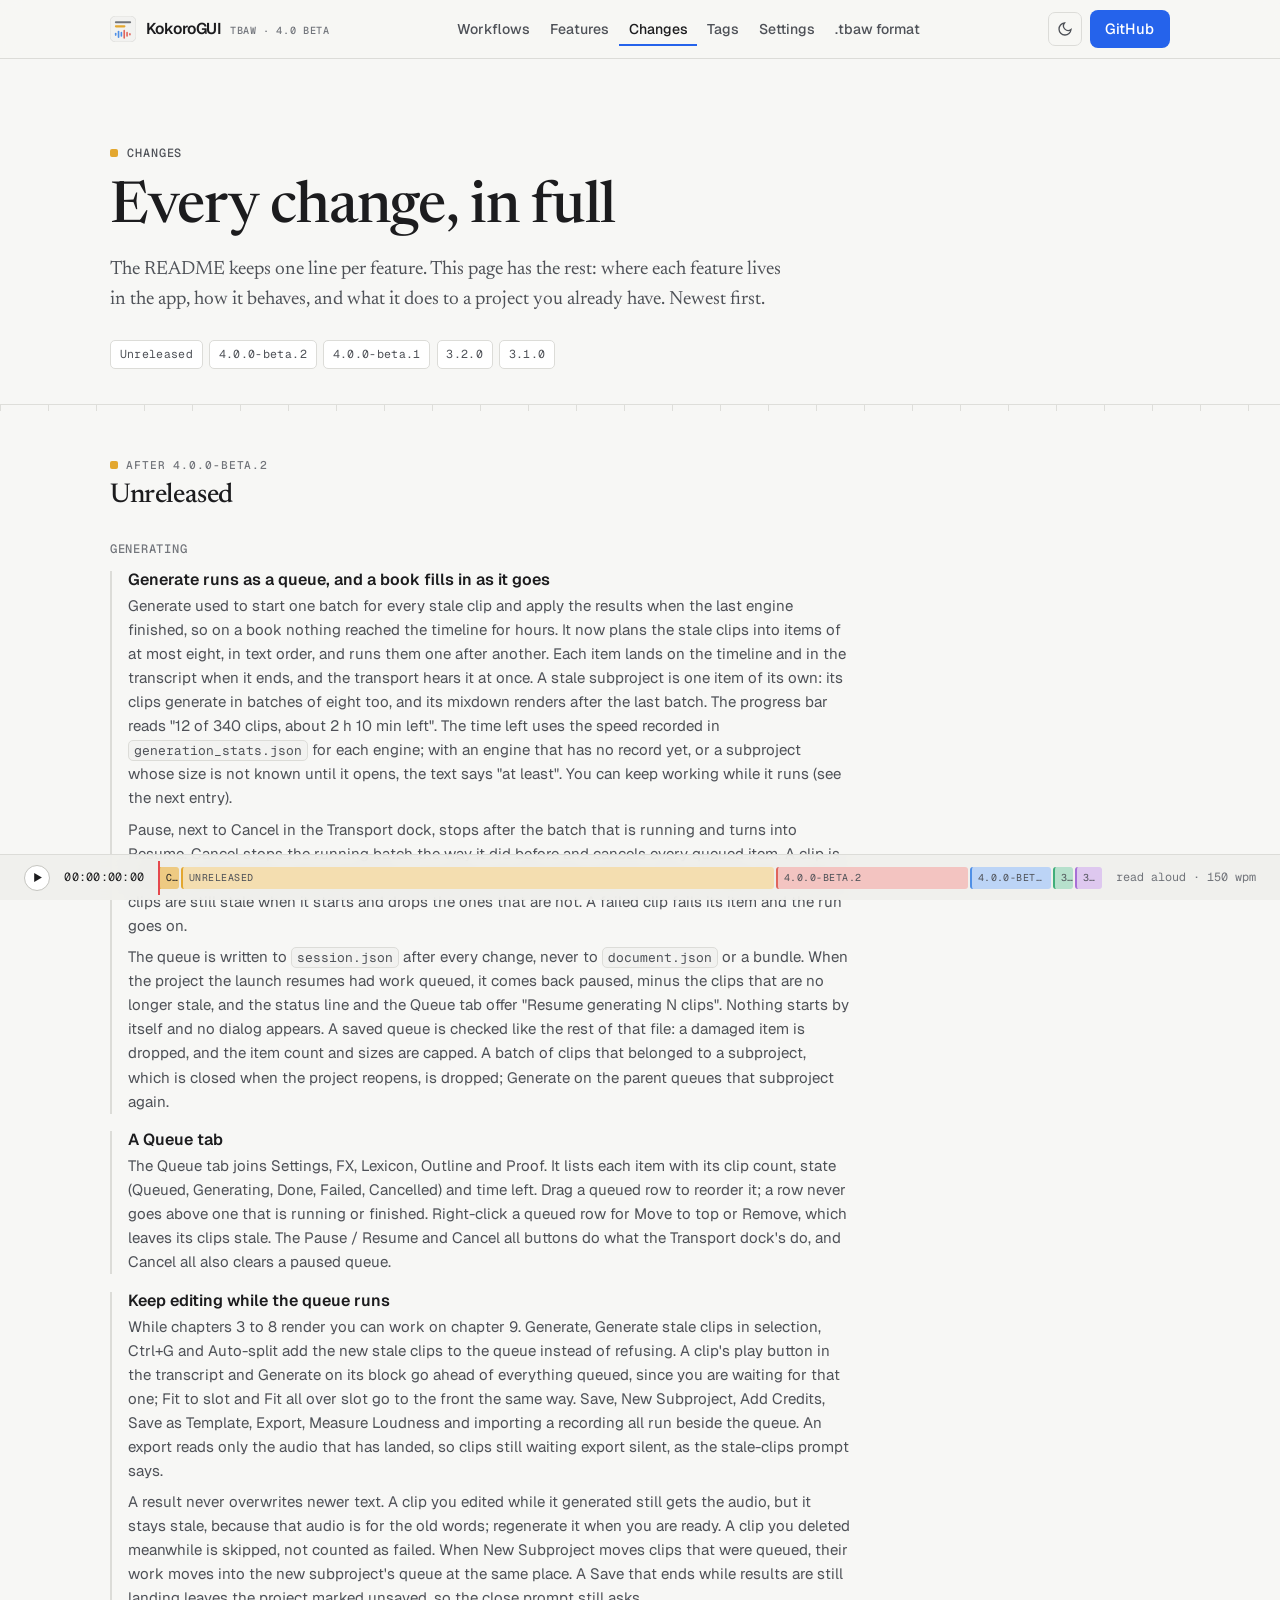
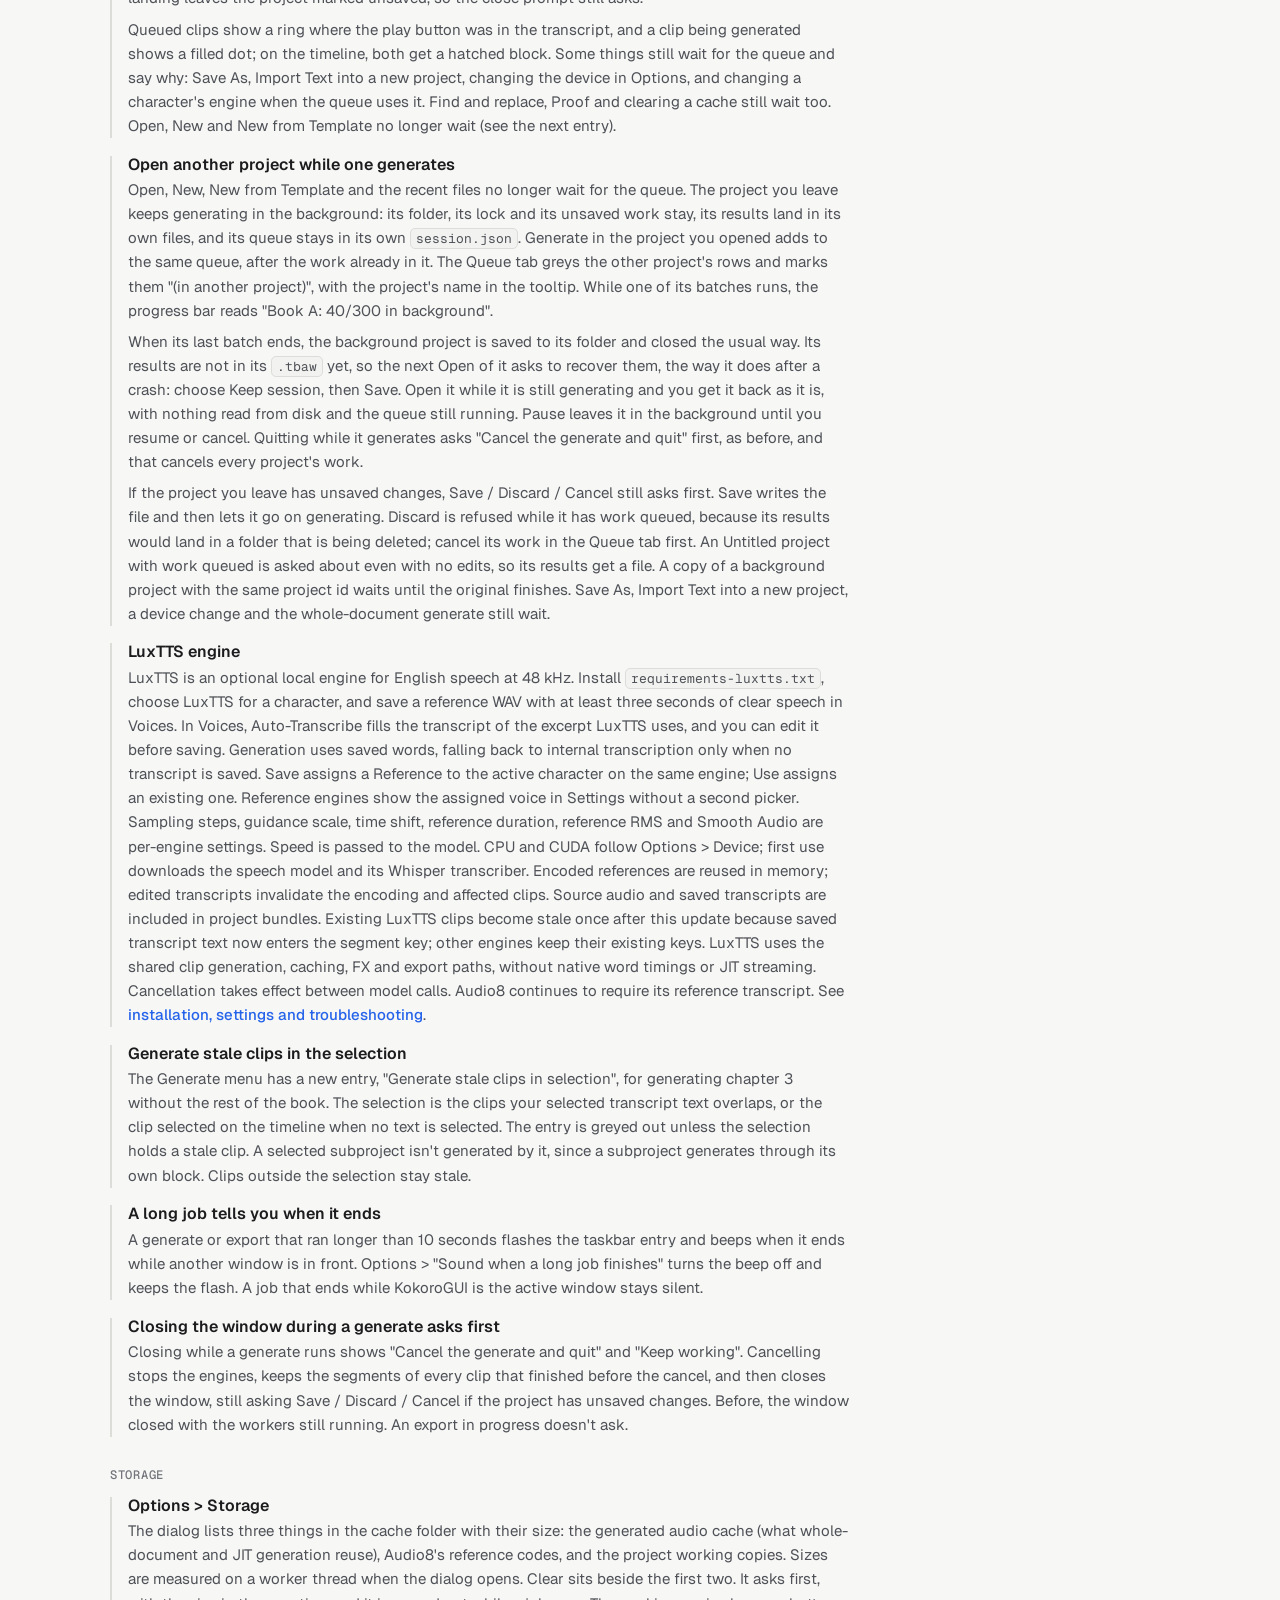
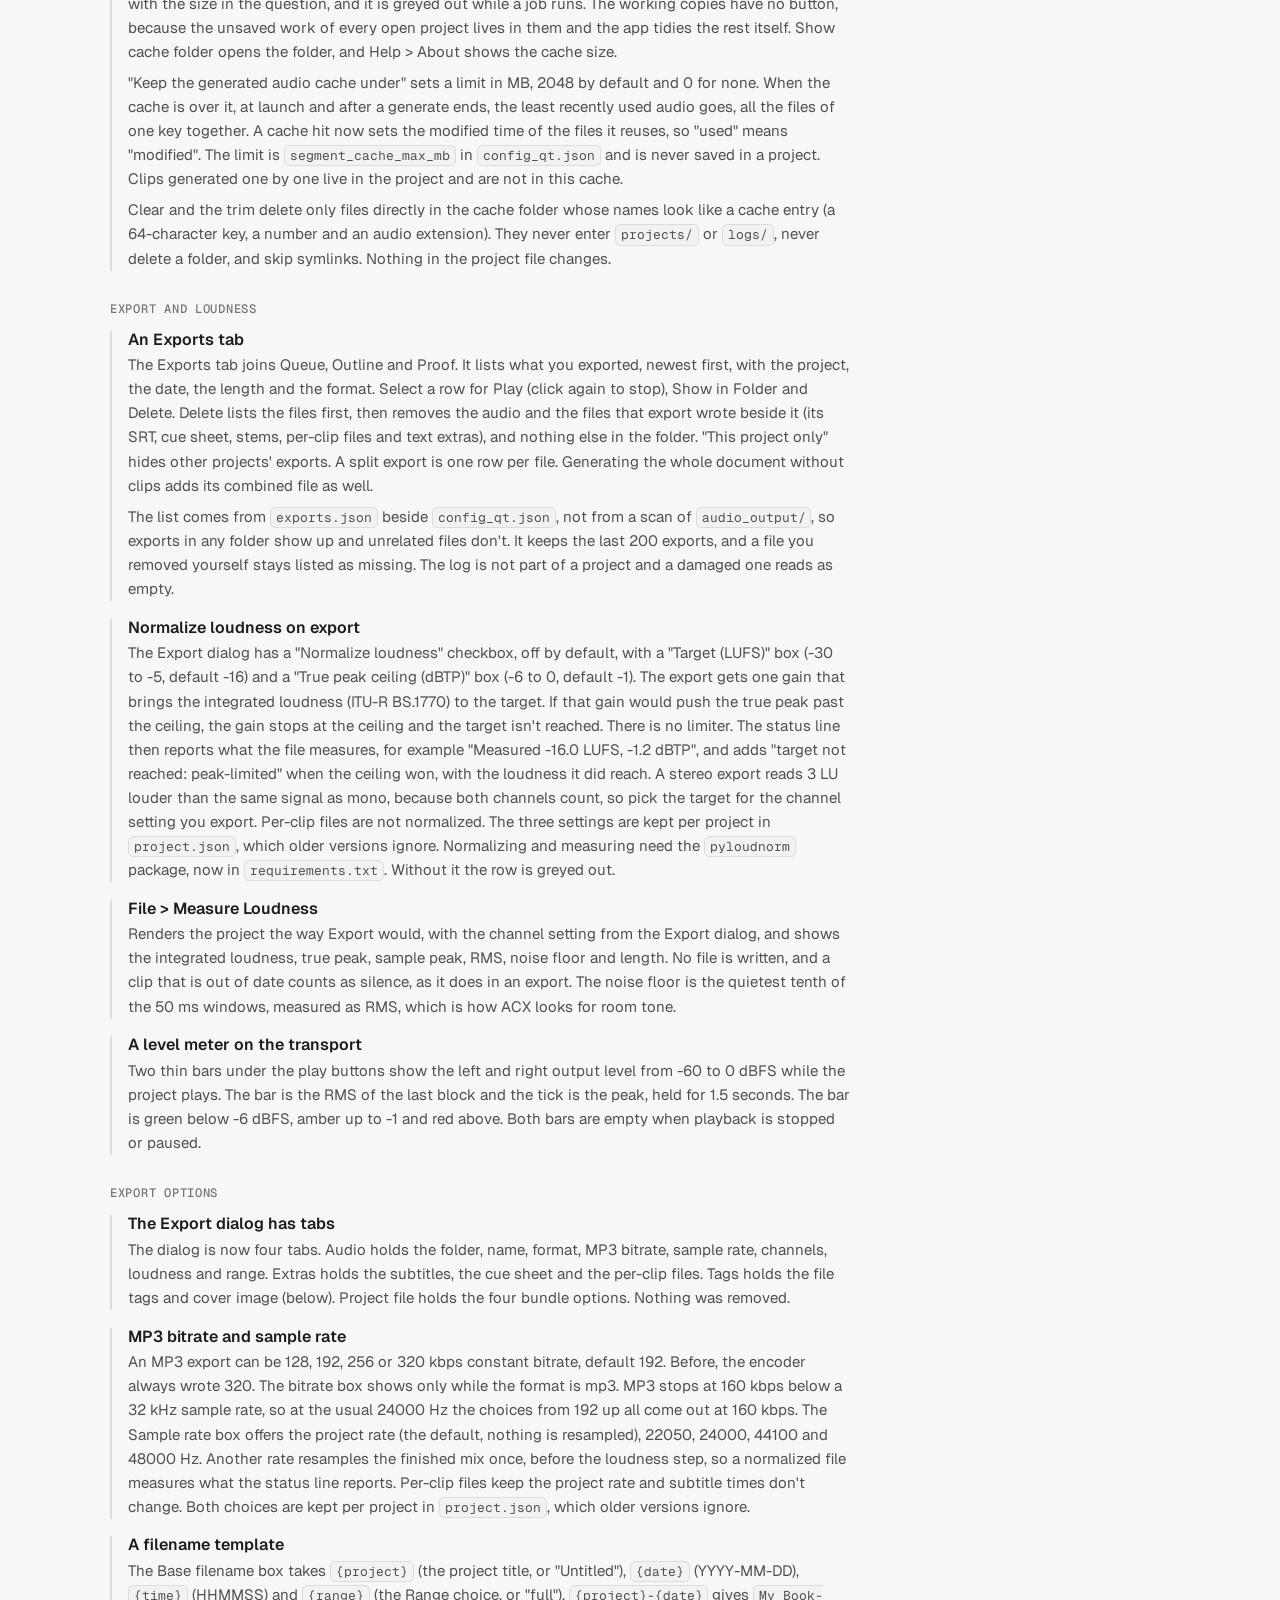
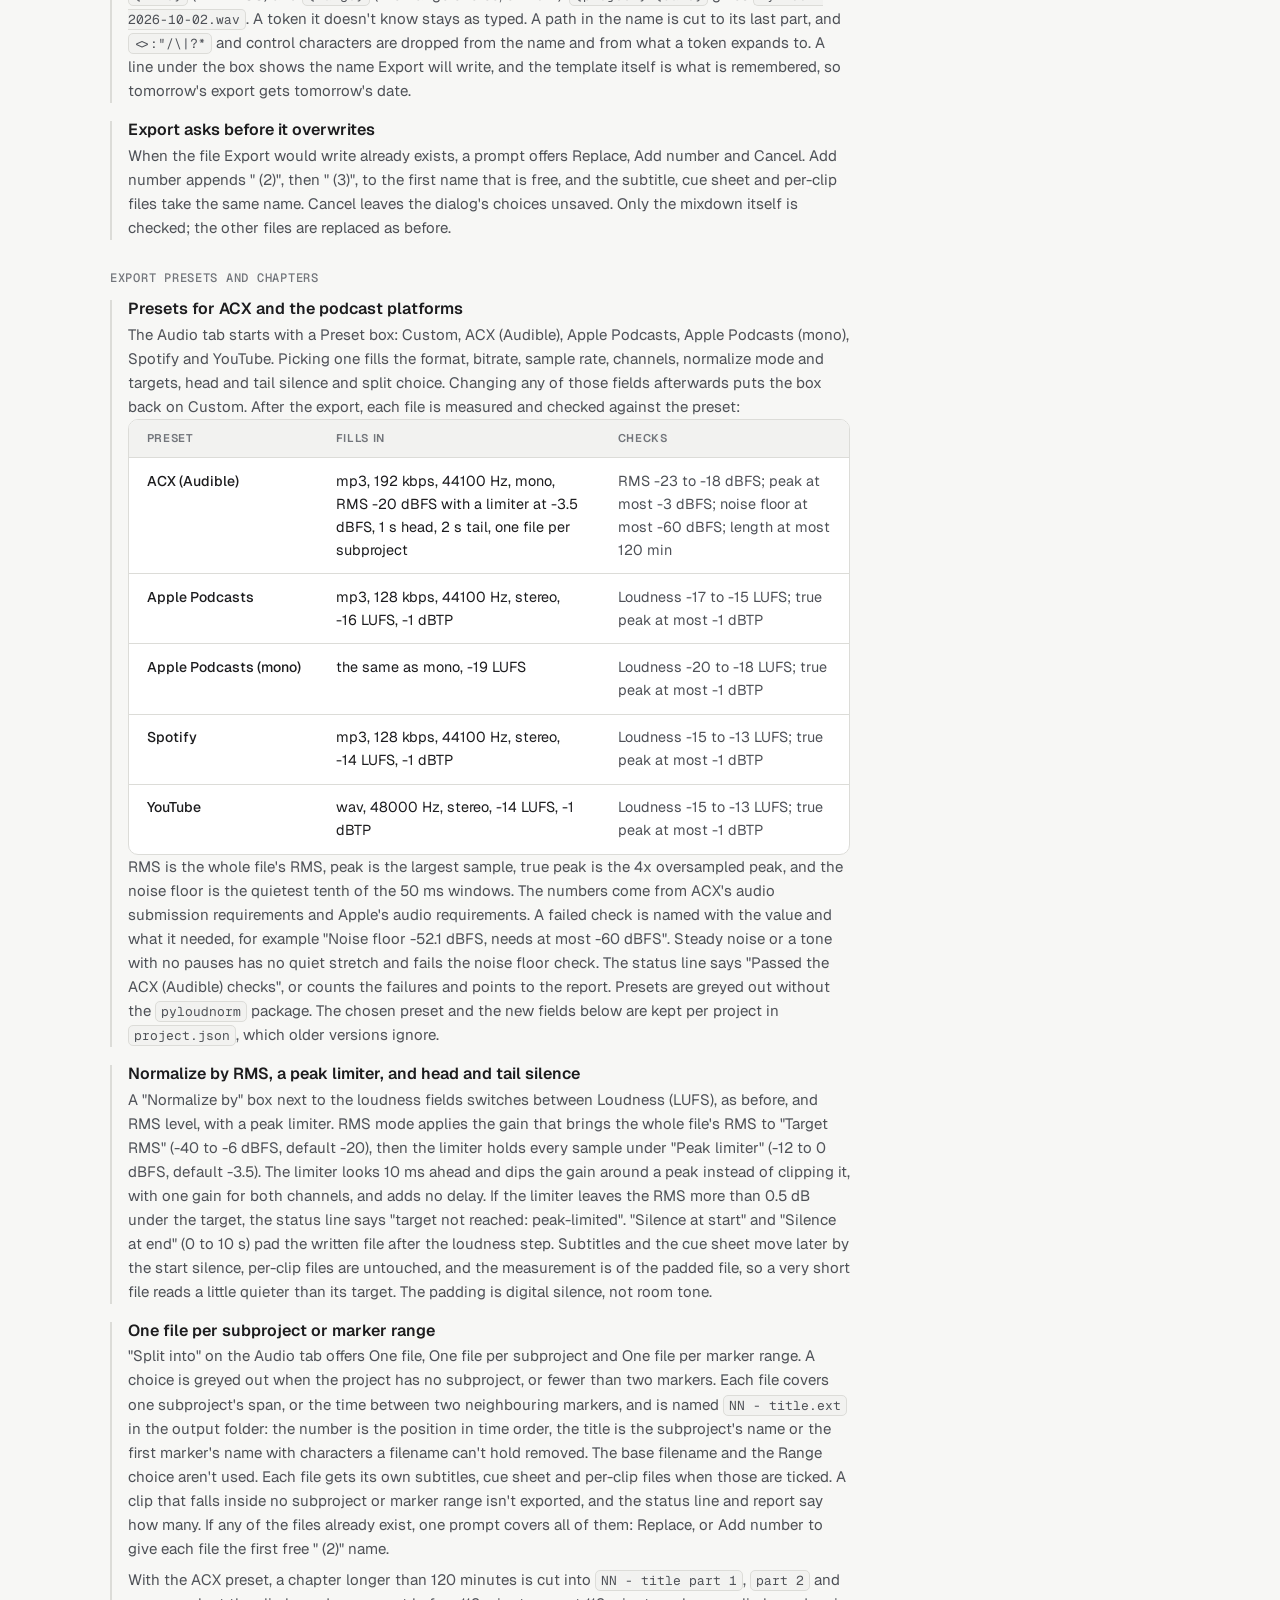
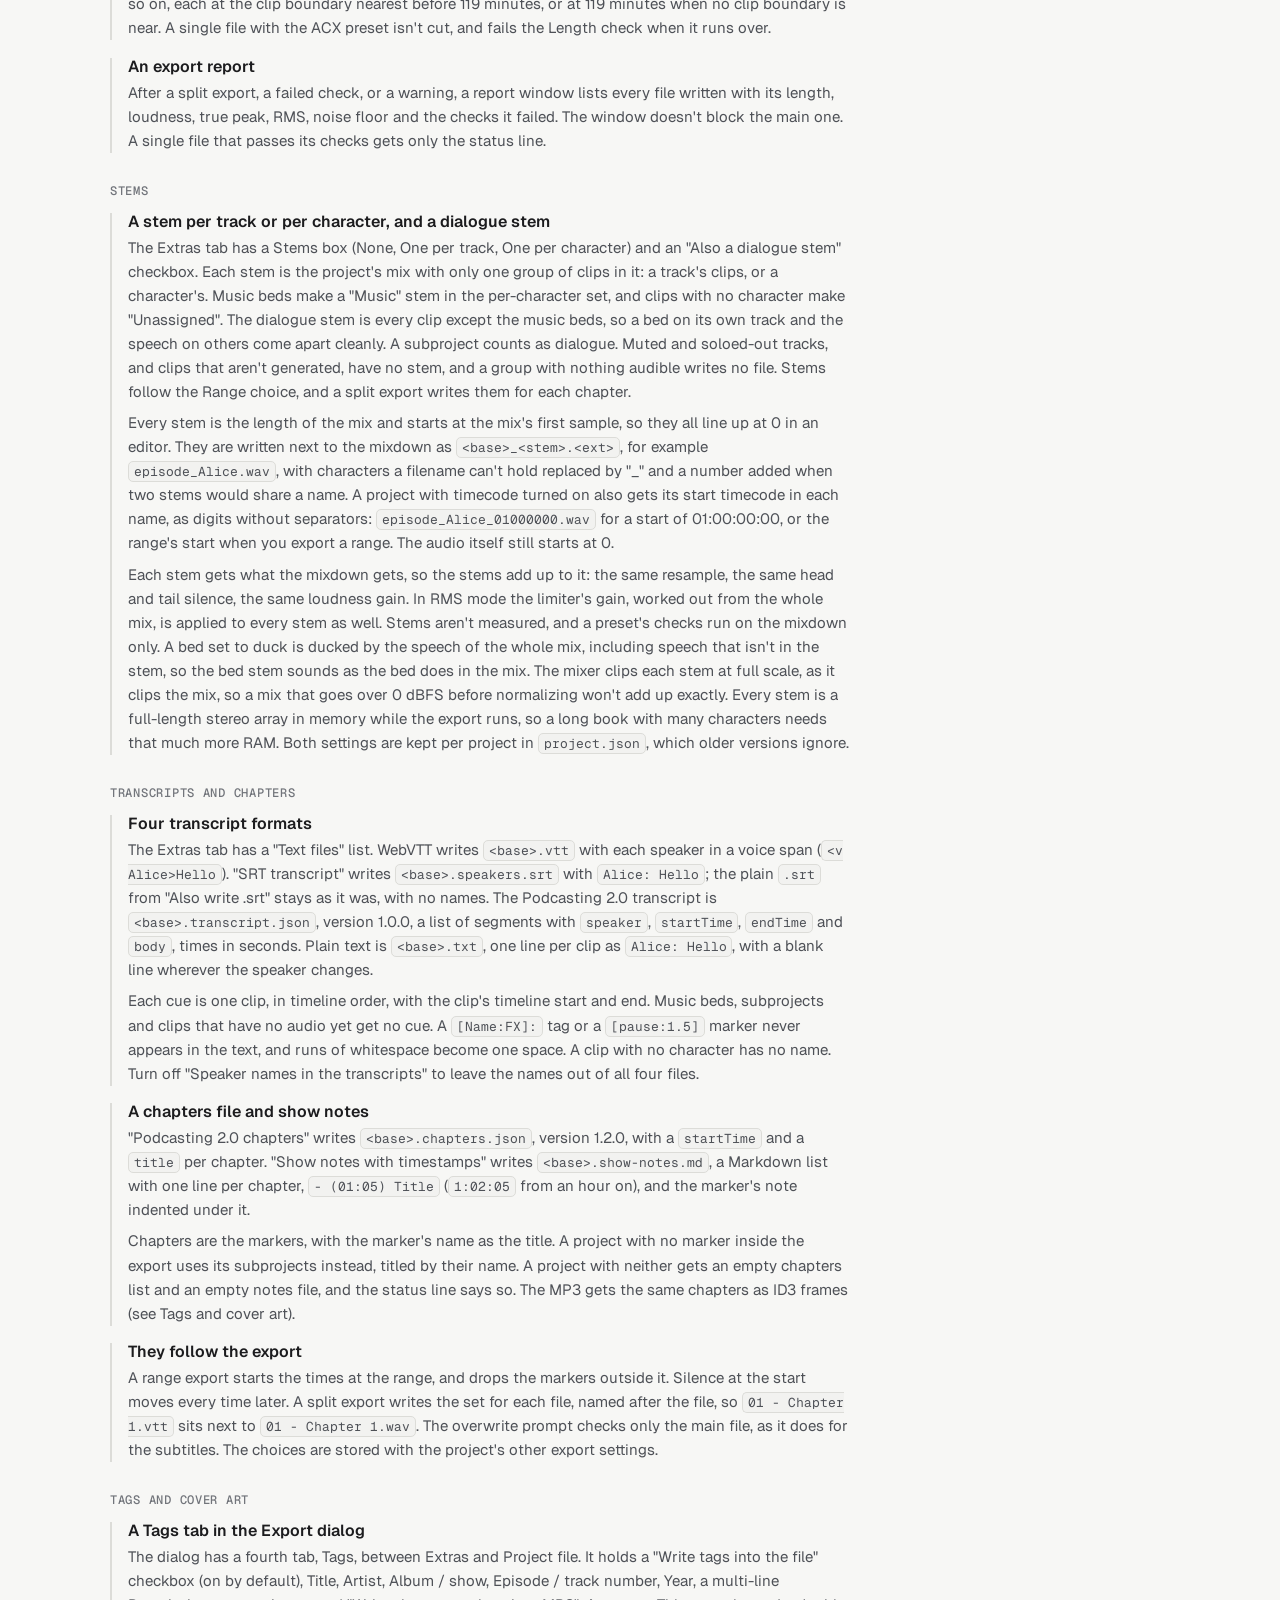
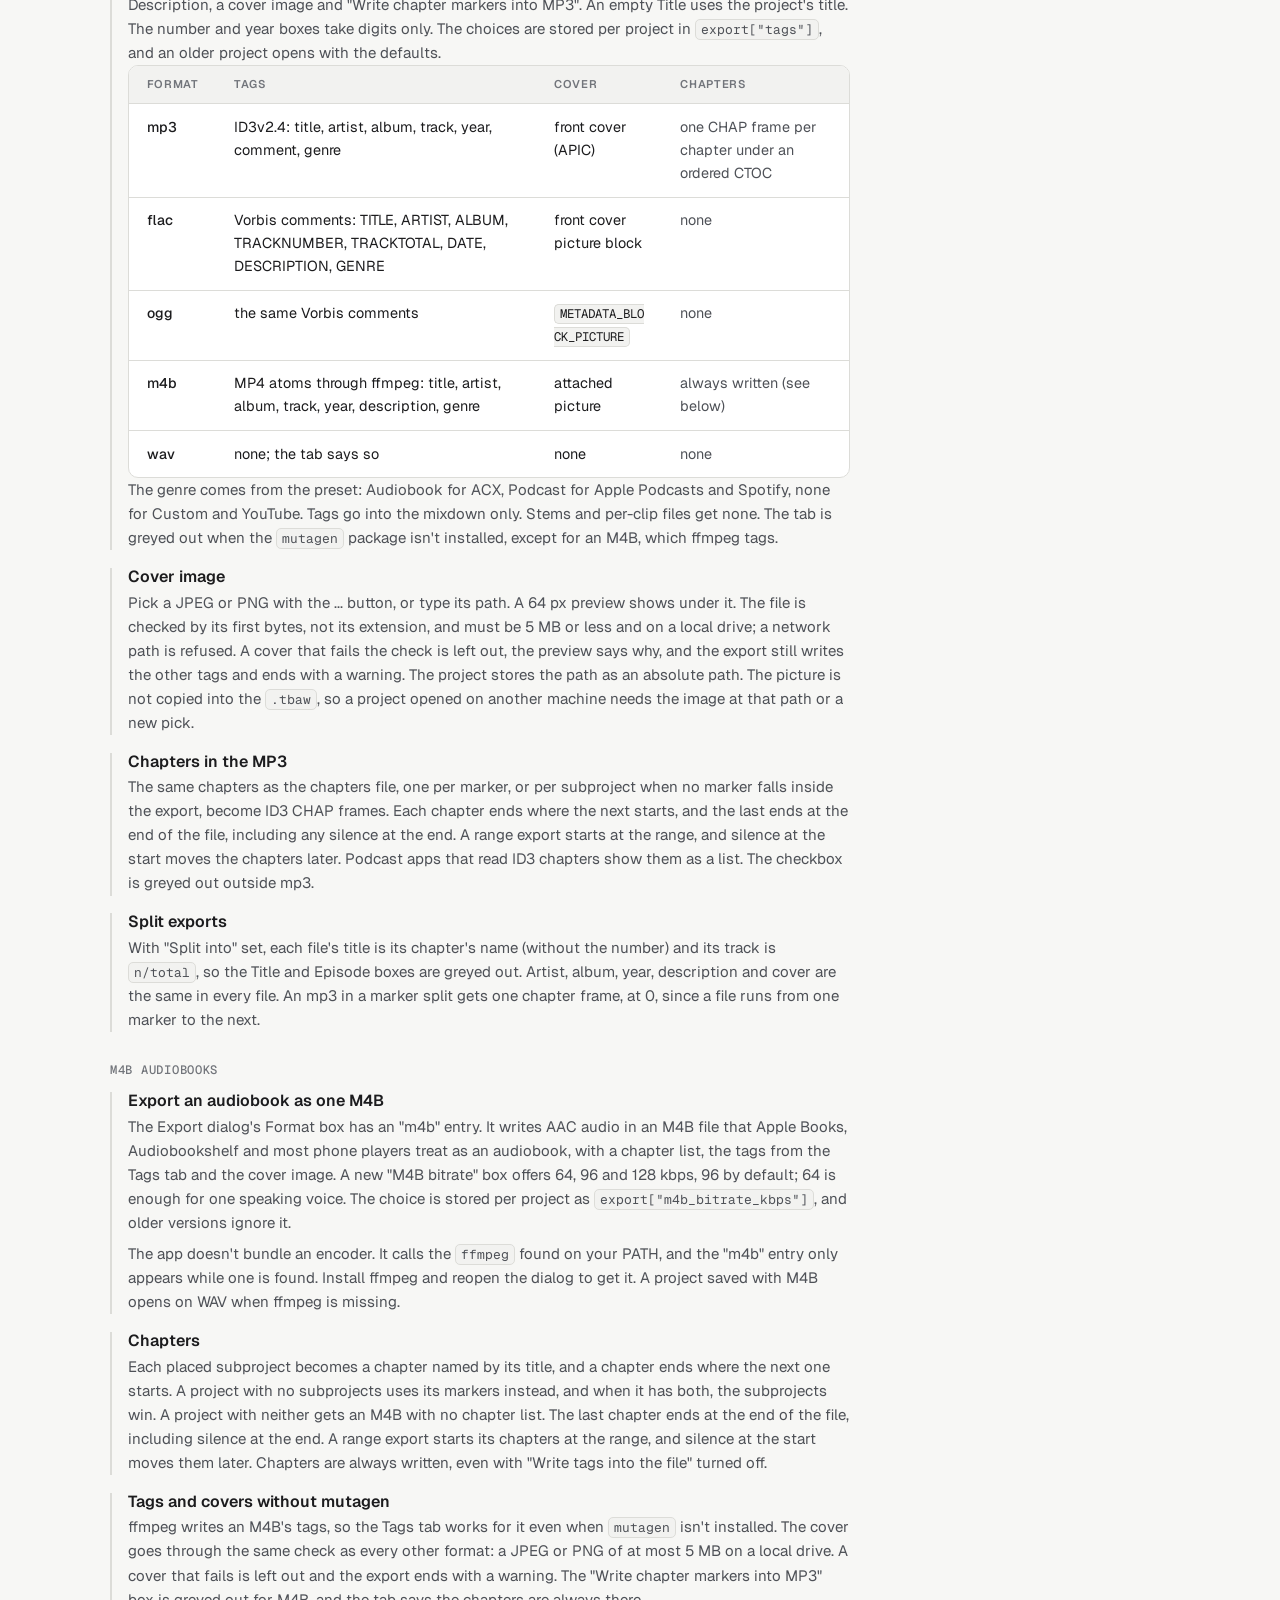
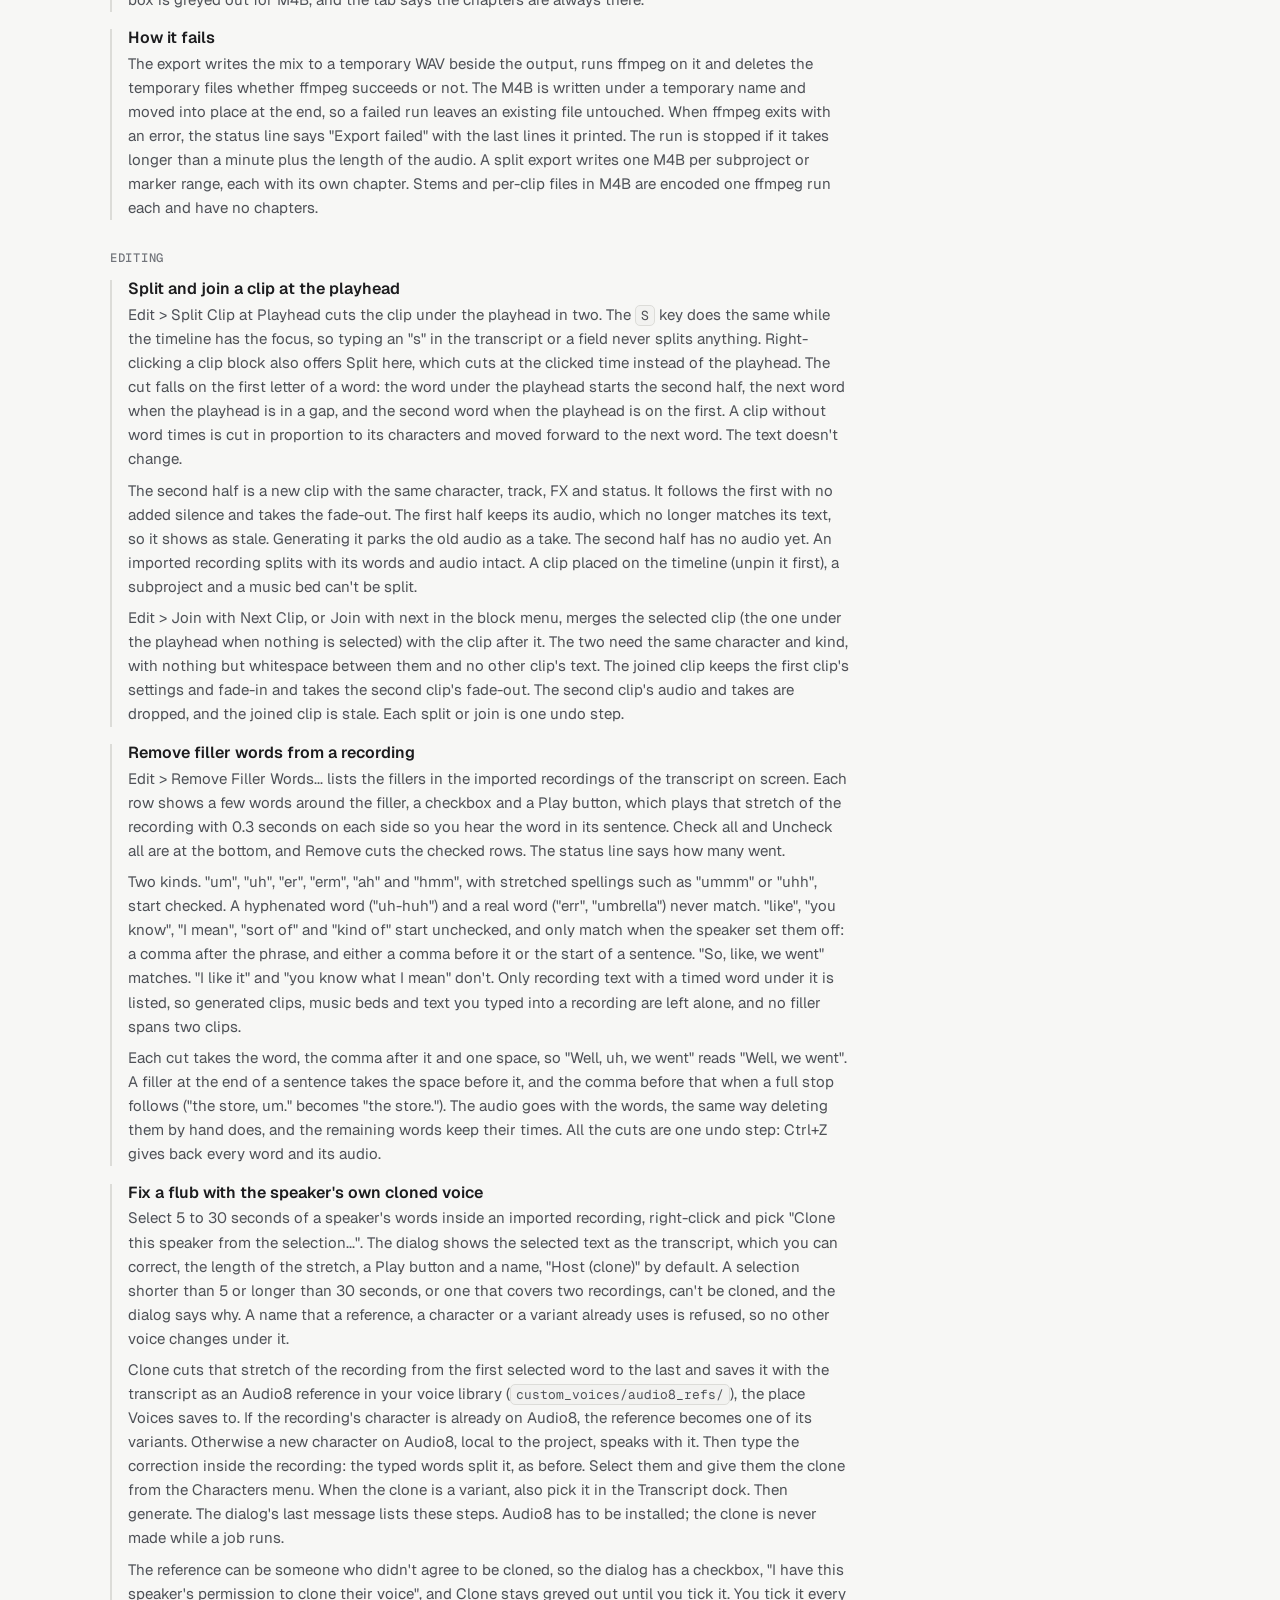
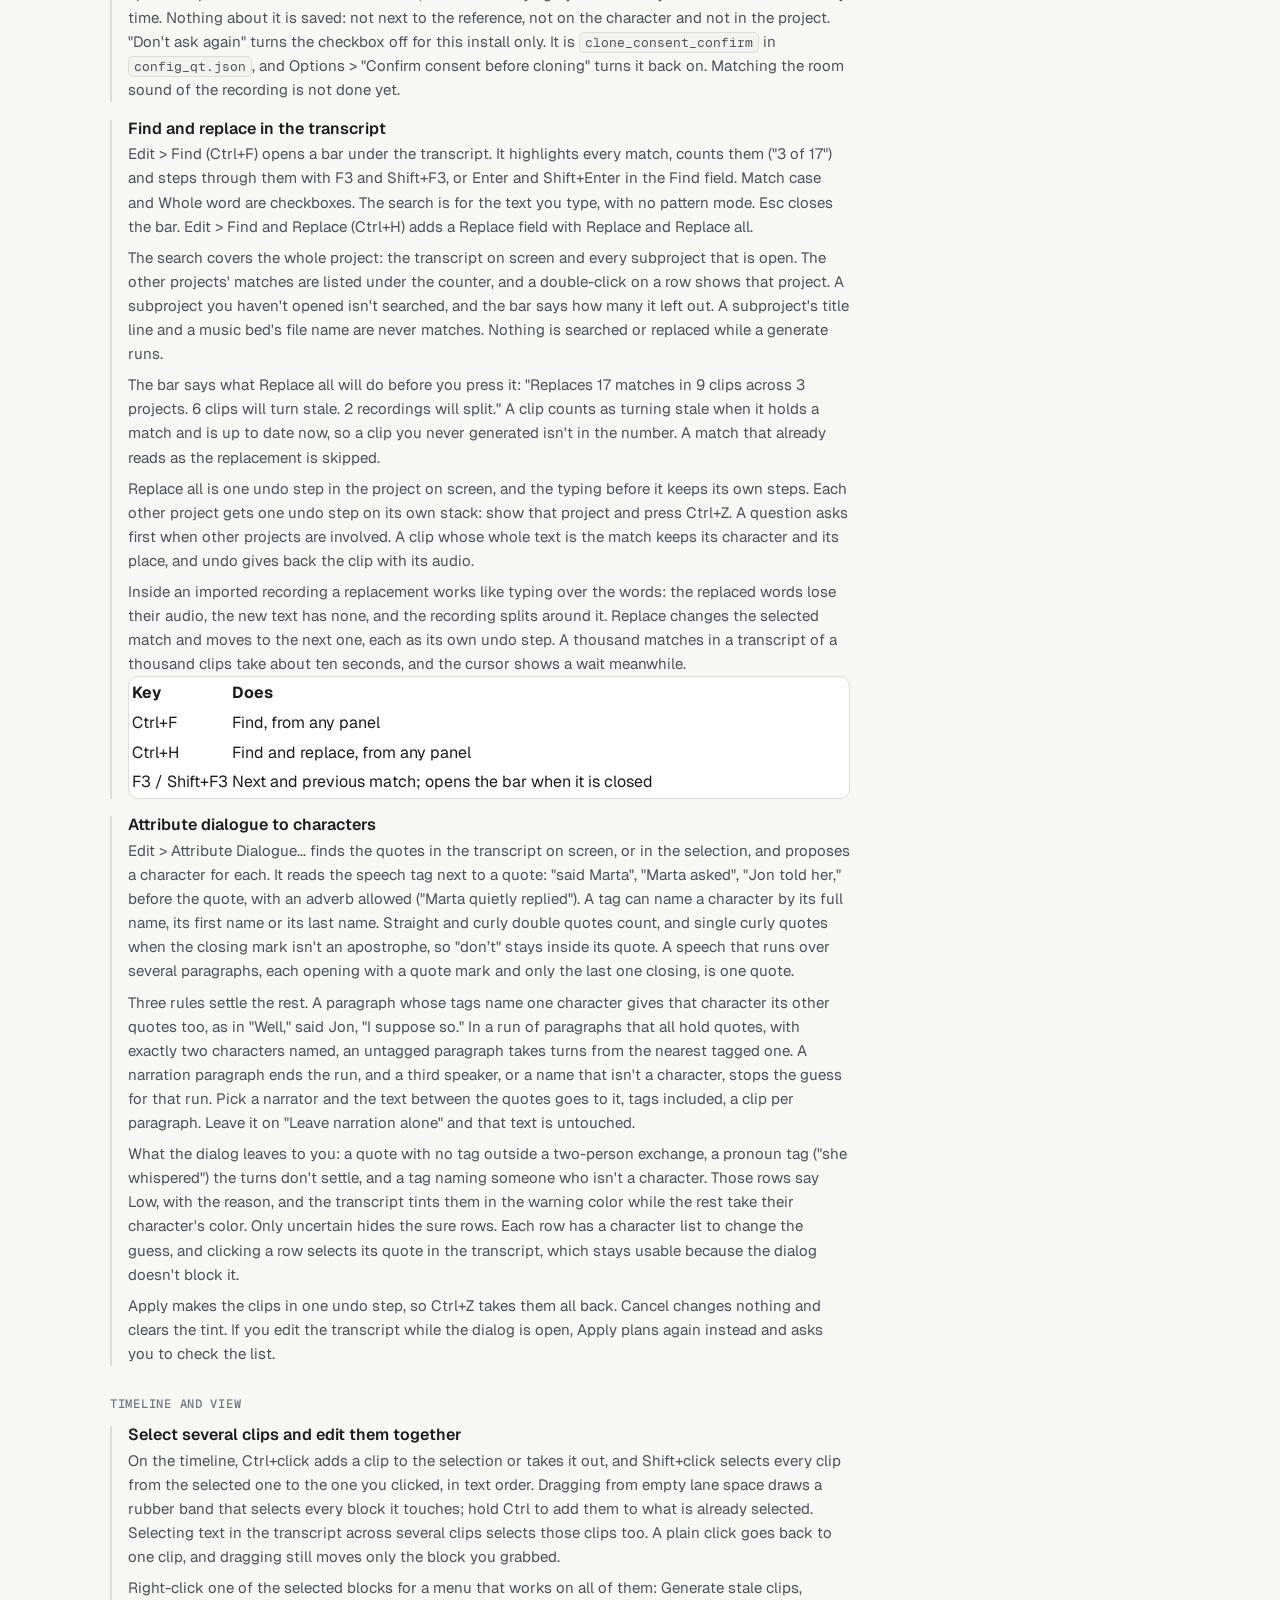
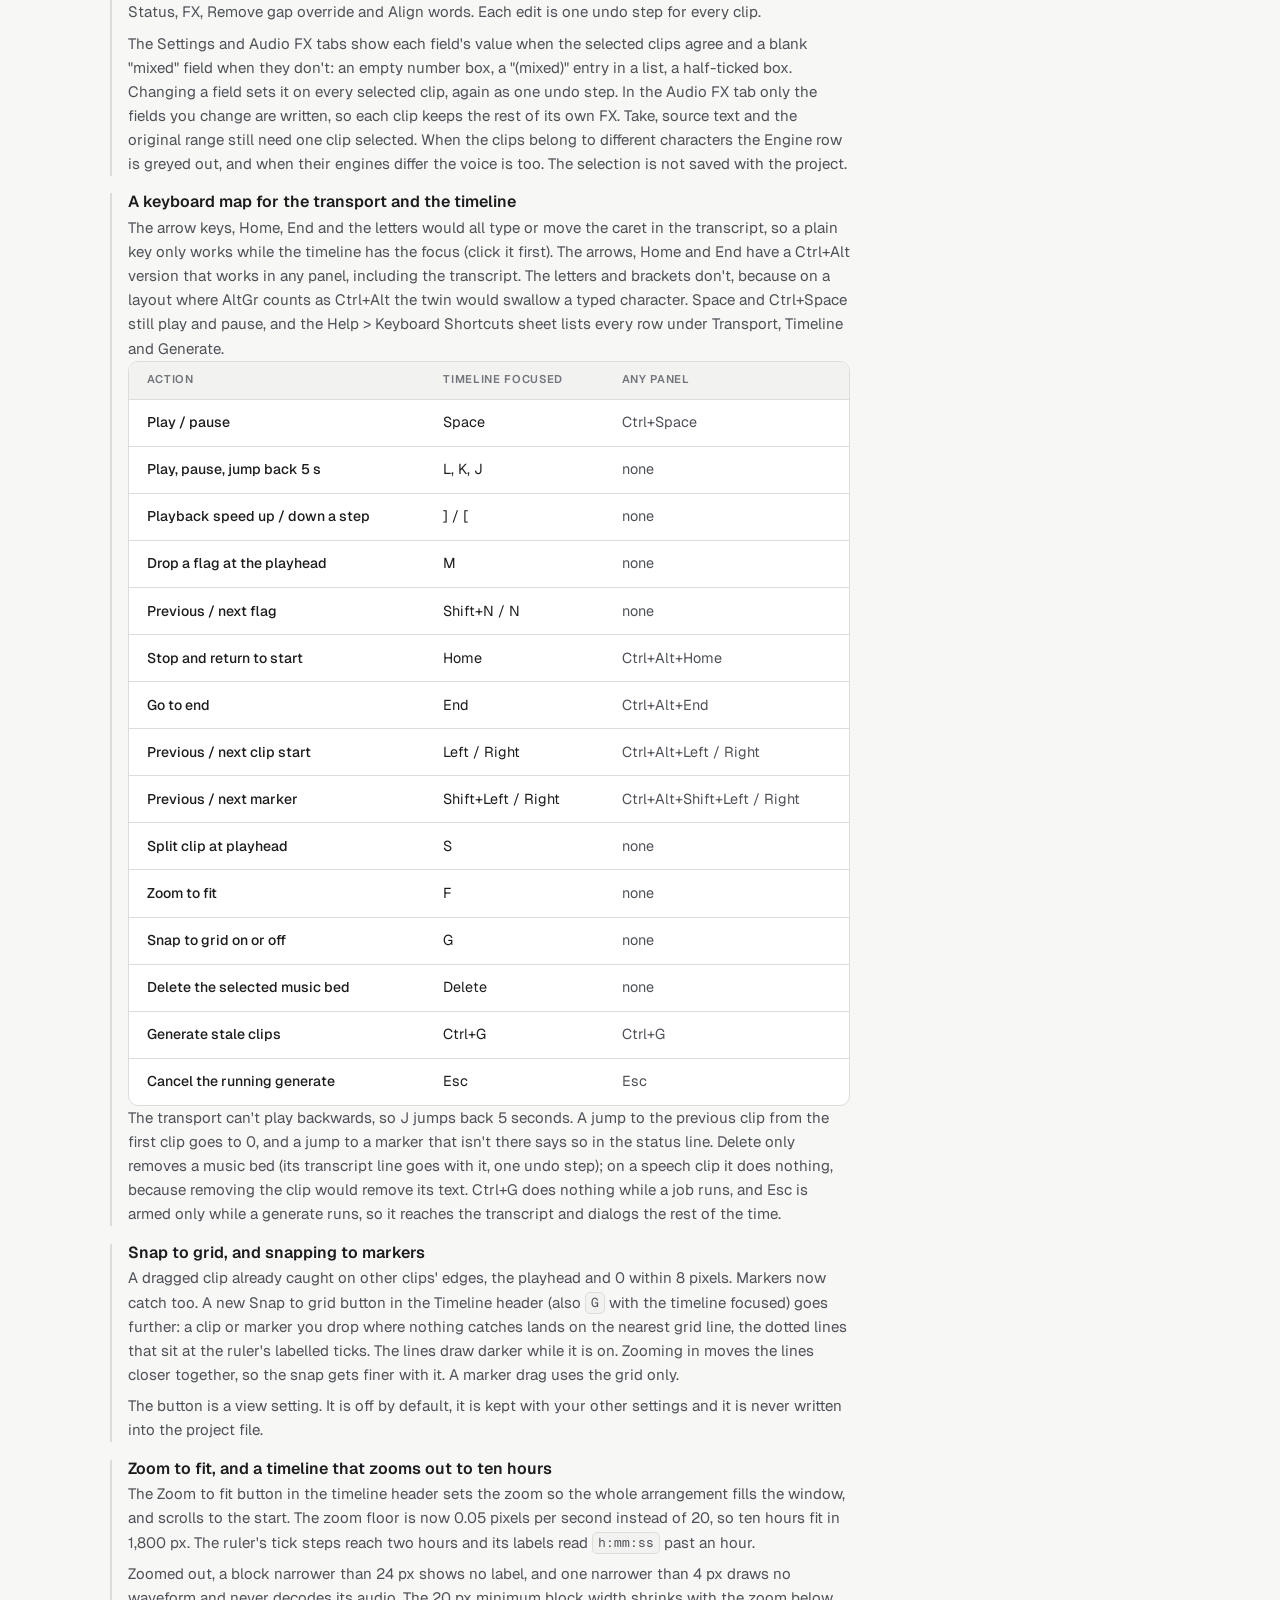
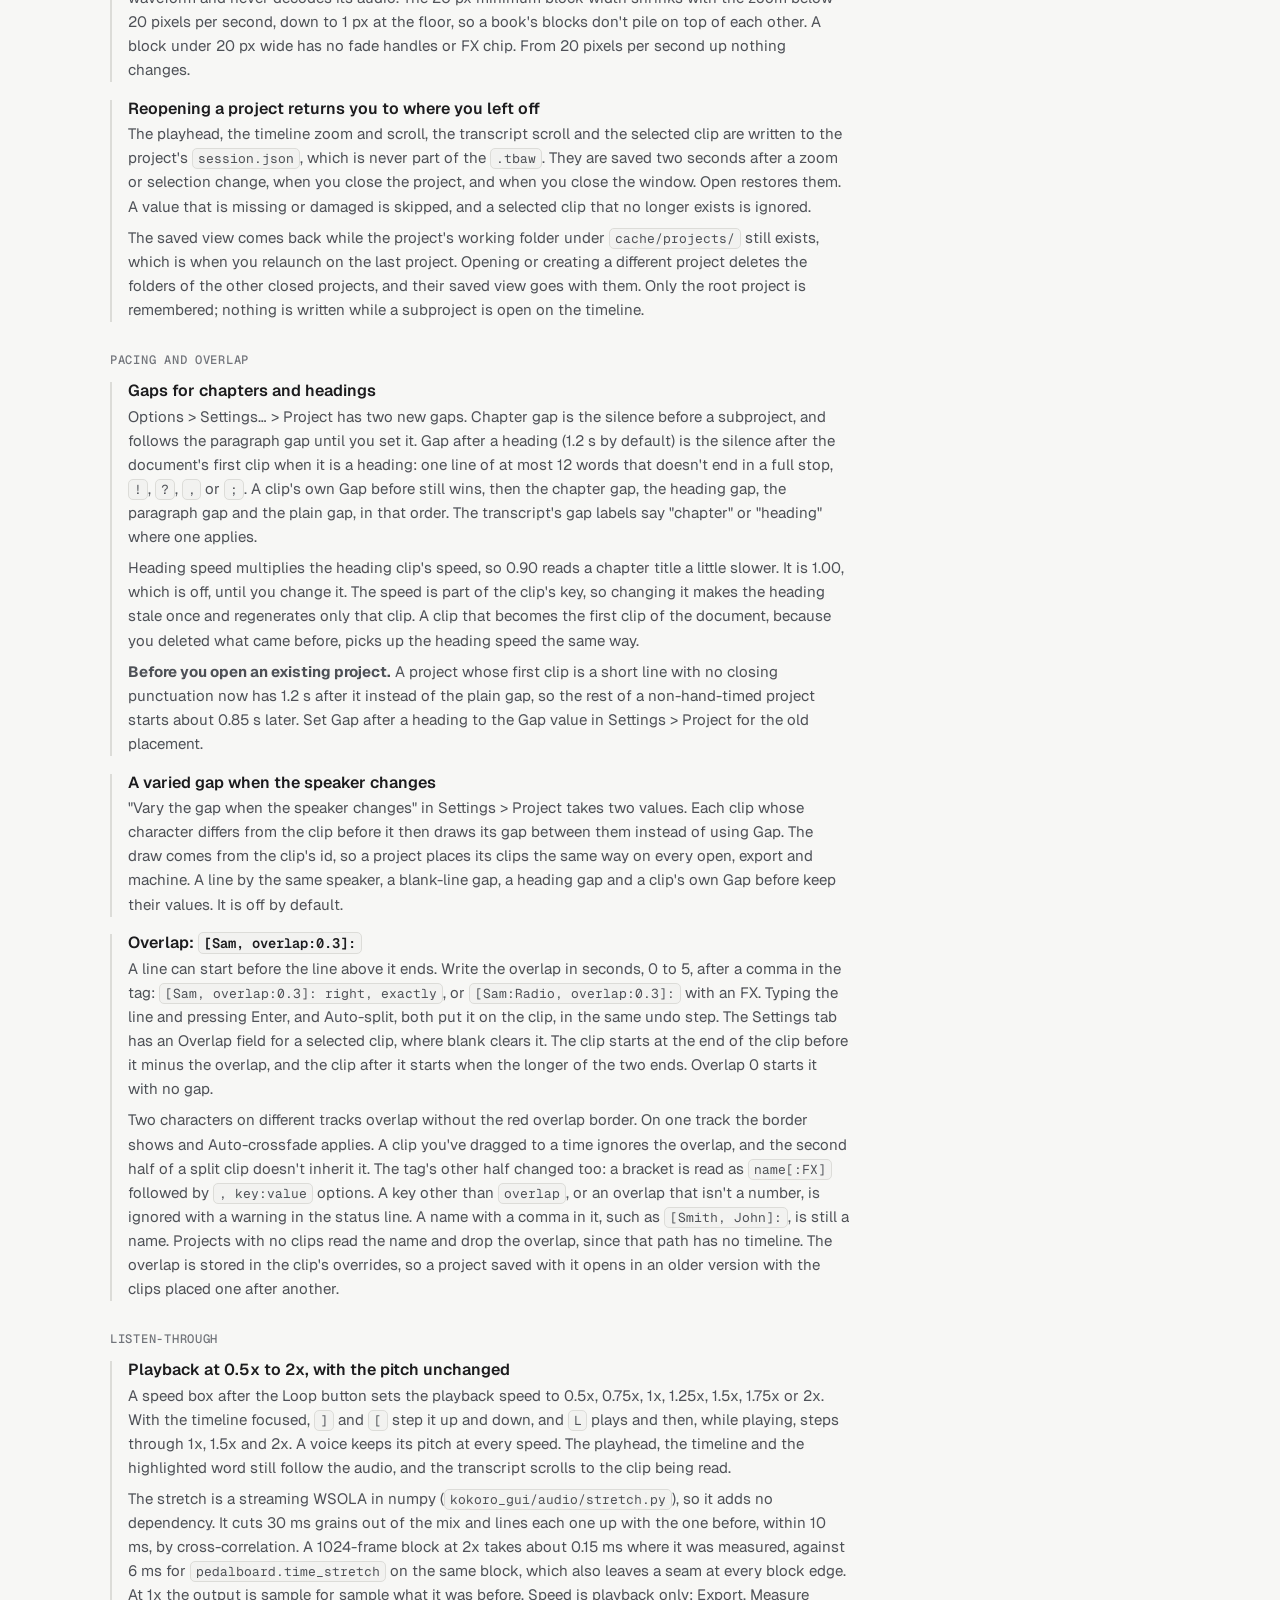
==== docs/changes.html @ a4b11cad "Merge plan/30_cross_project_generation into 4.0.0-beta.3 Co-Authored-By: coffeemethod <coffeemethod@" ====
<!doctype html>
<html lang="en">
<head>
<meta charset="UTF-8" />
<meta name="viewport" content="width=device-width, initial-scale=1.0" />
<title>KokoroGUI changelog · Kokoro TTS GUI updates</title>
<meta name="description" content="Every change to KokoroGUI, the Kokoro TTS GUI and text-based audio editor, version by version: what each feature does, where it lives in the app, and what it means for existing projects." />
<meta name="robots" content="index, follow, max-image-preview:large" />
<link rel="canonical" href="https://coffeemethod.github.io/KokoroGUI/changes.html" />
<meta name="theme-color" content="#1e1f22" />
<meta property="og:site_name" content="KokoroGUI" />
<meta property="og:title" content="KokoroGUI changelog · Kokoro TTS GUI updates" />
<meta property="og:description" content="Every change to KokoroGUI, the Kokoro TTS GUI and text-based audio editor, version by version: what each feature does, where it lives in the app, and what it means for existing projects." />
<meta property="og:type" content="article" />
<meta property="og:url" content="https://coffeemethod.github.io/KokoroGUI/changes.html" />
<meta property="og:image" content="https://coffeemethod.github.io/KokoroGUI/assets/shell_dark.png" />
<meta name="twitter:card" content="summary_large_image" />
<script type="application/ld+json">
{
  "@context": "https://schema.org",
  "@type": "BreadcrumbList",
  "itemListElement": [
    {
      "@type": "ListItem",
      "position": 1,
      "name": "KokoroGUI",
      "item": "https://coffeemethod.github.io/KokoroGUI/"
    },
    {
      "@type": "ListItem",
      "position": 2,
      "name": "Changelog",
      "item": "https://coffeemethod.github.io/KokoroGUI/changes.html"
    }
  ]
}
</script>
<link rel="icon" href="data:image/svg+xml,%3Csvg xmlns='http://www.w3.org/2000/svg' viewBox='0 0 64 64'%3E%3Crect width='64' height='64' rx='14' fill='%231e1f22'/%3E%3Crect x='12' y='13' width='40' height='5' rx='2.5' fill='%23868a91'/%3E%3Crect x='12' y='23' width='26' height='5' rx='2.5' fill='%23e3a72f'/%3E%3Cg fill='%234f8fe6'%3E%3Crect x='12' y='41' width='4' height='8' rx='2'/%3E%3Crect x='19' y='36' width='4' height='18' rx='2'/%3E%3Crect x='26' y='39' width='4' height='12' rx='2'/%3E%3C/g%3E%3Cg fill='%23e0655c'%3E%3Crect x='33' y='34' width='4' height='22' rx='2'/%3E%3Crect x='40' y='39' width='4' height='12' rx='2'/%3E%3Crect x='47' y='42' width='4' height='6' rx='2'/%3E%3C/g%3E%3C/svg%3E" />
<link rel="preconnect" href="https://fonts.googleapis.com" />
<link rel="preconnect" href="https://fonts.gstatic.com" crossorigin />
<link href="https://fonts.googleapis.com/css2?family=Geist:wght@400;500;600&family=Geist+Mono:wght@400;500&family=Newsreader:ital,opsz,wght@0,6..72,400;0,6..72,500;1,6..72,400&display=swap" rel="stylesheet" />
<link rel="stylesheet" href="assets/site.css" />
<style>
  .ver-badge{ display:inline-block; vertical-align:middle; margin-left:.5rem; font-family: var(--font-mono); font-size:.66rem; font-weight:600; color: var(--accent); border:1px solid color-mix(in srgb, var(--accent) 40%, var(--border)); background: color-mix(in srgb, var(--accent) 10%, transparent); padding:.15em .55em; border-radius:999px; letter-spacing:.03em; }
  .change-group{ max-width: 740px; margin-top: 2rem; }
  .change-group > h3{ font-family: var(--font-mono); font-size:.76rem; font-weight:500; color: var(--text-3); text-transform: uppercase; letter-spacing:.06em; margin-bottom: .9rem; }
  .change-list{ display:flex; flex-direction:column; gap: 1.1rem; margin:0; padding:0; }
  .change-list li{ list-style:none; padding-left: 1rem; border-left: 2px solid var(--border); }
  .change-list h4{ font-size: 1rem; font-weight: 600; margin-bottom: .3rem; color: var(--text); }
  .change-list p{ font-size: .94rem; color: var(--text-2); }
  .change-list p + p{ margin-top: .45rem; }
</style>
</head>
<body>

<header class="site">
  <nav class="wrap">
    <a class="brand" href="index.html">
      <svg class="brand-mark" viewBox="0 0 64 64" aria-hidden="true">
        <rect width="64" height="64" rx="14" fill="var(--surface-2)" stroke="var(--border-2)"/>
        <rect x="12" y="13" width="40" height="5" rx="2.5" fill="var(--text-3)"/>
        <rect x="12" y="23" width="26" height="5" rx="2.5" fill="var(--c1)"/>
        <g fill="var(--c2)"><rect x="12" y="41" width="4" height="8" rx="2"/><rect x="19" y="36" width="4" height="18" rx="2"/><rect x="26" y="39" width="4" height="12" rx="2"/></g>
        <g fill="var(--c3)"><rect x="33" y="34" width="4" height="22" rx="2"/><rect x="40" y="39" width="4" height="12" rx="2"/><rect x="47" y="42" width="4" height="6" rx="2"/></g>
      </svg>
      <span class="brand-word">KokoroGUI<span class="ver">TBAW · 4.0 beta</span></span>
    </a>
    <div class="navlinks">
      <a href="index.html#workflows">Workflows</a>
      <a href="index.html#features">Features</a>
      <a href="changes.html" aria-current="page">Changes</a>
      <a href="scripting.html">Tags</a>
      <a href="settings.html">Settings</a>
      <a href="format.html">.tbaw format</a>
    </div>
    <div class="navctas">
      <button class="icon-btn" id="themeToggle" aria-label="Toggle color theme" title="Toggle color theme">
        <svg id="iconSun" width="16" height="16" viewBox="0 0 24 24" fill="none" stroke="currentColor" stroke-width="2" stroke-linecap="round"><circle cx="12" cy="12" r="4"/><path d="M12 2v2M12 20v2M4.9 4.9l1.4 1.4M17.7 17.7l1.4 1.4M2 12h2M20 12h2M4.9 19.1l1.4-1.4M17.7 6.3l1.4-1.4"/></svg>
        <svg id="iconMoon" width="16" height="16" viewBox="0 0 24 24" fill="none" stroke="currentColor" stroke-width="2" stroke-linecap="round" style="display:none"><path d="M21 12.8A9 9 0 1 1 11.2 3 7 7 0 0 0 21 12.8Z"/></svg>
      </button>
      <button class="icon-btn menu-btn" id="menuToggle" aria-label="Open menu" aria-expanded="false">
        <svg width="16" height="16" viewBox="0 0 24 24" fill="none" stroke="currentColor" stroke-width="2" stroke-linecap="round"><path d="M4 7h16M4 12h16M4 17h16"/></svg>
      </button>
      <a class="btn btn-primary" href="https://github.com/CoffeeMethod/KokoroGUI" target="_blank" rel="noopener">GitHub</a>
    </div>
  </nav>
</header>

<main>
  <section class="page-head" data-clip="Changes" data-cc="c1">
    <div class="wrap">
      <span class="eyebrow c1">Changes</span>
      <h1>Every change, in full</h1>
      <p class="lede">The README keeps one line per feature. This page has the rest: where each feature lives in the app, how it behaves, and what it does to a project you already have. Newest first.</p>
      <div class="toc">
        <a href="#unreleased">Unreleased</a>
        <a href="#v4-0-0-beta-2">4.0.0-beta.2</a>
        <a href="#v4-0-0-beta-1">4.0.0-beta.1</a>
        <a href="#v3-2-0">3.2.0</a>
        <a href="#v3-1-0">3.1.0</a>
      </div>
    </div>
  </section>

  <section class="doc-section" id="unreleased" data-clip="Unreleased" data-cc="c1">
    <div class="wrap">
      <div class="prose reveal">
        <h2><span class="idx">After 4.0.0-beta.2</span>Unreleased</h2>
      </div>

      <div class="change-group reveal">
        <h3>Generating</h3>
        <ul class="change-list">
          <li>
            <h4>Generate runs as a queue, and a book fills in as it goes</h4>
            <p>Generate used to start one batch for every stale clip and apply the results when the last engine finished, so on a book nothing reached the timeline for hours. It now plans the stale clips into items of at most eight, in text order, and runs them one after another. Each item lands on the timeline and in the transcript when it ends, and the transport hears it at once. A stale subproject is one item of its own: its clips generate in batches of eight too, and its mixdown renders after the last batch. The progress bar reads "12 of 340 clips, about 2 h 10 min left". The time left uses the speed recorded in <code>generation_stats.json</code> for each engine; with an engine that has no record yet, or a subproject whose size is not known until it opens, the text says "at least". You can keep working while it runs (see the next entry).</p>
            <p>Pause, next to Cancel in the Transport dock, stops after the batch that is running and turns into Resume. Cancel stops the running batch the way it did before and cancels every queued item. A clip is never queued twice, so Generate after a Pause resumes the same queue. An item re-reads which of its clips are still stale when it starts and drops the ones that are not. A failed clip fails its item and the run goes on.</p>
            <p>The queue is written to <code>session.json</code> after every change, never to <code>document.json</code> or a bundle. When the project the launch resumes had work queued, it comes back paused, minus the clips that are no longer stale, and the status line and the Queue tab offer "Resume generating N clips". Nothing starts by itself and no dialog appears. A saved queue is checked like the rest of that file: a damaged item is dropped, and the item count and sizes are capped. A batch of clips that belonged to a subproject, which is closed when the project reopens, is dropped; Generate on the parent queues that subproject again.</p>
          </li>
          <li>
            <h4>A Queue tab</h4>
            <p>The Queue tab joins Settings, FX, Lexicon, Outline and Proof. It lists each item with its clip count, state (Queued, Generating, Done, Failed, Cancelled) and time left. Drag a queued row to reorder it; a row never goes above one that is running or finished. Right-click a queued row for Move to top or Remove, which leaves its clips stale. The Pause / Resume and Cancel all buttons do what the Transport dock's do, and Cancel all also clears a paused queue.</p>
          </li>
          <li>
            <h4>Keep editing while the queue runs</h4>
            <p>While chapters 3 to 8 render you can work on chapter 9. Generate, Generate stale clips in selection, Ctrl+G and Auto-split add the new stale clips to the queue instead of refusing. A clip's play button in the transcript and Generate on its block go ahead of everything queued, since you are waiting for that one; Fit to slot and Fit all over slot go to the front the same way. Save, New Subproject, Add Credits, Save as Template, Export, Measure Loudness and importing a recording all run beside the queue. An export reads only the audio that has landed, so clips still waiting export silent, as the stale-clips prompt says.</p>
            <p>A result never overwrites newer text. A clip you edited while it generated still gets the audio, but it stays stale, because that audio is for the old words; regenerate it when you are ready. A clip you deleted meanwhile is skipped, not counted as failed. When New Subproject moves clips that were queued, their work moves into the new subproject's queue at the same place. A Save that ends while results are still landing leaves the project marked unsaved, so the close prompt still asks.</p>
            <p>Queued clips show a ring where the play button was in the transcript, and a clip being generated shows a filled dot; on the timeline, both get a hatched block. Some things still wait for the queue and say why: Save As, Import Text into a new project, changing the device in Options, and changing a character's engine when the queue uses it. Find and replace, Proof and clearing a cache still wait too. Open, New and New from Template no longer wait (see the next entry).</p>
          </li>
          <li>
            <h4>Open another project while one generates</h4>
            <p>Open, New, New from Template and the recent files no longer wait for the queue. The project you leave keeps generating in the background: its folder, its lock and its unsaved work stay, its results land in its own files, and its queue stays in its own <code>session.json</code>. Generate in the project you opened adds to the same queue, after the work already in it. The Queue tab greys the other project's rows and marks them "(in another project)", with the project's name in the tooltip. While one of its batches runs, the progress bar reads "Book A: 40/300 in background".</p>
            <p>When its last batch ends, the background project is saved to its folder and closed the usual way. Its results are not in its <code>.tbaw</code> yet, so the next Open of it asks to recover them, the way it does after a crash: choose Keep session, then Save. Open it while it is still generating and you get it back as it is, with nothing read from disk and the queue still running. Pause leaves it in the background until you resume or cancel. Quitting while it generates asks "Cancel the generate and quit" first, as before, and that cancels every project's work.</p>
            <p>If the project you leave has unsaved changes, Save / Discard / Cancel still asks first. Save writes the file and then lets it go on generating. Discard is refused while it has work queued, because its results would land in a folder that is being deleted; cancel its work in the Queue tab first. An Untitled project with work queued is asked about even with no edits, so its results get a file. A copy of a background project with the same project id waits until the original finishes. Save As, Import Text into a new project, a device change and the whole-document generate still wait.</p>
          </li>
          <li>
            <h4>LuxTTS engine</h4>
            <p>LuxTTS is an optional local engine for English speech at 48 kHz. Install <code>requirements-luxtts.txt</code>, choose LuxTTS for a character, and save a reference WAV with at least three seconds of clear speech in Voices. In Voices, Auto-Transcribe fills the transcript of the excerpt LuxTTS uses, and you can edit it before saving. Generation uses saved words, falling back to internal transcription only when no transcript is saved. Save assigns a Reference to the active character on the same engine; Use assigns an existing one. Reference engines show the assigned voice in Settings without a second picker. Sampling steps, guidance scale, time shift, reference duration, reference RMS and Smooth Audio are per-engine settings. Speed is passed to the model. CPU and CUDA follow Options &gt; Device; first use downloads the speech model and its Whisper transcriber. Encoded references are reused in memory; edited transcripts invalidate the encoding and affected clips. Source audio and saved transcripts are included in project bundles. Existing LuxTTS clips become stale once after this update because saved transcript text now enters the segment key; other engines keep their existing keys. LuxTTS uses the shared clip generation, caching, FX and export paths, without native word timings or JIT streaming. Cancellation takes effect between model calls. Audio8 continues to require its reference transcript. See <a class="link" href="settings.html#luxtts">installation, settings and troubleshooting</a>.</p>
          </li>
          <li>
            <h4>Generate stale clips in the selection</h4>
            <p>The Generate menu has a new entry, "Generate stale clips in selection", for generating chapter 3 without the rest of the book. The selection is the clips your selected transcript text overlaps, or the clip selected on the timeline when no text is selected. The entry is greyed out unless the selection holds a stale clip. A selected subproject isn't generated by it, since a subproject generates through its own block. Clips outside the selection stay stale.</p>
          </li>
          <li>
            <h4>A long job tells you when it ends</h4>
            <p>A generate or export that ran longer than 10 seconds flashes the taskbar entry and beeps when it ends while another window is in front. Options &gt; "Sound when a long job finishes" turns the beep off and keeps the flash. A job that ends while KokoroGUI is the active window stays silent.</p>
          </li>
          <li>
            <h4>Closing the window during a generate asks first</h4>
            <p>Closing while a generate runs shows "Cancel the generate and quit" and "Keep working". Cancelling stops the engines, keeps the segments of every clip that finished before the cancel, and then closes the window, still asking Save / Discard / Cancel if the project has unsaved changes. Before, the window closed with the workers still running. An export in progress doesn't ask.</p>
          </li>
        </ul>
      </div>

      <div class="change-group reveal">
        <h3>Storage</h3>
        <ul class="change-list">
          <li>
            <h4>Options &gt; Storage</h4>
            <p>The dialog lists three things in the cache folder with their size: the generated audio cache (what whole-document and JIT generation reuse), Audio8's reference codes, and the project working copies. Sizes are measured on a worker thread when the dialog opens. Clear sits beside the first two. It asks first, with the size in the question, and it is greyed out while a job runs. The working copies have no button, because the unsaved work of every open project lives in them and the app tidies the rest itself. Show cache folder opens the folder, and Help &gt; About shows the cache size.</p>
            <p>"Keep the generated audio cache under" sets a limit in MB, 2048 by default and 0 for none. When the cache is over it, at launch and after a generate ends, the least recently used audio goes, all the files of one key together. A cache hit now sets the modified time of the files it reuses, so "used" means "modified". The limit is <code>segment_cache_max_mb</code> in <code>config_qt.json</code> and is never saved in a project. Clips generated one by one live in the project and are not in this cache.</p>
            <p>Clear and the trim delete only files directly in the cache folder whose names look like a cache entry (a 64-character key, a number and an audio extension). They never enter <code>projects/</code> or <code>logs/</code>, never delete a folder, and skip symlinks. Nothing in the project file changes.</p>
          </li>
        </ul>
      </div>

      <div class="change-group reveal">
        <h3>Export and loudness</h3>
        <ul class="change-list">
          <li>
            <h4>An Exports tab</h4>
            <p>The Exports tab joins Queue, Outline and Proof. It lists what you exported, newest first, with the project, the date, the length and the format. Select a row for Play (click again to stop), Show in Folder and Delete. Delete lists the files first, then removes the audio and the files that export wrote beside it (its SRT, cue sheet, stems, per-clip files and text extras), and nothing else in the folder. "This project only" hides other projects' exports. A split export is one row per file. Generating the whole document without clips adds its combined file as well.</p>
            <p>The list comes from <code>exports.json</code> beside <code>config_qt.json</code>, not from a scan of <code>audio_output/</code>, so exports in any folder show up and unrelated files don't. It keeps the last 200 exports, and a file you removed yourself stays listed as missing. The log is not part of a project and a damaged one reads as empty.</p>
          </li>
          <li>
            <h4>Normalize loudness on export</h4>
            <p>The Export dialog has a "Normalize loudness" checkbox, off by default, with a "Target (LUFS)" box (-30 to -5, default -16) and a "True peak ceiling (dBTP)" box (-6 to 0, default -1). The export gets one gain that brings the integrated loudness (ITU-R BS.1770) to the target. If that gain would push the true peak past the ceiling, the gain stops at the ceiling and the target isn't reached. There is no limiter. The status line then reports what the file measures, for example "Measured -16.0 LUFS, -1.2 dBTP", and adds "target not reached: peak-limited" when the ceiling won, with the loudness it did reach. A stereo export reads 3 LU louder than the same signal as mono, because both channels count, so pick the target for the channel setting you export. Per-clip files are not normalized. The three settings are kept per project in <code>project.json</code>, which older versions ignore. Normalizing and measuring need the <code>pyloudnorm</code> package, now in <code>requirements.txt</code>. Without it the row is greyed out.</p>
          </li>
          <li>
            <h4>File &gt; Measure Loudness</h4>
            <p>Renders the project the way Export would, with the channel setting from the Export dialog, and shows the integrated loudness, true peak, sample peak, RMS, noise floor and length. No file is written, and a clip that is out of date counts as silence, as it does in an export. The noise floor is the quietest tenth of the 50 ms windows, measured as RMS, which is how ACX looks for room tone.</p>
          </li>
          <li>
            <h4>A level meter on the transport</h4>
            <p>Two thin bars under the play buttons show the left and right output level from -60 to 0 dBFS while the project plays. The bar is the RMS of the last block and the tick is the peak, held for 1.5 seconds. The bar is green below -6 dBFS, amber up to -1 and red above. Both bars are empty when playback is stopped or paused.</p>
          </li>
        </ul>
      </div>

      <div class="change-group reveal">
        <h3>Export options</h3>
        <ul class="change-list">
          <li>
            <h4>The Export dialog has tabs</h4>
            <p>The dialog is now four tabs. Audio holds the folder, name, format, MP3 bitrate, sample rate, channels, loudness and range. Extras holds the subtitles, the cue sheet and the per-clip files. Tags holds the file tags and cover image (below). Project file holds the four bundle options. Nothing was removed.</p>
          </li>
          <li>
            <h4>MP3 bitrate and sample rate</h4>
            <p>An MP3 export can be 128, 192, 256 or 320 kbps constant bitrate, default 192. Before, the encoder always wrote 320. The bitrate box shows only while the format is mp3. MP3 stops at 160 kbps below a 32 kHz sample rate, so at the usual 24000 Hz the choices from 192 up all come out at 160 kbps. The Sample rate box offers the project rate (the default, nothing is resampled), 22050, 24000, 44100 and 48000 Hz. Another rate resamples the finished mix once, before the loudness step, so a normalized file measures what the status line reports. Per-clip files keep the project rate and subtitle times don't change. Both choices are kept per project in <code>project.json</code>, which older versions ignore.</p>
          </li>
          <li>
            <h4>A filename template</h4>
            <p>The Base filename box takes <code>{project}</code> (the project title, or "Untitled"), <code>{date}</code> (YYYY-MM-DD), <code>{time}</code> (HHMMSS) and <code>{range}</code> (the Range choice, or "full"). <code>{project}-{date}</code> gives <code>My Book-2026-10-02.wav</code>. A token it doesn't know stays as typed. A path in the name is cut to its last part, and <code>&lt;&gt;:"/\|?*</code> and control characters are dropped from the name and from what a token expands to. A line under the box shows the name Export will write, and the template itself is what is remembered, so tomorrow's export gets tomorrow's date.</p>
          </li>
          <li>
            <h4>Export asks before it overwrites</h4>
            <p>When the file Export would write already exists, a prompt offers Replace, Add number and Cancel. Add number appends " (2)", then " (3)", to the first name that is free, and the subtitle, cue sheet and per-clip files take the same name. Cancel leaves the dialog's choices unsaved. Only the mixdown itself is checked; the other files are replaced as before.</p>
          </li>
        </ul>
      </div>

      <div class="change-group reveal">
        <h3>Export presets and chapters</h3>
        <ul class="change-list">
          <li>
            <h4>Presets for ACX and the podcast platforms</h4>
            <p>The Audio tab starts with a Preset box: Custom, ACX (Audible), Apple Podcasts, Apple Podcasts (mono), Spotify and YouTube. Picking one fills the format, bitrate, sample rate, channels, normalize mode and targets, head and tail silence and split choice. Changing any of those fields afterwards puts the box back on Custom. After the export, each file is measured and checked against the preset:</p>
            <div class="table-wrap">
              <table class="ref">
                <thead><tr><th>Preset</th><th>Fills in</th><th>Checks</th></tr></thead>
                <tbody>
                  <tr><td>ACX (Audible)</td><td>mp3, 192 kbps, 44100 Hz, mono, RMS -20 dBFS with a limiter at -3.5 dBFS, 1 s head, 2 s tail, one file per subproject</td><td>RMS -23 to -18 dBFS; peak at most -3 dBFS; noise floor at most -60 dBFS; length at most 120 min</td></tr>
                  <tr><td>Apple Podcasts</td><td>mp3, 128 kbps, 44100 Hz, stereo, -16 LUFS, -1 dBTP</td><td>Loudness -17 to -15 LUFS; true peak at most -1 dBTP</td></tr>
                  <tr><td>Apple Podcasts (mono)</td><td>the same as mono, -19 LUFS</td><td>Loudness -20 to -18 LUFS; true peak at most -1 dBTP</td></tr>
                  <tr><td>Spotify</td><td>mp3, 128 kbps, 44100 Hz, stereo, -14 LUFS, -1 dBTP</td><td>Loudness -15 to -13 LUFS; true peak at most -1 dBTP</td></tr>
                  <tr><td>YouTube</td><td>wav, 48000 Hz, stereo, -14 LUFS, -1 dBTP</td><td>Loudness -15 to -13 LUFS; true peak at most -1 dBTP</td></tr>
                </tbody>
              </table>
            </div>
            <p>RMS is the whole file's RMS, peak is the largest sample, true peak is the 4x oversampled peak, and the noise floor is the quietest tenth of the 50 ms windows. The numbers come from ACX's audio submission requirements and Apple's audio requirements. A failed check is named with the value and what it needed, for example "Noise floor -52.1 dBFS, needs at most -60 dBFS". Steady noise or a tone with no pauses has no quiet stretch and fails the noise floor check. The status line says "Passed the ACX (Audible) checks", or counts the failures and points to the report. Presets are greyed out without the <code>pyloudnorm</code> package. The chosen preset and the new fields below are kept per project in <code>project.json</code>, which older versions ignore.</p>
          </li>
          <li>
            <h4>Normalize by RMS, a peak limiter, and head and tail silence</h4>
            <p>A "Normalize by" box next to the loudness fields switches between Loudness (LUFS), as before, and RMS level, with a peak limiter. RMS mode applies the gain that brings the whole file's RMS to "Target RMS" (-40 to -6 dBFS, default -20), then the limiter holds every sample under "Peak limiter" (-12 to 0 dBFS, default -3.5). The limiter looks 10 ms ahead and dips the gain around a peak instead of clipping it, with one gain for both channels, and adds no delay. If the limiter leaves the RMS more than 0.5 dB under the target, the status line says "target not reached: peak-limited". "Silence at start" and "Silence at end" (0 to 10 s) pad the written file after the loudness step. Subtitles and the cue sheet move later by the start silence, per-clip files are untouched, and the measurement is of the padded file, so a very short file reads a little quieter than its target. The padding is digital silence, not room tone.</p>
          </li>
          <li>
            <h4>One file per subproject or marker range</h4>
            <p>"Split into" on the Audio tab offers One file, One file per subproject and One file per marker range. A choice is greyed out when the project has no subproject, or fewer than two markers. Each file covers one subproject's span, or the time between two neighbouring markers, and is named <code>NN - title.ext</code> in the output folder: the number is the position in time order, the title is the subproject's name or the first marker's name with characters a filename can't hold removed. The base filename and the Range choice aren't used. Each file gets its own subtitles, cue sheet and per-clip files when those are ticked. A clip that falls inside no subproject or marker range isn't exported, and the status line and report say how many. If any of the files already exist, one prompt covers all of them: Replace, or Add number to give each file the first free " (2)" name.</p>
            <p>With the ACX preset, a chapter longer than 120 minutes is cut into <code>NN - title part 1</code>, <code>part 2</code> and so on, each at the clip boundary nearest before 119 minutes, or at 119 minutes when no clip boundary is near. A single file with the ACX preset isn't cut, and fails the Length check when it runs over.</p>
          </li>
          <li>
            <h4>An export report</h4>
            <p>After a split export, a failed check, or a warning, a report window lists every file written with its length, loudness, true peak, RMS, noise floor and the checks it failed. The window doesn't block the main one. A single file that passes its checks gets only the status line.</p>
          </li>
        </ul>
      </div>

      <div class="change-group reveal">
        <h3>Stems</h3>
        <ul class="change-list">
          <li>
            <h4>A stem per track or per character, and a dialogue stem</h4>
            <p>The Extras tab has a Stems box (None, One per track, One per character) and an "Also a dialogue stem" checkbox. Each stem is the project's mix with only one group of clips in it: a track's clips, or a character's. Music beds make a "Music" stem in the per-character set, and clips with no character make "Unassigned". The dialogue stem is every clip except the music beds, so a bed on its own track and the speech on others come apart cleanly. A subproject counts as dialogue. Muted and soloed-out tracks, and clips that aren't generated, have no stem, and a group with nothing audible writes no file. Stems follow the Range choice, and a split export writes them for each chapter.</p>
            <p>Every stem is the length of the mix and starts at the mix's first sample, so they all line up at 0 in an editor. They are written next to the mixdown as <code>&lt;base&gt;_&lt;stem&gt;.&lt;ext&gt;</code>, for example <code>episode_Alice.wav</code>, with characters a filename can't hold replaced by "_" and a number added when two stems would share a name. A project with timecode turned on also gets its start timecode in each name, as digits without separators: <code>episode_Alice_01000000.wav</code> for a start of 01:00:00:00, or the range's start when you export a range. The audio itself still starts at 0.</p>
            <p>Each stem gets what the mixdown gets, so the stems add up to it: the same resample, the same head and tail silence, the same loudness gain. In RMS mode the limiter's gain, worked out from the whole mix, is applied to every stem as well. Stems aren't measured, and a preset's checks run on the mixdown only. A bed set to duck is ducked by the speech of the whole mix, including speech that isn't in the stem, so the bed stem sounds as the bed does in the mix. The mixer clips each stem at full scale, as it clips the mix, so a mix that goes over 0 dBFS before normalizing won't add up exactly. Every stem is a full-length stereo array in memory while the export runs, so a long book with many characters needs that much more RAM. Both settings are kept per project in <code>project.json</code>, which older versions ignore.</p>
          </li>
        </ul>
      </div>

      <div class="change-group reveal">
        <h3>Transcripts and chapters</h3>
        <ul class="change-list">
          <li>
            <h4>Four transcript formats</h4>
            <p>The Extras tab has a "Text files" list. WebVTT writes <code>&lt;base&gt;.vtt</code> with each speaker in a voice span (<code>&lt;v Alice&gt;Hello</code>). "SRT transcript" writes <code>&lt;base&gt;.speakers.srt</code> with <code>Alice: Hello</code>; the plain <code>.srt</code> from "Also write .srt" stays as it was, with no names. The Podcasting 2.0 transcript is <code>&lt;base&gt;.transcript.json</code>, version 1.0.0, a list of segments with <code>speaker</code>, <code>startTime</code>, <code>endTime</code> and <code>body</code>, times in seconds. Plain text is <code>&lt;base&gt;.txt</code>, one line per clip as <code>Alice: Hello</code>, with a blank line wherever the speaker changes.</p>
            <p>Each cue is one clip, in timeline order, with the clip's timeline start and end. Music beds, subprojects and clips that have no audio yet get no cue. A <code>[Name:FX]:</code> tag or a <code>[pause:1.5]</code> marker never appears in the text, and runs of whitespace become one space. A clip with no character has no name. Turn off "Speaker names in the transcripts" to leave the names out of all four files.</p>
          </li>
          <li>
            <h4>A chapters file and show notes</h4>
            <p>"Podcasting 2.0 chapters" writes <code>&lt;base&gt;.chapters.json</code>, version 1.2.0, with a <code>startTime</code> and a <code>title</code> per chapter. "Show notes with timestamps" writes <code>&lt;base&gt;.show-notes.md</code>, a Markdown list with one line per chapter, <code>- (01:05) Title</code> (<code>1:02:05</code> from an hour on), and the marker's note indented under it.</p>
            <p>Chapters are the markers, with the marker's name as the title. A project with no marker inside the export uses its subprojects instead, titled by their name. A project with neither gets an empty chapters list and an empty notes file, and the status line says so. The MP3 gets the same chapters as ID3 frames (see Tags and cover art).</p>
          </li>
          <li>
            <h4>They follow the export</h4>
            <p>A range export starts the times at the range, and drops the markers outside it. Silence at the start moves every time later. A split export writes the set for each file, named after the file, so <code>01 - Chapter 1.vtt</code> sits next to <code>01 - Chapter 1.wav</code>. The overwrite prompt checks only the main file, as it does for the subtitles. The choices are stored with the project's other export settings.</p>
          </li>
        </ul>
      </div>

      <div class="change-group reveal">
        <h3>Tags and cover art</h3>
        <ul class="change-list">
          <li>
            <h4>A Tags tab in the Export dialog</h4>
            <p>The dialog has a fourth tab, Tags, between Extras and Project file. It holds a "Write tags into the file" checkbox (on by default), Title, Artist, Album / show, Episode / track number, Year, a multi-line Description, a cover image and "Write chapter markers into MP3". An empty Title uses the project's title. The number and year boxes take digits only. The choices are stored per project in <code>export["tags"]</code>, and an older project opens with the defaults.</p>
            <div class="table-wrap">
              <table class="ref">
                <thead><tr><th>Format</th><th>Tags</th><th>Cover</th><th>Chapters</th></tr></thead>
                <tbody>
                  <tr><td>mp3</td><td>ID3v2.4: title, artist, album, track, year, comment, genre</td><td>front cover (APIC)</td><td>one CHAP frame per chapter under an ordered CTOC</td></tr>
                  <tr><td>flac</td><td>Vorbis comments: TITLE, ARTIST, ALBUM, TRACKNUMBER, TRACKTOTAL, DATE, DESCRIPTION, GENRE</td><td>front cover picture block</td><td>none</td></tr>
                  <tr><td>ogg</td><td>the same Vorbis comments</td><td><code>METADATA_BLOCK_PICTURE</code></td><td>none</td></tr>
                  <tr><td>m4b</td><td>MP4 atoms through ffmpeg: title, artist, album, track, year, description, genre</td><td>attached picture</td><td>always written (see below)</td></tr>
                  <tr><td>wav</td><td>none; the tab says so</td><td>none</td><td>none</td></tr>
                </tbody>
              </table>
            </div>
            <p>The genre comes from the preset: Audiobook for ACX, Podcast for Apple Podcasts and Spotify, none for Custom and YouTube. Tags go into the mixdown only. Stems and per-clip files get none. The tab is greyed out when the <code>mutagen</code> package isn't installed, except for an M4B, which ffmpeg tags.</p>
          </li>
          <li>
            <h4>Cover image</h4>
            <p>Pick a JPEG or PNG with the ... button, or type its path. A 64 px preview shows under it. The file is checked by its first bytes, not its extension, and must be 5 MB or less and on a local drive; a network path is refused. A cover that fails the check is left out, the preview says why, and the export still writes the other tags and ends with a warning. The project stores the path as an absolute path. The picture is not copied into the <code>.tbaw</code>, so a project opened on another machine needs the image at that path or a new pick.</p>
          </li>
          <li>
            <h4>Chapters in the MP3</h4>
            <p>The same chapters as the chapters file, one per marker, or per subproject when no marker falls inside the export, become ID3 CHAP frames. Each chapter ends where the next starts, and the last ends at the end of the file, including any silence at the end. A range export starts at the range, and silence at the start moves the chapters later. Podcast apps that read ID3 chapters show them as a list. The checkbox is greyed out outside mp3.</p>
          </li>
          <li>
            <h4>Split exports</h4>
            <p>With "Split into" set, each file's title is its chapter's name (without the number) and its track is <code>n/total</code>, so the Title and Episode boxes are greyed out. Artist, album, year, description and cover are the same in every file. An mp3 in a marker split gets one chapter frame, at 0, since a file runs from one marker to the next.</p>
          </li>
        </ul>
      </div>

      <div class="change-group reveal">
        <h3>M4B audiobooks</h3>
        <ul class="change-list">
          <li>
            <h4>Export an audiobook as one M4B</h4>
            <p>The Export dialog's Format box has an "m4b" entry. It writes AAC audio in an M4B file that Apple Books, Audiobookshelf and most phone players treat as an audiobook, with a chapter list, the tags from the Tags tab and the cover image. A new "M4B bitrate" box offers 64, 96 and 128 kbps, 96 by default; 64 is enough for one speaking voice. The choice is stored per project as <code>export["m4b_bitrate_kbps"]</code>, and older versions ignore it.</p>
            <p>The app doesn't bundle an encoder. It calls the <code>ffmpeg</code> found on your PATH, and the "m4b" entry only appears while one is found. Install ffmpeg and reopen the dialog to get it. A project saved with M4B opens on WAV when ffmpeg is missing.</p>
          </li>
          <li>
            <h4>Chapters</h4>
            <p>Each placed subproject becomes a chapter named by its title, and a chapter ends where the next one starts. A project with no subprojects uses its markers instead, and when it has both, the subprojects win. A project with neither gets an M4B with no chapter list. The last chapter ends at the end of the file, including silence at the end. A range export starts its chapters at the range, and silence at the start moves them later. Chapters are always written, even with "Write tags into the file" turned off.</p>
          </li>
          <li>
            <h4>Tags and covers without mutagen</h4>
            <p>ffmpeg writes an M4B's tags, so the Tags tab works for it even when <code>mutagen</code> isn't installed. The cover goes through the same check as every other format: a JPEG or PNG of at most 5 MB on a local drive. A cover that fails is left out and the export ends with a warning. The "Write chapter markers into MP3" box is greyed out for M4B, and the tab says the chapters are always there.</p>
          </li>
          <li>
            <h4>How it fails</h4>
            <p>The export writes the mix to a temporary WAV beside the output, runs ffmpeg on it and deletes the temporary files whether ffmpeg succeeds or not. The M4B is written under a temporary name and moved into place at the end, so a failed run leaves an existing file untouched. When ffmpeg exits with an error, the status line says "Export failed" with the last lines it printed. The run is stopped if it takes longer than a minute plus the length of the audio. A split export writes one M4B per subproject or marker range, each with its own chapter. Stems and per-clip files in M4B are encoded one ffmpeg run each and have no chapters.</p>
          </li>
        </ul>
      </div>

      <div class="change-group reveal">
        <h3>Editing</h3>
        <ul class="change-list">
          <li>
            <h4>Split and join a clip at the playhead</h4>
            <p>Edit &gt; Split Clip at Playhead cuts the clip under the playhead in two. The <code>S</code> key does the same while the timeline has the focus, so typing an "s" in the transcript or a field never splits anything. Right-clicking a clip block also offers Split here, which cuts at the clicked time instead of the playhead. The cut falls on the first letter of a word: the word under the playhead starts the second half, the next word when the playhead is in a gap, and the second word when the playhead is on the first. A clip without word times is cut in proportion to its characters and moved forward to the next word. The text doesn't change.</p>
            <p>The second half is a new clip with the same character, track, FX and status. It follows the first with no added silence and takes the fade-out. The first half keeps its audio, which no longer matches its text, so it shows as stale. Generating it parks the old audio as a take. The second half has no audio yet. An imported recording splits with its words and audio intact. A clip placed on the timeline (unpin it first), a subproject and a music bed can't be split.</p>
            <p>Edit &gt; Join with Next Clip, or Join with next in the block menu, merges the selected clip (the one under the playhead when nothing is selected) with the clip after it. The two need the same character and kind, with nothing but whitespace between them and no other clip's text. The joined clip keeps the first clip's settings and fade-in and takes the second clip's fade-out. The second clip's audio and takes are dropped, and the joined clip is stale. Each split or join is one undo step.</p>
          </li>
          <li>
            <h4>Remove filler words from a recording</h4>
            <p>Edit &gt; Remove Filler Words... lists the fillers in the imported recordings of the transcript on screen. Each row shows a few words around the filler, a checkbox and a Play button, which plays that stretch of the recording with 0.3 seconds on each side so you hear the word in its sentence. Check all and Uncheck all are at the bottom, and Remove cuts the checked rows. The status line says how many went.</p>
            <p>Two kinds. "um", "uh", "er", "erm", "ah" and "hmm", with stretched spellings such as "ummm" or "uhh", start checked. A hyphenated word ("uh-huh") and a real word ("err", "umbrella") never match. "like", "you know", "I mean", "sort of" and "kind of" start unchecked, and only match when the speaker set them off: a comma after the phrase, and either a comma before it or the start of a sentence. "So, like, we went" matches. "I like it" and "you know what I mean" don't. Only recording text with a timed word under it is listed, so generated clips, music beds and text you typed into a recording are left alone, and no filler spans two clips.</p>
            <p>Each cut takes the word, the comma after it and one space, so "Well, uh, we went" reads "Well, we went". A filler at the end of a sentence takes the space before it, and the comma before that when a full stop follows ("the store, um." becomes "the store."). The audio goes with the words, the same way deleting them by hand does, and the remaining words keep their times. All the cuts are one undo step: Ctrl+Z gives back every word and its audio.</p>
          </li>
          <li>
            <h4>Fix a flub with the speaker's own cloned voice</h4>
            <p>Select 5 to 30 seconds of a speaker's words inside an imported recording, right-click and pick "Clone this speaker from the selection...". The dialog shows the selected text as the transcript, which you can correct, the length of the stretch, a Play button and a name, "Host (clone)" by default. A selection shorter than 5 or longer than 30 seconds, or one that covers two recordings, can't be cloned, and the dialog says why. A name that a reference, a character or a variant already uses is refused, so no other voice changes under it.</p>
            <p>Clone cuts that stretch of the recording from the first selected word to the last and saves it with the transcript as an Audio8 reference in your voice library (<code>custom_voices/audio8_refs/</code>), the place Voices saves to. If the recording's character is already on Audio8, the reference becomes one of its variants. Otherwise a new character on Audio8, local to the project, speaks with it. Then type the correction inside the recording: the typed words split it, as before. Select them and give them the clone from the Characters menu. When the clone is a variant, also pick it in the Transcript dock. Then generate. The dialog's last message lists these steps. Audio8 has to be installed; the clone is never made while a job runs.</p>
            <p>The reference can be someone who didn't agree to be cloned, so the dialog has a checkbox, "I have this speaker's permission to clone their voice", and Clone stays greyed out until you tick it. You tick it every time. Nothing about it is saved: not next to the reference, not on the character and not in the project. "Don't ask again" turns the checkbox off for this install only. It is <code>clone_consent_confirm</code> in <code>config_qt.json</code>, and Options &gt; "Confirm consent before cloning" turns it back on. Matching the room sound of the recording is not done yet.</p>
          </li>
          <li>
            <h4>Find and replace in the transcript</h4>
            <p>Edit &gt; Find (Ctrl+F) opens a bar under the transcript. It highlights every match, counts them ("3 of 17") and steps through them with F3 and Shift+F3, or Enter and Shift+Enter in the Find field. Match case and Whole word are checkboxes. The search is for the text you type, with no pattern mode. Esc closes the bar. Edit &gt; Find and Replace (Ctrl+H) adds a Replace field with Replace and Replace all.</p>
            <p>The search covers the whole project: the transcript on screen and every subproject that is open. The other projects' matches are listed under the counter, and a double-click on a row shows that project. A subproject you haven't opened isn't searched, and the bar says how many it left out. A subproject's title line and a music bed's file name are never matches. Nothing is searched or replaced while a generate runs.</p>
            <p>The bar says what Replace all will do before you press it: "Replaces 17 matches in 9 clips across 3 projects. 6 clips will turn stale. 2 recordings will split." A clip counts as turning stale when it holds a match and is up to date now, so a clip you never generated isn't in the number. A match that already reads as the replacement is skipped.</p>
            <p>Replace all is one undo step in the project on screen, and the typing before it keeps its own steps. Each other project gets one undo step on its own stack: show that project and press Ctrl+Z. A question asks first when other projects are involved. A clip whose whole text is the match keeps its character and its place, and undo gives back the clip with its audio.</p>
            <p>Inside an imported recording a replacement works like typing over the words: the replaced words lose their audio, the new text has none, and the recording splits around it. Replace changes the selected match and moves to the next one, each as its own undo step. A thousand matches in a transcript of a thousand clips take about ten seconds, and the cursor shows a wait meanwhile.</p>
            <div class="table-wrap">
              <table>
                <thead><tr><th>Key</th><th>Does</th></tr></thead>
                <tbody>
                  <tr><td>Ctrl+F</td><td>Find, from any panel</td></tr>
                  <tr><td>Ctrl+H</td><td>Find and replace, from any panel</td></tr>
                  <tr><td>F3 / Shift+F3</td><td>Next and previous match; opens the bar when it is closed</td></tr>
                </tbody>
              </table>
            </div>
          </li>
          <li>
            <h4>Attribute dialogue to characters</h4>
            <p>Edit &gt; Attribute Dialogue... finds the quotes in the transcript on screen, or in the selection, and proposes a character for each. It reads the speech tag next to a quote: "said Marta", "Marta asked", "Jon told her," before the quote, with an adverb allowed ("Marta quietly replied"). A tag can name a character by its full name, its first name or its last name. Straight and curly double quotes count, and single curly quotes when the closing mark isn't an apostrophe, so "don’t" stays inside its quote. A speech that runs over several paragraphs, each opening with a quote mark and only the last one closing, is one quote.</p>
            <p>Three rules settle the rest. A paragraph whose tags name one character gives that character its other quotes too, as in "Well," said Jon, "I suppose so." In a run of paragraphs that all hold quotes, with exactly two characters named, an untagged paragraph takes turns from the nearest tagged one. A narration paragraph ends the run, and a third speaker, or a name that isn't a character, stops the guess for that run. Pick a narrator and the text between the quotes goes to it, tags included, a clip per paragraph. Leave it on "Leave narration alone" and that text is untouched.</p>
            <p>What the dialog leaves to you: a quote with no tag outside a two-person exchange, a pronoun tag ("she whispered") the turns don't settle, and a tag naming someone who isn't a character. Those rows say Low, with the reason, and the transcript tints them in the warning color while the rest take their character's color. Only uncertain hides the sure rows. Each row has a character list to change the guess, and clicking a row selects its quote in the transcript, which stays usable because the dialog doesn't block it.</p>
            <p>Apply makes the clips in one undo step, so Ctrl+Z takes them all back. Cancel changes nothing and clears the tint. If you edit the transcript while the dialog is open, Apply plans again instead and asks you to check the list.</p>
          </li>
        </ul>
      </div>

      <div class="change-group reveal">
        <h3>Timeline and view</h3>
        <ul class="change-list">
          <li>
            <h4>Select several clips and edit them together</h4>
            <p>On the timeline, Ctrl+click adds a clip to the selection or takes it out, and Shift+click selects every clip from the selected one to the one you clicked, in text order. Dragging from empty lane space draws a rubber band that selects every block it touches; hold Ctrl to add them to what is already selected. Selecting text in the transcript across several clips selects those clips too. A plain click goes back to one clip, and dragging still moves only the block you grabbed.</p>
            <p>Right-click one of the selected blocks for a menu that works on all of them: Generate stale clips, Status, FX, Remove gap override and Align words. Each edit is one undo step for every clip.</p>
            <p>The Settings and Audio FX tabs show each field's value when the selected clips agree and a blank "mixed" field when they don't: an empty number box, a "(mixed)" entry in a list, a half-ticked box. Changing a field sets it on every selected clip, again as one undo step. In the Audio FX tab only the fields you change are written, so each clip keeps the rest of its own FX. Take, source text and the original range still need one clip selected. When the clips belong to different characters the Engine row is greyed out, and when their engines differ the voice is too. The selection is not saved with the project.</p>
          </li>
          <li>
            <h4>A keyboard map for the transport and the timeline</h4>
            <p>The arrow keys, Home, End and the letters would all type or move the caret in the transcript, so a plain key only works while the timeline has the focus (click it first). The arrows, Home and End have a Ctrl+Alt version that works in any panel, including the transcript. The letters and brackets don't, because on a layout where AltGr counts as Ctrl+Alt the twin would swallow a typed character. Space and Ctrl+Space still play and pause, and the Help &gt; Keyboard Shortcuts sheet lists every row under Transport, Timeline and Generate.</p>
            <div class="table-wrap">
              <table class="ref">
                <thead><tr><th>Action</th><th>Timeline focused</th><th>Any panel</th></tr></thead>
                <tbody>
                  <tr><td>Play / pause</td><td>Space</td><td>Ctrl+Space</td></tr>
                  <tr><td>Play, pause, jump back 5 s</td><td>L, K, J</td><td>none</td></tr>
                  <tr><td>Playback speed up / down a step</td><td>] / [</td><td>none</td></tr>
                  <tr><td>Drop a flag at the playhead</td><td>M</td><td>none</td></tr>
                  <tr><td>Previous / next flag</td><td>Shift+N / N</td><td>none</td></tr>
                  <tr><td>Stop and return to start</td><td>Home</td><td>Ctrl+Alt+Home</td></tr>
                  <tr><td>Go to end</td><td>End</td><td>Ctrl+Alt+End</td></tr>
                  <tr><td>Previous / next clip start</td><td>Left / Right</td><td>Ctrl+Alt+Left / Right</td></tr>
                  <tr><td>Previous / next marker</td><td>Shift+Left / Right</td><td>Ctrl+Alt+Shift+Left / Right</td></tr>
                  <tr><td>Split clip at playhead</td><td>S</td><td>none</td></tr>
                  <tr><td>Zoom to fit</td><td>F</td><td>none</td></tr>
                  <tr><td>Snap to grid on or off</td><td>G</td><td>none</td></tr>
                  <tr><td>Delete the selected music bed</td><td>Delete</td><td>none</td></tr>
                  <tr><td>Generate stale clips</td><td>Ctrl+G</td><td>Ctrl+G</td></tr>
                  <tr><td>Cancel the running generate</td><td>Esc</td><td>Esc</td></tr>
                </tbody>
              </table>
            </div>
            <p>The transport can't play backwards, so J jumps back 5 seconds. A jump to the previous clip from the first clip goes to 0, and a jump to a marker that isn't there says so in the status line. Delete only removes a music bed (its transcript line goes with it, one undo step); on a speech clip it does nothing, because removing the clip would remove its text. Ctrl+G does nothing while a job runs, and Esc is armed only while a generate runs, so it reaches the transcript and dialogs the rest of the time.</p>
          </li>
          <li>
            <h4>Snap to grid, and snapping to markers</h4>
            <p>A dragged clip already caught on other clips' edges, the playhead and 0 within 8 pixels. Markers now catch too. A new Snap to grid button in the Timeline header (also <code>G</code> with the timeline focused) goes further: a clip or marker you drop where nothing catches lands on the nearest grid line, the dotted lines that sit at the ruler's labelled ticks. The lines draw darker while it is on. Zooming in moves the lines closer together, so the snap gets finer with it. A marker drag uses the grid only.</p>
            <p>The button is a view setting. It is off by default, it is kept with your other settings and it is never written into the project file.</p>
          </li>
          <li>
            <h4>Zoom to fit, and a timeline that zooms out to ten hours</h4>
            <p>The Zoom to fit button in the timeline header sets the zoom so the whole arrangement fills the window, and scrolls to the start. The zoom floor is now 0.05 pixels per second instead of 20, so ten hours fit in 1,800 px. The ruler's tick steps reach two hours and its labels read <code>h:mm:ss</code> past an hour.</p>
            <p>Zoomed out, a block narrower than 24 px shows no label, and one narrower than 4 px draws no waveform and never decodes its audio. The 20 px minimum block width shrinks with the zoom below 20 pixels per second, down to 1 px at the floor, so a book's blocks don't pile on top of each other. A block under 20 px wide has no fade handles or FX chip. From 20 pixels per second up nothing changes.</p>
          </li>
          <li>
            <h4>Reopening a project returns you to where you left off</h4>
            <p>The playhead, the timeline zoom and scroll, the transcript scroll and the selected clip are written to the project's <code>session.json</code>, which is never part of the <code>.tbaw</code>. They are saved two seconds after a zoom or selection change, when you close the project, and when you close the window. Open restores them. A value that is missing or damaged is skipped, and a selected clip that no longer exists is ignored.</p>
            <p>The saved view comes back while the project's working folder under <code>cache/projects/</code> still exists, which is when you relaunch on the last project. Opening or creating a different project deletes the folders of the other closed projects, and their saved view goes with them. Only the root project is remembered; nothing is written while a subproject is open on the timeline.</p>
          </li>
        </ul>
      </div>

      <div class="change-group reveal">
        <h3>Pacing and overlap</h3>
        <ul class="change-list">
          <li>
            <h4>Gaps for chapters and headings</h4>
            <p>Options &gt; Settings&hellip; &gt; Project has two new gaps. Chapter gap is the silence before a subproject, and follows the paragraph gap until you set it. Gap after a heading (1.2 s by default) is the silence after the document's first clip when it is a heading: one line of at most 12 words that doesn't end in a full stop, <code>!</code>, <code>?</code>, <code>,</code> or <code>;</code>. A clip's own Gap before still wins, then the chapter gap, the heading gap, the paragraph gap and the plain gap, in that order. The transcript's gap labels say "chapter" or "heading" where one applies.</p>
            <p>Heading speed multiplies the heading clip's speed, so 0.90 reads a chapter title a little slower. It is 1.00, which is off, until you change it. The speed is part of the clip's key, so changing it makes the heading stale once and regenerates only that clip. A clip that becomes the first clip of the document, because you deleted what came before, picks up the heading speed the same way.</p>
            <p><strong>Before you open an existing project.</strong> A project whose first clip is a short line with no closing punctuation now has 1.2 s after it instead of the plain gap, so the rest of a non-hand-timed project starts about 0.85 s later. Set Gap after a heading to the Gap value in Settings &gt; Project for the old placement.</p>
          </li>
          <li>
            <h4>A varied gap when the speaker changes</h4>
            <p>"Vary the gap when the speaker changes" in Settings &gt; Project takes two values. Each clip whose character differs from the clip before it then draws its gap between them instead of using Gap. The draw comes from the clip's id, so a project places its clips the same way on every open, export and machine. A line by the same speaker, a blank-line gap, a heading gap and a clip's own Gap before keep their values. It is off by default.</p>
          </li>
          <li>
            <h4>Overlap: <code>[Sam, overlap:0.3]:</code></h4>
            <p>A line can start before the line above it ends. Write the overlap in seconds, 0 to 5, after a comma in the tag: <code>[Sam, overlap:0.3]: right, exactly</code>, or <code>[Sam:Radio, overlap:0.3]:</code> with an FX. Typing the line and pressing Enter, and Auto-split, both put it on the clip, in the same undo step. The Settings tab has an Overlap field for a selected clip, where blank clears it. The clip starts at the end of the clip before it minus the overlap, and the clip after it starts when the longer of the two ends. Overlap 0 starts it with no gap.</p>
            <p>Two characters on different tracks overlap without the red overlap border. On one track the border shows and Auto-crossfade applies. A clip you've dragged to a time ignores the overlap, and the second half of a split clip doesn't inherit it. The tag's other half changed too: a bracket is read as <code>name[:FX]</code> followed by <code>, key:value</code> options. A key other than <code>overlap</code>, or an overlap that isn't a number, is ignored with a warning in the status line. A name with a comma in it, such as <code>[Smith, John]:</code>, is still a name. Projects with no clips read the name and drop the overlap, since that path has no timeline. The overlap is stored in the clip's overrides, so a project saved with it opens in an older version with the clips placed one after another.</p>
          </li>
        </ul>
      </div>

      <div class="change-group reveal">
        <h3>Listen-through</h3>
        <ul class="change-list">
          <li>
            <h4>Playback at 0.5x to 2x, with the pitch unchanged</h4>
            <p>A speed box after the Loop button sets the playback speed to 0.5x, 0.75x, 1x, 1.25x, 1.5x, 1.75x or 2x. With the timeline focused, <code>]</code> and <code>[</code> step it up and down, and <code>L</code> plays and then, while playing, steps through 1x, 1.5x and 2x. A voice keeps its pitch at every speed. The playhead, the timeline and the highlighted word still follow the audio, and the transcript scrolls to the clip being read.</p>
            <p>The stretch is a streaming WSOLA in numpy (<code>kokoro_gui/audio/stretch.py</code>), so it adds no dependency. It cuts 30 ms grains out of the mix and lines each one up with the one before, within 10 ms, by cross-correlation. A 1024-frame block at 2x takes about 0.15 ms where it was measured, against 6 ms for <code>pedalboard.time_stretch</code> on the same block, which also leaves a seam at every block edge. At 1x the output is sample for sample what it was before. Speed is playback only: Export, Measure Loudness and stems never see it. It is kept with your settings as <code>playback_rate</code>, not in the project, and a damaged value falls back to 1x. A loop region and Loop wrap the same way at any speed. A seek, a speed change or a pause restarts the stretch at the playhead, and a clip that finishes generating mid-play becomes audible within about a tenth of a second.</p>
          </li>
          <li>
            <h4>Playback no longer clicks on macOS</h4>
            <p>On a Mac, timeline playback clicked several times a second while the WAV files on disk were clean. Kokoro renders at 24000 Hz, no Mac output device runs at that rate, and CoreAudio converts it. Left to choose, PortAudio then called the playback callback with about 14 frames at a time, some 1700 calls a second. L3ol3on found and measured this in GitHub PR 56, and a macOS 15 user confirmed that a fixed block stops the clicks.</p>
            <p>On macOS the output stream now asks for a fixed block: the smallest power of two that holds 40 ms at the project's sample rate, which is 1024 frames at 24000 Hz and 2048 at 44100 or 48000. Previews and JIT playback ask for the same block. Windows and Linux leave the choice to PortAudio as before. To set a block on any platform, start the app with the <code>KOKOROGUI_BLOCKSIZE</code> environment variable set to a whole number of frames, or 0 for PortAudio's choice. A value that isn't one is ignored, with a line in the log.</p>
            <p>When the sound card runs out of audio (an output underflow), the log now gets a warning with the count, the sample rate and the block size, at most once every 10 seconds. Before, the transport ignored those reports.</p>
          </li>
          <li>
            <h4>Flags: <code>M</code> to drop one, <code>N</code> to find the next</h4>
            <p>With the timeline focused, <code>M</code> drops a marker named "Flag 1", "Flag 2" and so on at the playhead, as one undo step, and opens a small note field. Playback keeps running. Enter stores the note (a second undo step), Esc keeps the flag without one, and a click elsewhere keeps what you typed. <code>N</code> and <code>Shift+N</code> seek to the next and previous flag, which is a marker with a note or one whose name starts with "Flag". Shift+Left and Shift+Right still visit every marker. A flag is an ordinary marker, so it shows on the ruler, can be renamed and moved there, and is saved with the project as before. Nothing new is written to the <code>.tbaw</code>.</p>
          </li>
        </ul>
      </div>

      <div class="change-group reveal">
        <h3>Dubbing</h3>
        <ul class="change-list">
          <li>
            <h4>Record a guide take</h4>
            <p>Right-click a clip on the timeline and choose Record guide take..., press <code>R</code> with the timeline focused, or press Rec in the Transport dock. A small window opens beside the main one with an input device, a level meter, a pre-roll of 0 to 3 seconds (2 by default), Record and Stop. Record plays three beeps, a second apart, and the transport starts the pre-roll before the clip so that the clip's start falls on the beat after the last beep. The Dub / Original / Both switch decides what you hear under it. Stop pauses the transport and keeps the take.</p>
            <p>The take becomes the clip's active take, as one undo step, and the one before it is parked in the block's Take menu, where the new one reads "recorded". The beeps stay in the file, but the take starts after them, so playback and export never play them. While it is the active take the clip is never stale: changing the text or the voice doesn't ask you to regenerate it. Pick a generated take in the Take menu to go back to TTS. Generate on the block still works, and parks the recording rather than writing over it.</p>
            <p>The recording is a WAV in the project's <code>audio/imported/</code> folder, bundled with the rest of the imported audio and kept on save and reopen. Nothing new is written to the <code>.tbaw</code>: the take is stored like any other take. An older version of KokoroGUI sees it as a stale take. Recording waits while a project opens or saves; a take stopped during a save is stored when the save ends. The input stream asks for the same block size as playback (a fixed block on macOS, <code>KOKOROGUI_BLOCKSIZE</code> overrides it).</p>
          </li>
        </ul>
      </div>

      <div class="change-group reveal">
        <h3>Chapters</h3>
        <ul class="change-list">
          <li>
            <h4>An Outline tab for a book's chapters</h4>
            <p>The tab sits after Lexicon in the top-right group. It lists the nested subprojects of the level the timeline shows, in text order, with a status and a length, and a total at the bottom. A chapter is "not started" when it is open and none of its clips has audio, "in progress" when it has stale clips (a chapter you haven't opened this session reads "in progress" too, since the tab doesn't open projects to find out), "done" once its mixdown is current, and "missing" when its file can't be found. A chapter that hasn't been rendered shows its estimated length with a "~" in front, the same estimate its timeline block uses.</p>
            <p>Right-click a chapter for Mark proofed. That sets the status of the chapter's block to Approved, the same status the block menu offers, and the row reads "proofed" for as long as the chapter stays done. Clear proofed sets it back to Generated. Each is one undo step on the parent project, and nothing new is stored in the project file. The menu also has Enter subproject and Generate. Double-clicking a row moves the transcript caret to the chapter's line, which points the docks at that subproject as a click there does, and moves the playhead to its start. The tab only rebuilds while it is showing.</p>
          </li>
          <li>
            <h4>Markers as an outline, and a running length</h4>
            <p>A project with no subprojects lists its markers instead, each with the time to the next marker (the last one to the end of the arrangement). The total is the whole project's length, with a "~" when any clip in it isn't generated yet. For an episode that isn't split into chapters, that is the running length while you write.</p>
          </li>
        </ul>
      </div>

      <div class="change-group reveal">
        <h3>Proofing</h3>
        <ul class="change-list">
          <li>
            <h4>A Proof tab that checks the audio against the text</h4>
            <p>The Proof tab sits after Outline in the top-right group. "Run proof on" takes All generated (every generated clip on the timeline), Selection (the selected clips) or This subproject (the clips of the selected subproject block, or of the subproject you are in). Whisper transcribes each segment on a background thread, with progress on the transport bar and the same download prompt as Align words. The Run proof button becomes Cancel while it runs. A cancel takes effect after the segment in progress, and the clips already scored keep their results. A file that can't be transcribed skips its clip and the status line says so.</p>
            <p>A clip is scored against the text the engine spoke, that is its segments' stored text, so a lexicon rewrite or a removed <code>[Name:FX]:</code> tag is not a mismatch. Case, punctuation and hyphens are ignored, and numbers are spelled from one table on both sides: 0 to 100 as numbers ("21" is "twenty one") and 1000 to 2099 as years ("1999" is "nineteen ninety nine", "2007" is "two thousand seven"). Any other number, such as 345 or 12000, stays as digits, so a speaker reading "1999" as "one thousand nine hundred ninety nine" shows as a mismatch. The score is the share of words that line up (difflib's ratio over the two word lists, 100% for word for word). The tab lists the clips below "Flag below", default 0.92, worst first, with the clip's character and first words, the score, and the first difference: <code>dropped: 'the old mill'</code> for words in the text that weren't heard, <code>added: 'to'</code> for a repeat or a word Whisper made up, <code>changed: 'mill' heard as 'meal'</code>. The threshold is a program setting and applies at once to results already in.</p>
            <p>Clicking a row selects the clip, puts the transcript caret on its first line and moves the playhead to its start. Regenerate makes a new take. Mark OK takes the clip off the list until it is regenerated and proofed again, and is not undoable because it isn't project data. Needs rewrite sets the clip's status to Needs rewrite, which also takes it off the list, and is one undo step. A flagged block on the timeline has a small purple triangle in its bottom-left corner.</p>
            <p>Results are kept per clip with the segment keys they were scored on, so a regenerate or an edit that changes a segment makes the result disappear by itself. They live in <code>session.json</code> in the project's working folder, are never written into the <code>.tbaw</code>, and come back when you reopen the same file on the same machine. Opening the file elsewhere starts with none. Whisper's heard words are also kept per file for the session, so Align words and a second proof of the same clip don't transcribe it twice. Proofing needs no generation queue, but Whisper on a whole book takes a while, so proof a chapter at a time.</p>
          </li>
        </ul>
      </div>

      <div class="change-group reveal">
        <h3>Importing books</h3>
        <ul class="change-list">
          <li>
            <h4>An import wizard with a section checklist and cleanup rules</h4>
            <p>File &gt; Import Text and the Welcome dialog's "New from text file..." read the book and then open a wizard before anything reaches a project. The left side lists the sections, an EPUB's chapters or a PDF's outline entries, with a checkbox and a word count each. A section whose title starts with copyright, contents, table of contents, also by, acknowledgments, about the author or dedication starts unticked, and so does a section under 200 characters that is mostly digits and punctuation. All and None set every box. A plain <code>.txt</code> is one section, and the wizard still opens so the cleanup rules apply to it.</p>
            <p>The right side has one checkbox per cleanup rule and two panes, the selected section before and after the ticked rules. The preview updates 150 ms after a change and shows the first 20,000 characters of a long section. The rules run in this order:</p>
            <ul>
              <li>Drop page numbers. A line of only digits, a roman numeral in one case ("iv", "XIV"), "Page 12", "Page 12 of 300" or "- 12 -" goes. A word that is also a valid numeral, such as "mix" alone on a line, goes too.</li>
              <li>Join words split by a hyphen at a line break. "exam-" then "ple" becomes "example". The next line has to start with a lowercase letter, so "well-" then "Known" keeps its hyphen.</li>
              <li>Join wrapped lines inside a paragraph, off by default. A line break becomes a space unless a blank line follows, the line ends a sentence, or either line is a scene break. It suits PDFs, where every line is a wrap. A heading with no punctuation gets joined to the text under it.</li>
              <li>Turn a line of only <code>*</code>, <code>#</code>, <code>~</code> or em dashes into <code>[pause:1.5]</code> in a paragraph of its own. Auto-split turns the marker into a 1.5 second gap.</li>
              <li>Collapse three or more line breaks to one blank line.</li>
              <li>Strip trailing spaces.</li>
            </ul>
            <p>Under the panes, three radio buttons pick the destination: a new project with one subproject per section, a new project with one transcript (the sections joined by a blank line), or the current project at the caret. The Welcome dialog offers only the two new-project choices and starts on one subproject per section, and the "One subproject per chapter" checkbox it had is gone. A file with one section has no per-section choice. OK stays greyed until a section is ticked. The ticked rules are kept in <code>import_rules</code> in <code>config_qt.json</code> and come back next time. Before, Import Text asked only whether to add or start a new project, and inserted the whole file as extracted.</p>
          </li>
        </ul>
      </div>

      <div class="change-group reveal">
        <h3>Templates and credits</h3>
        <ul class="change-list">
          <li>
            <h4>Save a project as a template, start the next one from it</h4>
            <p>File &gt; Save as Template... writes the shape of the open project to <code>templates/&lt;name&gt;.json</code>, beside <code>characters/</code>. A template holds the project settings (gaps, ducking, track layout and the rest of Settings &gt; Project), the library characters the project links to, and one section per subproject with its title. Each section has a "Keep text of..." box. It starts ticked for a subproject under 2,000 characters, such as an intro or an ad read, and unticked for the rest, which come back empty. Markers, source tracks and anything that names a file are left out. File &gt; New from Template... and the Welcome dialog's "New from template..." list the saved templates (with a Delete button) and build a new project from the one you pick. The settings go in first, so each subproject starts with the same pacing, then the characters and the subprojects. A podcast can save episode 13 and start episode 14 from it.</p>
            <p>A template is a plain JSON file and the app reads it as untrusted input, like <code>config_qt.json</code>: the file has a size cap, every field is type-checked, unknown keys are ignored, a template has at most 500 sections and 1,000,000 characters of kept text, and the name is cut to a bare file name. A project file does not change, and a template is not a <code>.tbaw</code>.</p>
          </li>
          <li>
            <h4>File &gt; Add Credits...</h4>
            <p>A form for the title, subtitle, author, narrator, publisher and year adds an "Opening Credits" subproject at the start and a "Closing Credits" subproject at the end of the project, each holding its text. The form shows both texts as you type. The opening reads "Title, Subtitle. Written by Author. Narrated by Narrator." The closing reads "You have been listening to Title. Written by Author. Narrated by Narrator. Copyright Year by Publisher. The end." A field left empty drops its sentence, and with no title, author or narrator there is no opening. Run it again after changing the form and the two subprojects get the new text; it adds no second pair. The form is remembered in the project's <code>project.json</code> under <code>credits</code>, a key older versions ignore, and <code>document.json</code> is untouched. The entry is greyed out for a project with no text and no subprojects.</p>
            <p>The wording follows ACX's audio submission requirements as read on 2026-10-09. Opening credits state the title, author and narrator, closing credits indicate finality, suggested as "You have been listening to...", the same three facts and "The End." ACX also asks for the opening and closing credits as separate files, which is why they are subprojects (export a file per subproject). Every sentence ends in a full stop, so the first line of a credits subproject never reads as a chapter heading. The blank lines that set the credits apart from the book go in as text of their own, so the first and last clip of the book keep their text and stay generated.</p>
          </li>
        </ul>
      </div>

      <div class="change-group reveal">
        <h3>Sharing</h3>
        <ul class="change-list">
          <li>
            <h4>Share characters and FX as one file</h4>
            <p>Edit &gt; Characters has Export... and Import... buttons, and the Audio FX tab has a Share menu with Export FX... and Import FX.... Export writes a <code>.kgshare</code> file. Pick the characters (the one you are on is ticked), and choose whether the FX they use and their voice files go in too. The file then holds each character's settings, the FX it names, the impulse response an FX names, and the voice itself: a Kokoro Mix as its <code>.pt</code>, a Reference as its WAV and transcript. Leave the voice files out when the other person already has the voice. The Audio FX tab exports FX the same way, with their impulse responses and no characters.</p>
            <p>Import shows what the file holds, one row each with a tick. Where a name is taken on your machine, the row has a choice: Keep both (the new one becomes "Hall (2)"), Replace, or Skip. A character follows what it names, so if its FX comes in as "Radio (2)", the character points at "Radio (2)", and an FX follows its impulse response the same way. Something already here and identical shows "Already here" and is left alone. Imported characters go into the character library, not the open project; Add &gt; From library... in the Characters dialog brings one in. A voice for an engine you have not installed is listed as not importable. The Audio FX tab's import offers only FX and impulse responses from a file.</p>
            <p>A share file is untrusted input and is checked like a <code>.tbaw</code>, a little stricter. An entry name that is absolute, has a drive letter or a <code>..</code>, a symlink, an encrypted entry, or a name used twice refuses the whole file. The file has at most 500 entries, 200 MB uncompressed, and a size limit per kind of file (50 MB for an impulse response, 100 MB for a Reference WAV, 64 MB for a Mix, 256 KB for an FX). Only the entry names the app knows are used, and every file it writes is named from a checked name, never from the entry. A file with a Mix is refused on a machine whose torch is older than 2.6, which cannot load it safely. Character settings keep only the keys a character has, each of the right type, and FX values are clamped to their slider ranges, as for an FX file you copy in by hand. A <code>.kgshare</code> is its own zip format, not a <code>.tbaw</code>, and no project file changes.</p>
          </li>
          <li>
            <h4>Save to library</h4>
            <p>A project opened from a <code>.tbaw</code> uses the Mixes, References, FX and impulse responses inside it, but the next project does not see them. Right-click one to keep it: an FX in the Audio FX list (its impulse response comes too), a Mix in the Mixing list, a Reference in the Voice Reference list. The Mixing list now shows the project's own Mixes after yours, tagged "in this project". In Edit &gt; Characters, Save Voices and FX to Library copies everything the selected character uses, its voice, its variants' voices, its FX and that FX's impulse response.</p>
            <p>Where your library has nothing of that name the file is copied. Where it has an identical copy nothing happens, and the menu entry is greyed out. Where it has a different one you choose Keep both (the copy becomes "Hall (2)", and an FX follows its renamed impulse response), Replace or Skip, the same choices as importing a share file. The project itself is only read.</p>
            <p>Saving a Reference in the Voice Reference dock under a name the project also carries goes to your library, and the project's own copy is still the one read first. The status line now says so. Editing the project's copy is not offered yet.</p>
          </li>
        </ul>
      </div>

      <div class="change-group reveal">
        <h3>Lexicon</h3>
        <ul class="change-list">
          <li>
            <h4>Rules can match a whole word or a pattern, and run in order</h4>
            <p>The Lexicon tab is now a table with Find, Replace, Mode, Match case and a delete button for each rule. <strong>Exact text</strong> matches anywhere, as every rule did before. <strong>Whole word</strong> skips a match inside a longer word, so a rule for "Al" leaves "Also" alone. <strong>Pattern</strong> is a regular expression, and <code>\1</code> in Replace is its first group. A rule ignores case unless Match case is ticked.</p>
            <p>Rules apply from the top down, so a later rule sees the output of an earlier one. Drag a row number to move a rule, or select it and press Move up or Move down. An invalid pattern, or a Replace that names a group the pattern lacks, is refused and the reason shows under the table. In Exact text and Whole word, Replace is spoken as typed, backslashes included.</p>
          </li>
          <li>
            <h4>Rules you already have speak the same text</h4>
            <p>The first time the app reads an older <code>config_qt.json</code>, its lexicon (a plain list of finds and replacements) becomes Exact text, case-insensitive rules in the same order. Nothing that gets spoken changes, so no clip turns stale. The file is rewritten in the new shape on the next save, which an older build of the app can't read. The lexicon is still an app setting shared by every project, not part of a <code>.tbaw</code>.</p>
          </li>
          <li>
            <h4>A Test field shows how a sentence will be read</h4>
            <p>Type a sentence under the table. "After your rules" shows it once the lexicon has run, with tags and <code>[pause:x]</code> markers removed as generation does. For Kokoro, "Kokoro reads" adds each word with the phonemes the model's pronunciation step gives it, so you can see how <code>1999</code>, <code>Dr.</code> or <code>$4.50</code> will be said before you generate. It asks a moment after you stop typing, on the engine's worker thread, and loads the pronunciation step only, never the voice model. Other engines show the first line only.</p>
            <p>Select text in the transcript and choose "How will this be read?" from the right-click menu to put it in the Test field.</p>
          </li>
          <li>
            <h4>Find words to check</h4>
            <p>The Lexicon tab has a "Find words to check..." button. It reads the transcript of every open project and lists the words an engine is likely to say wrong, most frequent first: <strong>names</strong> (a capitalised word that isn't the first word of a sentence, so "Marcus" counts and the "The" that opens a line doesn't), <strong>acronyms</strong> (two or more capitals, except in a heading set all in capitals), <strong>numbers</strong> (anything with a digit, such as <code>1999</code>, <code>3rd</code>, <code>$4.50</code> or <code>B-52</code>) and, when Spellcheck has a dictionary for the language, <strong>unknown words</strong>. The checkboxes above the table filter by kind, and the table shows the 500 most frequent. Tags and <code>[pause:x]</code> markers are not read. A word the Lexicon already rewrites, and a character's name, are left out.</p>
            <p>Type how a word should be said in its Say it as cell. <strong>Hear</strong> speaks the word's sentence with your answer applied, on the active character's voice and engine, after the rules already in the Lexicon and without saving anything. <strong>Add</strong> writes a Whole word rule, and <strong>Add all filled</strong> writes one for every row with an answer, as a single Lexicon change that marks only the clips whose text it rewrites as stale. A rule for a name or an acronym matches case, so a rule for "Will" leaves "will" alone.</p>
          </li>
        </ul>
      </div>

      <div class="change-group reveal">
        <h3>Spellcheck</h3>
        <ul class="change-list">
          <li>
            <h4>Options &gt; Spellcheck underlines unknown words</h4>
            <p>A wavy underline marks each word in the transcript that the dictionary doesn't know. It's off by default. Each clip is checked in its character's language: English (American and British share one list, so "colour" is underlined), Spanish, French, Italian and Portuguese. A language with no word list, such as Japanese or Chinese, isn't checked. Tags, pause markers, words in capitals, single letters and words stuck to a digit are skipped. The names of the project's characters and the plain words in your Lexicon rules count as known.</p>
            <p>It uses <code>pyspellchecker</code>, a pure Python package with about 7 MB of word lists, now in <code>requirements.txt</code>. Without it the menu entry is greyed out and Find words to check leaves out unknown words. Run <code>pip install -r requirements.txt</code> after updating.</p>
          </li>
        </ul>
      </div>

      <div class="change-group reveal">
        <h3>Menus and help</h3>
        <ul class="change-list">
          <li>
            <h4>A Help menu with Documentation, Keyboard Shortcuts and About</h4>
            <p>Documentation opens the docs site. Keyboard Shortcuts lists every menu-bar shortcut plus the keys the window handles itself (Space, Ctrl+Space and the timeline keys), read from the live objects, so a new shortcut shows up without anyone editing a list. About shows the app, Python, PySide6 and torch versions, the device, each engine's version or the reason it didn't load, the cache, custom voices and settings paths, and the Whisper model with whether it's downloaded. Copy puts that text on the clipboard. It makes no network call.</p>
          </li>
          <li>
            <h4>File &gt; Show in Folder</h4>
            <p>Project File, Working Folder and Last Export open the system file manager (Explorer selects the file, Finder reveals it, other systems open its folder). An entry is greyed out while its target doesn't exist.</p>
          </li>
          <li>
            <h4>File &gt; Recent &gt; Clear list</h4>
            <p>The Recent menu ends with a Clear list entry, the same as the Welcome dialog's button. It isn't shown when the list is empty.</p>
          </li>
          <li>
            <h4>The device is named</h4>
            <p>Options &gt; Device starts with a greyed-out line, "Detected: CUDA (card name)", "Detected: MPS (Apple)" or "Detected: CPU". The first launch also puts one line in the status bar, saying which device the engines will use and where to change it. An Apple GPU is reported but not offered: Kokoro picks CUDA or the CPU only, and Audio8 ignores the setting.</p>
          </li>
          <li>
            <h4>A log file, and a crash dialog</h4>
            <p>Starting the app from <code>main.py</code> (or <code>run.bat</code>) now writes <code>cache/logs/kokorogui.log</code>, 2 MB per file with 5 older files kept. Each line has the time, the level, the thread and the logger. Everything the app prints goes into the same file as well, so the existing messages need no change, and the console still gets them. An exception nobody caught, on the main thread or a worker, is logged with its traceback and opens a dialog saying "Something went wrong. The details are saved in the log." The dialog shows the traceback, with Copy, Open Log Folder and Close. It never quits the app and doesn't block the window, so you can still save. Only one dialog is open at a time, and a second exception while it's open is only logged. Help &gt; Open Log Folder opens the folder, and About has a Log file line. The log can hold file paths from your machine, so look through it before you attach it to a bug report.</p>
          </li>
          <li>
            <h4>One word for each idea in the window</h4>
            <p>The window drops words the docs had already dropped. A saved FX is "FX", not "FX Preset": the Audio FX tab has "Save FX...", the Settings tab and the Characters dialog have an "FX" row, and a clip with no FX shows "No FX". The Generate menu says "Generate stale clips", and the Export dialog calls a clip that needs generating "stale" instead of "out of date". The Voices tab says Reference and Mix. Its Reference editor asks for a "WAV file", and the mixing editor lists "Mixes" and asks for a "Mix name". About shows the "Mixes folder". A subproject's block menu says "Generate", and its status line says "Exporting" for the mixdown it writes. JIT status lines say "segment" where they said "chunk". Kokoro reports "Kokoro ready" and "Kokoro failed to load". Saved projects and <code>config_qt.json</code> load as before. The stored value of a clip's or character's FX did not change, only what the combo shows.</p>
          </li>
        </ul>
      </div>

      <div class="change-group reveal">
        <h3>Voices</h3>
        <ul class="change-list">
          <li>
            <h4>Preview a character in Edit &gt; Characters</h4>
            <p>A Preview button sits next to the Voice box. It plays the character as the dialog shows it right now, so a voice, an engine or a variant you have just changed is what you hear, whether or not anything else has saved it. The line is the start of the character's last clip in the open project: up to 200 characters, cut at the last sentence end that fits. A character with no clip gets its engine's sample sentence in its language. A character on a cloning engine that has variants gets a box beside the button to hear one variant's Reference instead of its voice. The button is greyed out while a preview is generating, and a label under the Voice row says what happened, including "isn't installed" for a character whose engine this install lacks. The preview goes through the same path as the Preview button in the transport, with the project's model settings and lexicon.</p>
          </li>
          <li>
            <h4>A Live preview for Mixes</h4>
            <p>The Mixing tab has a Live checkbox beside Preview. With it on, letting go of the ratio slider plays the Mix again. A key press or the mouse wheel on the slider, and a change to Voice A, Voice B, a language or the Operation, plays it after a 400 ms pause, so stepping through the voices doesn't queue a sentence for each one. Live speaks only the first sentence. A new request cancels the sound of the one before it, and a result that arrives after a newer request is dropped: three quick releases play once, for the last position.</p>
            <p>Preview, live or not, now blends the two voices in memory. Before, it saved a temporary <code>.pt</code> in the voice store and deleted it afterwards. Now nothing is written until Create &amp; Save.</p>
          </li>
        </ul>
      </div>

      <div class="change-group reveal">
        <h3>Audio FX</h3>
        <ul class="change-list">
          <li>
            <h4>Seven more FX sliders</h4>
            <p>The Audio FX tab now has a slider for every value a preset saves. Compressor gets Attack (0.1 to 100 ms) and Release (10 to 1000 ms), Limiter gets Release (10 to 1000 ms), Reverb gets Dry Level, Chorus gets Mix, and Phaser gets Depth and Mix, all 0 to 1. The engine already read these seven values, and a preset could already hold them, but the only way to change one was to edit the preset file. The defaults are unchanged, so existing projects and presets sound the same. A preset value outside a slider's range is now clamped to it on load.</p>
          </li>
        </ul>
      </div>

      <div class="change-group reveal">
        <h3>Fixes</h3>
        <ul class="change-list">
          <li>
            <h4>New no longer puts a project away while a job uses it</h4>
            <p>File &gt; New, Ctrl+N, New from Template and Import Text into a new project closed the open project at once, even while a generate was writing into its folder or a save was running. They are now refused with a message while a generate runs or a save, export or other project job is busy, the same way Open is. Nothing about the open project changes. (Open, New and New from Template now let a running queue go on in the background instead; see "Open another project while one generates".)</p>
          </li>
          <li>
            <h4>A project's own voice is used by the whole-document and JIT generate</h4>
            <p>Generate on the whole document, and JIT streaming, looked up a bundled voice in the global voice library only. A project that carried its own voice for a name could fail to generate on a machine without it, or use a different global voice of the same name. Both paths now look in the project's folder first, as clips and Preview already did.</p>
          </li>
          <li>
            <h4>A project file can't pick a working folder outside the project cache</h4>
            <p>Open unpacks a <code>.tbaw</code> into <code>cache/projects/&lt;project id&gt;/</code>, taking the id from the file's manifest. A crafted file could set the id to a path such as <code>../../Documents</code>, and Open would then lock that folder and clear it before unpacking. Open now refuses an id that isn't a plain name (letters, digits, <code>_</code> and <code>-</code>), and separately checks that the folder, with links followed, is inside <code>cache/projects/</code> before it locks, unpacks or clears anything. The names of the folder's own files, such as <code>session.json</code> and <code>lock</code>, are now compared without case, so a bundle entry named <code>SESSION.JSON</code> can't overwrite them on Windows or macOS. Every id KokoroGUI has written passes the check, and the file format is unchanged.</p>
          </li>
          <li>
            <h4>An edit made while Save runs stays Unsaved</h4>
            <p>Save writes the file on a background thread from a copy of the project taken when you pressed it, and the editor stays open meanwhile. When the write finished, Save marked the project saved even if you had edited it since, so the title lost its star, a restart offered no recovery, and Save before New or Open closed the project with the edit missing from the file. Save now compares the project as it is with the copy it wrote. If they differ, the project stays Unsaved, its working folder keeps the edit for recovery, and Save before New or Open asks Save / Discard / Cancel again. This covers subprojects too.</p>
          </li>
          <li>
            <h4>Save As keeps an uninstalled engine's voices after the original file is gone</h4>
            <p>A project can hold voice files for an engine this machine doesn't have, under <code>engines/&lt;id&gt;/</code>. Save copied them from the <code>.tbaw</code> the project was opened from, so once that file was deleted or moved, Save As wrote a bundle without them. Save now takes them from the project's working folder, where Open put them, byte for byte. Files a newer version of KokoroGUI added at the top of the bundle are still lost in that case, because the working folder can't tell them apart from its own files.</p>
          </li>
          <li>
            <h4>The loop region and the monitor choice survive reopening a project</h4>
            <p>Open rewrote <code>session.json</code> from scratch, so the loop region and the Dub / Original / Both choice were lost each time a project was reopened from its working folder, including on relaunch. They now carry over when the same file reopens into its own folder.</p>
          </li>
          <li>
            <h4>A tag no longer adds length to a clip's estimate</h4>
            <p>A clip that isn't generated yet is placed on the timeline by its text length, and Fit to slot learns each character's speaking rate from text length over audio length. Both counted the <code>[Name:FX]:</code> tag and any <code>[pause:x]</code> marker, which the engine never speaks, so a tagged clip looked about 15 characters too long. They now leave the markup out, and so does the dub syllable count in Settings &gt; Clip. Clip audio and cache keys don't change.</p>
          </li>
          <li>
            <h4>Two Audio8 presets generating at once keep their own sampling settings</h4>
            <p>Audio8's max new tokens, temperature, top P and top K were stored on the engine and set again for each chunk. Two chunks with different settings, running on two worker threads, could swap them, so a chunk generated at the other chunk's temperature. Each chunk now carries its own values into the model call. A clip's cache key never changed, so no clip goes stale.</p>
          </li>
          <li>
            <h4>A half-written Audio8 reference encoding is no longer trusted</h4>
            <p>The cached encoding of a reference voice is written to a temporary file and renamed when complete. A crash mid-write used to leave a truncated file that the next generate loaded as if it were whole.</p>
          </li>
          <li>
            <h4>An old cache entry for a split paragraph is regenerated</h4>
            <p>Before 4.0.0-beta.2, the whole-document path could save one paragraph as two or more files in <code>cache/</code>. A hit on such an entry played only the first part. An entry that holds more files than the text now splits into is regenerated, and the extra files are deleted.</p>
          </li>
          <li>
            <h4>Previews use their own temporary file</h4>
            <p>Preview and the Custom Voice mix preview wrote to a fixed name in the temp folder, <code>kokoro_preview.wav</code> and <code>kokoro_mix_preview.wav</code>. On a shared machine another user could create or link that name first, and two previews in a row wrote the same file. Each preview now gets a fresh file from the system. The next preview deletes the previous one, and so does closing the app.</p>
          </li>
          <li>
            <h4>The Voice Reference dock refuses network paths</h4>
            <p>A path such as <code>\server\share\x.wav</code> in the reference audio field made Windows connect to that host. Auto-Transcribe and Save now refuse a network path before they look at it, and tell you to copy the file locally. They also refuse a file that isn't a <code>.wav</code> or is over 200 MB.</p>
          </li>
          <li>
            <h4>A bad saved layout falls back to the default</h4>
            <p>A workspace layout in <code>config_qt.json</code> goes to Qt as raw bytes, and a damaged one could crash the app on launch. A saved layout or window geometry is now checked first. It has to be between 8 bytes and 1 MB and start the way Qt's own save does. If it isn't, the workspace's default layout is used.</p>
          </li>
          <li>
            <h4>Lexicon rules show as typed</h4>
            <p>A rule such as <code>&lt;b&gt;x&lt;/b&gt;</code> was drawn as bold text in the Lexicon list. Both sides of each rule are now shown as plain text.</p>
          </li>
          <li>
            <h4>A late transcript doesn't land in the wrong engine's editor</h4>
            <p>If you moved the Voices tab to another engine while Auto-Transcribe was running, the finished transcript was still written back to the dock. It is now dropped. The transcription itself keeps running until it finishes, since it can't be stopped partway.</p>
          </li>
          <li>
            <h4>run.bat works from any folder</h4>
            <p><code>run.bat</code> now changes to its own folder first, uses the <code>py -3</code> launcher when there is one, and runs <code>pip</code> and <code>main.py</code> through the virtual environment's <code>python.exe</code> by full path instead of whatever <code>python</code> is first on the path.</p>
          </li>
          <li>
            <h4>A huge or malformed book is refused, with the reason</h4>
            <p>An EPUB is a zip, and one small file can inflate to gigabytes of text in memory. Import Text and New from eBook now read the zip's directory first and refuse an EPUB with an entry over 50 MB uncompressed, an entry compressed more than 100 to 1, or more than 500 MB in all. They also refuse a file over 500 MB, a PDF over 5,000 pages, and a book with more than 20 million characters of text. The error dialog names the limit that was hit.</p>
          </li>
          <li>
            <h4>Importing a book no longer freezes the window</h4>
            <p>Import Text and New from eBook read the file on the GUI thread, so a big EPUB or PDF locked the window until it finished. The read now runs on a worker thread. The Transport dock shows "Reading name..." and its Cancel button stops the read between pages and chapters.</p>
          </li>
          <li>
            <h4>A damaged settings value no longer stops the app from starting</h4>
            <p>A string where <code>config_qt.json</code> expects a number, such as <code>"speed": "fast"</code>, raised an error while the docks were built and the app never opened. A value of the wrong type now goes back to its default, and so does a file that isn't a JSON object. The Settings fields and the Audio FX dock clamp a number to the field's range. A saved FX preset is checked the same way: a value of the wrong type is skipped and one outside a slider's range is set to the nearest end of it.</p>
          </li>
          <li>
            <h4>config_qt.json is written through a temporary file</h4>
            <p>The settings file was written in place, so a crash or a full disk partway through left a truncated file, and the next launch read it as empty and started with the defaults. It is now written to <code>config_qt.json.tmp</code> and renamed over the old file once complete.</p>
          </li>
        </ul>
      </div>

      <div class="change-group reveal">
        <h3>Maintenance</h3>
        <ul class="change-list">
          <li>
            <h4>Pinned model revisions and actions, a macOS test leg, a lint job</h4>
            <p>The two Audio8 models (speech and recognition) run code from their Hugging Face repos, so they now load from a fixed commit instead of whatever the repo's main branch holds. The commit is a constant next to each model id, with a note on how to bump it. A copy of either model already in your Hugging Face cache under another revision downloads once more on first use.</p>
            <p>CI runs the fast suite on macOS as well as Windows and Ubuntu, and a new lint job runs <code>ruff check .</code> (syntax errors, undefined names, unused imports and variables, mutable defaults). The workflow's actions are pinned to commit hashes, with Dependabot proposing bumps weekly, and the test requirements are pinned too.</p>
          </li>
          <li>
            <h4>The Qt widget tests run in CI, and the GUI suite takes 4 minutes</h4>
            <p>CI has a new <code>gui</code> job that runs <code>tests/gui_qt</code> on Ubuntu with the offscreen Qt platform. It is not a required check, so a red run there doesn't block a merge.</p>
            <p>The full GUI suite took 38 minutes locally and now takes 4. A few tests built a second app window without handing it to the test fixture, and every later test re-styled that leftover window. The fixture now deletes any window a test leaves behind. One test that fitted 300 clips, 46 seconds under verify mode, now fits 100 and takes under 2.</p>
          </li>
        </ul>
      </div>
    </div>
  </section>

  <section class="doc-section" id="v4-0-0-beta-2" data-clip="4.0.0-beta.2" data-cc="c3">
    <div class="wrap">
      <div class="prose reveal">
        <h2><span class="idx">Tag 4.0.0-beta.2</span>4.0.0-beta.2 <span class="ver-badge">LATEST RELEASE</span></h2>
        <p>The dubbing and mixing release. Subtitles come in as clips locked to their cues, tracks get a mixer, characters move into a library every project shares and each picks its own engine, and long projects stop lagging on every keystroke. A <code>.tbaw</code> from 4.0.0-beta.1 opens in it; read the box below first.</p>
      </div>
      <div class="callout warn reveal" style="max-width:740px; margin-top:1.3rem;">
        <svg class="icon" viewBox="0 0 24 24" fill="none" stroke="currentColor" stroke-width="2"><path d="M12 3 2 20h20L12 3Z"/><path d="M12 10v4M12 17h.01"/></svg>
        <div>
          <p><strong>Before you open an existing project.</strong> Clips now have a pause between them, so a project that isn't hand-timed gets longer the first time it opens. Set Gap and Paragraph gap to 0 in Settings &gt; Project for the old placement.</p>
          <p>Text now splits into pieces of about 40 words, so clips whose pieces come out different are marked stale. A <code>split_pattern</code> saved in an old <code>presets/*.json</code> file is ignored.</p>
          <p>A project that has takes, subprojects or imported audio needs 4.0.0-beta.2 or newer to open.</p>
          <p>Each engine now keeps its own language. An Audio8 clip generated while the language box held Kokoro's code is marked stale once.</p>
        </div>
      </div>

      <div class="change-group reveal">
        <h3>Engines</h3>
        <ul class="change-list">
          <li>
            <h4>An Engine row in the Settings tab</h4>
            <p>The Settings tab starts with an Engine row. With a character selected it sets that character's engine, the same as Edit &gt; Characters. With a clip selected it shows the clip's character's engine, greyed out ("Set on the character"). With nothing selected it is "Engine for new characters": Add in Edit &gt; Characters and a new speaker from subtitle import get that engine (default Kokoro), not the engine of whichever character was selected. An Unknown speaker from a recording import still gets the first engine that clones voices.</p>
            <p>When a character's engine changes, its voice stays if the new engine has a voice by that name; otherwise it becomes the new engine's default voice, or its first one, or none (Audio8 with no saved references). Variants stay. The switch can't be undone, and it's refused while a job runs.</p>
            <p>Edits to a library character from the Settings tab now reach its library entry, as edits in Edit &gt; Characters already did.</p>
          </li>
          <li>
            <h4>The Voices tab picks its own engine</h4>
            <p>An Engine box at the top of the Voices tab lists the engines with a voice editor (Kokoro's Mixing, Audio8's Voice Reference). Pick one to edit its voices without changing any character. Selecting a clip or character puts the tab back on that character's engine. A character on an engine with no voice editor (Dummy) leaves the tab where it was. Saving or deleting a voice updates the Settings tab's and Edit &gt; Characters' voice lists.</p>
          </li>
          <li>
            <h4>Each engine keeps its own settings</h4>
            <p>Language, default voice, Parallel Threads and an engine's own Model settings (Audio8's temperature, top-p, top-k, max tokens) are stored per engine in <code>config_qt.json</code> (<code>engines</code>). A project with Kokoro and Audio8 characters generates each with its own language and model settings, whatever is selected; before, both used the ones on screen. Speed, pitch, text splitting, output format and caching are still shared. The first launch moves the old single values across: the language to every engine that has it (Kokoro's <code>a</code> never reaches Audio8), the voice to the default engine, the thread count to all.</p>
          </li>
          <li>
            <h4>A project whose engine isn't installed</h4>
            <p>A character on an engine this install doesn't have keeps it. Its clips play from the audio they have and aren't marked stale while the files are there. They don't generate: Generate skips them and says "&lt;engine&gt; isn't installed: N clip(s) skipped", and the gutter shows no Generate button, with the reason as the tooltip. Edit &gt; Characters and the Settings row show the engine as "(not installed)". Save and Save As keep the character's engine and the engine's files in the <code>.tbaw</code>, so the project comes back whole where the engine is installed. (Save As used to drop entries it didn't recognise; it now copies them from the file the project came from.) Before, such a character silently switched to Kokoro and a Generate replaced its voice.</p>
          </li>
          <li>
            <h4>Kokoro is optional, and engines can be plugins</h4>
            <p>Without the <code>kokoro</code> package the app still starts, with Audio8 and Dummy; a Kokoro project opens, plays and says Kokoro isn't installed. A separate package can add an engine through the <code>kokorogui.engines</code> entry point. It appears in every engine picker, and one that fails to load is listed as not installed instead of stopping the app. CONTRIBUTING.md, "Adding an engine", has the steps.</p>
          </li>
        </ul>
      </div>

      <div class="change-group reveal">
        <h3>Characters and projects</h3>
        <ul class="change-list">
          <li>
            <h4>A character library shared by every project</h4>
            <p>Characters can live in a library (<code>characters/</code>, one file per character) as well as in a project. A project's character linked to the library follows it: change its voice, FX or color in Edit &gt; Characters and every project using it picks that up the next time it opens, or at once if it's open in another window. Each project keeps its own name for the character, and "Rename in library" copies it over.</p>
            <p>Characters made in a project stay local to it until you press "Promote to Library". Add &gt; From library... brings library characters into a project. A project still carries its own copy of every character, so it opens and plays on a machine whose library doesn't have one. The dialog then says "Library (not found here)".</p>
          </li>
          <li>
            <h4>New starts from the library</h4>
            <p>File &gt; New gets every library character instead of a copy of the last project's. With an empty library you get one "Default" character. The first launch of this version copies your <code>presets/*.json</code> files into the library (the files stay), and characters in the project it opens that match a preset exactly are linked to it.</p>
          </li>
          <li>
            <h4>Each character picks its engine</h4>
            <p>The Engine box in Edit &gt; Characters replaces Options &gt; Engine, so Kokoro and Audio8 voices can share a project. The Settings and Voices tabs follow the selected clip's character.</p>
          </li>
          <li>
            <h4>Voice variants for Audio8</h4>
            <p>A character can have named variants ("angry", "whisper"), each its own reference recording, set up in Edit &gt; Characters. The transcript's Variant box picks one per clip.</p>
          </li>
          <li>
            <h4>Subprojects</h4>
            <p>A project can hold other projects. File &gt; New Subproject turns the selected text into a subproject embedded in this one (a chapter, an episode segment, a scene), and File &gt; Add Subproject... links an existing <code>.tbaw</code>. The parent shows each as one read-only line and one block that plays the subproject's exported mix.</p>
            <p>Click the block to edit the subproject in the transcript and Settings tabs. Double-click to enter it on the timeline, with a breadcrumb back. Generate works through stale subprojects after the parent's own clips. New from text makes an EPUB one subproject per chapter. Characters come in three scopes: Global (the library), Project (shared by every subproject of a book) and Local.</p>
          </li>
        </ul>
      </div>

      <div class="change-group reveal">
        <h3>Timeline and mixing</h3>
        <ul class="change-list">
          <li>
            <h4>Pauses between clips</h4>
            <p>Clips placed one after another have 0.35 s of silence between them, and 0.9 s across a blank line. Both are in Settings &gt; Project (Gap, Paragraph gap). A clip can override its own gap, and <code>[pause:1.5]</code> in the transcript gives the next clip Auto-split creates a 1.5 s gap. The marker stays in the text and is never read aloud.</p>
          </li>
          <li>
            <h4>Tracks appear when a character is used</h4>
            <p>A character gets a timeline track the first time you assign it text, and a track with no clips isn't drawn, so a big library doesn't open as dozens of empty lanes. An unused track keeps its mute, fader and pan for when it comes back.</p>
          </li>
          <li>
            <h4>Unified track layout</h4>
            <p>Settings &gt; Project &gt; Track layout &gt; Unified puts every clip on a few lanes (3 by default) and moves to the next lane each time the speaker changes, so a conversation alternates lanes. Mute, solo, fader and pan then act per lane. Switching back puts each clip on its character's track. Either switch is one undo step.</p>
          </li>
          <li>
            <h4>Takes</h4>
            <p>Regenerating a clip keeps the old version. Right-click a clip &gt; Take to switch back, or Delete take to drop one. A take recorded from text you've since edited says "old text". Old takes and their audio are saved in the project.</p>
          </li>
          <li>
            <h4>Ripple on regenerate</h4>
            <p>When a regenerated clip comes back longer or shorter, clips you placed by dragging that sit after it move by the same amount. Right-click a clip &gt; Lock in time to keep it where it is, or turn ripple off in Settings &gt; Project. Clips that overlap on one track get a red border.</p>
          </li>
          <li>
            <h4>Mixer</h4>
            <p>Each track has mute, solo, a fader, a pan slider and a volume automation lane. The <code>A</code> button shows the lane: double-click adds a point, drag moves it, right-click deletes it, Alt-drag moves a segment. Clips have fade-in and fade-out handles on their top corners. Settings &gt; Project &gt; Auto-crossfade adds a 10 ms fade where clips overlap. Playback and export are stereo, and export follows mute, solo, pan, fades and automation.</p>
          </li>
          <li>
            <h4>Markers and loops</h4>
            <p>Right-click the ruler to add a marker, and drag a flag to move it. Shift-drag on the ruler, or use "Loop to next marker", to loop a region. Export can write just the stretch between two markers.</p>
          </li>
          <li>
            <h4>Timecode</h4>
            <p>Settings &gt; Project &gt; Timecode shows the ruler and the transport clock as <code>HH:MM:SS:FF</code> at a frame rate you pick, drop-frame included, from any start time.</p>
          </li>
          <li>
            <h4>Convolution reverb</h4>
            <p>Audio FX &gt; Spatial &amp; Time &gt; Convolution Reverb puts a clip in a recorded space. Pick an impulse response and set Mix (default 0.5). "Add..." copies a <code>.wav</code> into the impulse response library (<code>presets/fx/ir/</code>). Save bundles every impulse response the project uses, and a project's own copy wins over the library's. A missing one, or one longer than 30 seconds, plays dry and logs a warning.</p>
          </li>
        </ul>
      </div>

      <div class="change-group reveal">
        <h3>Dubbing and subtitles</h3>
        <ul class="change-list">
          <li>
            <h4>Subtitle import</h4>
            <p>File &gt; Import Subtitles... reads SRT, WebVTT and ASS/SSA files. Each cue becomes its own paragraph at the end of the transcript and a clip locked in time at the cue's start, with the cue's text as the clip's source text and the cue's length as its target.</p>
            <p>When the file names speakers (an ASS Name field, a VTT <code>&lt;v Name&gt;</code> tag), a dialog asks once which character voices each: the narrator, a new character named after the speaker, or one you already have. Cancel imports nothing, and one undo removes the whole import, including the characters it made. Ripple never moves a cue. Dragging one moves it and it stays locked.</p>
          </li>
          <li>
            <h4>Locked clips line up on their first word</h4>
            <p>Settings &gt; Project &gt; "Align locked clips to their first word" starts a locked clip a little early, by the silence before its first word, so the word lands on the clip's time instead of the breath before it. It's on by default in a project with a locked clip, and skipped for a clip with Trim Silence on.</p>
          </li>
          <li>
            <h4>Target durations and Fit to slot</h4>
            <p>Settings &gt; Clip &gt; Target (s) gives a clip a length to fill, and subtitle import sets it from each cue. The timeline draws that slot as a bracket, puts how full it is in the clip's label as a percentage, and tints the clip amber past 103% and red past 115%.</p>
            <p>Right-click &gt; Fit to slot changes the clip until it's within 3% of the target. Kokoro regenerates it at a new speed (0.7x to 1.6x, up to three tries). Audio8 has no speed control, so it time-stretches on playback (0.87x to 1.15x). A line still too long at that limit is marked Needs rewrite. Each fit is one undo step. "Fit all over slot" above the timeline, shown once any clip has a target, fits every clip that runs long.</p>
            <p>While you type, a stale clip whose text reads longer than its target gets a wavy amber or red underline, judged from how fast each character has spoken in this project.</p>
          </li>
          <li>
            <h4>Original dialogue to dub against</h4>
            <p>File &gt; Import Source Track... copies the original recording into the project. Settings &gt; Clip &gt; Original (s) holds the part of it a clip dubs (<code>start - end</code>), and subtitle import fills it from each cue's times. The transport's Dub / Original / Both switch picks what you hear: the dub, the original under each clip, or both at -6 dB each, switchable mid-play. It stays on Dub, greyed out, until the project has a source track.</p>
            <p>Settings &gt; Project shows the source track, a Source offset (where the cue times start in the file) and Remove. Export is still the dub alone.</p>
          </li>
          <li>
            <h4>Reference video</h4>
            <p>File &gt; Load Video... (MP4, MOV, MKV, WebM, AVI, M4V) opens a Video tab beside Settings that plays the video muted and follows the transport's play, pause, stop and seek. Its Offset box sets which video time sits at the timeline's 0. Workspace &gt; Simple hides the tab.</p>
            <p>The project keeps the video's path, relative to the <code>.tbaw</code> when it can, and asks you to find the file if it has moved. "Bundle the reference video in the project file" in the Export dialog puts the video inside the <code>.tbaw</code> instead (off by default). Save only copies a video you picked with Load Video on this machine. A project someone sent you keeps the copy it came with.</p>
          </li>
          <li>
            <h4>Source text</h4>
            <p>A clip can carry the original line it's dubbing. It shows in the transcript gutter's tooltip and next to a rough syllable count of both lines.</p>
          </li>
          <li>
            <h4>Review</h4>
            <p>Each clip has a status (to do, generated, approved, needs rewrite) and a note, set from the clip's right-click menu or Settings. The timeline's Show filter dims the rest. Export can write a cue sheet (<code>.csv</code>) with times, character, source text, text, status and note.</p>
          </li>
          <li>
            <h4>Word timing</h4>
            <p>Generated clips remember when each word is spoken. Kokoro reports its own timings in English. Audio8 and Kokoro's other languages get a Whisper pass after generating. During playback the transcript highlights the current word, Ctrl+click on a word jumps there, and export can write one subtitle per word.</p>
          </li>
        </ul>
      </div>

      <div class="change-group reveal">
        <h3>Imported audio</h3>
        <ul class="change-list">
          <li>
            <h4>Music beds with ducking</h4>
            <p>File &gt; Import Audio... &gt; "Music bed" adds a WAV, FLAC, OGG, MP3 or AIFF file on a Music track, locked in time at 0:00 or at the playhead, with its file name as a read-only line at the end of the transcript. Drag a bed's edges to trim it. Right-click for Loop (then drag the right edge to set how long it runs), Reset trim, Lock in time and Remove.</p>
            <p>The <code>D</code> button on a track's header ducks it: the track drops while clips on tracks without <code>D</code> play, by Settings &gt; Project &gt; Ducking (default -12 dB). The original dialogue neither ducks nor is ducked. Export sounds the same as playback.</p>
          </li>
          <li>
            <h4>Edit a recording as text</h4>
            <p>File &gt; Import Audio... &gt; "Recording to edit as text" puts a recording's words in the transcript, each tied to where it was said. The transcript comes from Whisper (in the background, with progress) or from an SRT, VTT or ASS caption file, optionally with "Refine word timing with Whisper". A review step lists each clip with a play button, and a corrected word keeps its place in the recording. You pick one speaker for the whole recording from your voice-cloning characters, or "Unknown speaker". A caption file's speaker names go through the same mapping dialog as subtitles.</p>
            <p>Then edit the text and the audio follows. Delete words and the recording closes up with a 5 ms crossfade. Cut, copy, paste or drag words and their audio moves with them, into another project too. Text you type inside a recording has no audio: it shows grey with a hollow circle in the gutter and splits the recording around it until you assign a character, which makes it an ordinary TTS clip. Recorded words have a faint underline and recording clips get a play button in the gutter. The recording is saved in the project under <code>audio/imported/</code>.</p>
          </li>
        </ul>
      </div>

      <div class="change-group reveal">
        <h3>Interface</h3>
        <ul class="change-list">
          <li>
            <h4>A Settings window for program and project settings</h4>
            <p><strong>Options &gt; Settings&hellip;</strong> (Ctrl+,) opens a window laid out like OBS's: a page list on the left (General, Generation, Performance, Project, Timeline, Source track), the page on the right, and OK, Cancel and Apply at the bottom. Edits wait for Apply or OK, and Cancel drops them. Apply stays greyed out until a value differs from what the window opened with.</p>
            <p>The Settings tab used to hold these too. It now keeps only what a voice sounds like: Engine, Language, Voice, Speed, the engine's Model fields, and Audio control. With a clip selected it still shows the clip's own fields (gap, take, status, note, source text, original range, target). What moved:</p>
            <ul>
              <li>General: Theme and Device, the same choices as their Options submenus.</li>
              <li>Generation: Target words per segment, the three Split at toggles, Output format.</li>
              <li>Performance: Enable segment cache, and per engine Parallel threads and Audio8's Cache reference encoding.</li>
              <li>Project: the subproject title, Gap and Paragraph gap, Auto-crossfade, Ripple on regenerate, Align locked clips.</li>
              <li>Timeline: Track layout, Ducking, Timecode.</li>
              <li>Source track: its offset and Remove. Remove now waits for Apply.</li>
            </ul>
            <p>The Engine row stays at the top of the Settings tab so an engine and a voice are picked together. With a clip selected it's no longer greyed out: it switches the clip's character's engine, the same as selecting the character. With nothing selected it's still "Engine for new characters", and the Language and Voice under it now show that engine's defaults (what a new character starts with) instead of the first character's engine.</p>
            <p>Nothing is stored differently: the app values stay in <code>config_qt.json</code> and the project values in the project's settings, so existing projects and configs open as before. Each project value you change is still its own undo step.</p>
          </li>
        </ul>
      </div>

      <div class="change-group reveal">
        <h3>Text and generation</h3>
        <ul class="change-list">
          <li>
            <h4>The Lexicon applies to timeline clips</h4>
            <p>Before, only whole-document and JIT generation used it. Adding or removing a rule now marks the clips whose text it rewrites as stale, and no others.</p>
          </li>
          <li>
            <h4>Text splits at natural pauses, toward a word count</h4>
            <p>Settings &gt; Target Words per Segment (default 40) replaces Split By. Each piece ends at the strongest boundary near the target: a paragraph, then a sentence end, then a pause (comma, semicolon, colon, dash, line break), each with its own on/off switch. A sentence is only cut when it runs past twice the target, and a word never is. Each piece is one file and one subtitle cue, so a long paragraph no longer leaves a clip stale forever.</p>
          </li>
          <li>
            <h4>Transcript details show segments, gaps and clip status</h4>
            <p>Options &gt; Transcript details &gt; Show details (off by default) adds overlays to the Transcript panel, each with its own toggle in the same menu. <strong>Segment boundaries</strong>: each segment of a clip alternates between the character's tint and a lighter one; a grey bar marks a cut at a pause and an amber bar a forced cut between two words, where the voice resets mid-phrase. A stale clip shows the segments Generate will make and updates as you type. Hover a segment for its number, word count, what it ends at, and its length and take (an estimate while stale). <strong>Clip info</strong>: a status dot and the clip's length in the gutter, and a line under the editor for the clip under the caret: character, engine and voice, segment, length, take, status and gap. <strong>Lexicon rewrites</strong>: a dotted line over text the Lexicon changes, with what it's spoken as in the tooltip. <strong>Gaps</strong>: the silence before each clip that starts a line, on its boundary rule. These are app settings in <code>config_qt.json</code>; projects don't change.</p>
          </li>
          <li>
            <h4>Whisper is the default auto-transcription engine</h4>
            <p>The Voices tab's Auto-Transcribe (for Audio8 References) runs Whisper large-v3-turbo locally through faster-whisper (MIT). It asks before the first-use download (about 1.6 GB) and offers another engine instead. Set <code>WHISPER_MODEL</code> in <code>.env</code> to pick a smaller model. <code>python -m kokoro_gui.engine.asr ref.wav whisper --words</code> prints timed words. If you picked Audio8 in the dock before, that choice stays until you change it.</p>
          </li>
          <li>
            <h4>Inline tags are no longer spoken</h4>
            <p>A clip made from a <code>[Speaker]:</code> or <code>[Speaker:FX]:</code> line, by Generate &gt; Auto-split then generate or by typing the line and pressing Enter, covers its tag. Before, the engine read the tag aloud, and the splitter could make the tag a segment on its own (a name with spaces, such as <code>[Old Man:Big Hall]:</code>, always did). Now every clip's text drops its tags and <code>[pause:x]</code> markers before the Lexicon and the splitter run. The tag stays in the transcript and keeps the character's color, and subtitles and the cue sheet leave it out too. Projects don't change, but a clip whose text holds a tag is marked stale once and needs Generate.</p>
          </li>
          <li>
            <h4>A tag's FX applies to its clip</h4>
            <p>The FX half of <code>[Alice:Radio]:</code> used to be ignored on clips. Auto-split and the typed-line shortcut now set the new clip's FX preset to <code>Radio</code>, the same as picking it in the Transcript panel's FX box, in the same undo step as the clip. Change it in the Audio FX tab afterwards; editing the tag text doesn't change it. If no preset has that name, the clip is still made with its character's FX, and auto-split names the missing presets in a warning (the typed line says so in the status bar).</p>
          </li>
        </ul>
      </div>

      <div class="change-group reveal">
        <h3>Speed</h3>
        <ul class="change-list">
          <li>
            <h4>Typing and scrolling stay fast in long projects</h4>
            <p>The Transcript and Timeline panels no longer recheck every clip on every keystroke, scroll step or repaint. Each clip's stale flag is remembered and rechecked only when its text, character, overrides, segments or the generation settings change. The timeline updates only the clip blocks that changed, and it waits until you pause typing (60 ms) before updating. A waveform is decoded the first time its block scrolls into view. Measured on a 1,500-clip project (about 43,000 words): a keystroke went from 11 s to 17 ms, a scroll step in the Transcript panel from 1 s to 4 ms, a timeline refresh from 8 s to 23 ms, and redrawing the transcript highlights after a settings change from 1.7 s to 15 ms.</p>
          </li>
          <li>
            <h4>Options &gt; Force refresh</h4>
            <p>Throws away everything the panels remember (stale flags, clip placement, post-processing settings, decoded waveforms, file checks) and rebuilds it from the project. Use it when a panel looks out of date, or after changing a project's files in another program while KokoroGUI kept focus.</p>
          </li>
          <li>
            <h4>Files deleted outside the app count when you come back to it</h4>
            <p>A segment file deleted by hand still marks its clip stale, but KokoroGUI now notices when its window becomes active again, after Generate, Open, Save and imports, and on Force refresh, instead of on every repaint. Nothing in the project file changes.</p>
          </li>
          <li>
            <h4>An FX change no longer freezes a long project</h4>
            <p>Changing a project-wide FX value, or the Settings tab's volume, pitch, normalize or trim, used to render every generated clip on the main thread when the transport reloaded, and the window stopped answering until it finished. Two background threads do that work now. A waveform on screen fills in when its render is ready, and the transport reloads once the renders are done, so the old sound keeps playing until then. On a 1,500-clip project with 750 generated clips, the longest freeze after switching reverb on went from 1.7 s to 0.14 s.</p>
          </li>
          <li>
            <h4>Undo copies what the edit changed</h4>
            <p>Assigning a character to a range, and the timeline's sub-range text replace, saved a deep copy of every clip and run so Ctrl+Z could put them back. They now save the runs around the edit and the clips those runs belong to. In a 1,500-clip project an assignment went from 50 ms to 6 ms and a replace from 47 ms to 5 ms. An edit that reaches more than 50 clips, or a project with imported recordings, still saves everything. Nothing in the project file changes.</p>
          </li>
        </ul>
      </div>

      <div class="change-group reveal">
        <h3>Security</h3>
        <ul class="change-list">
          <li>
            <h4>Private cache and voice folders</h4>
            <p>On Linux and macOS, <code>cache/</code>, <code>custom_voices/</code> and the Audio8 reference folders are created owner-only (0700), and tightened to that if they already exist. A <code>cache/</code> that belongs to another user is left alone and a per-user one under <code>~/.cache/kokorogui/</code> is used instead.</p>
          </li>
          <li>
            <h4>Impulse response names with a colon are refused on Windows</h4>
            <p>Windows read a convolution reverb name such as <code>a:b</code> (from a project or an FX preset) as a drive-relative path and loaded the impulse response called <code>b</code>. Such a name is now refused there, as it already was elsewhere, and the reverb plays without it.</p>
          </li>
        </ul>
      </div>
    </div>
  </section>

  <section class="doc-section" id="v4-0-0-beta-1" data-clip="4.0.0-beta.1" data-cc="c2">
    <div class="wrap">
      <div class="prose reveal">
        <h2><span class="idx">Tag 4.0.0-beta.1</span>4.0.0-beta.1</h2>
        <p>The rebuild. 3.2.0 was a CustomTkinter form over one <code>kokoro_engine.py</code>. 4.0.0 is a PySide6 app over a transcript with clips, tracks and characters, pluggable engines with a second real one, and projects that live in one file.</p>
      </div>

      <div class="change-group reveal">
        <h3>The app</h3>
        <ul class="change-list">
          <li>
            <h4>Qt frontend, the only frontend</h4>
            <p><code>python main.py</code> or <code>run.bat</code> launches a PySide6 window of dockable panels: the transcript, the Settings, Audio FX, Lexicon and Voices tabs, the timeline and the transport, under File / Edit / Options / Workspace menus. Every panel can be dragged, stacked into tabs or floated. Workspace &gt; Advanced / Simple / Reset layout are saved layouts, and Simple hides the timeline so the transcript gets the full height. The CustomTkinter app (<code>gui.py</code>) is gone, and PySide6 is a regular dependency.</p>
          </li>
          <li>
            <h4>Welcome screen</h4>
            <p>Launch opens the last project, then puts a dialog over it: recent projects (the open one first, Resume as the default button), New project, New from text file, Open other, right-click to drop a row, Clear list, and a details pane with the file's path, modified time, character and clip counts, audio length and engines. Untick "Show at startup" for a silent resume. File &gt; Welcome... brings it up any time.</p>
          </li>
          <li>
            <h4>Undo and redo</h4>
            <p>Edit &gt; Undo/Redo over a plain-Python undo stack. Typing undoes like a normal text editor. Character and FX assignments and timeline moves have their own history, and Ctrl+Z reverts whichever happened most recently.</p>
          </li>
          <li>
            <h4>Dark and light themes</h4>
            <p>Options &gt; Theme, dark by default. One palette module feeds the custom-painted widgets, the Qt palette and a stylesheet for every control. The UI font is Segoe UI / Inter / Noto Sans at 10pt, the transcript one point larger. Timeline clips have rounded corners, a waveform in the clip's own darker shade and a black or white label picked by contrast. The default character palette is eight hues at one lightness and doubles as the color picker's presets.</p>
          </li>
        </ul>
      </div>

      <div class="change-group reveal">
        <h3>Transcript and timeline</h3>
        <ul class="change-list">
          <li>
            <h4>A project, not a text box</h4>
            <p>The old "generate this text" input is a project: text with clips, tracks and characters layered on top. The transcript is the source of truth and the audio is generated from it, tracked per clip by a hash of what produced it. Generate works on every stale clip in one pass instead of the whole transcript every time. A project with no clips yet still generates the whole transcript at once. Auto-split turns a <code>[Speaker:FX]</code>-tagged transcript (optionally per paragraph) into clips and generates them in one action.</p>
          </li>
          <li>
            <h4>Transcript with character highlighting and a live gutter</h4>
            <p>Each run is tinted by its character, so you see speaker boundaries without reading the inline <code>[Speaker:FX]:</code> syntax, which turns into a real assignment the moment you finish a tagged line. Character and FX combos above the editor show the caret's clip and reassign the selection or the whole clip. The gutter labels each character or FX change and shows a play button beside each stale clip. Stale text is dash-underlined, and thin rules show where clips end and where Auto-split would cut. Copy and paste carry the character assignment along.</p>
          </li>
          <li>
            <h4>A multi-track timeline on a real seconds axis</h4>
            <p>One lane per character. Clips sit end to end in text order at their real duration once generated, and at an estimate (dashed outline, no waveform) before. A ruler with a playhead, a fixed track-header column, Ctrl+wheel zoom. Dragging a clip pins it to a time or moves it to another character's track, and dragging it before an earlier clip also moves its text there. Shift+drag inside a clip carves out a sub-range and replaces it with fresh TTS under any character. Each clip has its own FX button.</p>
          </li>
          <li>
            <h4>Playback</h4>
            <p>Play, pause, stop, click the ruler to seek, a playhead across all lanes, and the transcript highlights and scrolls to the clip being played. Space toggles playback anywhere but the text editor, and Ctrl+Space toggles it everywhere. One <code>sounddevice</code> stream mixes the timeline in its callback, so the position is sample accurate. Loop toggle included.</p>
          </li>
          <li>
            <h4>Export</h4>
            <p>File &gt; Export mixes every clip down to one file (wav, mp3, flac or ogg) at its timeline position, optionally with a <code>.srt</code> and per-clip files (<code>&lt;base&gt;_001_Narrator.wav</code>). It warns when clips are stale and offers to generate first. The dialog also holds the project's two bundle options: whether to bundle generated audio, and the audio format for new segments.</p>
          </li>
        </ul>
      </div>

      <div class="change-group reveal">
        <h3>Settings and FX</h3>
        <ul class="change-list">
          <li>
            <h4>Settings and Audio FX follow the selection</h4>
            <p>Voice, speed, volume, pitch, normalize and trim live in a Settings tab that reads and writes whatever's selected: the project's defaults, one clip's overrides, or a character. Editing a character affects every clip using it unless that clip has its own override. Audio FX works the same way, with a prompt before changing a character several clips share. The timeline's FX button selects the clip and raises the tab.</p>
          </li>
          <li>
            <h4>Audio FX are non-destructive</h4>
            <p>Clips are generated as raw model output. The FX chain, volume, pitch, normalize and trim are applied when the transport, the export or the timeline waveform reads them. Move a slider, pick an FX, toggle "Apply": you hear it on the next play, and the clip stays generated. A clip with its own FX override counts as FX-on even if its character's FX is off.</p>
          </li>
          <li>
            <h4>Characters replace bare presets</h4>
            <p>Existing <code>presets/*.json</code> files become characters on first load (one per file, or a single "Default" seeded from your last settings if you had none), each with its own highlight color. Edit &gt; Characters... edits name, color, voice and FX. The preset files themselves are untouched. Output folder, filename and format moved from the Settings tab to Export.</p>
          </li>
        </ul>
      </div>

      <div class="change-group reveal">
        <h3>Projects</h3>
        <ul class="change-list">
          <li>
            <h4><code>.tbaw</code> project bundles</h4>
            <p>A project is one zip file with the text and clips, every generated segment, and every Mix, Reference and saved FX it uses, so it opens on another machine with the same engines installed. Save writes the file in the background and never leaves a half-written project behind. Save As keeps the same working copy. Autosave writes only into the app's own working copy (<code>cache/projects/</code>), so the file on disk is as new as your last Save.</p>
            <p>Closing with unsaved changes asks Save / Discard / Cancel, and after a crash the next open offers to recover the unsaved session, even if the file was renamed or moved. The window title names the project and shows <code>*</code> while it has unsaved changes. A bundle only ever names audio inside itself, and Save never copies a file from outside the project's working copy into it. <code>.json</code> projects from the 4.0 previews still open and are converted on the spot, with a <code>.tbaw</code> written next to the untouched <code>.json</code>.</p>
          </li>
          <li>
            <h4>Generation writes once</h4>
            <p>A clip's audio lands straight in the project's working copy under a name derived from what produced it, instead of one copy in <code>cache/</code> and another in the output folder. Regenerating an up-to-date clip (the gutter button) makes a fresh take under a new name. Opening a project made with another version of an engine keeps its clips clean and says so in the status line.</p>
          </li>
          <li>
            <h4>Segment cache rekeyed</h4>
            <p>Cache entries are keyed on the voice's name and content rather than its path, so the first generate after upgrading from 3.2.0 misses the old <code>cache/</code> entries.</p>
          </li>
        </ul>
      </div>

      <div class="change-group reveal">
        <h3>Engines</h3>
        <ul class="change-list">
          <li>
            <h4>Pluggable engines</h4>
            <p><code>kokoro_gui/engines/</code> defines an engine interface (settings fields, voices, capabilities, project hooks) with three registered engines: Kokoro, Audio8 and a sine-tone Dummy that exists to prove the interface isn't Kokoro-shaped. Options &gt; Engine swaps the Settings tab's fields and the Voices tab live. <code>kokoro_engine.py</code> is a slim core backed by a <code>kokoro_gui/engine/</code> package split by feature.</p>
          </li>
          <li>
            <h4>Audio8, a voice-cloning engine</h4>
            <p><a class="link" href="https://huggingface.co/Audio8/Audio8-TTS-Preview-0.6b" target="_blank" rel="noopener">Audio8-TTS-Preview-0.6b</a> clones a voice from a reference WAV plus a transcript of what's said in it. The Voices tab lets you browse a WAV, auto-transcribe it, edit the transcript and save it under a name that then shows up in the Voice dropdown. It needs <code>transformers</code> and <code>torchaudio</code>, loads with <code>trust_remote_code=True</code>, and downloads from Hugging Face on first use.</p>
          </li>
          <li>
            <h4>Auto-transcription for References</h4>
            <p>Auto-Transcribe has an engine picker, also runnable as <code>python -m kokoro_gui.engine.asr &lt;wav&gt;</code>. In this release the default was Audio8-ASR-0.1B (CC-BY-NC-4.0, non-commercial). The alternative is <a class="link" href="https://alphacephei.com/vosk" target="_blank" rel="noopener">Vosk</a>, fully offline and Apache-2.0, which needs a model folder downloaded by hand. Its path lives in <code>VOSK_MODEL_PATH</code> in <code>.env</code>, which the tab's Browse / Save / Reload buttons edit. The reference is converted to the 16-bit mono PCM Vosk requires, whatever format it starts in.</p>
          </li>
        </ul>
      </div>
    </div>
  </section>

  <section class="doc-section" id="v3-2-0" data-clip="3.2.0" data-cc="c4">
    <div class="wrap">
      <div class="prose reveal">
        <h2><span class="idx">Tag 3.2.0</span>3.2.0</h2>
        <p>The last CustomTkinter release. Frozen, no further fixes.</p>
      </div>
      <div class="change-group reveal">
        <ul class="change-list">
          <li>
            <h4>Cross-platform audio playback</h4>
            <p>Preview and JIT playback go through <code>sounddevice</code> and <code>soundfile</code> instead of the Windows-only <code>winsound</code> module.</p>
          </li>
        </ul>
      </div>
    </div>
  </section>

  <section class="doc-section" id="v3-1-0" data-clip="3.1.0" data-cc="c5">
    <div class="wrap">
      <div class="prose reveal">
        <h2><span class="idx">Tag 3.1.0</span>3.1.0</h2>
      </div>
      <div class="change-group reveal">
        <ul class="change-list">
          <li><h4>JIT generation</h4><p>Streams audio as it's generated, so you start listening straight away.</p></li>
          <li><h4>Audio FX</h4><p><a class="link" href="https://github.com/spotify/pedalboard" target="_blank" rel="noopener">Pedalboard</a> reverb, compression and EQ.</p></li>
          <li><h4>Pronunciation lexicon</h4><p>A custom dictionary that overrides how specific words or acronyms are pronounced.</p></li>
          <li><h4>Voice mixing</h4><p>Combine existing voices into a new one, a Mix.</p></li>
          <li><h4>Tags</h4><p><code>[Speaker:FX]: Text</code> switches voice and effects mid-transcript.</p></li>
          <li><h4>Caching</h4><p>Generated segments are cached so repeated runs skip them.</p></li>
          <li><h4>Windows quick start</h4><p><code>run.bat</code> starts the app with one click.</p></li>
        </ul>
      </div>
    </div>
  </section>
</main>

<footer class="site">
  <div class="wrap">
    <div class="cols">
      <div>
        <a class="brand" href="index.html">
      <svg class="brand-mark" viewBox="0 0 64 64" aria-hidden="true">
        <rect width="64" height="64" rx="14" fill="var(--surface-2)" stroke="var(--border-2)"/>
        <rect x="12" y="13" width="40" height="5" rx="2.5" fill="var(--text-3)"/>
        <rect x="12" y="23" width="26" height="5" rx="2.5" fill="var(--c1)"/>
        <g fill="var(--c2)"><rect x="12" y="41" width="4" height="8" rx="2"/><rect x="19" y="36" width="4" height="18" rx="2"/><rect x="26" y="39" width="4" height="12" rx="2"/></g>
        <g fill="var(--c3)"><rect x="33" y="34" width="4" height="22" rx="2"/><rect x="40" y="39" width="4" height="12" rx="2"/><rect x="47" y="42" width="4" height="6" rx="2"/></g>
      </svg>
          <span class="brand-word">KokoroGUI</span>
        </a>
        <p class="blurb">A text-based audio workflow. Write the transcript, cast the characters, and the audio follows the text. Not affiliated with the Kokoro or Audio8 model authors.</p>
      </div>
      <div>
        <h5>Product</h5>
        <ul>
          <li><a href="index.html#workflows">Workflows</a></li>
          <li><a href="index.html#features">Features</a></li>
          <li><a href="changes.html">Changes</a></li>
          <li><a href="index.html#install">Install</a></li>
        </ul>
      </div>
      <div>
        <h5>Docs</h5>
        <ul>
          <li><a href="scripting.html">Tags guide</a></li>
          <li><a href="settings.html">Settings reference</a></li>
          <li><a href="format.html">.tbaw format</a></li>
        </ul>
      </div>
      <div>
        <h5>Project</h5>
        <ul>
          <li><a href="https://github.com/CoffeeMethod/KokoroGUI" target="_blank" rel="noopener">GitHub</a></li>
          <li><a href="https://github.com/CoffeeMethod/KokoroGUI/blob/main/README.md" target="_blank" rel="noopener">README</a></li>
          <li><a href="https://github.com/CoffeeMethod/KokoroGUI/blob/main/LICENSE" target="_blank" rel="noopener">License</a></li>
          <li><a href="https://github.com/CoffeeMethod/KokoroGUI/issues" target="_blank" rel="noopener">Issues</a></li>
        </ul>
      </div>
    </div>
    <div class="bottom">
      <span>Apache-2.0 · KokoroGUI 4.0 beta</span>
      <span>Kokoro by hexgrad · Audio8 models by Audio8 · Pedalboard by Spotify</span>
    </div>
  </div>
</footer>

<script src="assets/site.js"></script>
</body>
</html>
---- docs/assets/site.css ----
/* KokoroGUI docs site: shared tokens and components.
   The look borrows from the app itself: its dark and light palettes
   (kokoro_gui/qt/theme.py), the eight character colors
   (daw/models.py DEFAULT_HIGHLIGHT_PALETTE), a transcript with a speaker
   gutter, and a timeline with a playhead. Pages add a short <style> block
   only for layouts no other page uses. */

/* ===================== Tokens ===================== */
:root{
  --bg: #17181a;
  --bg-2: #1e1f22;
  --surface: #232528;
  --surface-2: #2b2d31;
  --surface-3: #33363b;
  --border: #34373c;
  --border-2: #474b52;
  --text: #e8e9eb;
  --text-2: #b0b3b8;
  --text-3: #868a91;
  --accent: #4c8df6;
  --accent-ink: #ffffff;
  --playhead: #f0716a;
  --amber: #fbbf24;
  --ok: #3fae7a;
  /* character colors, same hues as the app */
  --c1: #e3a72f; --c2: #4f8fe6; --c3: #e0655c; --c4: #3fae7a;
  --c5: #a76fd6; --c6: #3bb3c4; --c7: #e78a3e; --c8: #d75c9a;
  --hl: 26%;            /* transcript highlight strength */
  --lane: #202225;
  --lane-alt: #1c1d20;
  --shadow: 0 1px 2px rgba(0,0,0,.35), 0 18px 50px rgba(0,0,0,.4);
  --radius: 10px;
  --radius-lg: 14px;
  --font-body: 'Geist', ui-sans-serif, system-ui, -apple-system, 'Segoe UI', sans-serif;
  --font-script: 'Newsreader', 'Iowan Old Style', Georgia, serif;
  --font-mono: 'Geist Mono', ui-monospace, 'Cascadia Code', Menlo, Consolas, monospace;
  --maxw: 1140px;
  --nav-h: 58px;
  --transport-h: 46px;
  --gutter: 9rem;
  color-scheme: dark;
}
@media (prefers-color-scheme: light){
  :root:not([data-theme="dark"]){
    --bg: #f7f7f5;
    --bg-2: #efefec;
    --surface: #ffffff;
    --surface-2: #f2f2f0;
    --surface-3: #e8e8e5;
    --border: #dcdcd8;
    --border-2: #c4c4bf;
    --text: #1c1c1e;
    --text-2: #4e5157;
    --text-3: #72757b;
    --accent: #2563eb;
    --playhead: #e5484d;
    --amber: #b45309;
    --ok: #217a52;
    --hl: 30%;
    --lane: #fbfbfa;
    --lane-alt: #f4f4f2;
    --shadow: 0 1px 2px rgba(20,20,20,.06), 0 16px 40px rgba(20,20,20,.09);
    color-scheme: light;
  }
}
:root[data-theme="light"]{
  --bg: #f7f7f5;
  --bg-2: #efefec;
  --surface: #ffffff;
  --surface-2: #f2f2f0;
  --surface-3: #e8e8e5;
  --border: #dcdcd8;
  --border-2: #c4c4bf;
  --text: #1c1c1e;
  --text-2: #4e5157;
  --text-3: #72757b;
  --accent: #2563eb;
  --playhead: #e5484d;
  --amber: #b45309;
  --ok: #217a52;
  --hl: 30%;
  --lane: #fbfbfa;
  --lane-alt: #f4f4f2;
  --shadow: 0 1px 2px rgba(20,20,20,.06), 0 16px 40px rgba(20,20,20,.09);
  color-scheme: light;
}

/* ===================== Base ===================== */
*,*::before,*::after{ box-sizing: border-box; }
html{ scroll-behavior: smooth; -webkit-text-size-adjust: 100%; }
section[id], h2[id], h3[id]{ scroll-margin-top: calc(var(--nav-h) + 20px); }
body{
  margin: 0;
  background: var(--bg);
  color: var(--text);
  font-family: var(--font-body);
  font-size: 1rem;
  line-height: 1.6;
  -webkit-font-smoothing: antialiased;
  padding-bottom: var(--transport-h);
}
img{ max-width: 100%; height: auto; display: block; }
a{ color: inherit; }
h1,h2,h3,h4{ margin: 0; line-height: 1.12; font-weight: 500; text-wrap: balance; }
h1,h2{ font-family: var(--font-script); letter-spacing: -.015em; }
h1{ font-size: clamp(2.5rem, 6.4vw, 4.6rem); line-height: 1.02; }
h2{ font-size: clamp(1.8rem, 3.6vw, 2.6rem); }
h3{ font-size: 1.08rem; font-weight: 600; letter-spacing: -.01em; }
h4{ font-weight: 600; }
p{ margin: 0; }
.wrap{ max-width: var(--maxw); margin: 0 auto; padding: 0 clamp(1rem, 4vw, 2.5rem); }
section{ padding: clamp(3.5rem, 8vw, 6rem) 0; }
section.tight{ padding: clamp(2.2rem, 5vw, 3.5rem) 0; }
.muted{ color: var(--text-2); }
.dim{ color: var(--text-3); }
.link{ color: var(--accent); text-decoration: none; font-weight: 500; }
.link:hover{ text-decoration: underline; text-underline-offset: 3px; }
code, .mono{ font-family: var(--font-mono); }
code{ background: var(--surface-2); border: 1px solid var(--border); border-radius: 5px; padding: .08em .38em; font-size: .86em; }
pre code{ background: none; border: none; padding: 0; font-size: inherit; }
:not(pre) > code{ overflow-wrap: anywhere; }
/* grid children shrink below their content (long code lines scroll inside) */
.hero-grid > *, .wf > *, .split > *, .install-grid > *{ min-width: 0; }
::selection{ background: color-mix(in srgb, var(--c1) 45%, transparent); }
:focus-visible{ outline: 2px solid var(--accent); outline-offset: 2px; }
@media (prefers-reduced-motion: reduce){
  html{ scroll-behavior: auto; }
  *{ animation-duration: .001ms !important; animation-iteration-count: 1 !important; transition-duration: .001ms !important; }
}

/* Character color on any element: class c1..c8, or data-cc on a section,
   sets --cc */
.c1, [data-cc="c1"]{ --cc: var(--c1); } .c2, [data-cc="c2"]{ --cc: var(--c2); }
.c3, [data-cc="c3"]{ --cc: var(--c3); } .c4, [data-cc="c4"]{ --cc: var(--c4); }
.c5, [data-cc="c5"]{ --cc: var(--c5); } .c6, [data-cc="c6"]{ --cc: var(--c6); }
.c7, [data-cc="c7"]{ --cc: var(--c7); } .c8, [data-cc="c8"]{ --cc: var(--c8); }

/* ===================== Cue labels (the gutter's speaker tag) ===================== */
/* .eyebrow is the section label; it reads like a transcript gutter label:
   a colored dot and the speaker's name in mono caps. */
.eyebrow, .cue{
  display: inline-flex; align-items: center; gap: .55rem;
  font-family: var(--font-mono); font-size: .74rem; font-weight: 500;
  text-transform: uppercase; letter-spacing: .08em; color: var(--text-2);
}
.eyebrow::before, .cue::before{
  content: ""; width: 8px; height: 8px; border-radius: 2px; flex: none;
  background: var(--cc, var(--accent));
}
.eyebrow .tc, .cue .tc{ color: var(--text-3); letter-spacing: .02em; }
.sec-head{ display: flex; flex-direction: column; gap: .8rem; margin-bottom: clamp(1.8rem, 4vw, 2.8rem); max-width: 680px; }
.sec-head p{ color: var(--text-2); font-size: 1.06rem; }
.sec-head.center{ margin-left: auto; margin-right: auto; text-align: center; align-items: center; }

/* A highlighted run of transcript text, colored by its character. */
.run{
  background: color-mix(in srgb, var(--cc, var(--c1)) var(--hl), transparent);
  border-radius: 3px; padding: 0 .12em; box-decoration-break: clone; -webkit-box-decoration-break: clone;
}
.stale{ text-decoration: underline dashed var(--playhead); text-underline-offset: .22em; text-decoration-thickness: 1.5px; }

/* ===================== Buttons ===================== */
.btn{
  font-family: inherit; font-weight: 500; font-size: .92rem;
  padding: .6em 1em; border-radius: 8px;
  border: 1px solid transparent; display: inline-flex; align-items: center; gap: .45em;
  cursor: pointer; text-decoration: none; white-space: nowrap; line-height: 1.2;
  transition: background .15s ease, border-color .15s ease, color .15s ease;
}
.btn-primary{ background: var(--accent); color: var(--accent-ink); }
.btn-primary:hover{ filter: brightness(1.08); }
.btn-ghost{ background: transparent; color: var(--text); border-color: var(--border-2); }
.btn-ghost:hover{ background: var(--surface-2); }
.btn-lg{ font-size: 1rem; padding: .74em 1.2em; }
.btn .arrow{ transition: transform .15s ease; }
.btn:hover .arrow{ transform: translateX(2px); }

/* ===================== Nav ===================== */
header.site{
  position: sticky; top: 0; z-index: 40;
  backdrop-filter: blur(10px) saturate(1.3);
  background: color-mix(in srgb, var(--bg) 82%, transparent);
  border-bottom: 1px solid var(--border);
}
nav.wrap{ display: flex; align-items: center; justify-content: space-between; gap: 1rem; min-height: var(--nav-h); }
.brand{ display: flex; align-items: center; gap: .6rem; text-decoration: none; }
.brand-mark{ width: 26px; height: 26px; flex: none; }
.brand-word{ font-weight: 600; font-size: .98rem; letter-spacing: -.01em; display: flex; align-items: baseline; gap: .5rem; }
.brand-word .ver{
  font-family: var(--font-mono); font-size: .64rem; font-weight: 500; color: var(--text-3);
  letter-spacing: .06em; text-transform: uppercase;
}
.navlinks{ display: flex; align-items: center; gap: .1rem; }
.navlinks a{ text-decoration: none; font-size: .88rem; color: var(--text-2); font-weight: 500; padding: .4em .65em; border-radius: 6px; }
.navlinks a:hover{ color: var(--text); background: var(--surface-2); }
.navlinks a[aria-current="page"]{ color: var(--text); box-shadow: inset 0 -2px 0 var(--accent); border-radius: 0; }
.navctas{ display: flex; align-items: center; gap: .5rem; }
.icon-btn{
  width: 34px; height: 34px; border-radius: 7px; border: 1px solid var(--border);
  background: transparent; color: var(--text-2); display: flex; align-items: center; justify-content: center;
  cursor: pointer; flex: none;
}
.icon-btn:hover{ color: var(--text); background: var(--surface-2); }
.menu-btn{ display: none; }
@media (max-width: 880px){
  .navlinks{ display: none; }
  .menu-btn{ display: flex; }
  header.site.open .navlinks{
    display: flex; flex-direction: column; align-items: stretch; gap: .1rem;
    position: absolute; left: 0; right: 0; top: 100%;
    background: var(--bg); border-bottom: 1px solid var(--border);
    padding: .6rem clamp(1rem, 4vw, 2.5rem) 1rem;
  }
  header.site.open .navlinks a[aria-current="page"]{ box-shadow: inset 2px 0 0 var(--accent); }
  .navctas .btn{ display: none; }
}

/* ===================== Pills / chips / notes ===================== */
.pill{
  display: inline-flex; align-items: center; gap: .6rem;
  font-size: .82rem; font-weight: 500; color: var(--text-2);
  border: 1px solid var(--border-2); background: var(--surface);
  padding: .3em .85em .3em .35em; border-radius: 999px; text-decoration: none;
}
.pill:hover{ border-color: var(--accent); color: var(--text); }
.pill .tag{
  font-family: var(--font-mono); font-size: .64rem; font-weight: 600; letter-spacing: .06em;
  background: var(--playhead); color: #fff; padding: .2em .55em; border-radius: 999px;
}
.chip{
  font-size: .78rem; font-weight: 500; color: var(--text-2);
  border: 1px solid var(--border); background: var(--surface);
  padding: .28em .7em; border-radius: 999px; display: inline-flex; align-items: center; gap: .4em;
}
.chip b{ color: var(--text); font-weight: 600; }
.tag-ok{ color: var(--ok); }
.tag-no{ color: var(--text-3); }
.engine-note{
  display: inline-flex; align-items: center; gap: .4em; font-family: var(--font-mono); font-size: .66rem; font-weight: 500;
  padding: .18em .55em; border-radius: 999px; border: 1px solid var(--border); background: var(--surface-2); color: var(--text-2);
  vertical-align: middle; letter-spacing: .02em;
}

/* ===================== Script block ===================== */
/* A transcript: gutter label | text, one row per line. The gutter only
   names a speaker when it changes, as in the app. */
.script{
  display: grid; grid-template-columns: var(--gutter) 1fr; column-gap: 1.1rem; row-gap: .55rem;
  font-family: var(--font-script); font-size: 1.12rem; line-height: 1.55;
}
.script .g{
  font-family: var(--font-mono); font-size: .7rem; letter-spacing: .06em; text-transform: uppercase;
  color: var(--text-3); text-align: right; padding-top: .42rem; border-right: 2px solid var(--border);
  padding-right: .9rem; display: flex; justify-content: flex-end; align-items: flex-start; gap: .45rem; min-height: 1.4rem;
}
.script .g.named{ color: var(--text-2); }
.script .g{ flex-wrap: wrap; }
.script .g .fx{ flex-basis: 100%; text-align: right; color: var(--text-3); text-transform: none; letter-spacing: 0; }
.script .g .play{
  width: 0; height: 0; border-style: solid; border-width: 5px 0 5px 8px; margin-top: .12rem;
  border-color: transparent transparent transparent var(--playhead);
}
.script .t{ color: var(--text); }
.script .t .tagtxt{ font-family: var(--font-mono); font-size: .82em; color: var(--text-3); }
.script .t.plain{ color: var(--text-2); }
@media (max-width: 620px){
  .script{ --gutter: 5.6rem; font-size: 1.02rem; column-gap: .8rem; }
  .script .g{ font-size: .62rem; padding-right: .6rem; }
}

/* ===================== Timeline strip ===================== */
/* .tl holds a ruler and lanes; clips sit at left/width percentages set
   inline. A waveform is drawn with a repeating gradient mask. */
.tl{
  border: 1px solid var(--border); border-radius: var(--radius); background: var(--lane-alt);
  overflow: hidden; position: relative; font-family: var(--font-mono);
}
.tl-ruler{
  height: 24px; position: relative; border-bottom: 1px solid var(--border); background: var(--bg-2);
  margin-left: var(--tl-head, 6.5rem);
  background-image: repeating-linear-gradient(90deg, var(--border-2) 0 1px, transparent 1px 10%),
                    repeating-linear-gradient(90deg, var(--border) 0 1px, transparent 1px 2.5%);
  background-size: 100% 9px, 100% 5px; background-repeat: no-repeat; background-position: bottom left, bottom left;
}
.tl-ruler span{ position: absolute; top: 3px; font-size: .62rem; color: var(--text-3); transform: translateX(3px); }
.tl-lane{ display: grid; grid-template-columns: var(--tl-head, 6.5rem) 1fr; height: 34px; border-bottom: 1px solid var(--border); }
.tl-lane:last-child{ border-bottom: none; }
.tl-lane:nth-child(odd){ background: var(--lane); }
.tl-name{
  font-size: .64rem; letter-spacing: .06em; text-transform: uppercase; color: var(--text-2);
  display: flex; align-items: center; gap: .45rem; padding: 0 .7rem; border-right: 1px solid var(--border); background: var(--bg-2);
  overflow: hidden; white-space: nowrap;
}
.tl-name::before{ content: ""; width: 7px; height: 7px; border-radius: 2px; background: var(--cc, var(--text-3)); flex: none; }
.tl-track{ position: relative; }
.clip{
  position: absolute; top: 4px; bottom: 4px; border-radius: 5px;
  background: color-mix(in srgb, var(--cc, var(--c1)) 55%, var(--surface));
  border: 1px solid color-mix(in srgb, var(--cc, var(--c1)) 80%, black);
  overflow: hidden;
}
.clip::after{
  /* waveform: bars, shaped by an irregular envelope so it reads as speech */
  content: ""; position: absolute; inset: 4px 3px;
  background: repeating-linear-gradient(90deg, color-mix(in srgb, var(--cc, var(--c1)) 45%, black) 0 2px, transparent 2px 4px);
  -webkit-mask: radial-gradient(28% 48% at 18% 50%, #000 55%, transparent 100%), radial-gradient(34% 42% at 55% 50%, #000 50%, transparent 100%), radial-gradient(24% 36% at 86% 50%, #000 55%, transparent 100%);
  mask: radial-gradient(28% 48% at 18% 50%, #000 55%, transparent 100%), radial-gradient(34% 42% at 55% 50%, #000 50%, transparent 100%), radial-gradient(24% 36% at 86% 50%, #000 55%, transparent 100%);
}
.clip.est{ background: transparent; border-style: dashed; border-color: color-mix(in srgb, var(--cc, var(--c1)) 80%, transparent); }
.clip.est::after{ display: none; }
.clip.slot{ background: transparent; border: none; border-top: 2px solid var(--text-3); border-left: 2px solid var(--text-3); border-right: 2px solid var(--text-3); border-radius: 0; top: 1px; bottom: auto; height: 7px; z-index: 2; }
.clip.slot::after{ display: none; }
.tl-playhead{
  position: absolute; top: 0; bottom: 0; width: 2px; background: var(--playhead); pointer-events: none;
  left: calc(var(--tl-head, 6.5rem) + (100% - var(--tl-head, 6.5rem)) * var(--p, .3));
}
.tl-playhead::before{
  content: ""; position: absolute; top: 0; left: -5px; border-style: solid; border-width: 8px 6px 0 6px;
  border-color: var(--playhead) transparent transparent transparent;
}
.tl.animate .tl-playhead{ animation: sweep 9s linear infinite; }
@keyframes sweep{ from{ left: var(--tl-head, 6.5rem); } to{ left: calc(100% - 2px); } }
@media (max-width: 620px){ .tl{ --tl-head: 4.4rem; } .tl-name{ font-size: .56rem; padding: 0 .45rem; } }

/* ===================== Track rows (feature list shaped like mixer tracks) ===================== */
.tracks{ border: 1px solid var(--border); border-radius: var(--radius-lg); overflow: hidden; background: var(--surface); }
.track{ display: grid; grid-template-columns: 15rem 1fr; border-bottom: 1px solid var(--border); }
.track:last-child{ border-bottom: none; }
.track-head{
  padding: 1.1rem 1.1rem; background: var(--bg-2); border-right: 1px solid var(--border);
  display: flex; flex-direction: column; gap: .55rem; position: relative;
}
.track-head::before{ content: ""; position: absolute; left: 0; top: 0; bottom: 0; width: 3px; background: var(--cc, var(--accent)); }
.track-head h3{ font-size: 1rem; }
.track-head .msad{ display: flex; gap: .25rem; }
.track-head .msad span{
  font-family: var(--font-mono); font-size: .6rem; width: 20px; height: 17px; display: flex; align-items: center; justify-content: center;
  border: 1px solid var(--border-2); border-radius: 3px; color: var(--text-3);
}
.track-body{ padding: 1.1rem 1.3rem; display: flex; flex-direction: column; gap: .5rem; background: var(--lane); }
.track-body p{ color: var(--text-2); font-size: .95rem; }
.track-body .more{ font-size: .85rem; font-weight: 500; color: var(--accent); text-decoration: none; align-self: flex-start; }
.track-body .more:hover{ text-decoration: underline; text-underline-offset: 3px; }
@media (max-width: 720px){
  .track{ grid-template-columns: 1fr; }
  .track-head{ border-right: none; border-bottom: 1px solid var(--border); flex-direction: row; align-items: center; justify-content: space-between; padding: .8rem 1rem .8rem 1.2rem; }
}

/* ===================== Tabs (workflow picker) ===================== */
.tabs{ display: flex; flex-wrap: wrap; gap: .4rem; margin-bottom: 1.4rem; }
.tabs [role="tab"]{
  font-family: var(--font-mono); font-size: .76rem; letter-spacing: .06em; text-transform: uppercase;
  display: inline-flex; align-items: center; gap: .5rem; cursor: pointer;
  padding: .55em .9em; border-radius: 7px; border: 1px solid var(--border); background: var(--surface); color: var(--text-2);
}
.tabs [role="tab"]::before{ content: ""; width: 8px; height: 8px; border-radius: 2px; background: var(--cc, var(--accent)); }
.tabs [role="tab"]:hover{ color: var(--text); border-color: var(--border-2); }
.tabs [role="tab"][aria-selected="true"]{
  color: var(--text); border-color: var(--cc, var(--accent));
  background: color-mix(in srgb, var(--cc, var(--accent)) 14%, var(--surface));
}
[role="tabpanel"][hidden]{ display: none; }

/* ===================== Cards ===================== */
.card{
  background: var(--surface); border: 1px solid var(--border); border-radius: var(--radius-lg);
  padding: 1.4rem; display: flex; flex-direction: column; gap: .7rem; position: relative;
}
.card p{ color: var(--text-2); font-size: .94rem; }

/* ===================== Code block ===================== */
.code-block{ background: var(--surface); border: 1px solid var(--border); border-radius: var(--radius); overflow: hidden; position: relative; }
.code-block .head{
  display: flex; align-items: center; justify-content: space-between; gap: 1rem;
  padding: .45rem .6rem .45rem 1rem; border-bottom: 1px solid var(--border);
  font-family: var(--font-mono); font-size: .7rem; color: var(--text-3); background: var(--bg-2); letter-spacing: .03em;
}
.code-block pre{ margin: 0; padding: 1rem 1.2rem; overflow-x: auto; font-family: var(--font-mono); font-size: .83rem; line-height: 1.75; color: var(--text); }
.code-block .c1{ color: var(--text-3); }
.code-block .c2{ color: var(--c4); }
.code-block .c3{ color: var(--accent); }
.copy-btn{
  font-family: var(--font-body); font-size: .72rem; font-weight: 500; color: var(--text-2);
  background: transparent; border: 1px solid var(--border); border-radius: 5px; padding: .28em .6em; cursor: pointer;
}
.copy-btn:hover{ color: var(--text); border-color: var(--border-2); }
.copy-btn.done{ color: var(--ok); border-color: var(--ok); }

/* ===================== Tables ===================== */
.table-wrap{ overflow-x: auto; border: 1px solid var(--border); border-radius: var(--radius); background: var(--surface); }
table.ref{ width: 100%; border-collapse: collapse; font-size: .9rem; min-width: 560px; }
table.ref caption{
  text-align: left; padding: .7rem 1.1rem; font-family: var(--font-mono); font-weight: 500; font-size: .74rem;
  letter-spacing: .07em; text-transform: uppercase; color: var(--text-2);
  background: var(--bg-2); border-bottom: 1px solid var(--border); caption-side: top;
}
table.ref th{ text-align: left; font-size: .7rem; font-weight: 600; text-transform: uppercase; letter-spacing: .06em; color: var(--text-3); padding: .6rem 1.1rem; border-bottom: 1px solid var(--border); background: var(--surface-2); white-space: nowrap; }
table.ref td{ padding: .72rem 1.1rem; border-bottom: 1px solid var(--border); vertical-align: top; }
table.ref tr:last-child td{ border-bottom: none; }
table.ref td:first-child{ font-weight: 500; font-size: .88rem; white-space: nowrap; color: var(--text); }
table.ref td:last-child{ color: var(--text-2); }
table.ref.wrap-first td:first-child{ white-space: normal; }
@media (max-width: 620px){ table.ref td:first-child{ white-space: normal; } }

/* ===================== Callouts ===================== */
.callout{
  border: 1px solid var(--border); border-left: 3px solid var(--accent); border-radius: var(--radius); padding: 1rem 1.2rem;
  background: var(--surface); display: flex; gap: .9rem; align-items: flex-start;
}
.callout .icon{ flex: none; width: 20px; height: 20px; margin-top: .15rem; color: var(--accent); }
.callout p{ font-size: .92rem; color: var(--text-2); }
.callout p + p{ margin-top: .5rem; }
.callout strong{ color: var(--text); }
.callout.warn{ border-left-color: var(--amber); }
.callout.warn .icon{ color: var(--amber); }

/* ===================== Footer ===================== */
footer.site{ border-top: 1px solid var(--border); padding: 3rem 0 2rem; background: var(--bg-2); }
footer .cols{ display: grid; grid-template-columns: 1.6fr 1fr 1fr 1fr; gap: 2rem; margin-bottom: 2.2rem; }
@media (max-width: 760px){ footer .cols{ grid-template-columns: 1fr 1fr; } }
footer h5{ margin: 0 0 .7rem; font-family: var(--font-mono); font-size: .7rem; font-weight: 500; text-transform: uppercase; letter-spacing: .08em; color: var(--text-3); }
footer ul{ list-style: none; margin: 0; padding: 0; display: flex; flex-direction: column; gap: .45rem; }
footer a{ text-decoration: none; color: var(--text-2); font-size: .9rem; }
footer a:hover{ color: var(--text); }
footer .blurb{ font-size: .9rem; color: var(--text-2); max-width: 36ch; margin-top: .6rem; }
footer .bottom{ display: flex; justify-content: space-between; flex-wrap: wrap; gap: .8rem; padding-top: 1.3rem; border-top: 1px solid var(--border); font-size: .8rem; color: var(--text-3); }

/* ===================== Reference pages ===================== */
.page-head{ padding: clamp(3rem, 7vw, 5rem) 0 clamp(1.5rem, 3vw, 2.2rem); position: relative; }
.page-head .eyebrow{ margin-bottom: 1.1rem; }
.page-head h1{ font-size: clamp(2.3rem, 5vw, 3.6rem); margin-bottom: 1rem; max-width: 22ch; }
.page-head p.lede{ font-family: var(--font-script); font-size: 1.2rem; line-height: 1.55; color: var(--text-2); max-width: 62ch; }
.toc{ display: flex; flex-wrap: wrap; gap: .4rem; margin-top: 1.6rem; }
.toc a{
  font-family: var(--font-mono); font-size: .72rem; letter-spacing: .03em; text-decoration: none; color: var(--text-2);
  border: 1px solid var(--border); background: var(--surface); padding: .38em .75em; border-radius: 5px;
}
.toc a:hover{ color: var(--text); border-color: var(--accent); }
.prose{ max-width: 740px; display: flex; flex-direction: column; gap: 1rem; }
.prose p{ font-size: 1rem; color: var(--text-2); }
.prose p strong{ color: var(--text); font-weight: 600; }
.prose h2{ font-size: 1.7rem; color: var(--text); }
.prose h2 .idx, .doc-section h2 .idx{
  font-family: var(--font-mono); font-size: .7rem; color: var(--text-3); display: flex; align-items: center; gap: .5rem;
  letter-spacing: .08em; text-transform: uppercase; margin-bottom: .6rem; font-weight: 500;
}
.prose h2 .idx::before, .doc-section h2 .idx::before{ content: ""; width: 8px; height: 8px; border-radius: 2px; background: var(--cc, var(--accent)); }
/* Sections are separated by a ruler: a hairline with tick marks. */
.doc-section{ padding: clamp(2.4rem, 5vw, 3.4rem) 0; position: relative; }
.doc-section::before{
  content: ""; position: absolute; left: 0; right: 0; top: 0; height: 7px;
  border-top: 1px solid var(--border);
  background-image: repeating-linear-gradient(90deg, var(--border) 0 1px, transparent 1px 48px);
  opacity: .9;
}
.doc-section:first-of-type::before{ display: none; }
.doc-section h2{ font-size: 1.7rem; }
.doc-section > .wrap > p.dek{ color: var(--text-2); font-size: .96rem; max-width: 740px; margin-top: .6rem; margin-bottom: 1.3rem; }
.steps{ display: flex; flex-direction: column; gap: .9rem; counter-reset: step; padding: 0; margin: 0; }
.steps li{ list-style: none; display: flex; gap: 1rem; align-items: flex-start; }
.steps li::before{
  counter-increment: step; content: counter(step, decimal-leading-zero);
  font-family: var(--font-mono); font-size: .72rem; font-weight: 500; color: var(--text-3);
  width: 2.2rem; flex: none; margin-top: .15rem; text-align: right; border-right: 2px solid var(--border); padding-right: .6rem;
}
.steps p{ font-size: .96rem; color: var(--text-2); }
.steps strong{ color: var(--text); }
.anno{ display: flex; flex-direction: column; gap: .9rem; margin-top: 1.3rem; }
.anno-row{ display: grid; grid-template-columns: 220px 1fr; gap: 1rem; align-items: start; }
@media (max-width: 700px){ .anno-row{ grid-template-columns: 1fr; } }
.anno-row > code{ display: block; white-space: normal; }
.anno-row p{ font-size: .92rem; color: var(--text-2); margin: 0; }

/* ===================== File tree (format page) ===================== */
.tree{ font-family: var(--font-mono); font-size: .8rem; line-height: 1.8; margin: 0; padding: 1rem 1.2rem; overflow-x: auto; }
.tree .d{ color: var(--accent); }
.tree .f{ color: var(--text); }
.tree .c{ color: var(--text-3); }

/* ===================== Transport bar ===================== */
/* Fixed to the bottom of every page. Each section with data-clip is a
   clip on this one-lane timeline, sized by its height; the playhead is the
   scroll position and the clock is the page's read-aloud time at that point.
   Built by site.js. */
.transport{
  position: fixed; left: 0; right: 0; bottom: 0; z-index: 45; height: var(--transport-h);
  background: color-mix(in srgb, var(--bg-2) 92%, transparent); backdrop-filter: blur(10px);
  border-top: 1px solid var(--border);
  display: flex; align-items: center; gap: .9rem; padding: 0 clamp(.7rem, 3vw, 1.5rem);
  font-family: var(--font-mono); font-size: .74rem; color: var(--text-2);
}
.transport .tp-btn{
  width: 26px; height: 26px; border-radius: 50%; border: 1px solid var(--border-2); background: var(--surface);
  display: flex; align-items: center; justify-content: center; flex: none; cursor: pointer; color: var(--text);
}
.transport .tp-btn svg{ width: 11px; height: 11px; }
.transport .tp-clock{ color: var(--text); font-variant-numeric: tabular-nums; letter-spacing: .02em; flex: none; }
.transport .tp-lane{ flex: 1; height: 22px; position: relative; display: flex; gap: 2px; min-width: 0; }
.transport .tp-clip{
  height: 100%; border-radius: 3px; min-width: 3px; cursor: pointer; border: none; padding: 0 .35rem;
  background: color-mix(in srgb, var(--cc, var(--c1)) 38%, var(--surface));
  border-left: 2px solid var(--cc, var(--c1));
  color: var(--text-2); font: inherit; font-size: .62rem; text-transform: uppercase; letter-spacing: .05em;
  overflow: hidden; white-space: nowrap; text-overflow: ellipsis; text-align: left;
}
.transport .tp-clip:hover, .transport .tp-clip.on{ color: var(--text); background: color-mix(in srgb, var(--cc, var(--c1)) 60%, var(--surface)); }
.transport .tp-head{ position: absolute; top: -6px; bottom: -6px; width: 2px; background: var(--playhead); pointer-events: none; left: 0; }
.transport .tp-label{ color: var(--text-3); flex: none; }
@media (max-width: 720px){
  .transport .tp-label{ display: none; }
  .transport .tp-clip{ font-size: 0; padding: 0; }
}

/* entrance animation: pure CSS, always completes, never depends on scroll/JS */
@keyframes revealUp{ from{ opacity: 0; transform: translateY(8px); } to{ opacity: 1; transform: none; } }
.reveal{ animation: revealUp .45s ease both; }
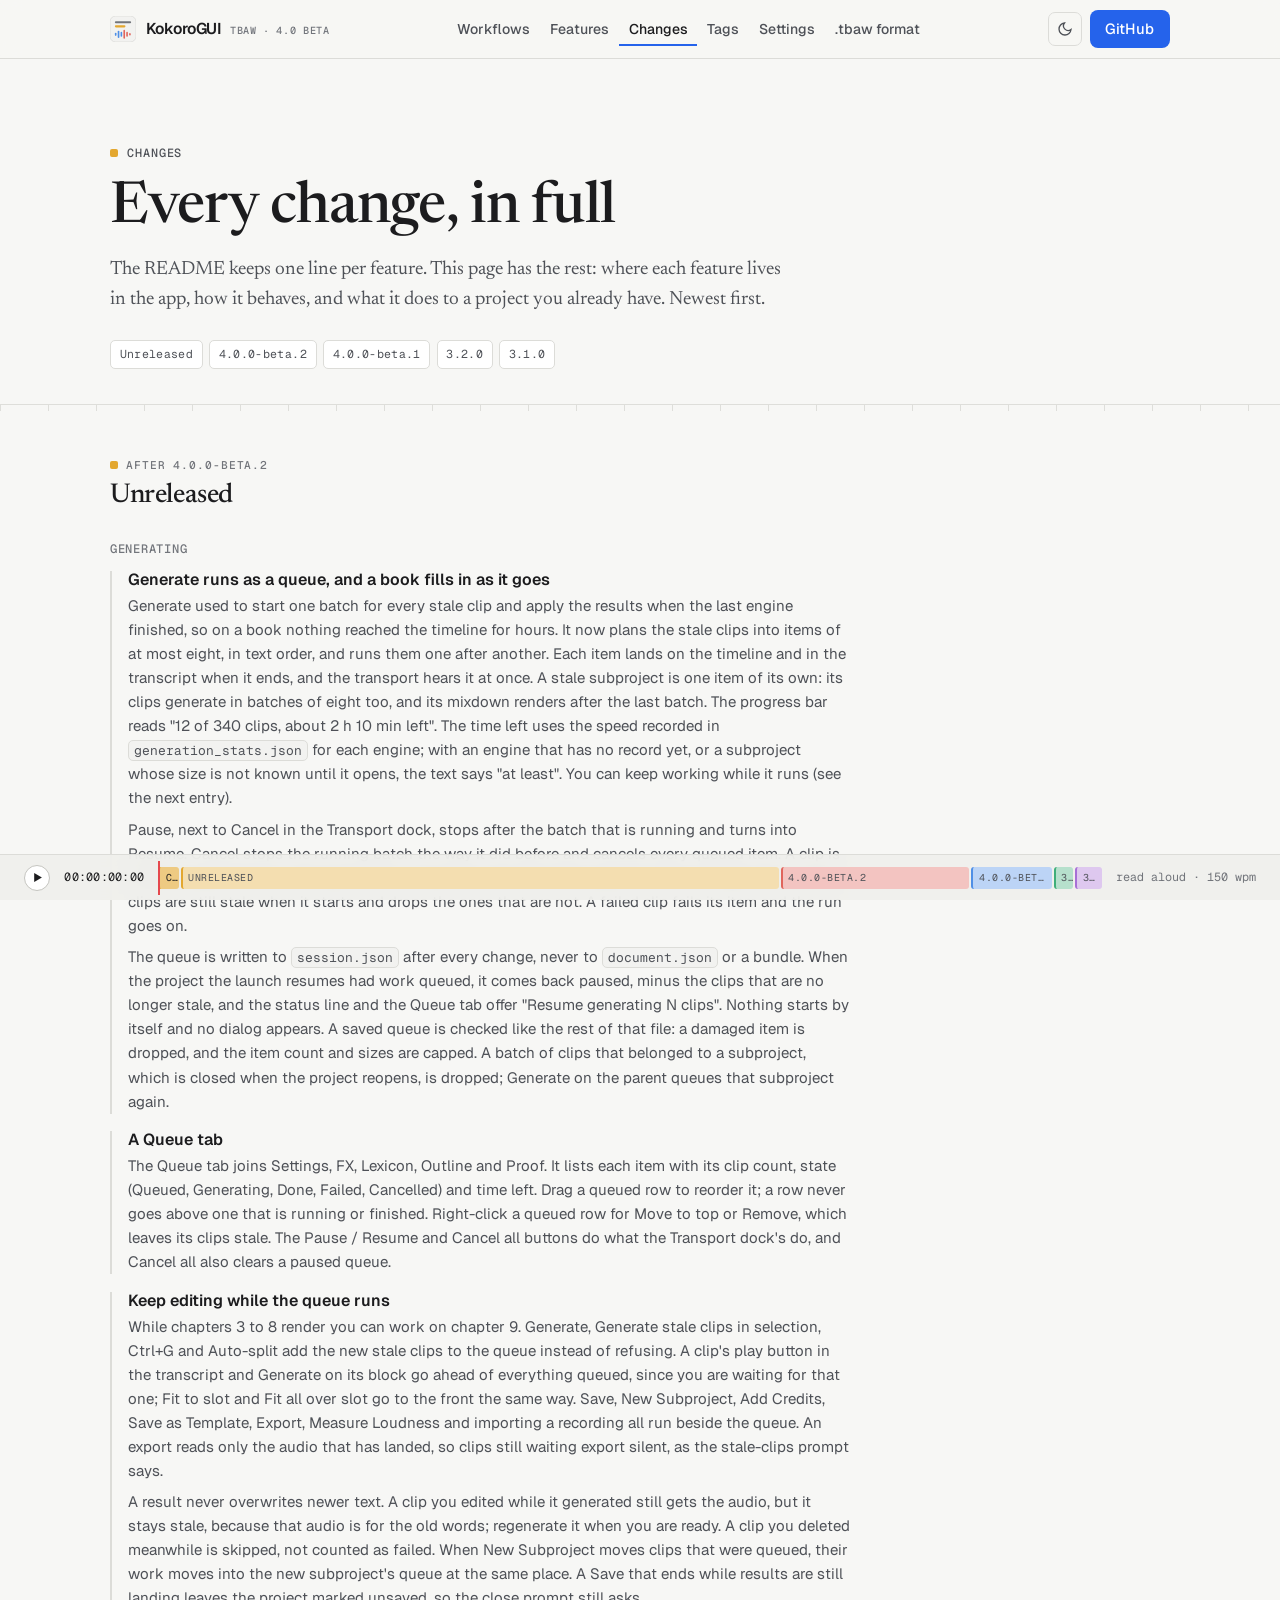
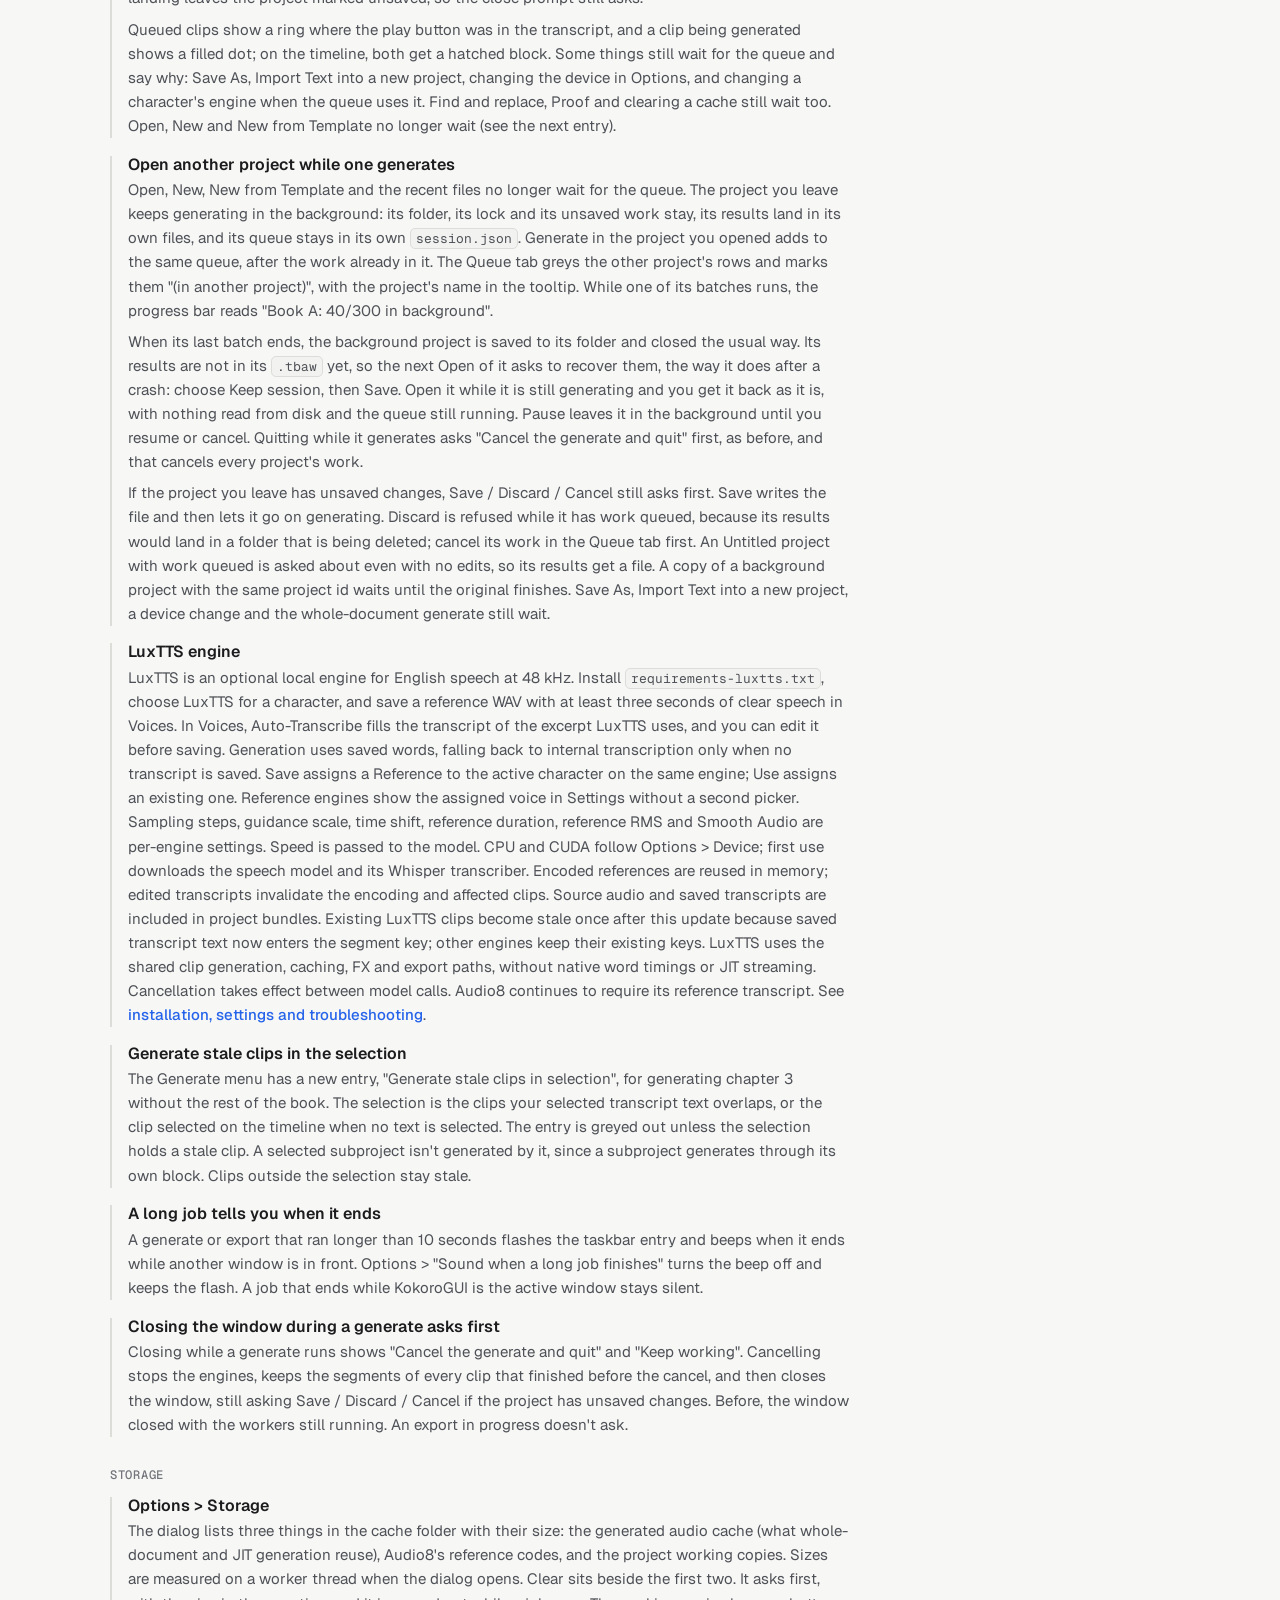
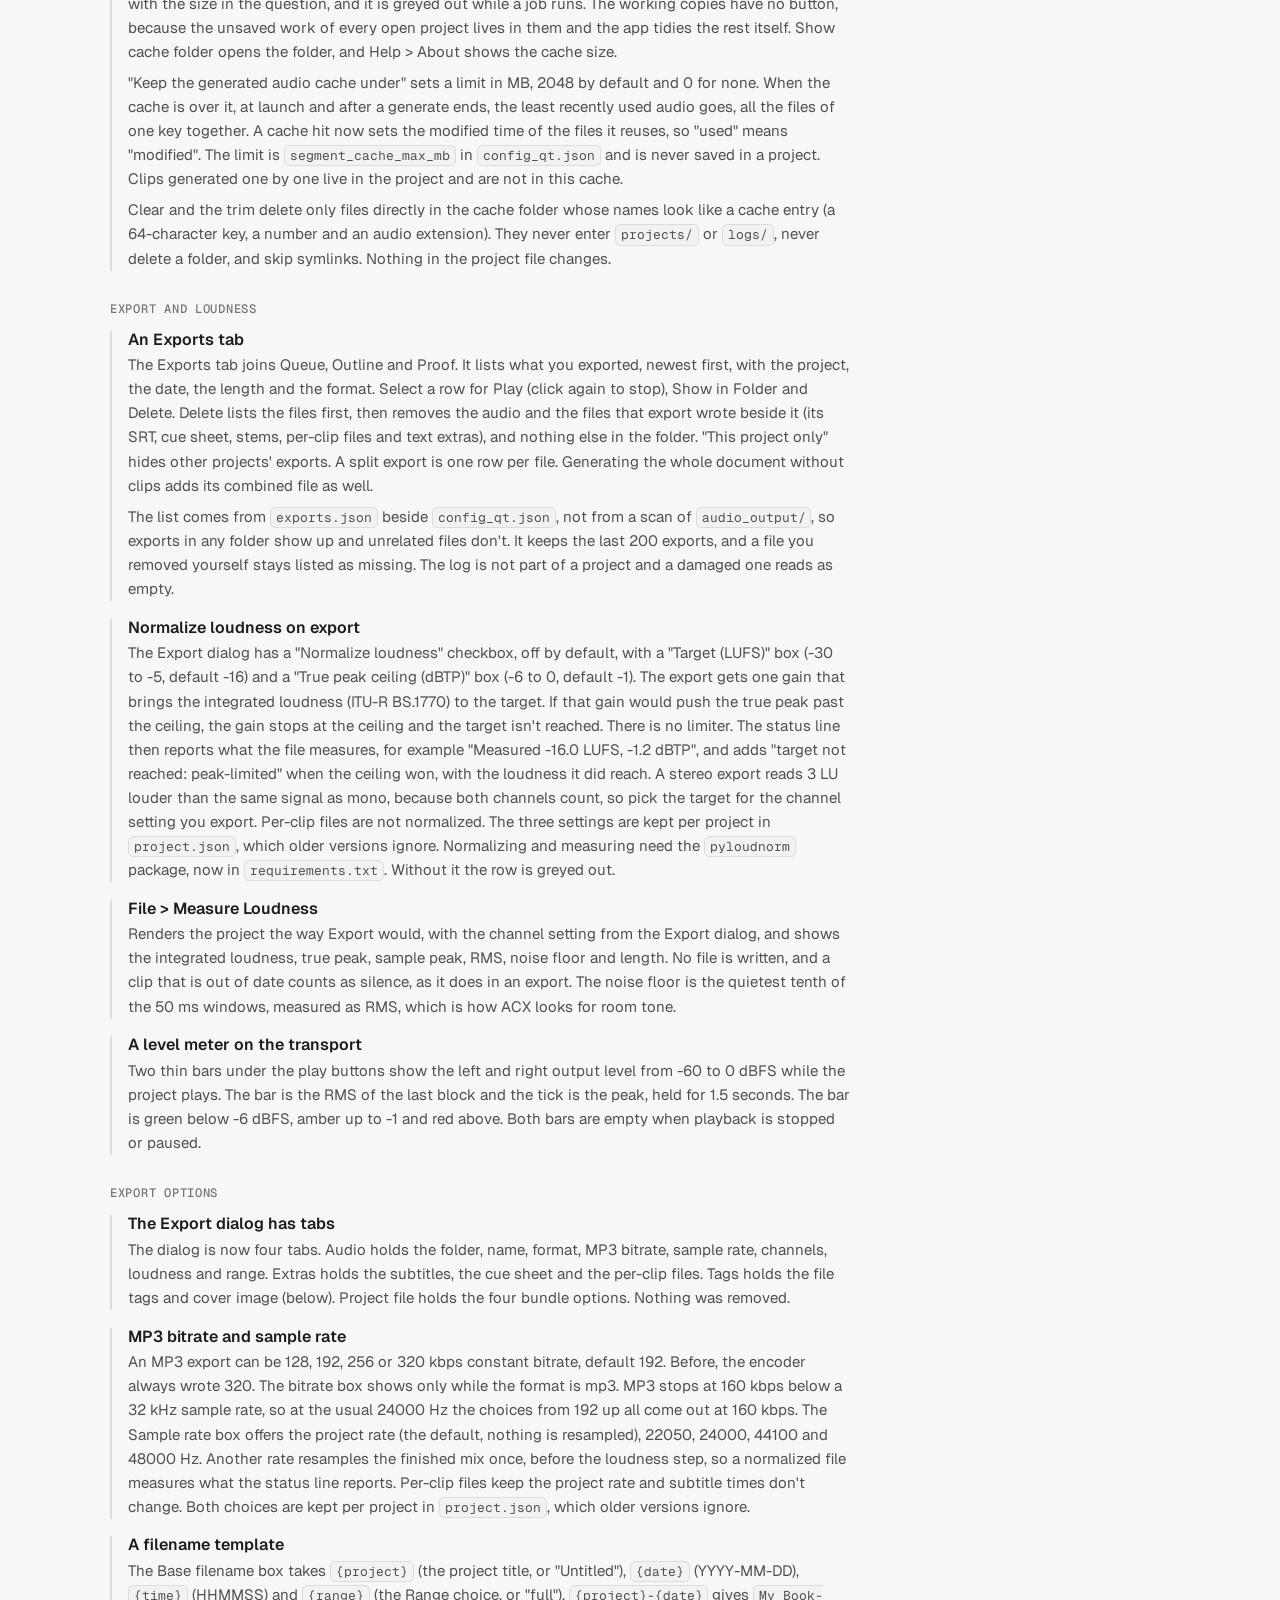
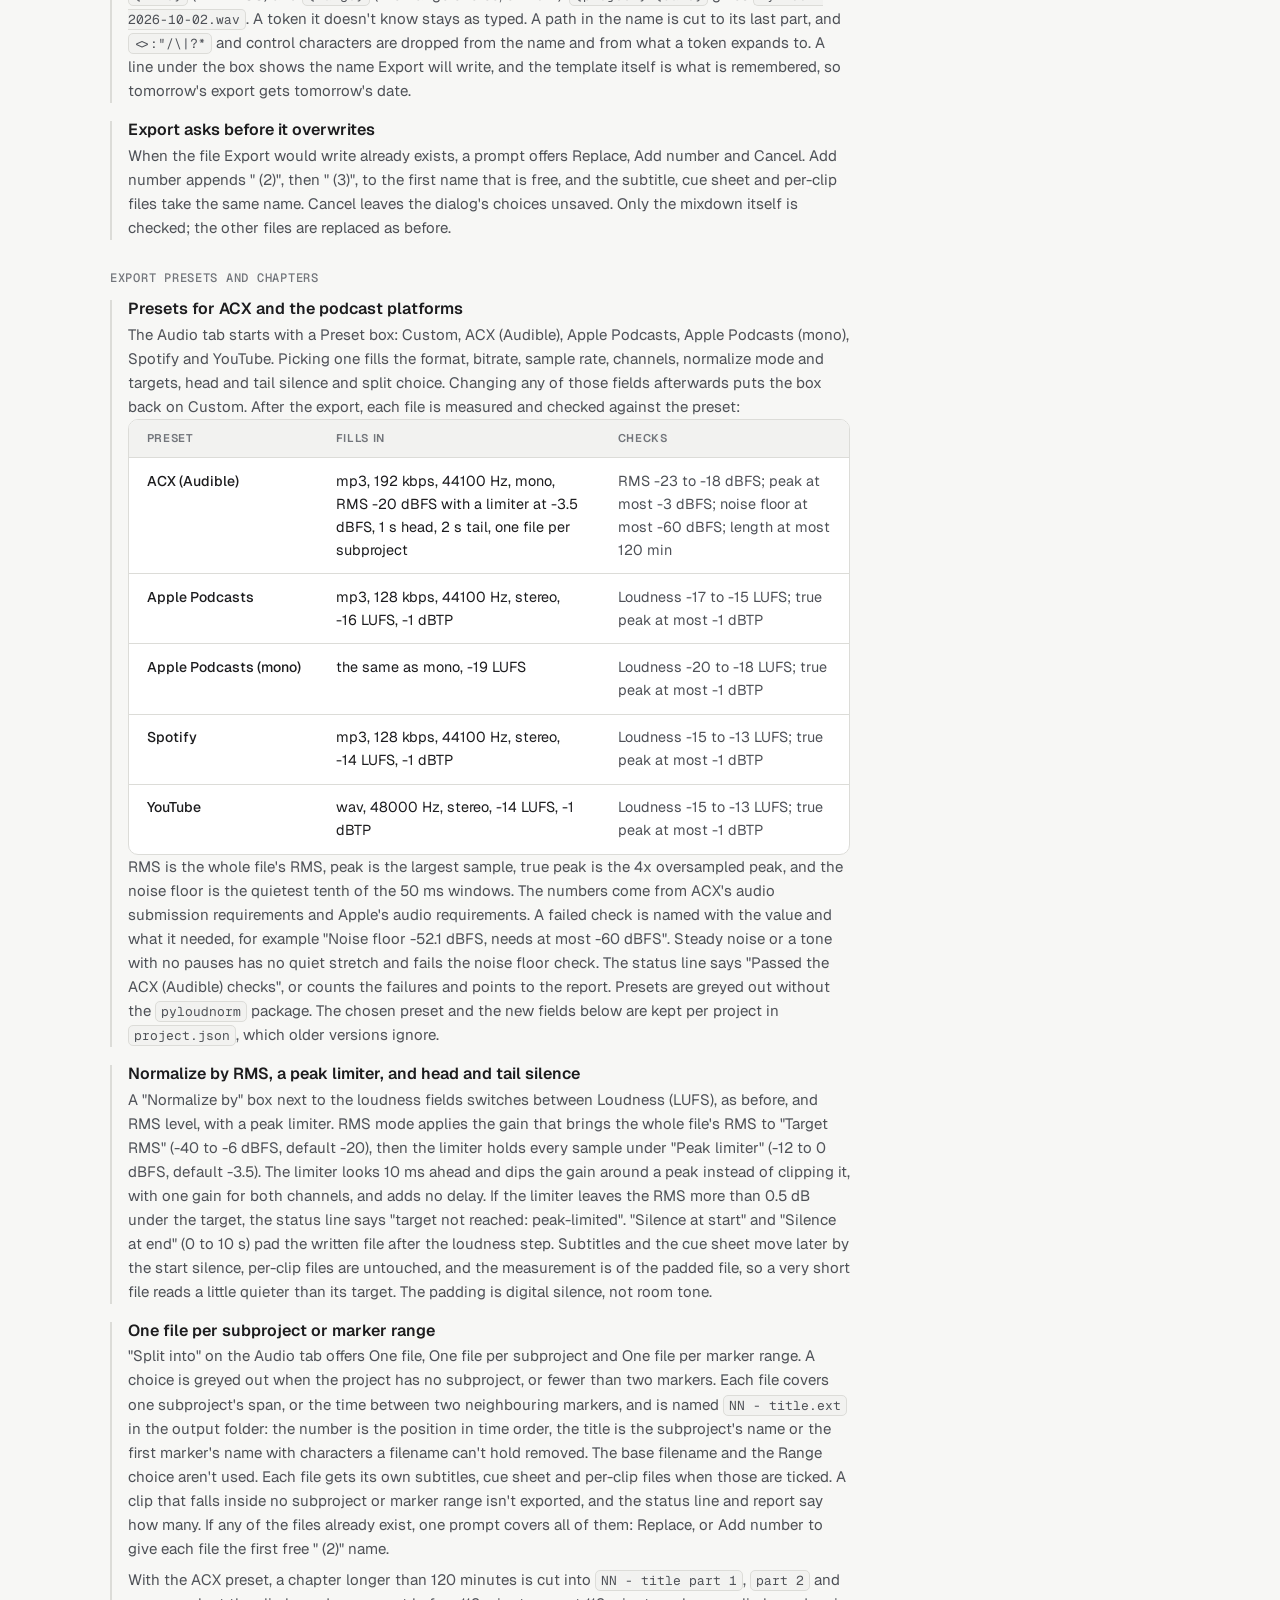
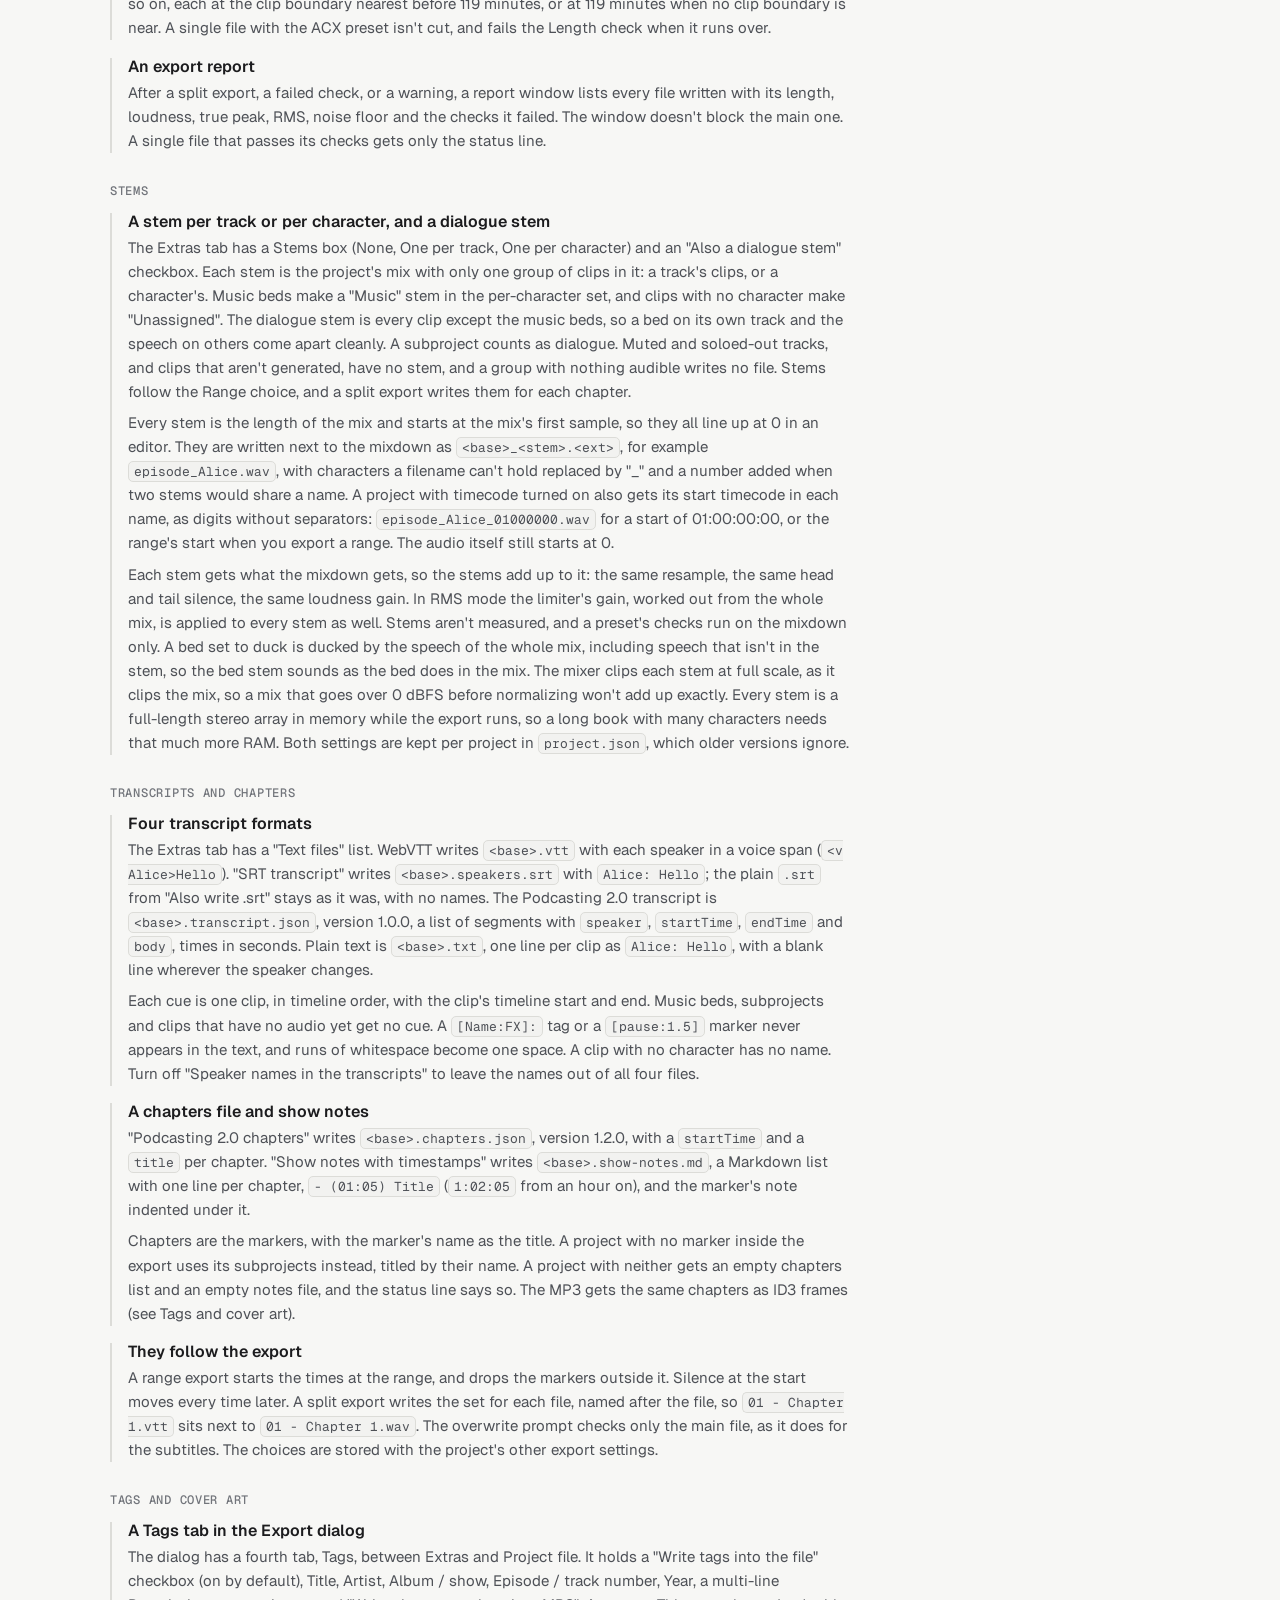
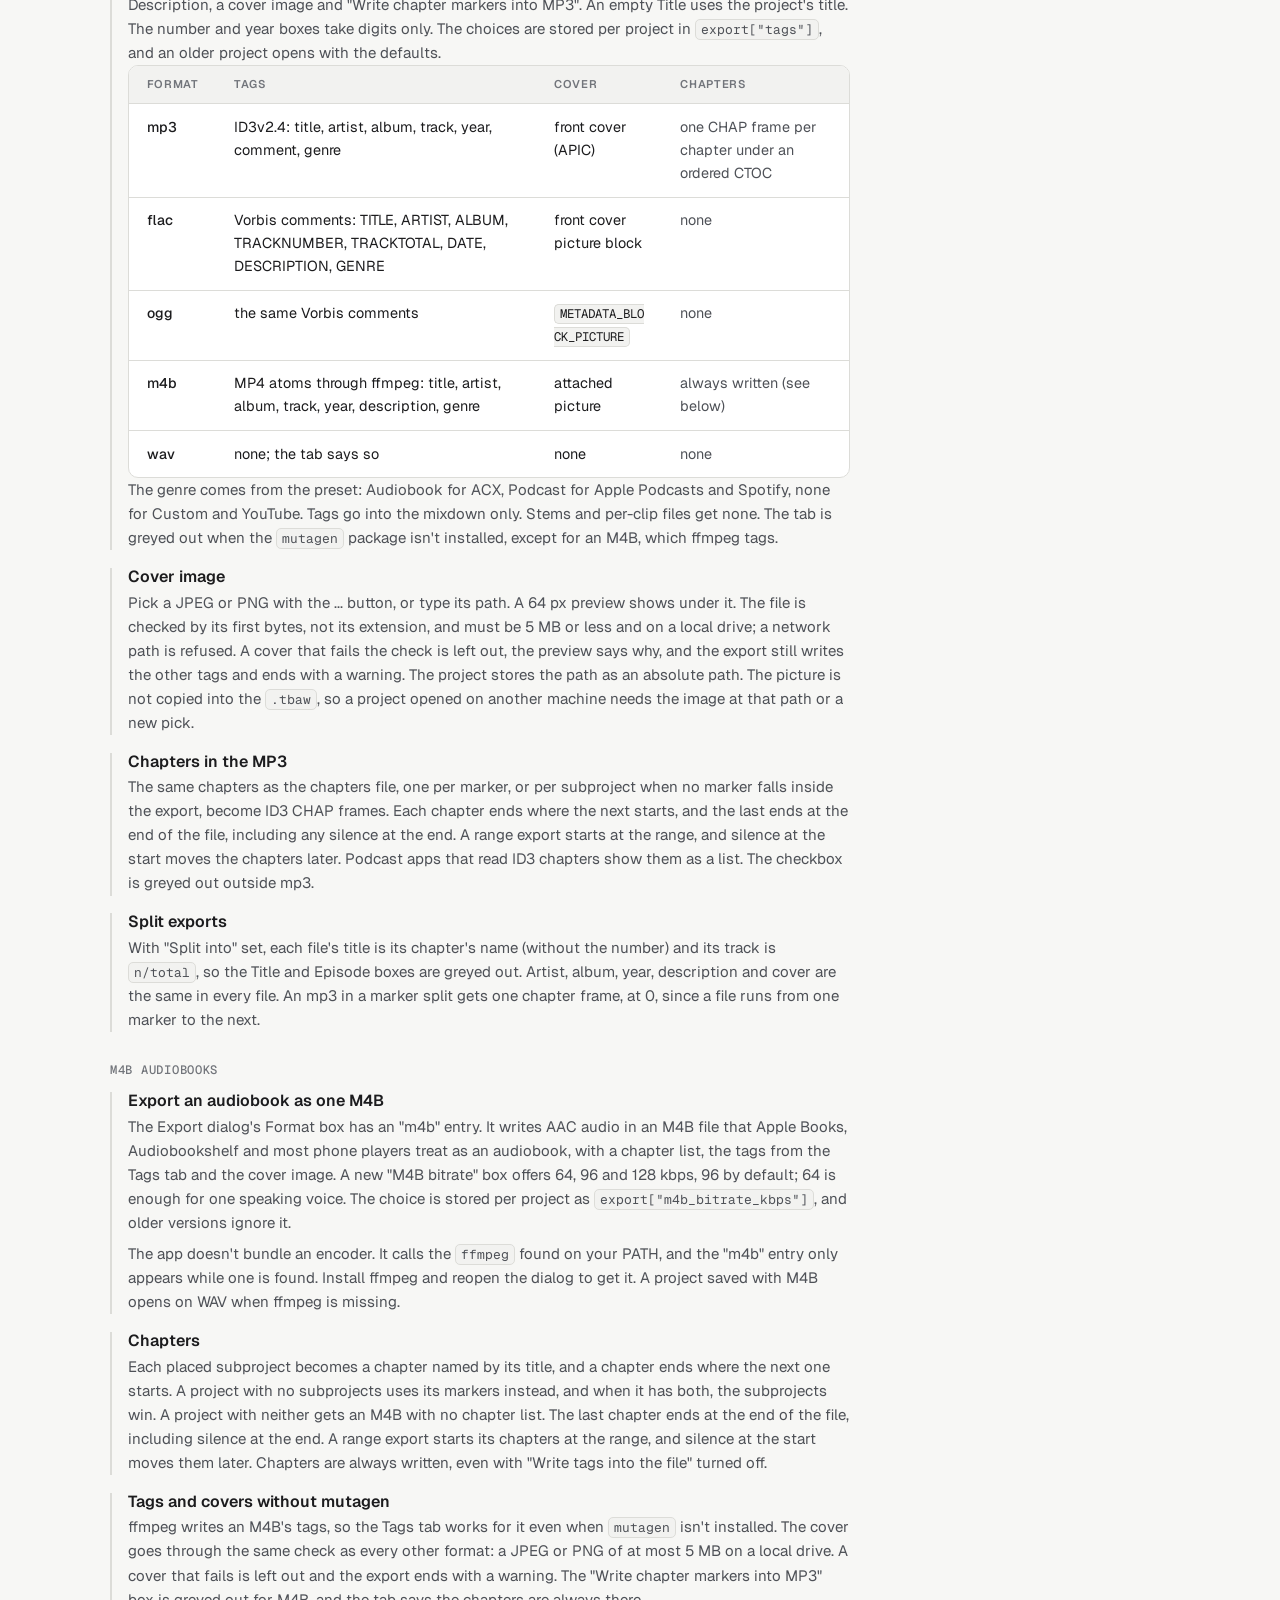
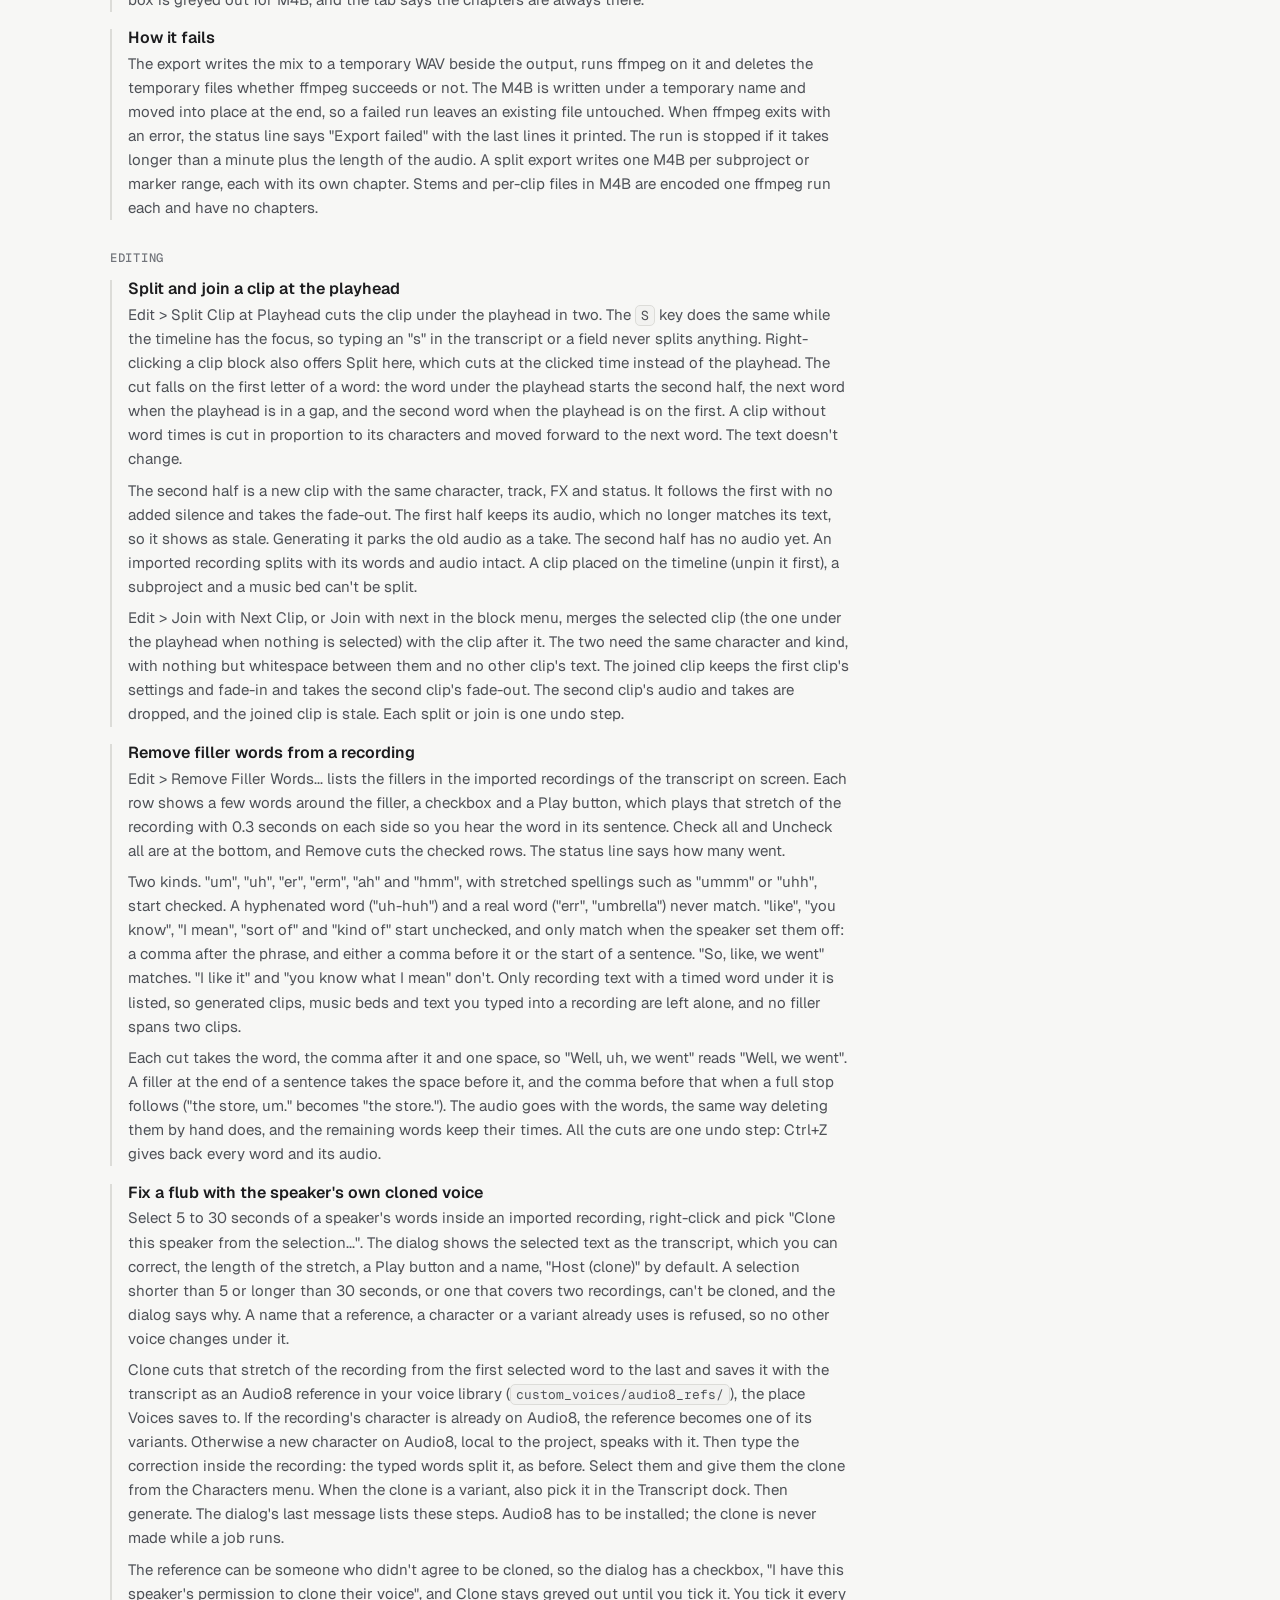
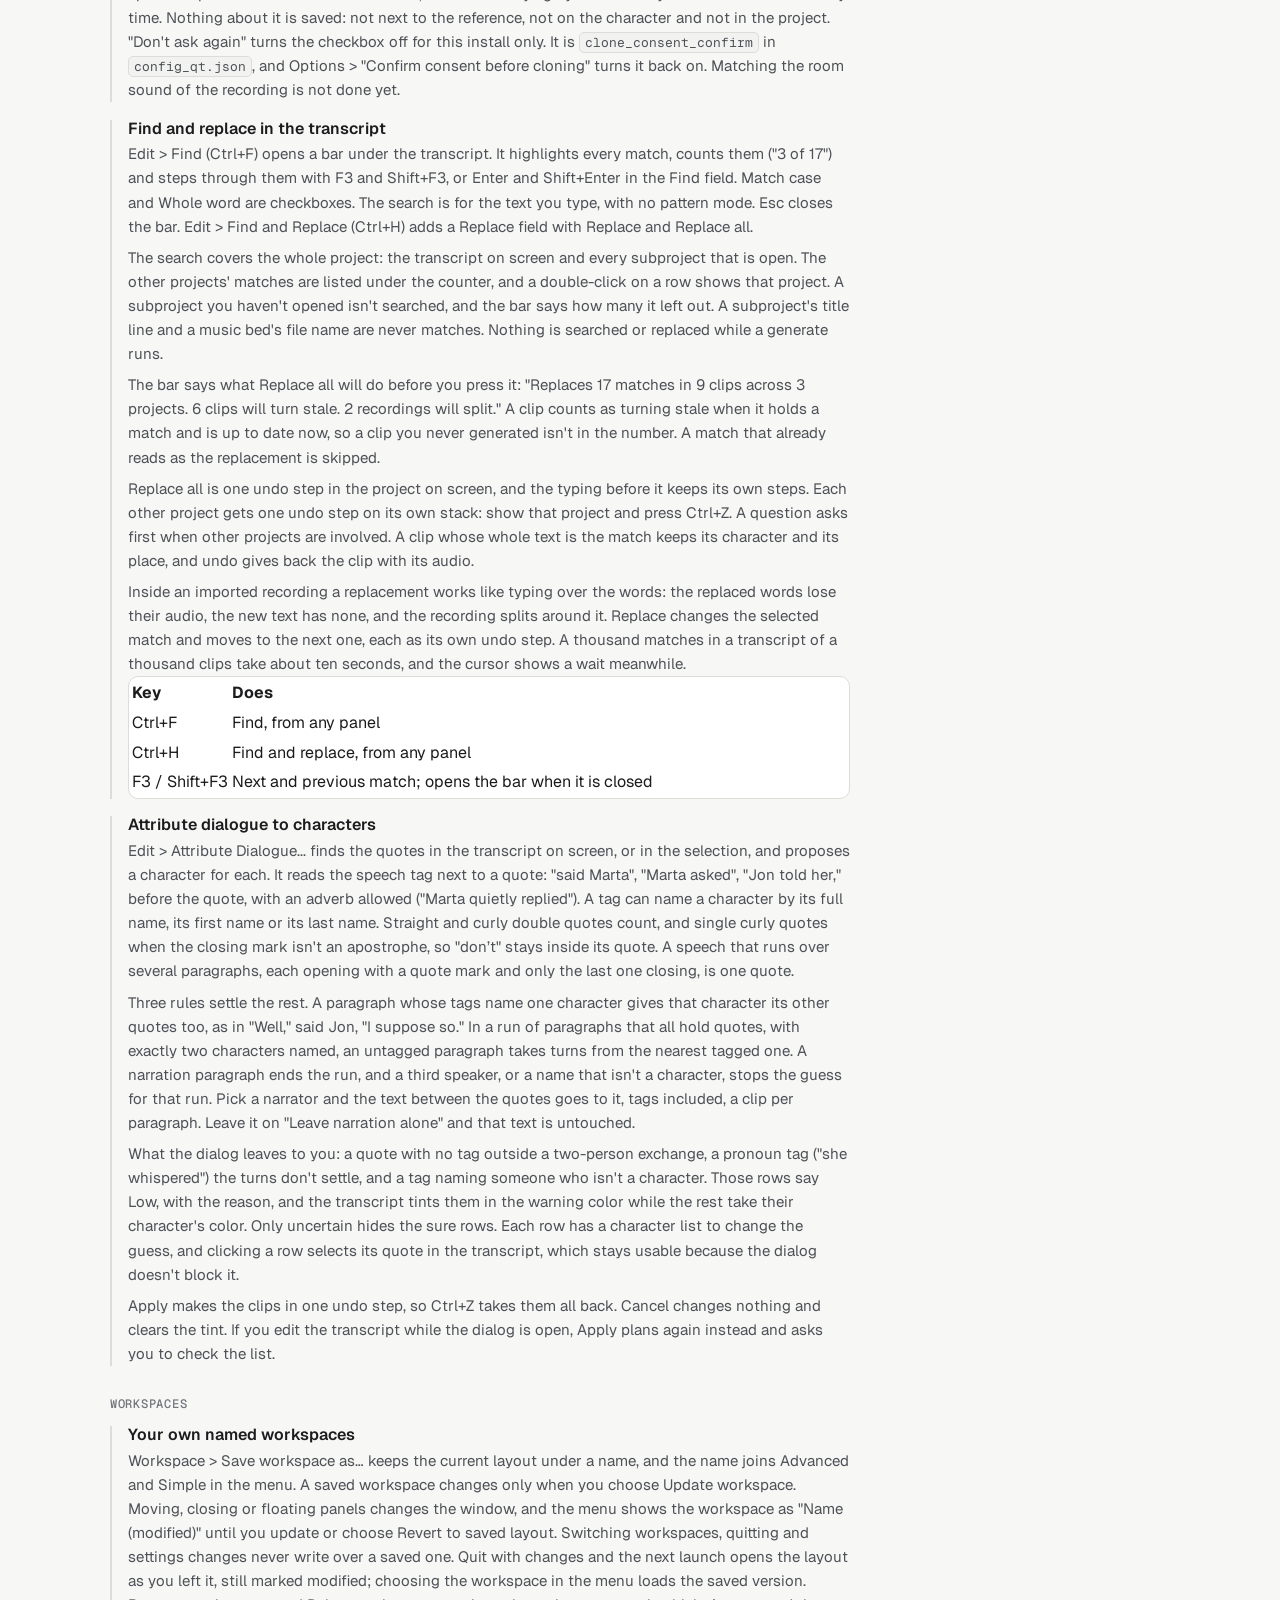
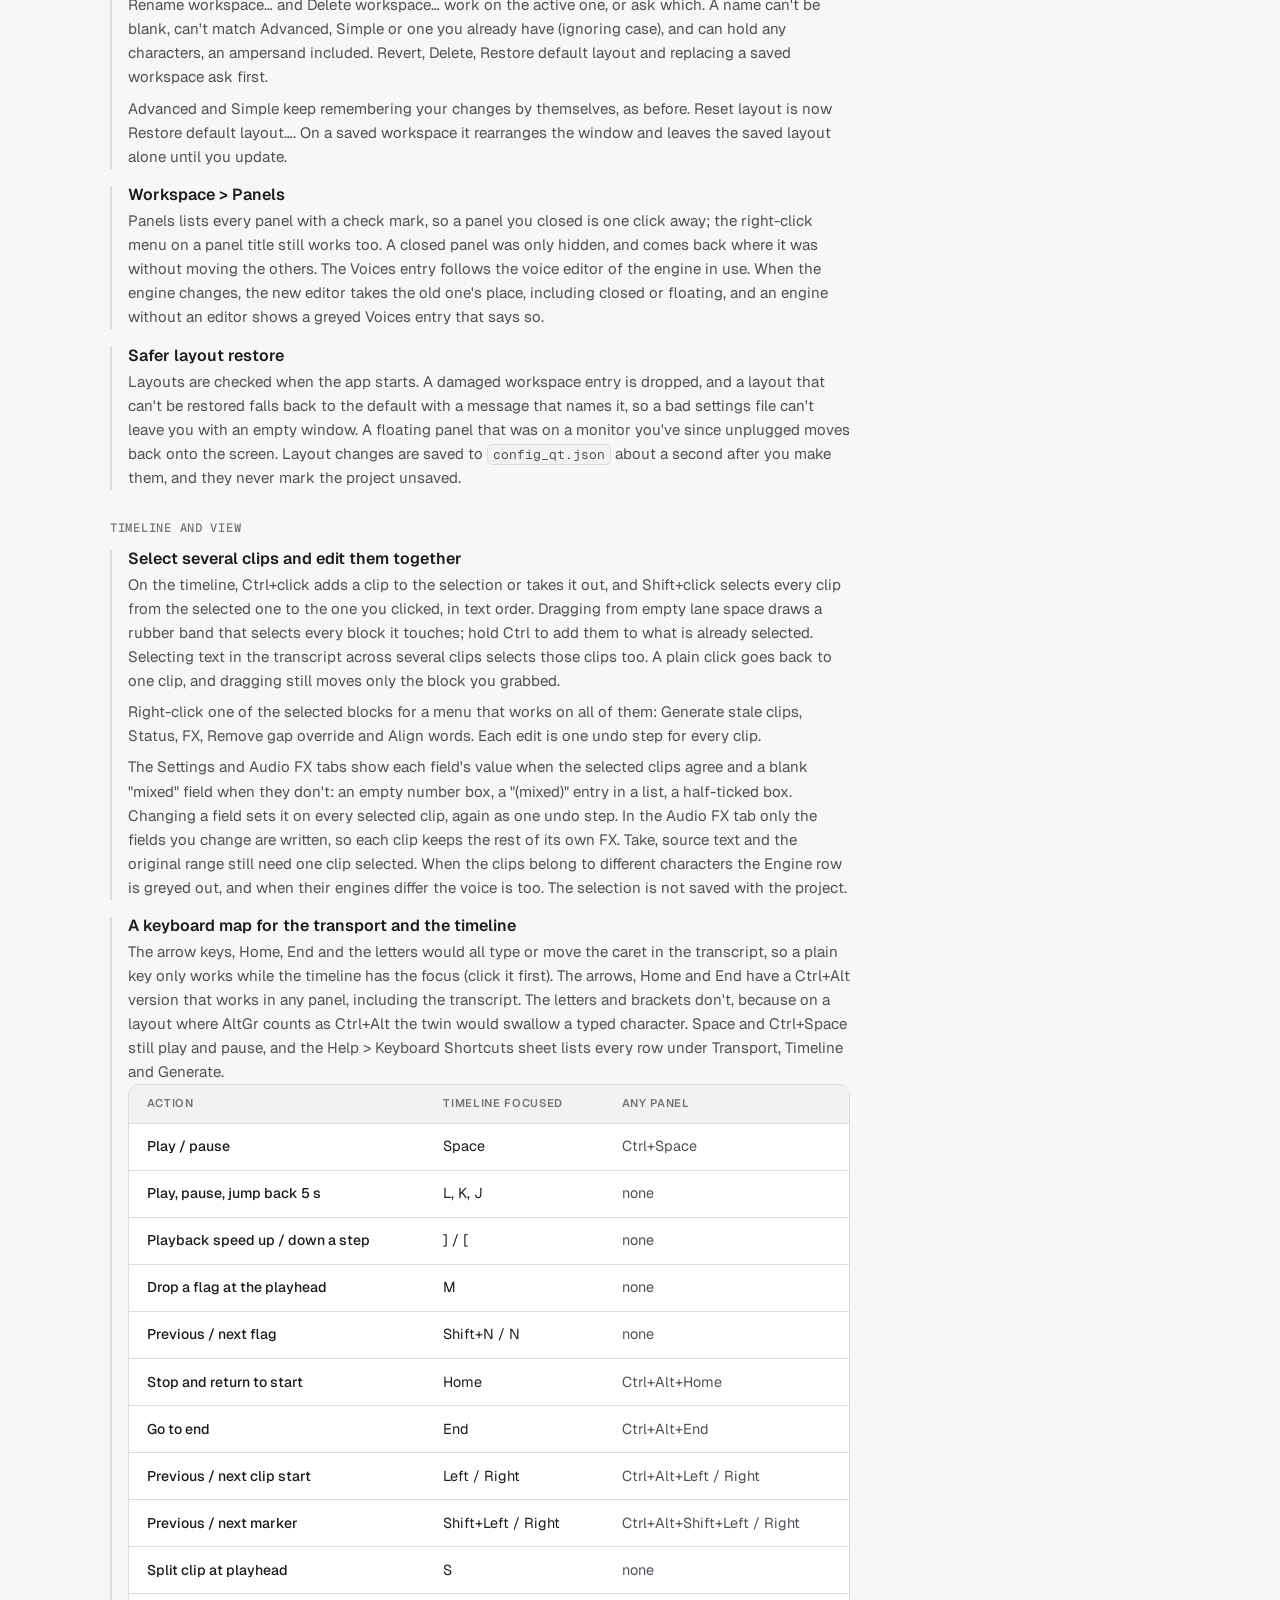
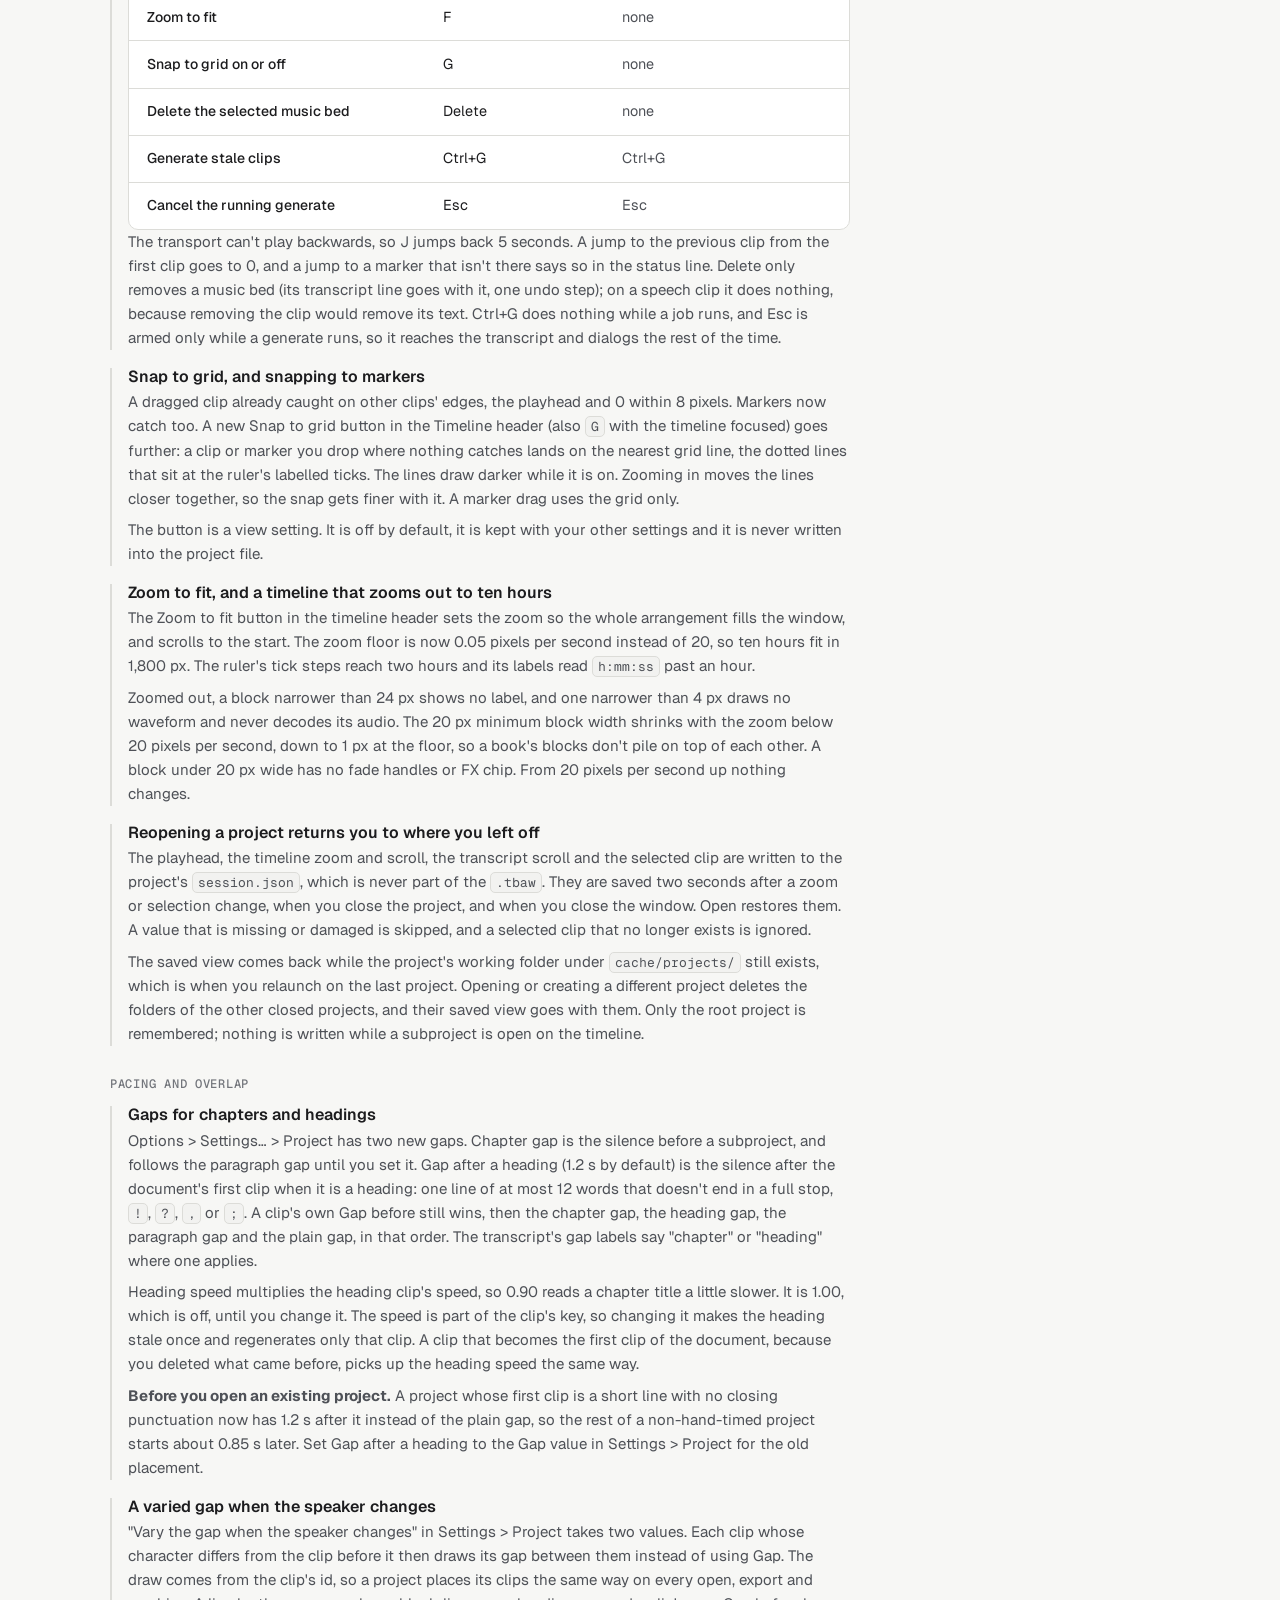
==== commit 8bf9c9d3: "Document named workspaces and Workspace > Panels Co-Authored-By: coffeemethod <coffeemethod@proton.m" ====
--- a/docs/changes.html
+++ b/docs/changes.html
@@ -385,6 +385,25 @@
       </div>
 
       <div class="change-group reveal">
+        <h3>Workspaces</h3>
+        <ul class="change-list">
+          <li>
+            <h4>Your own named workspaces</h4>
+            <p>Workspace &gt; Save workspace as&hellip; keeps the current layout under a name, and the name joins Advanced and Simple in the menu. A saved workspace changes only when you choose Update workspace. Moving, closing or floating panels changes the window, and the menu shows the workspace as "Name (modified)" until you update or choose Revert to saved layout. Switching workspaces, quitting and settings changes never write over a saved one. Quit with changes and the next launch opens the layout as you left it, still marked modified; choosing the workspace in the menu loads the saved version. Rename workspace&hellip; and Delete workspace&hellip; work on the active one, or ask which. A name can't be blank, can't match Advanced, Simple or one you already have (ignoring case), and can hold any characters, an ampersand included. Revert, Delete, Restore default layout and replacing a saved workspace ask first.</p>
+            <p>Advanced and Simple keep remembering your changes by themselves, as before. Reset layout is now Restore default layout&hellip;. On a saved workspace it rearranges the window and leaves the saved layout alone until you update.</p>
+          </li>
+          <li>
+            <h4>Workspace &gt; Panels</h4>
+            <p>Panels lists every panel with a check mark, so a panel you closed is one click away; the right-click menu on a panel title still works too. A closed panel was only hidden, and comes back where it was without moving the others. The Voices entry follows the voice editor of the engine in use. When the engine changes, the new editor takes the old one's place, including closed or floating, and an engine without an editor shows a greyed Voices entry that says so.</p>
+          </li>
+          <li>
+            <h4>Safer layout restore</h4>
+            <p>Layouts are checked when the app starts. A damaged workspace entry is dropped, and a layout that can't be restored falls back to the default with a message that names it, so a bad settings file can't leave you with an empty window. A floating panel that was on a monitor you've since unplugged moves back onto the screen. Layout changes are saved to <code>config_qt.json</code> about a second after you make them, and they never mark the project unsaved.</p>
+          </li>
+        </ul>
+      </div>
+
+      <div class="change-group reveal">
         <h3>Timeline and view</h3>
         <ul class="change-list">
           <li>
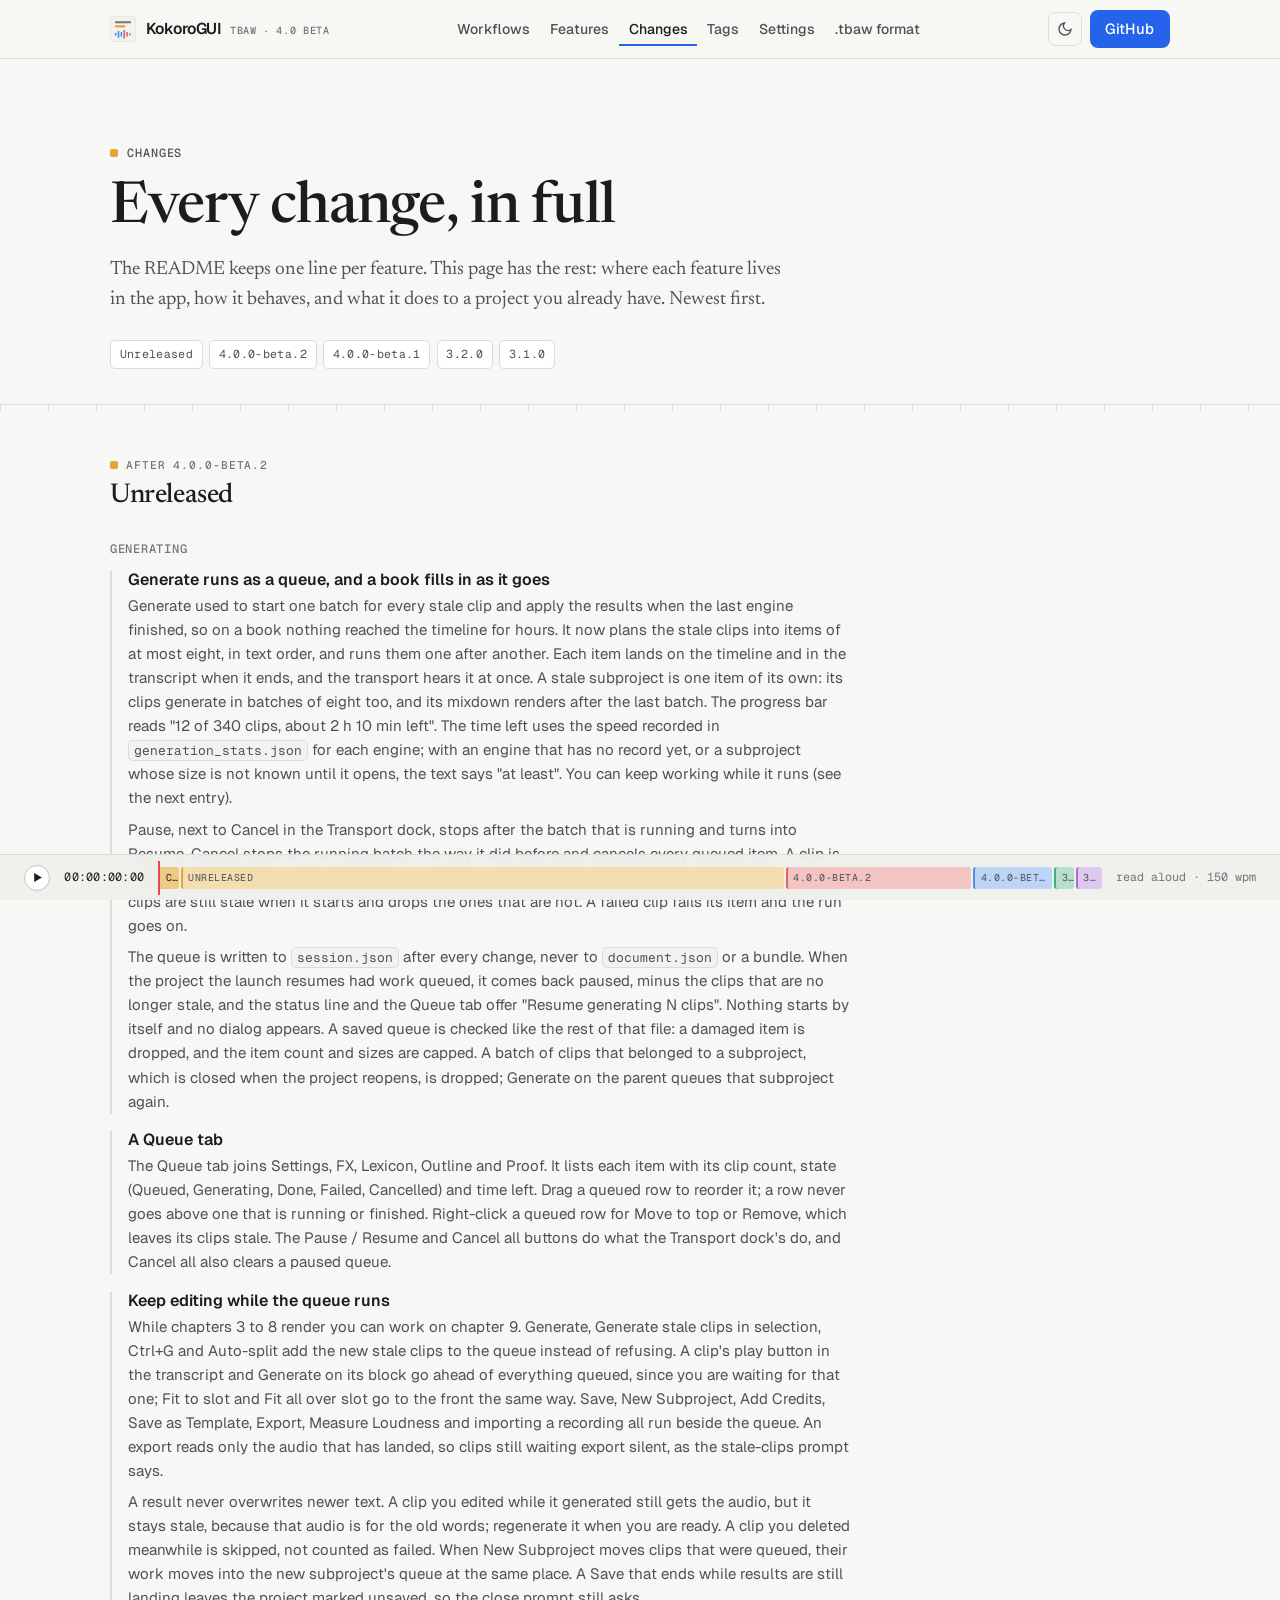
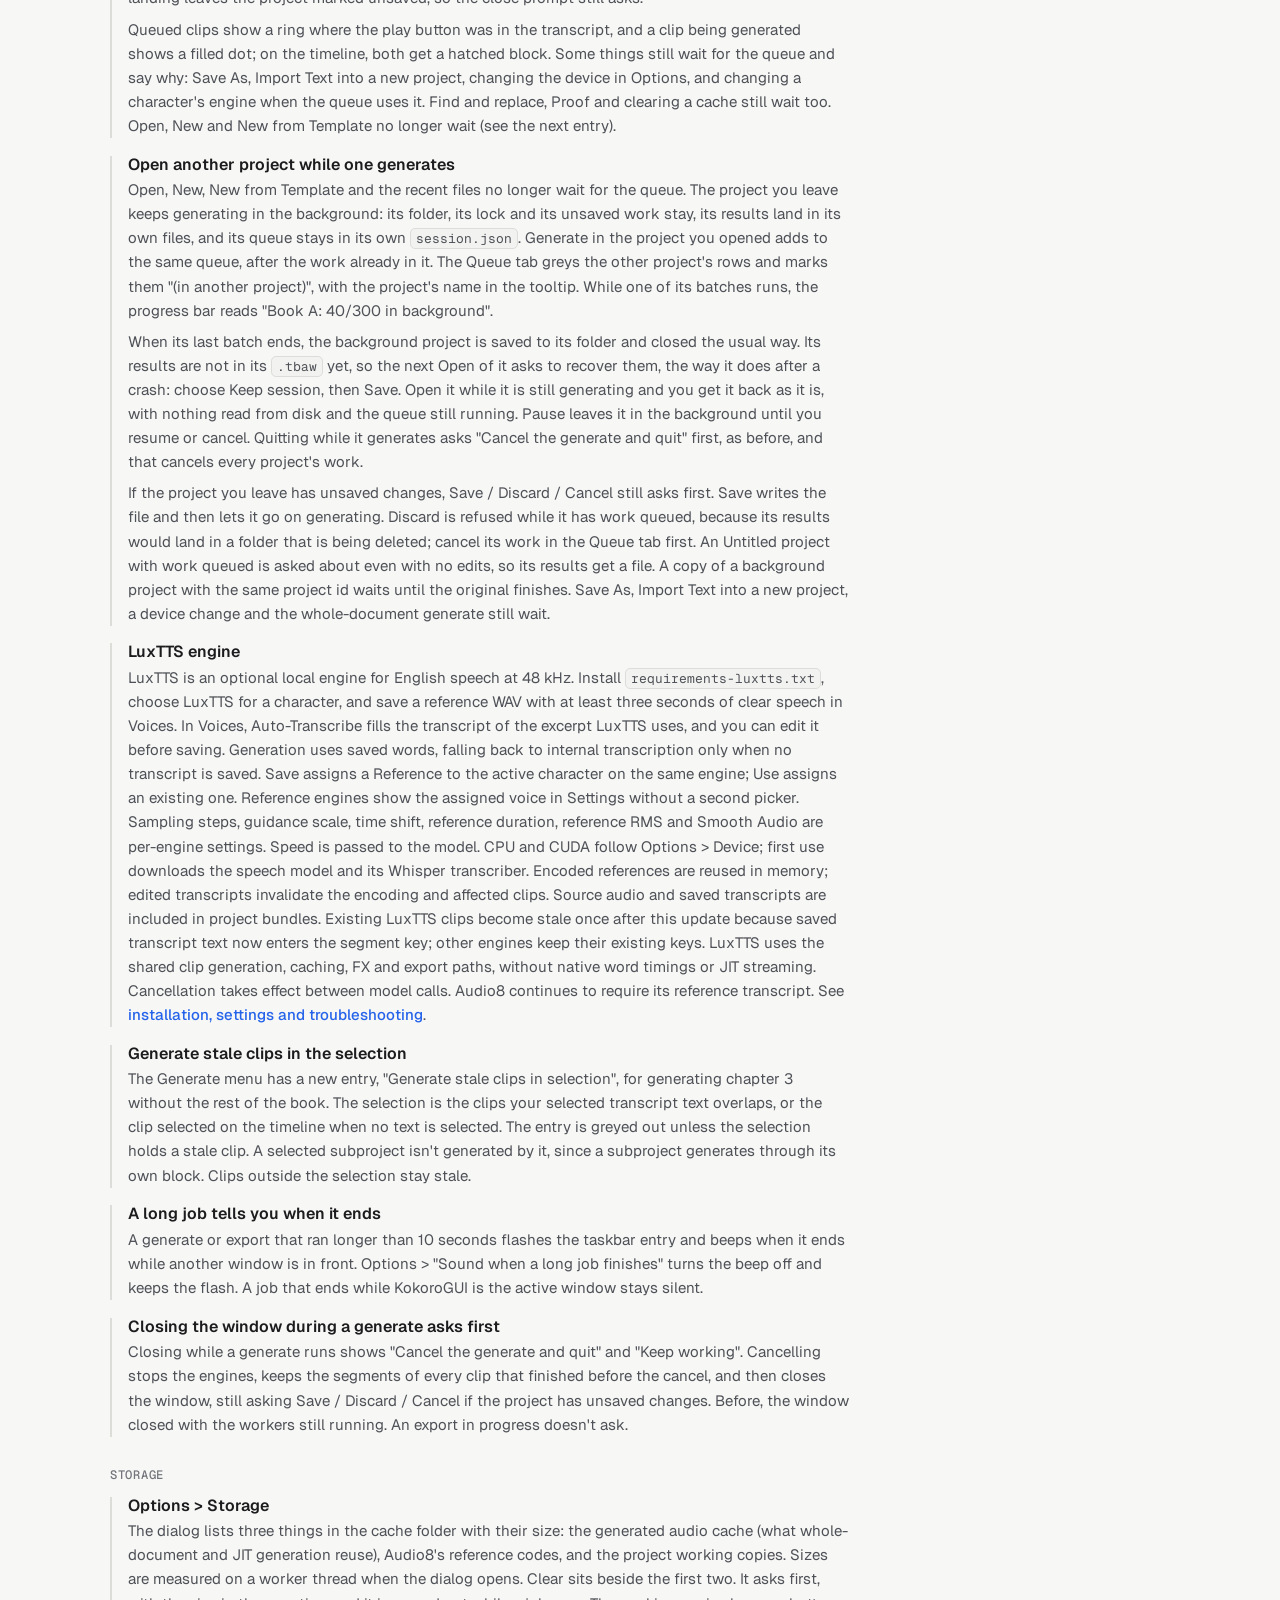
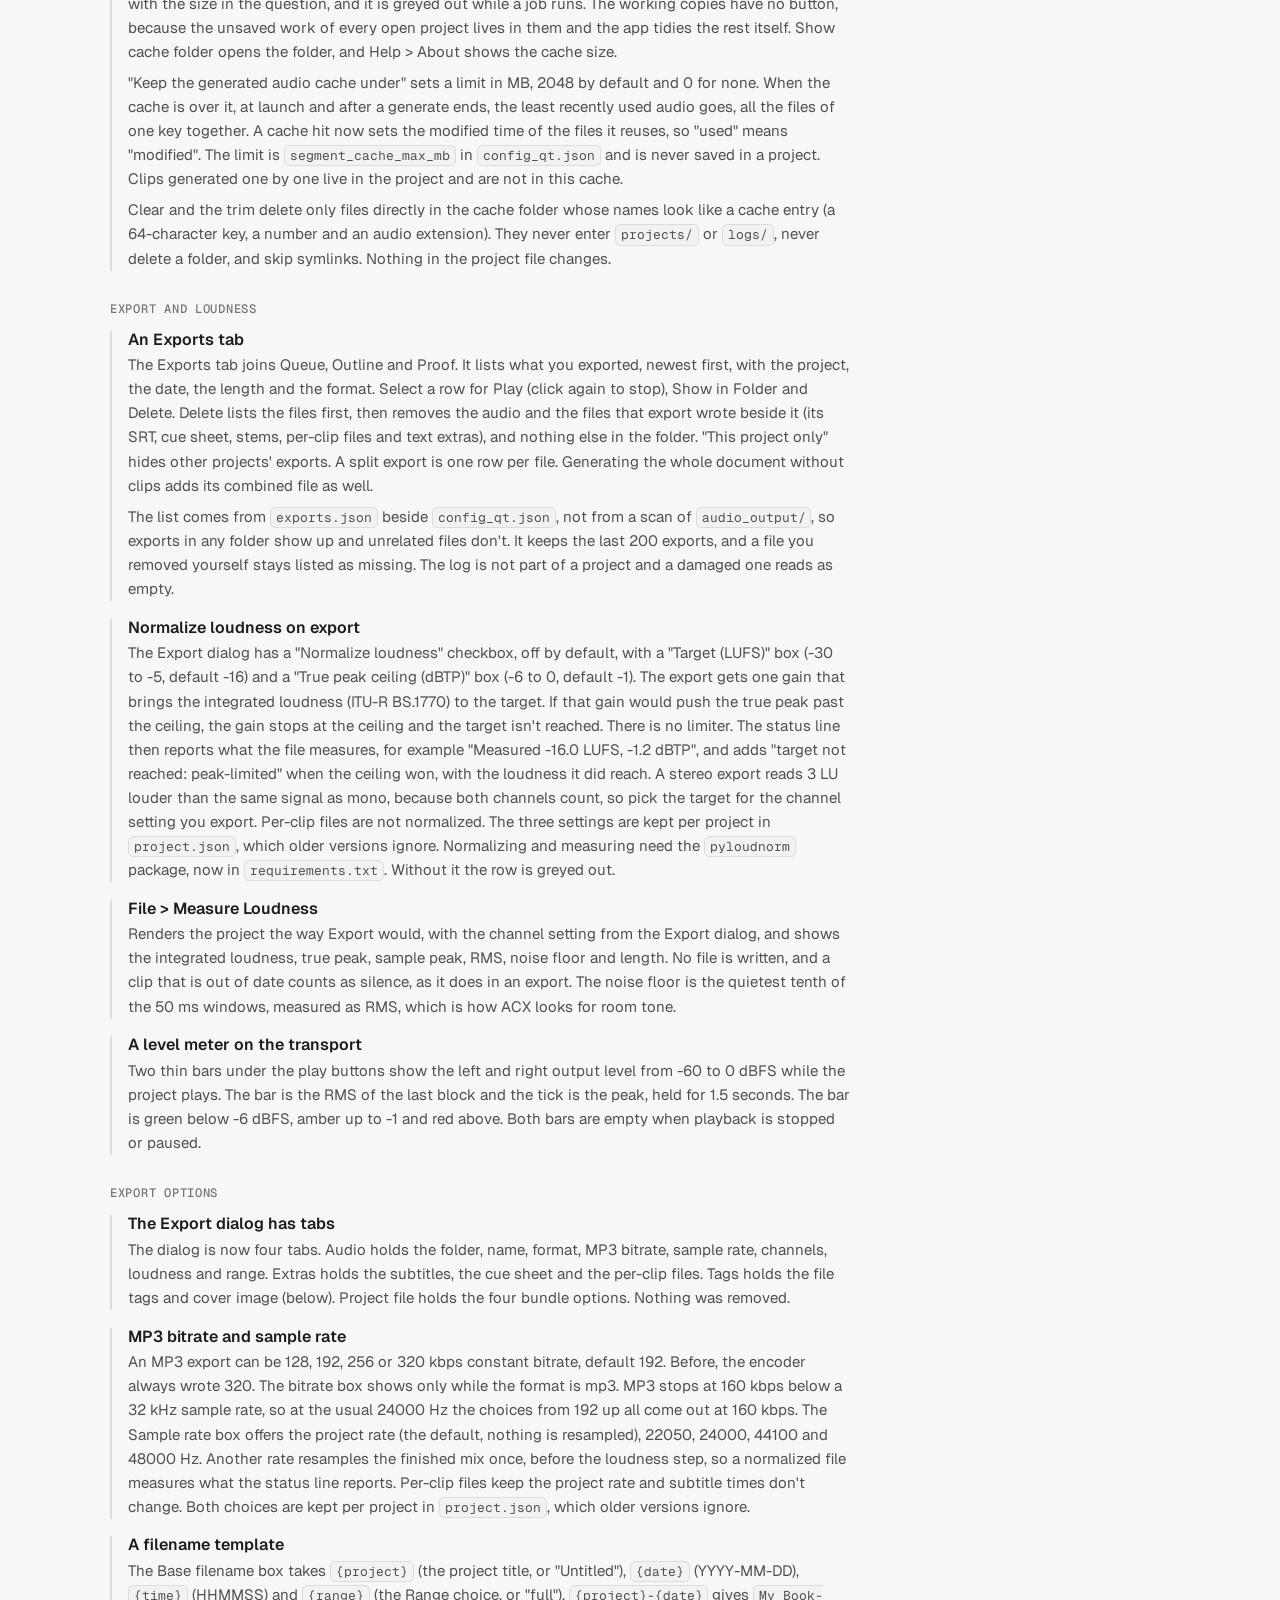
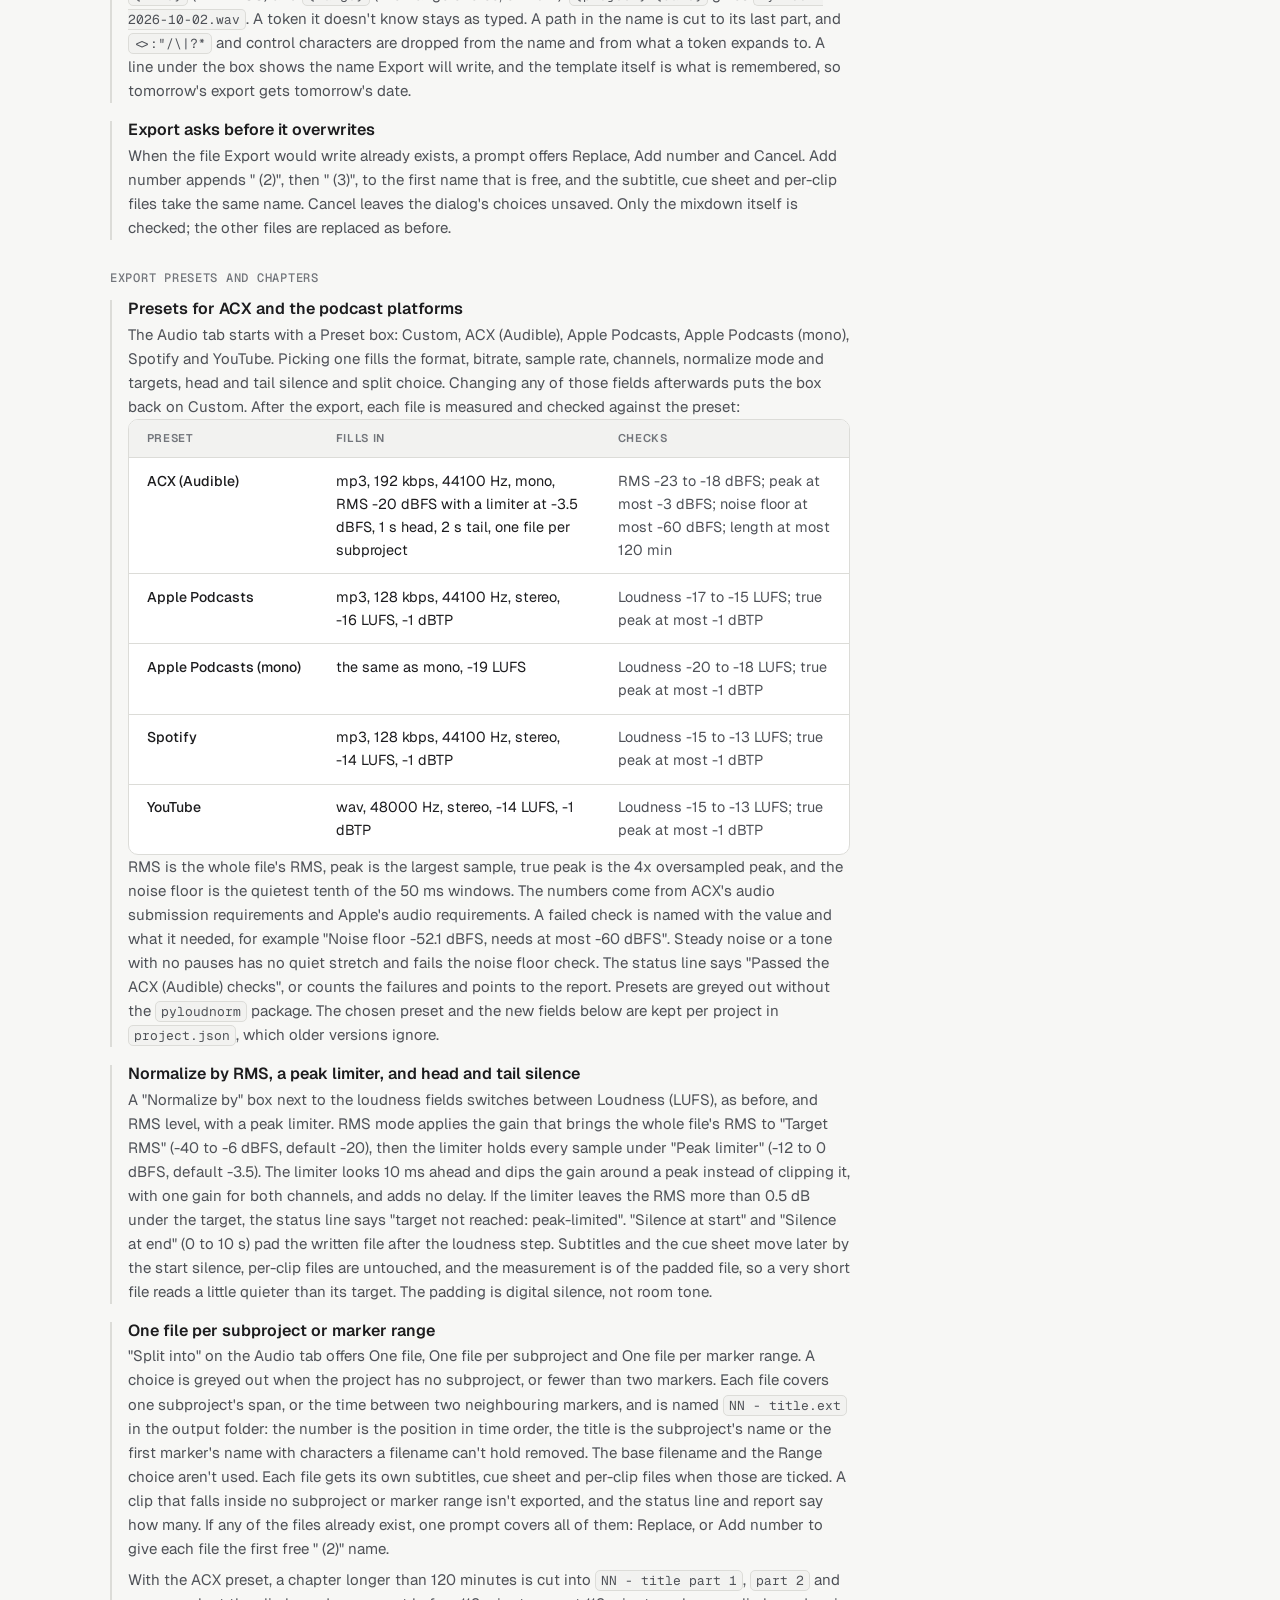
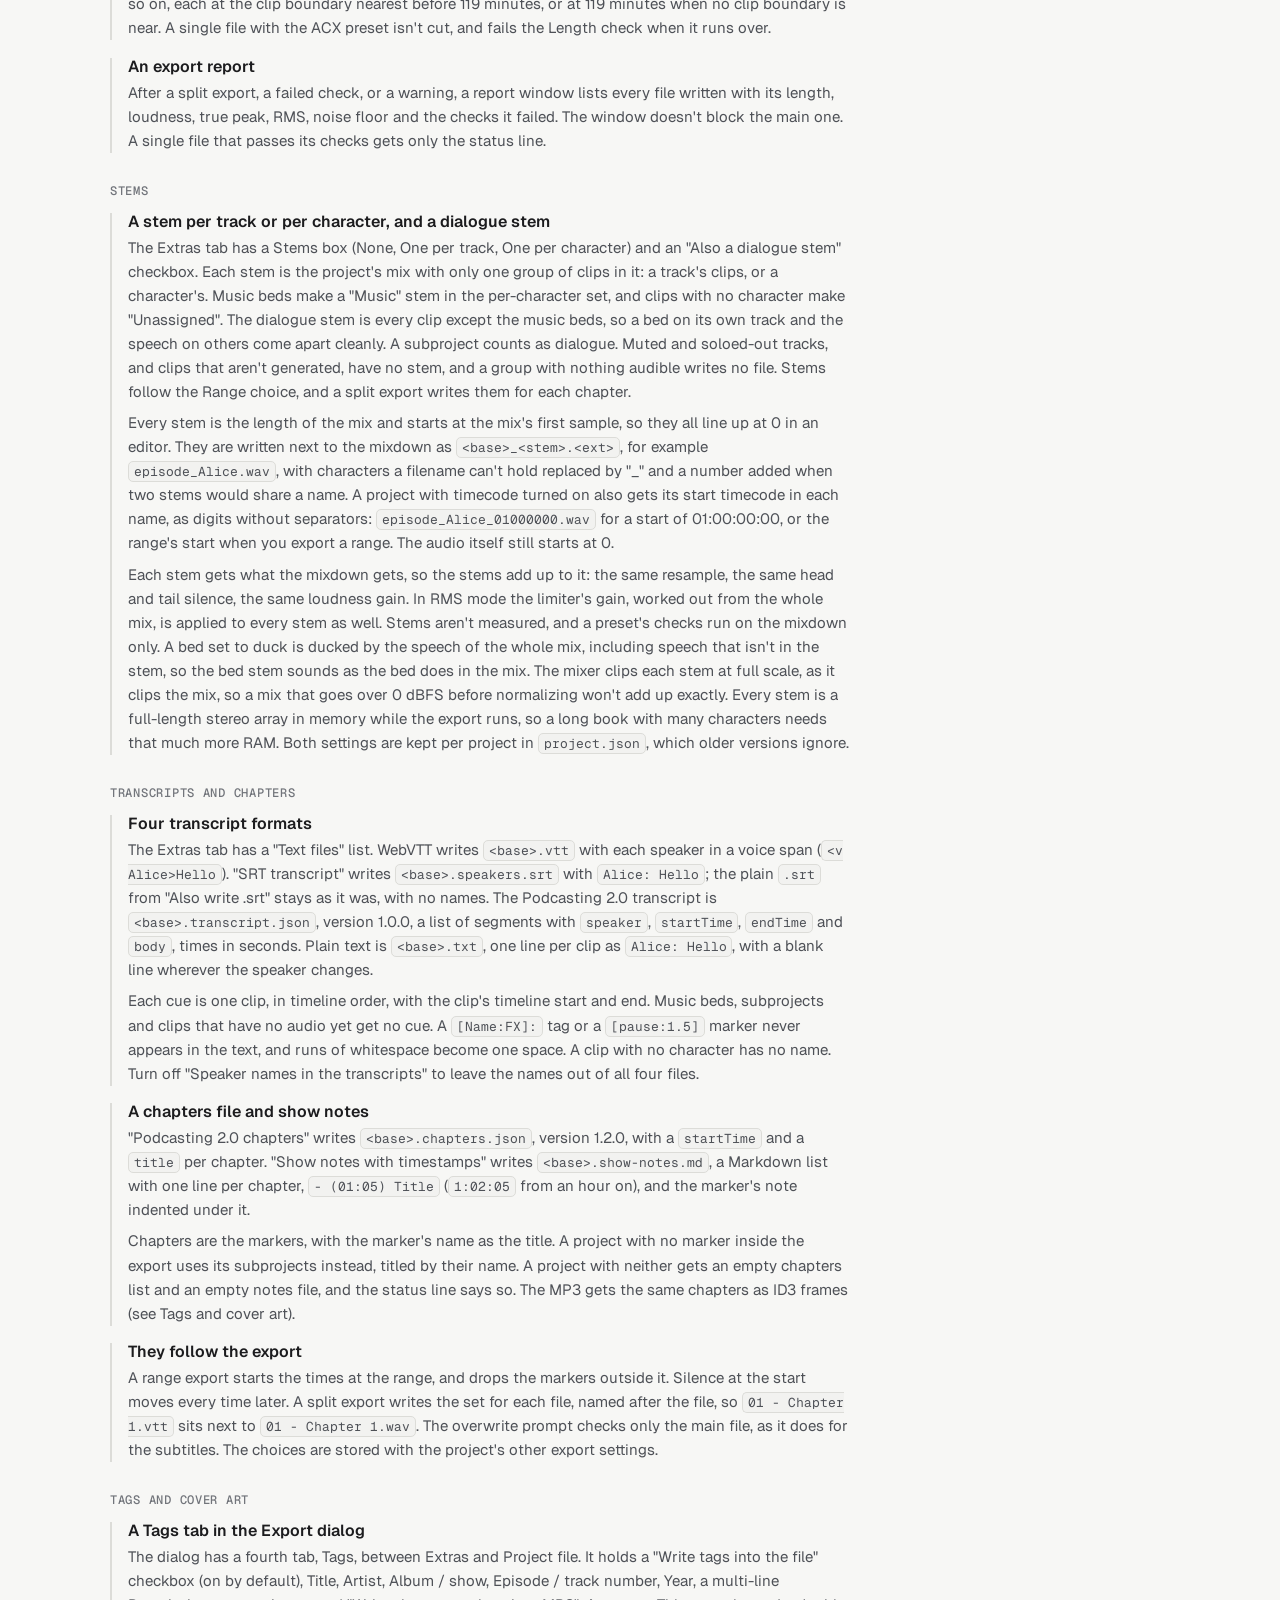
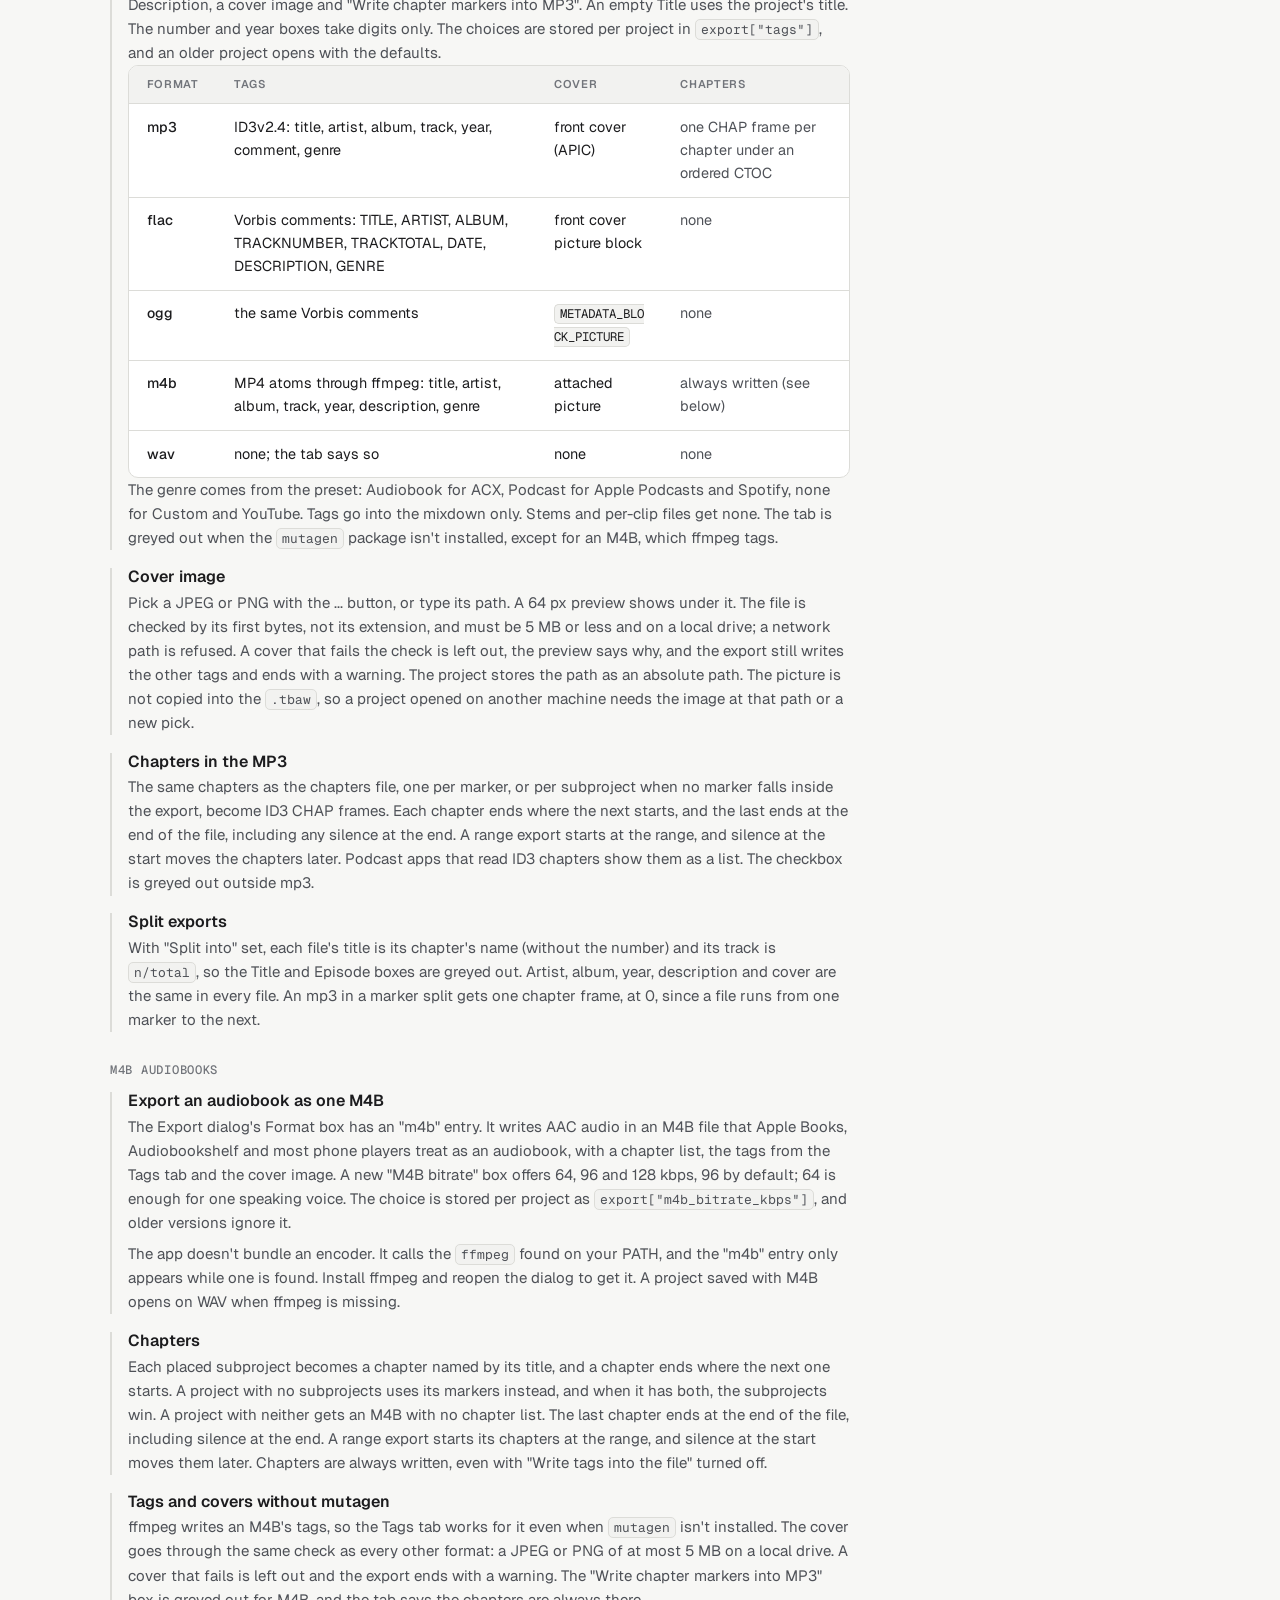
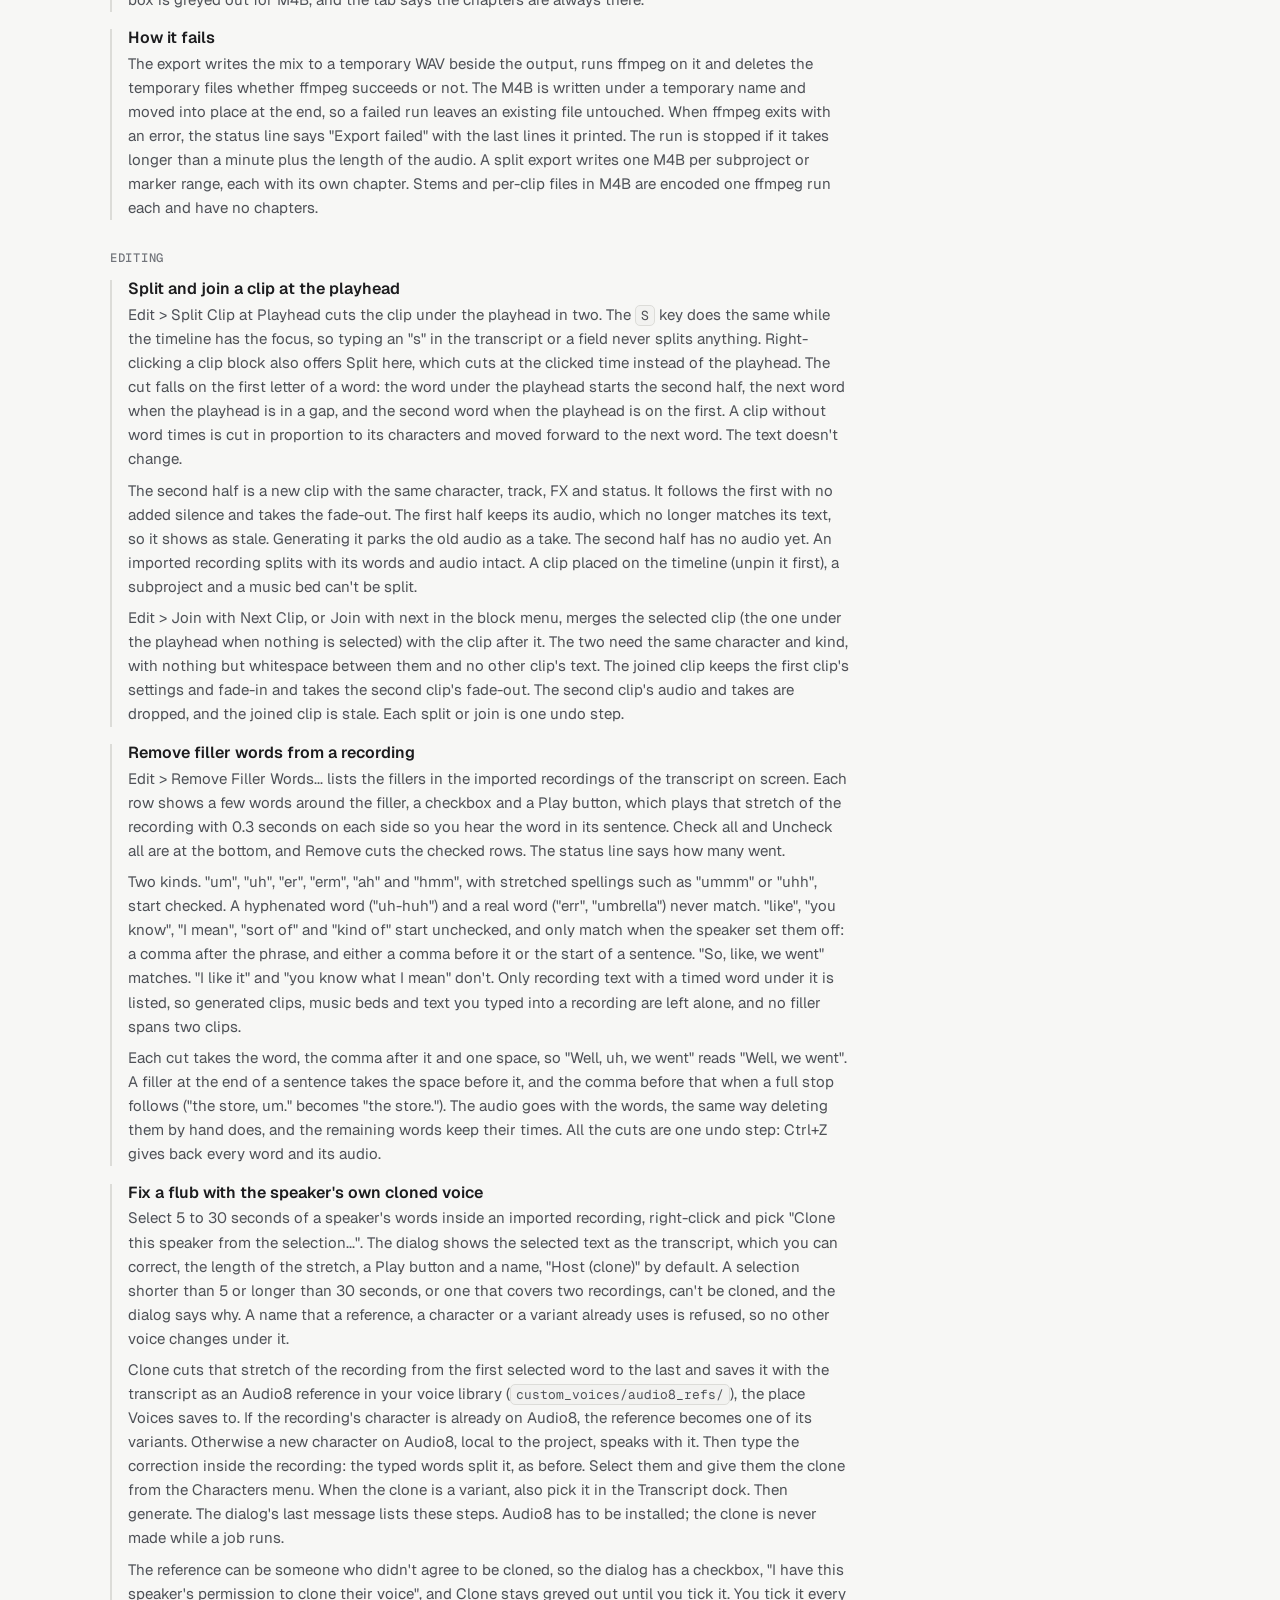
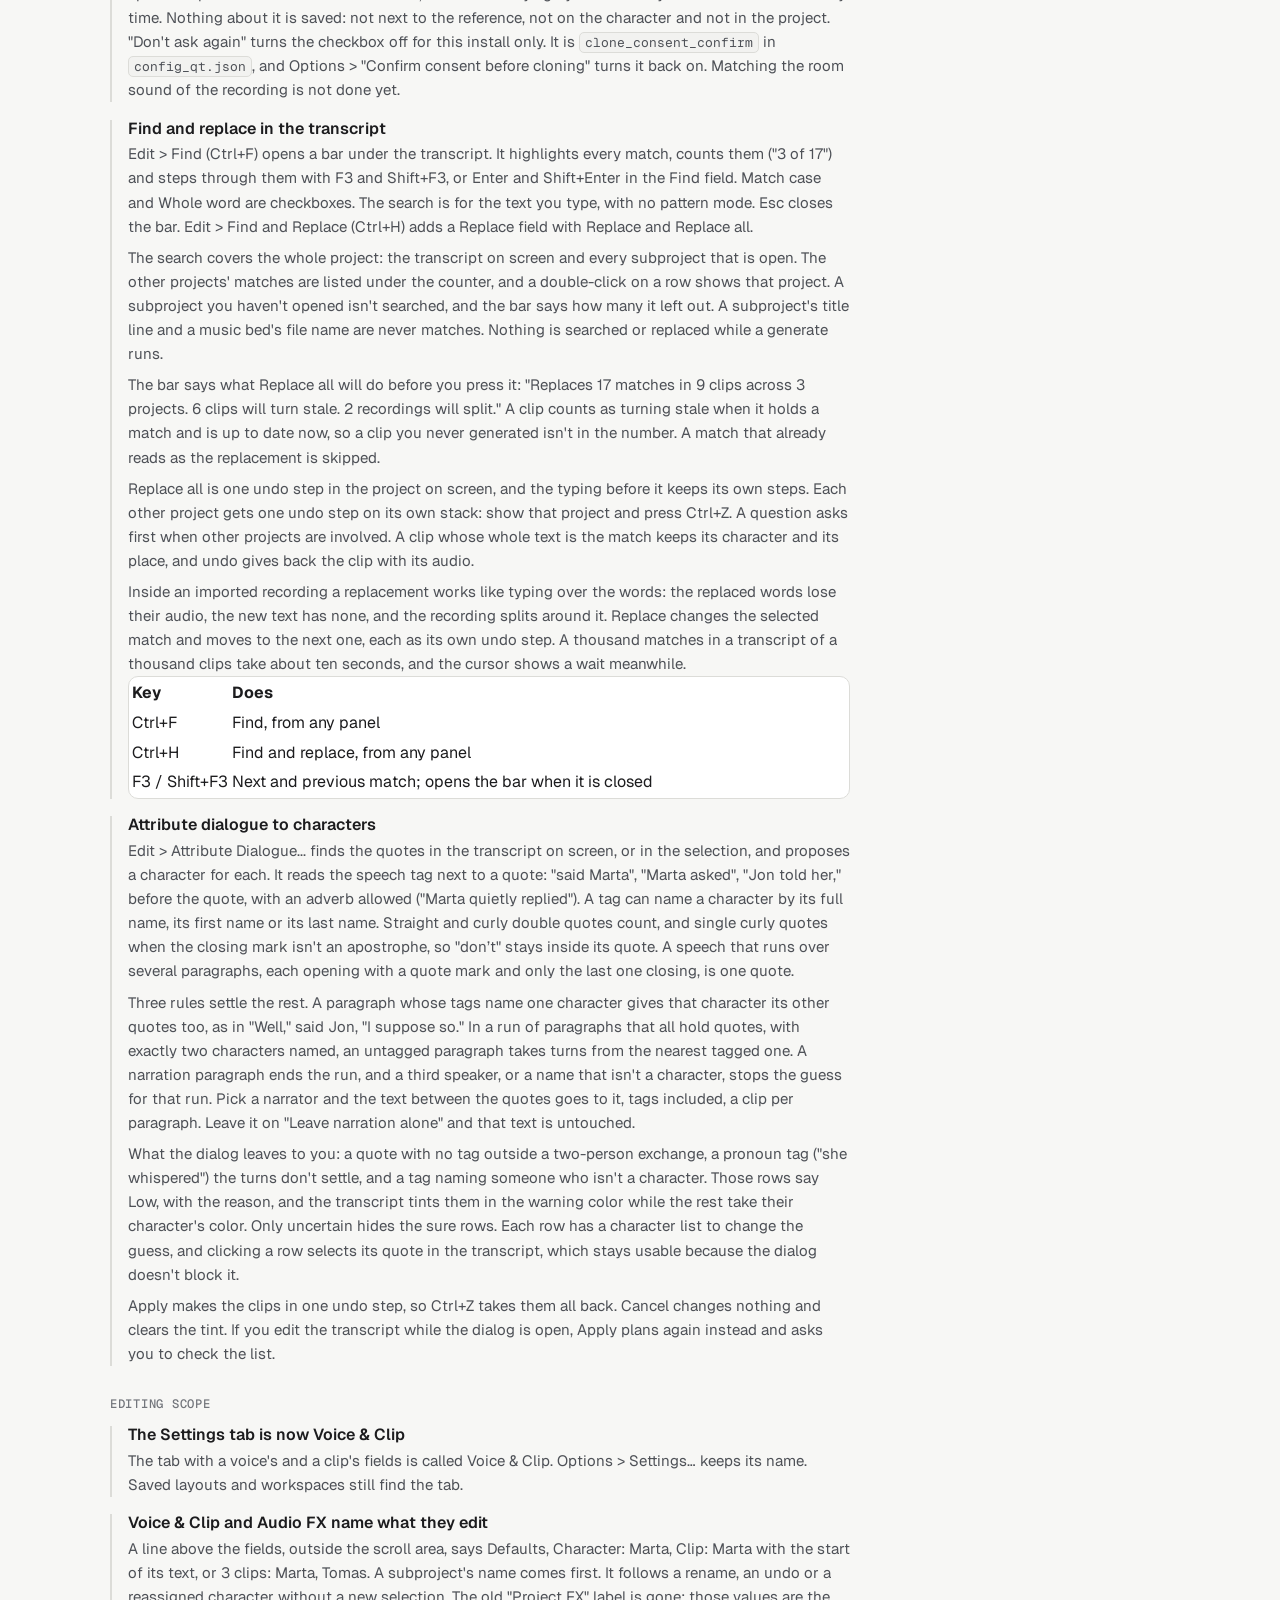
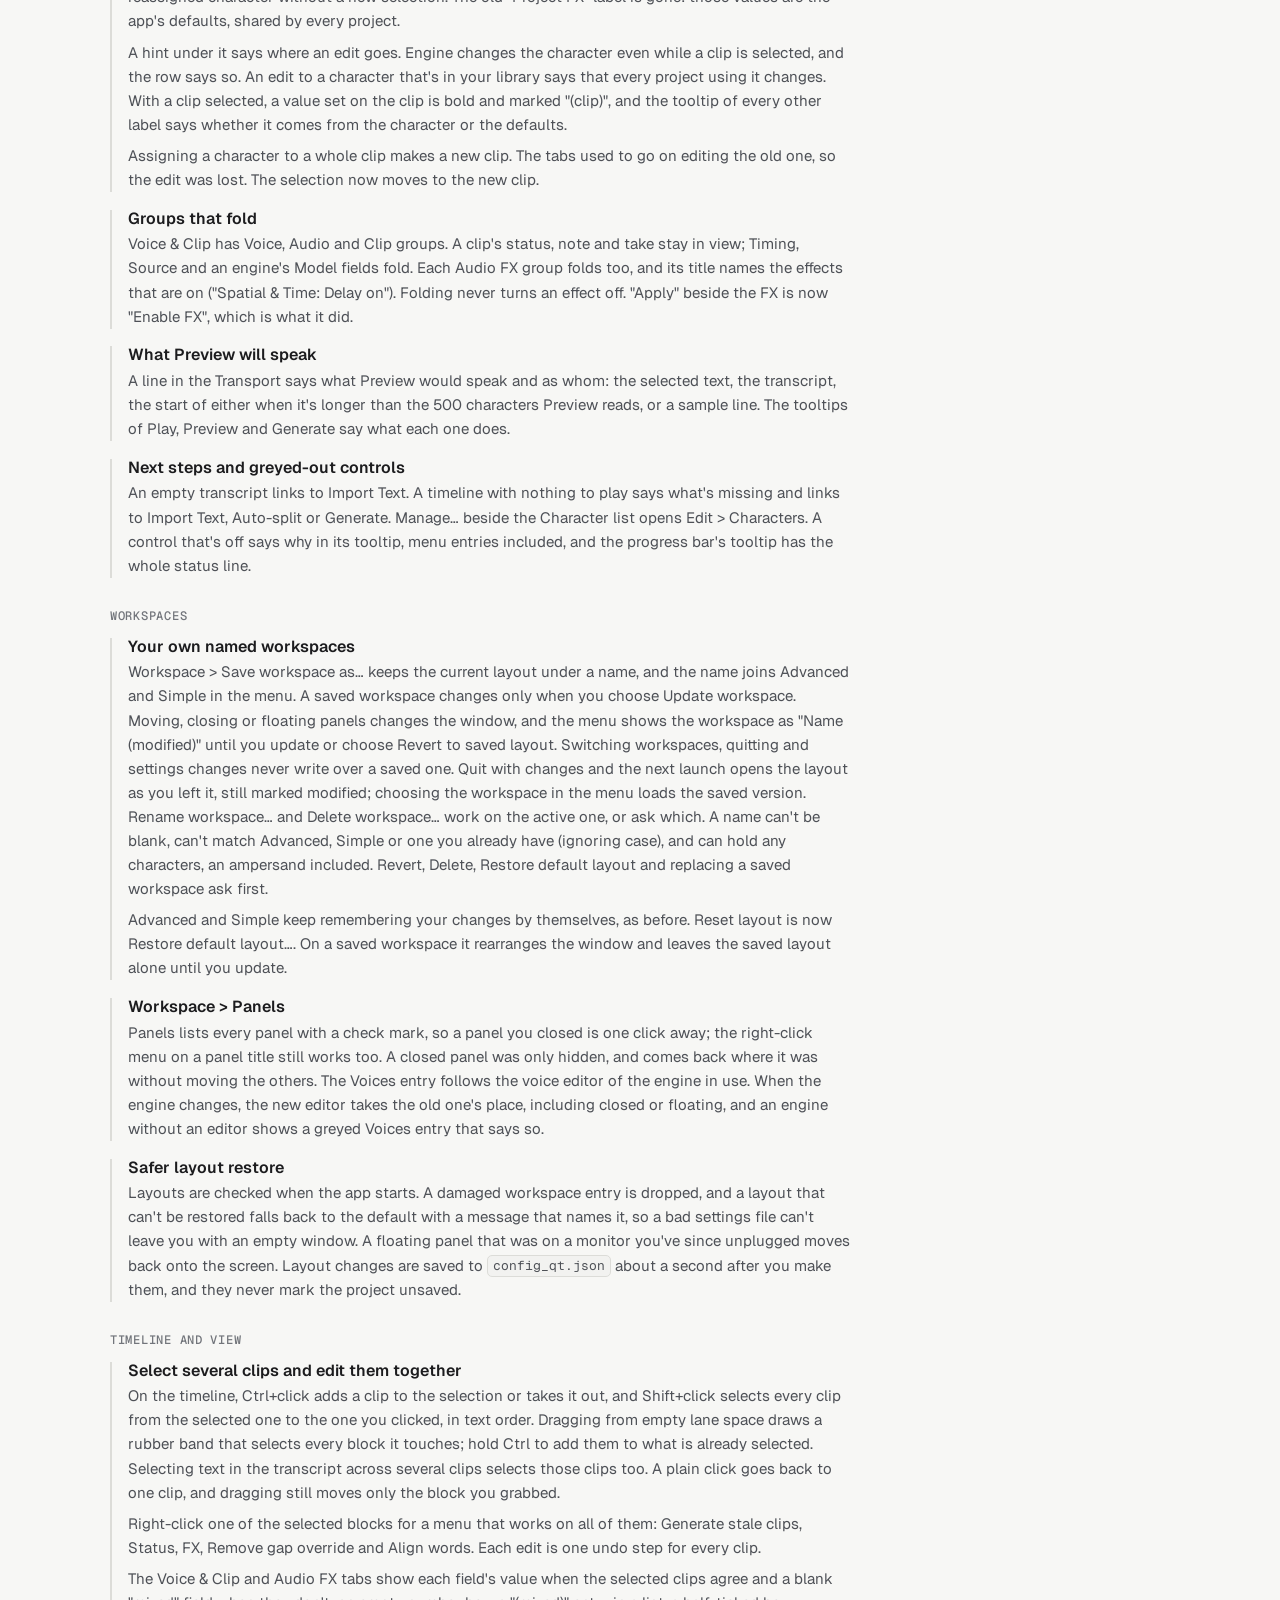
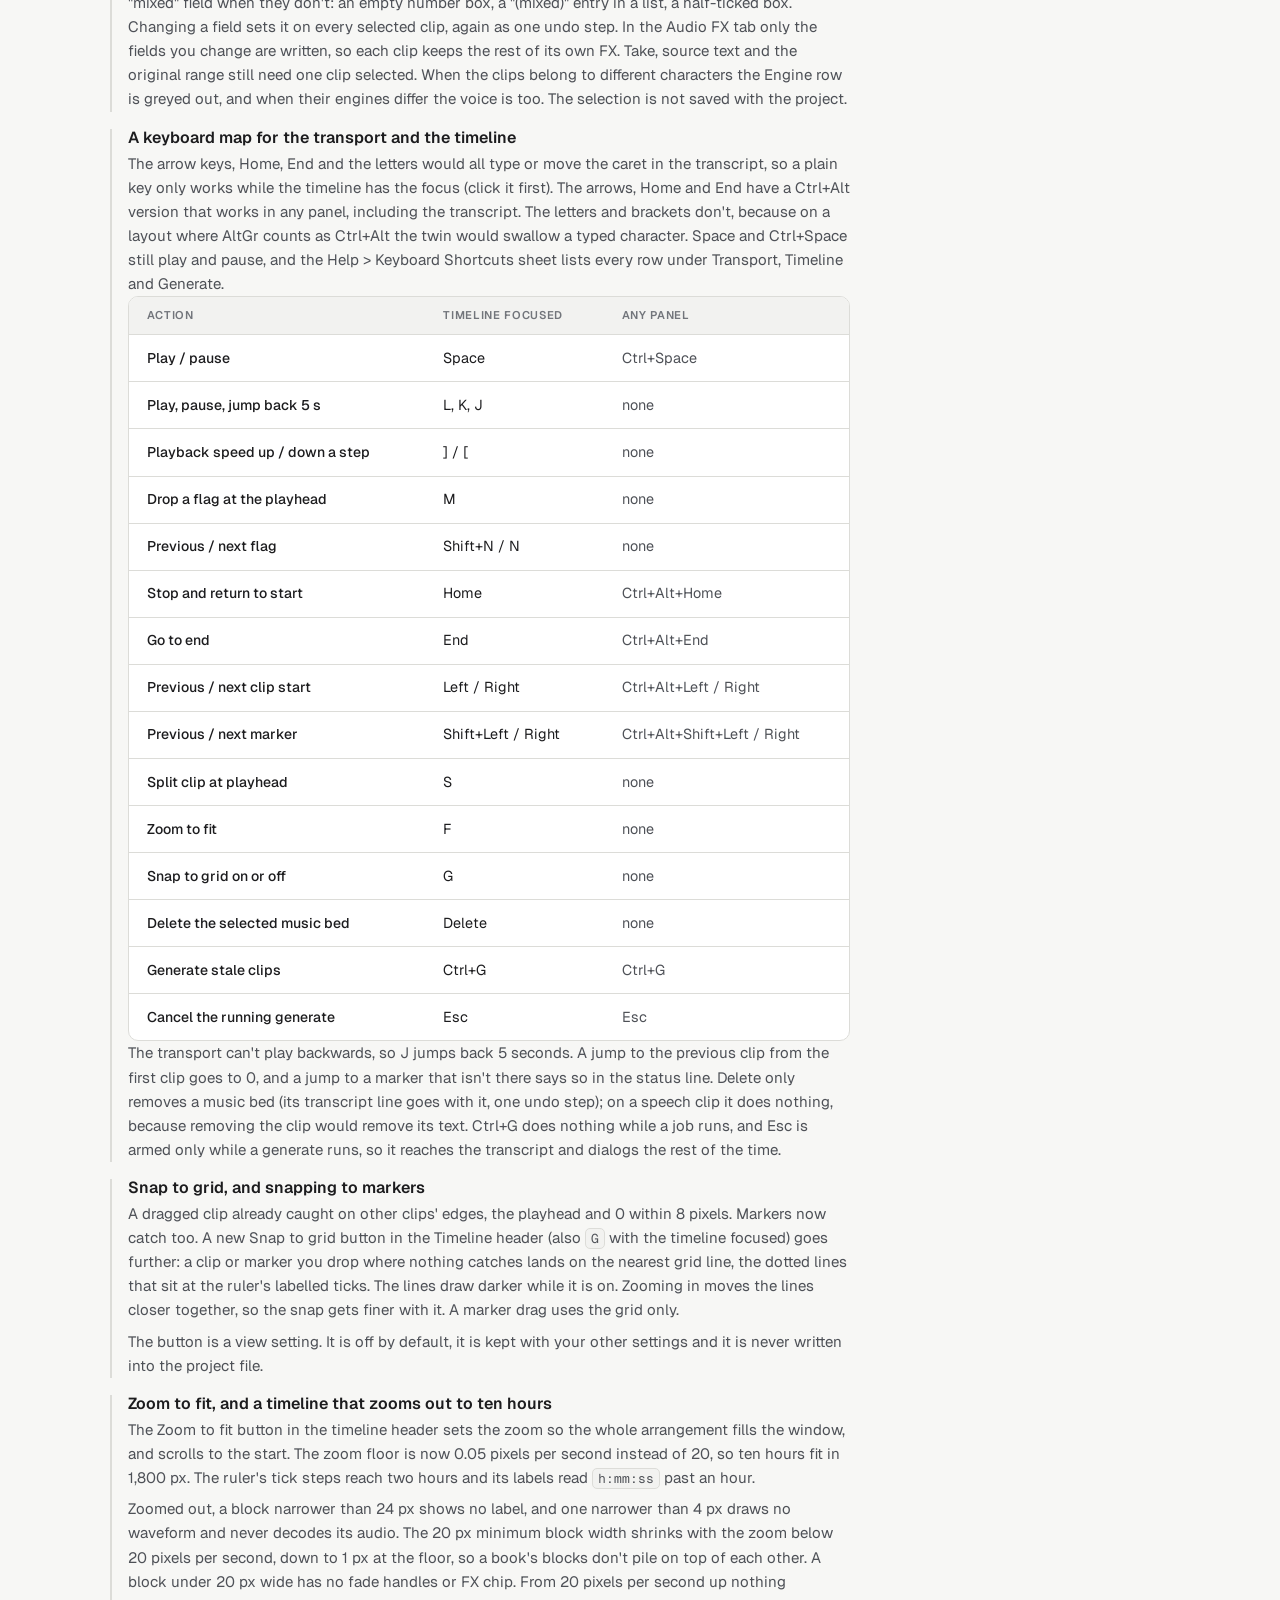
==== commit 64ee9f19: "Test the dock scope headers and document Voice & Clip Assigning a character to a whole clip now move" ====
--- a/docs/changes.html
+++ b/docs/changes.html
@@ -385,6 +385,34 @@
       </div>
 
       <div class="change-group reveal">
+        <h3>Editing scope</h3>
+        <ul class="change-list">
+          <li>
+            <h4>The Settings tab is now Voice &amp; Clip</h4>
+            <p>The tab with a voice's and a clip's fields is called Voice &amp; Clip. Options &gt; Settings&hellip; keeps its name. Saved layouts and workspaces still find the tab.</p>
+          </li>
+          <li>
+            <h4>Voice &amp; Clip and Audio FX name what they edit</h4>
+            <p>A line above the fields, outside the scroll area, says Defaults, Character: Marta, Clip: Marta with the start of its text, or 3 clips: Marta, Tomas. A subproject's name comes first. It follows a rename, an undo or a reassigned character without a new selection. The old "Project FX" label is gone: those values are the app's defaults, shared by every project.</p>
+            <p>A hint under it says where an edit goes. Engine changes the character even while a clip is selected, and the row says so. An edit to a character that's in your library says that every project using it changes. With a clip selected, a value set on the clip is bold and marked "(clip)", and the tooltip of every other label says whether it comes from the character or the defaults.</p>
+            <p>Assigning a character to a whole clip makes a new clip. The tabs used to go on editing the old one, so the edit was lost. The selection now moves to the new clip.</p>
+          </li>
+          <li>
+            <h4>Groups that fold</h4>
+            <p>Voice &amp; Clip has Voice, Audio and Clip groups. A clip's status, note and take stay in view; Timing, Source and an engine's Model fields fold. Each Audio FX group folds too, and its title names the effects that are on ("Spatial &amp; Time: Delay on"). Folding never turns an effect off. "Apply" beside the FX is now "Enable FX", which is what it did.</p>
+          </li>
+          <li>
+            <h4>What Preview will speak</h4>
+            <p>A line in the Transport says what Preview would speak and as whom: the selected text, the transcript, the start of either when it's longer than the 500 characters Preview reads, or a sample line. The tooltips of Play, Preview and Generate say what each one does.</p>
+          </li>
+          <li>
+            <h4>Next steps and greyed-out controls</h4>
+            <p>An empty transcript links to Import Text. A timeline with nothing to play says what's missing and links to Import Text, Auto-split or Generate. Manage&hellip; beside the Character list opens Edit &gt; Characters. A control that's off says why in its tooltip, menu entries included, and the progress bar's tooltip has the whole status line.</p>
+          </li>
+        </ul>
+      </div>
+
+      <div class="change-group reveal">
         <h3>Workspaces</h3>
         <ul class="change-list">
           <li>
@@ -410,7 +438,7 @@
             <h4>Select several clips and edit them together</h4>
             <p>On the timeline, Ctrl+click adds a clip to the selection or takes it out, and Shift+click selects every clip from the selected one to the one you clicked, in text order. Dragging from empty lane space draws a rubber band that selects every block it touches; hold Ctrl to add them to what is already selected. Selecting text in the transcript across several clips selects those clips too. A plain click goes back to one clip, and dragging still moves only the block you grabbed.</p>
             <p>Right-click one of the selected blocks for a menu that works on all of them: Generate stale clips, Status, FX, Remove gap override and Align words. Each edit is one undo step for every clip.</p>
-            <p>The Settings and Audio FX tabs show each field's value when the selected clips agree and a blank "mixed" field when they don't: an empty number box, a "(mixed)" entry in a list, a half-ticked box. Changing a field sets it on every selected clip, again as one undo step. In the Audio FX tab only the fields you change are written, so each clip keeps the rest of its own FX. Take, source text and the original range still need one clip selected. When the clips belong to different characters the Engine row is greyed out, and when their engines differ the voice is too. The selection is not saved with the project.</p>
+            <p>The Voice &amp; Clip and Audio FX tabs show each field's value when the selected clips agree and a blank "mixed" field when they don't: an empty number box, a "(mixed)" entry in a list, a half-ticked box. Changing a field sets it on every selected clip, again as one undo step. In the Audio FX tab only the fields you change are written, so each clip keeps the rest of its own FX. Take, source text and the original range still need one clip selected. When the clips belong to different characters the Engine row is greyed out, and when their engines differ the voice is too. The selection is not saved with the project.</p>
           </li>
           <li>
             <h4>A keyboard map for the transport and the timeline</h4>
@@ -472,7 +500,7 @@
           </li>
           <li>
             <h4>Overlap: <code>[Sam, overlap:0.3]:</code></h4>
-            <p>A line can start before the line above it ends. Write the overlap in seconds, 0 to 5, after a comma in the tag: <code>[Sam, overlap:0.3]: right, exactly</code>, or <code>[Sam:Radio, overlap:0.3]:</code> with an FX. Typing the line and pressing Enter, and Auto-split, both put it on the clip, in the same undo step. The Settings tab has an Overlap field for a selected clip, where blank clears it. The clip starts at the end of the clip before it minus the overlap, and the clip after it starts when the longer of the two ends. Overlap 0 starts it with no gap.</p>
+            <p>A line can start before the line above it ends. Write the overlap in seconds, 0 to 5, after a comma in the tag: <code>[Sam, overlap:0.3]: right, exactly</code>, or <code>[Sam:Radio, overlap:0.3]:</code> with an FX. Typing the line and pressing Enter, and Auto-split, both put it on the clip, in the same undo step. The Voice &amp; Clip tab has an Overlap field for a selected clip, where blank clears it. The clip starts at the end of the clip before it minus the overlap, and the clip after it starts when the longer of the two ends. Overlap 0 starts it with no gap.</p>
             <p>Two characters on different tracks overlap without the red overlap border. On one track the border shows and Auto-crossfade applies. A clip you've dragged to a time ignores the overlap, and the second half of a split clip doesn't inherit it. The tag's other half changed too: a bracket is read as <code>name[:FX]</code> followed by <code>, key:value</code> options. A key other than <code>overlap</code>, or an overlap that isn't a number, is ignored with a warning in the status line. A name with a comma in it, such as <code>[Smith, John]:</code>, is still a name. Projects with no clips read the name and drop the overlap, since that path has no timeline. The overlap is stored in the clip's overrides, so a project saved with it opens in an older version with the clips placed one after another.</p>
           </li>
         </ul>
@@ -654,7 +682,7 @@
           </li>
           <li>
             <h4>One word for each idea in the window</h4>
-            <p>The window drops words the docs had already dropped. A saved FX is "FX", not "FX Preset": the Audio FX tab has "Save FX...", the Settings tab and the Characters dialog have an "FX" row, and a clip with no FX shows "No FX". The Generate menu says "Generate stale clips", and the Export dialog calls a clip that needs generating "stale" instead of "out of date". The Voices tab says Reference and Mix. Its Reference editor asks for a "WAV file", and the mixing editor lists "Mixes" and asks for a "Mix name". About shows the "Mixes folder". A subproject's block menu says "Generate", and its status line says "Exporting" for the mixdown it writes. JIT status lines say "segment" where they said "chunk". Kokoro reports "Kokoro ready" and "Kokoro failed to load". Saved projects and <code>config_qt.json</code> load as before. The stored value of a clip's or character's FX did not change, only what the combo shows.</p>
+            <p>The window drops words the docs had already dropped. A saved FX is "FX", not "FX Preset": the Audio FX tab has "Save FX...", the Voice &amp; Clip tab and the Characters dialog have an "FX" row, and a clip with no FX shows "No FX". The Generate menu says "Generate stale clips", and the Export dialog calls a clip that needs generating "stale" instead of "out of date". The Voices tab says Reference and Mix. Its Reference editor asks for a "WAV file", and the mixing editor lists "Mixes" and asks for a "Mix name". About shows the "Mixes folder". A subproject's block menu says "Generate", and its status line says "Exporting" for the mixdown it writes. JIT status lines say "segment" where they said "chunk". Kokoro reports "Kokoro ready" and "Kokoro failed to load". Saved projects and <code>config_qt.json</code> load as before. The stored value of a clip's or character's FX did not change, only what the combo shows.</p>
           </li>
         </ul>
       </div>
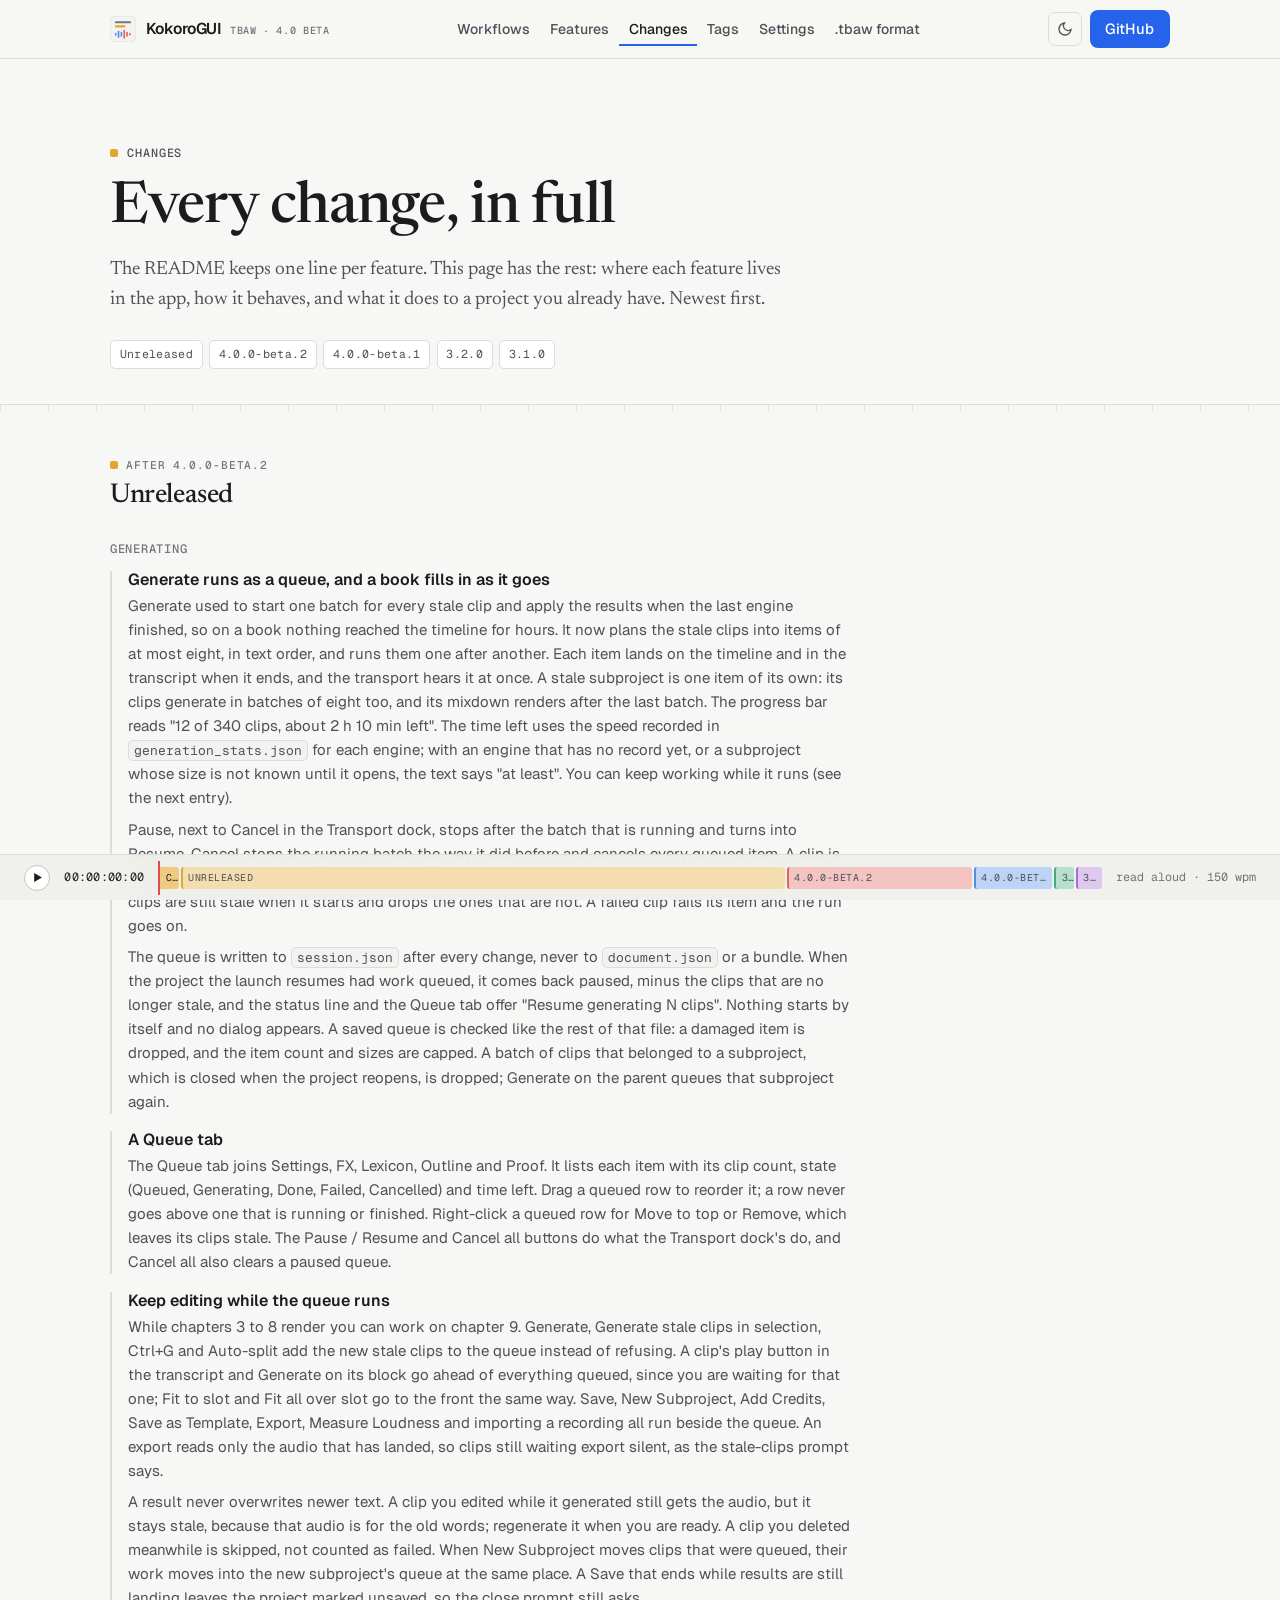
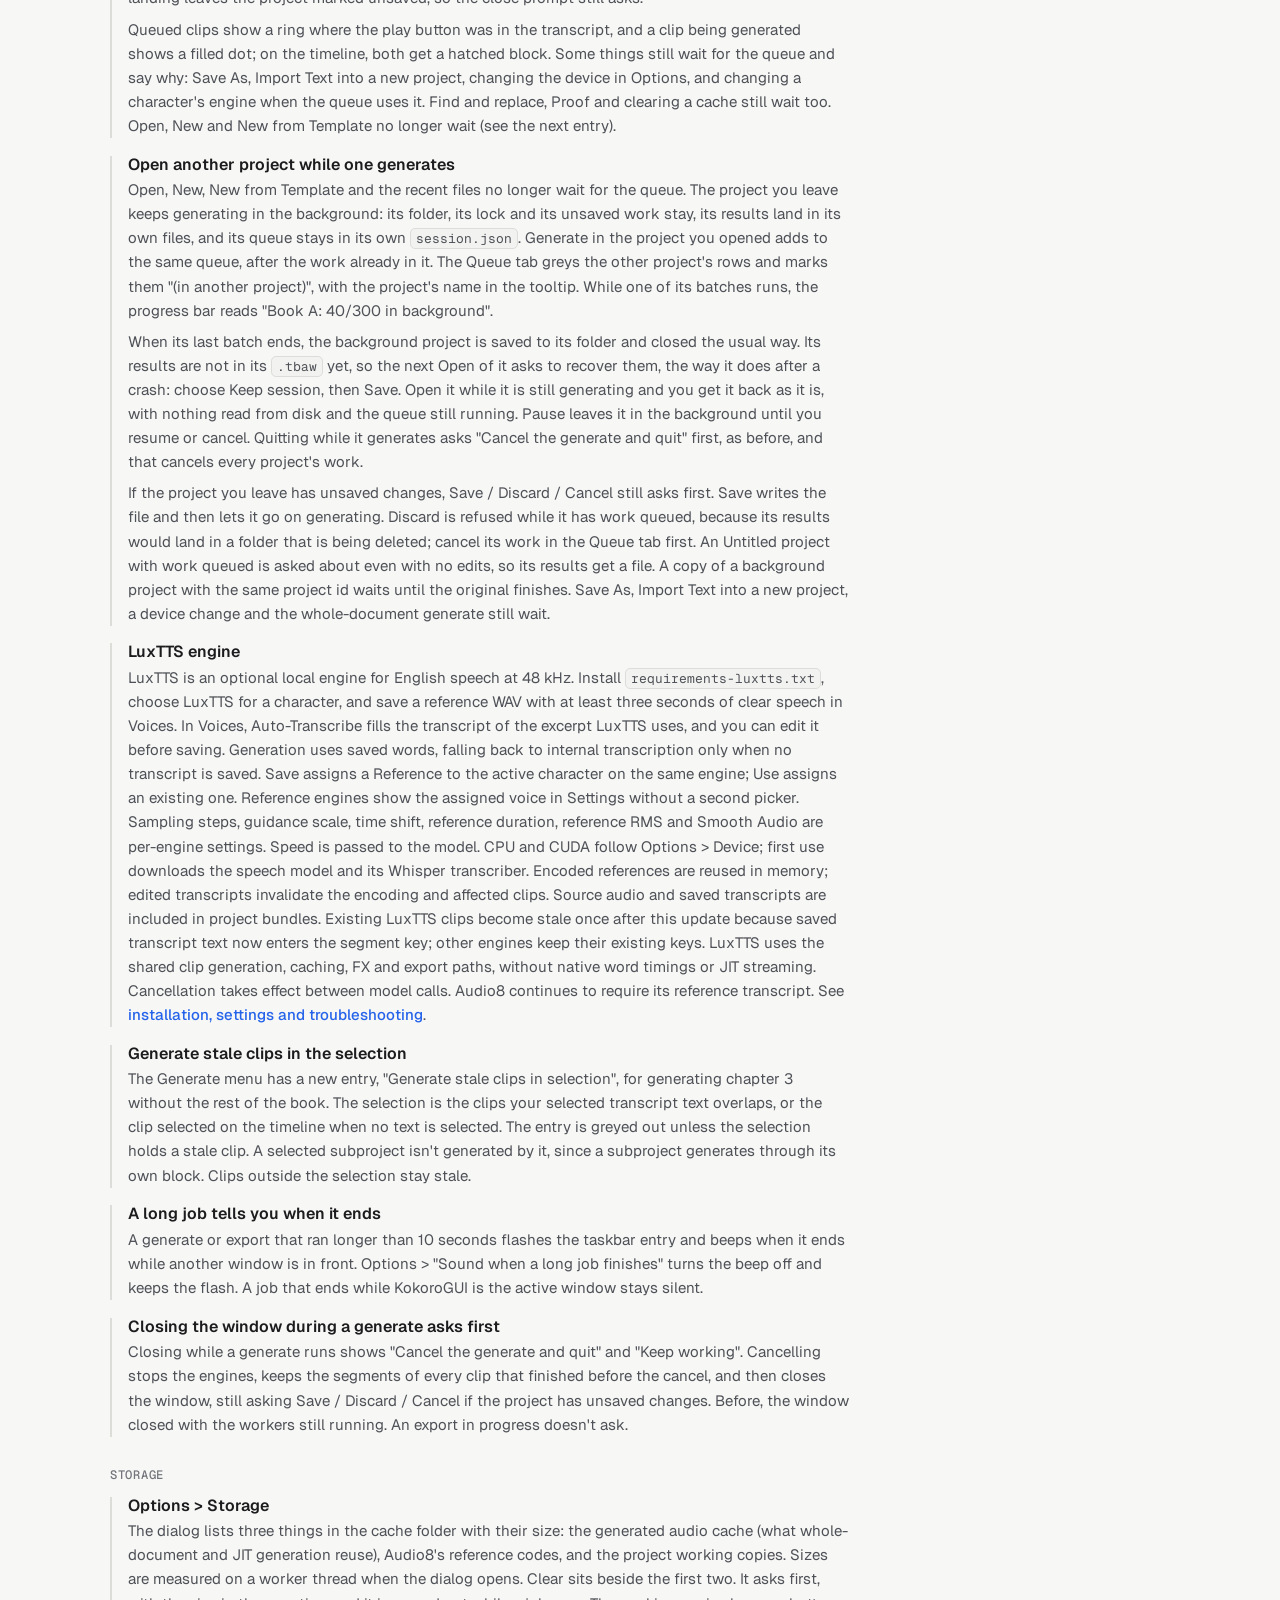
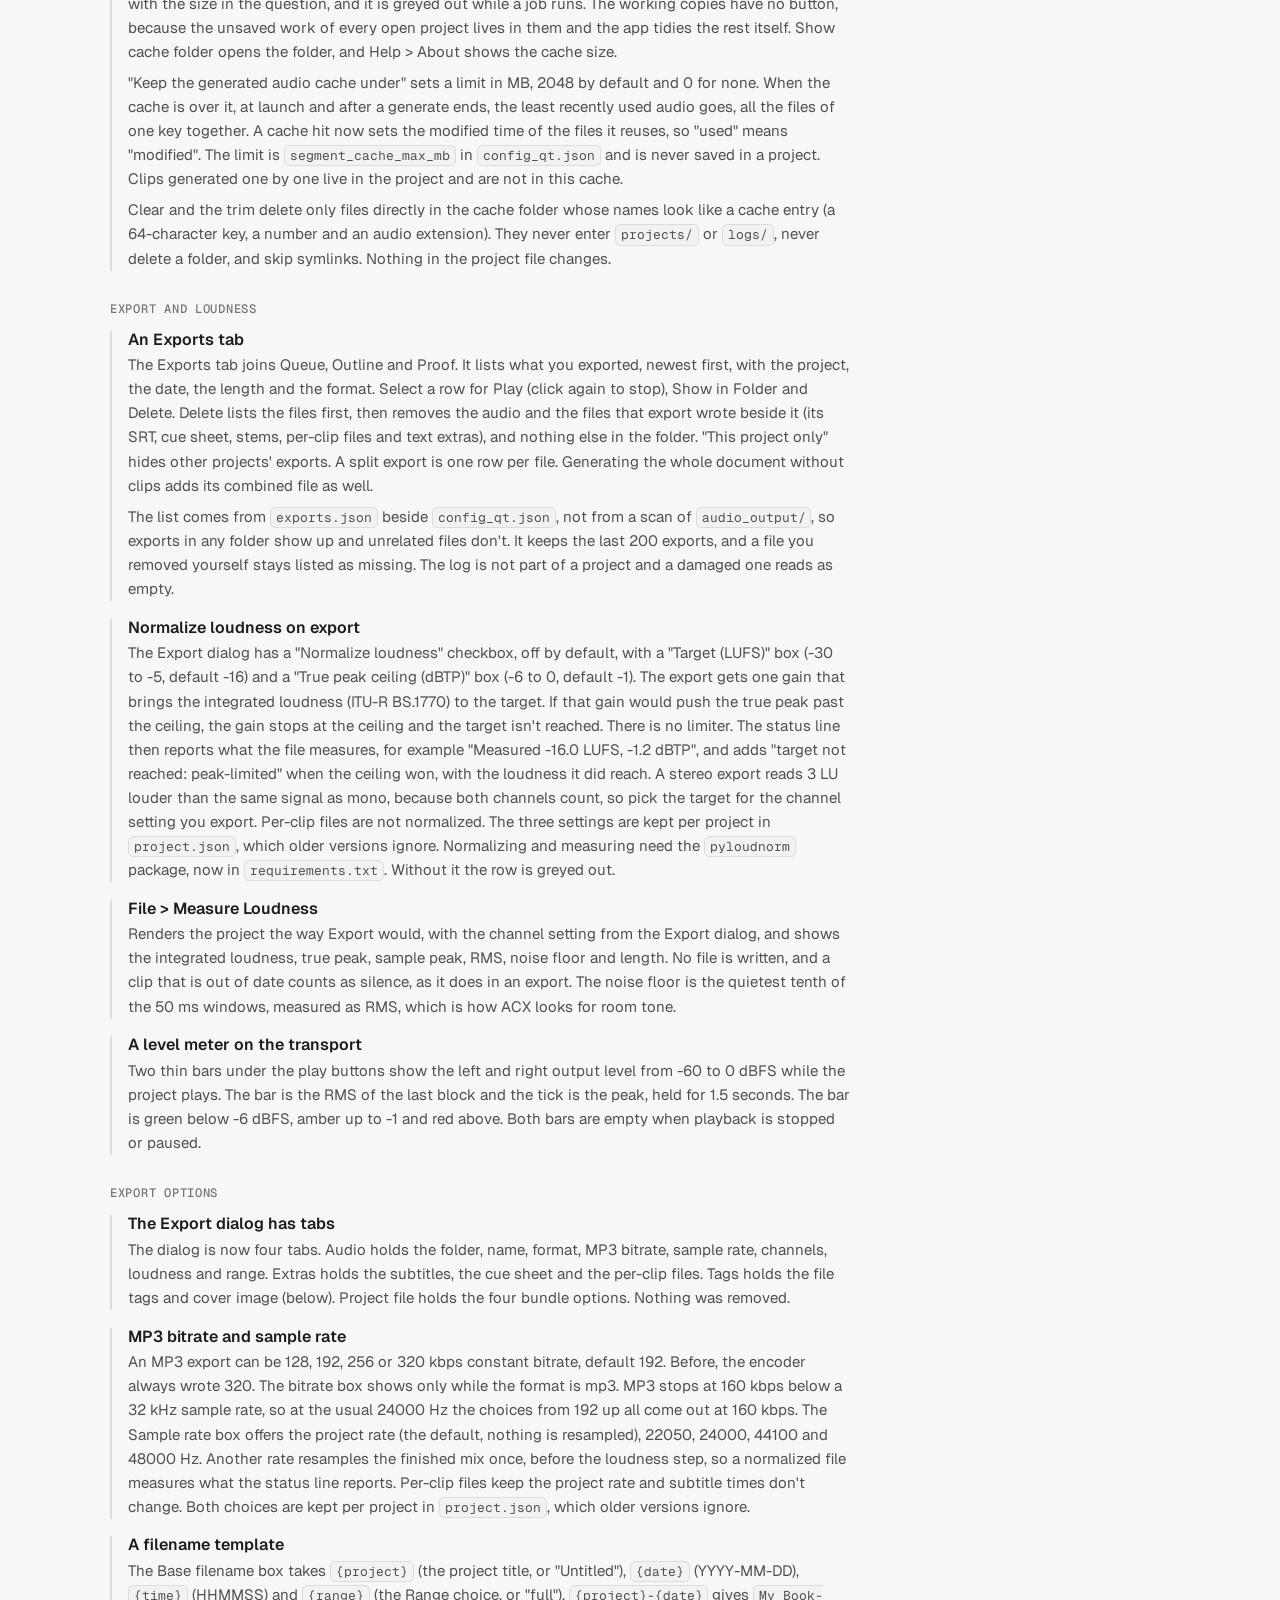
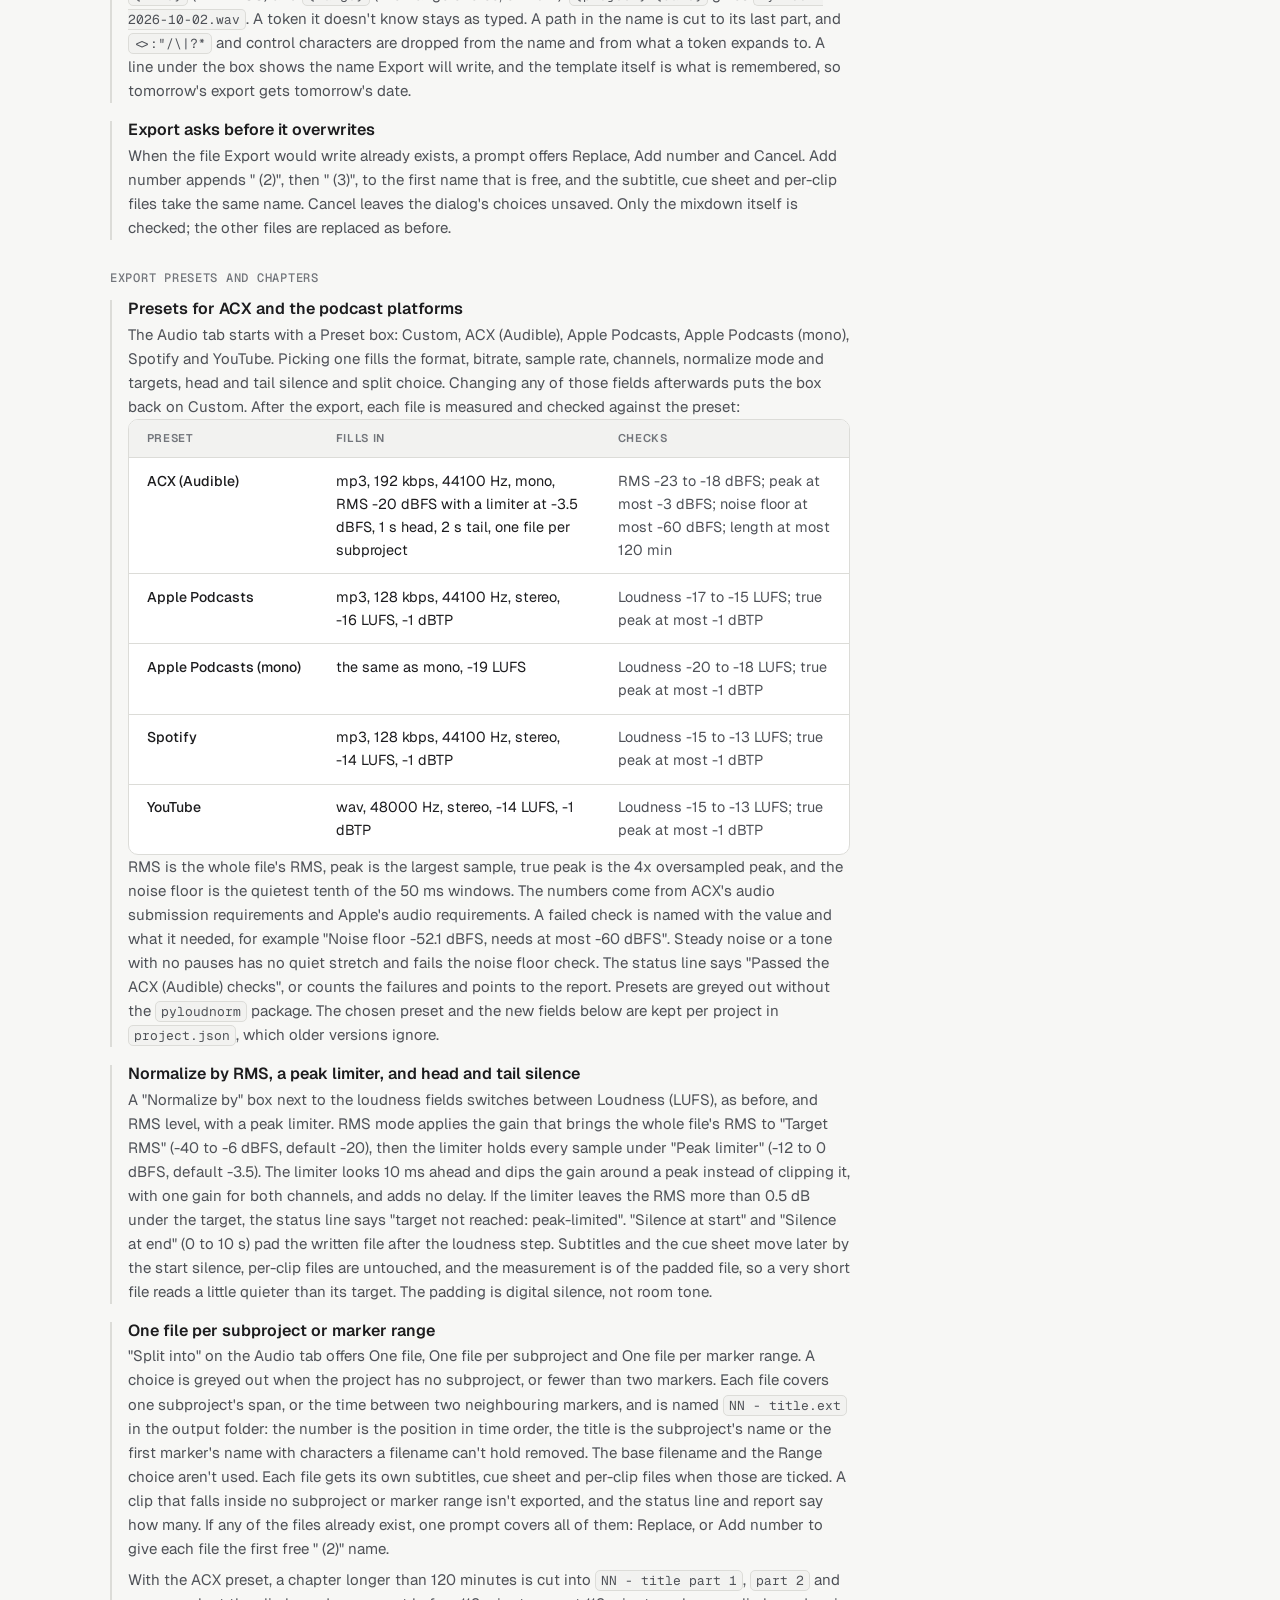
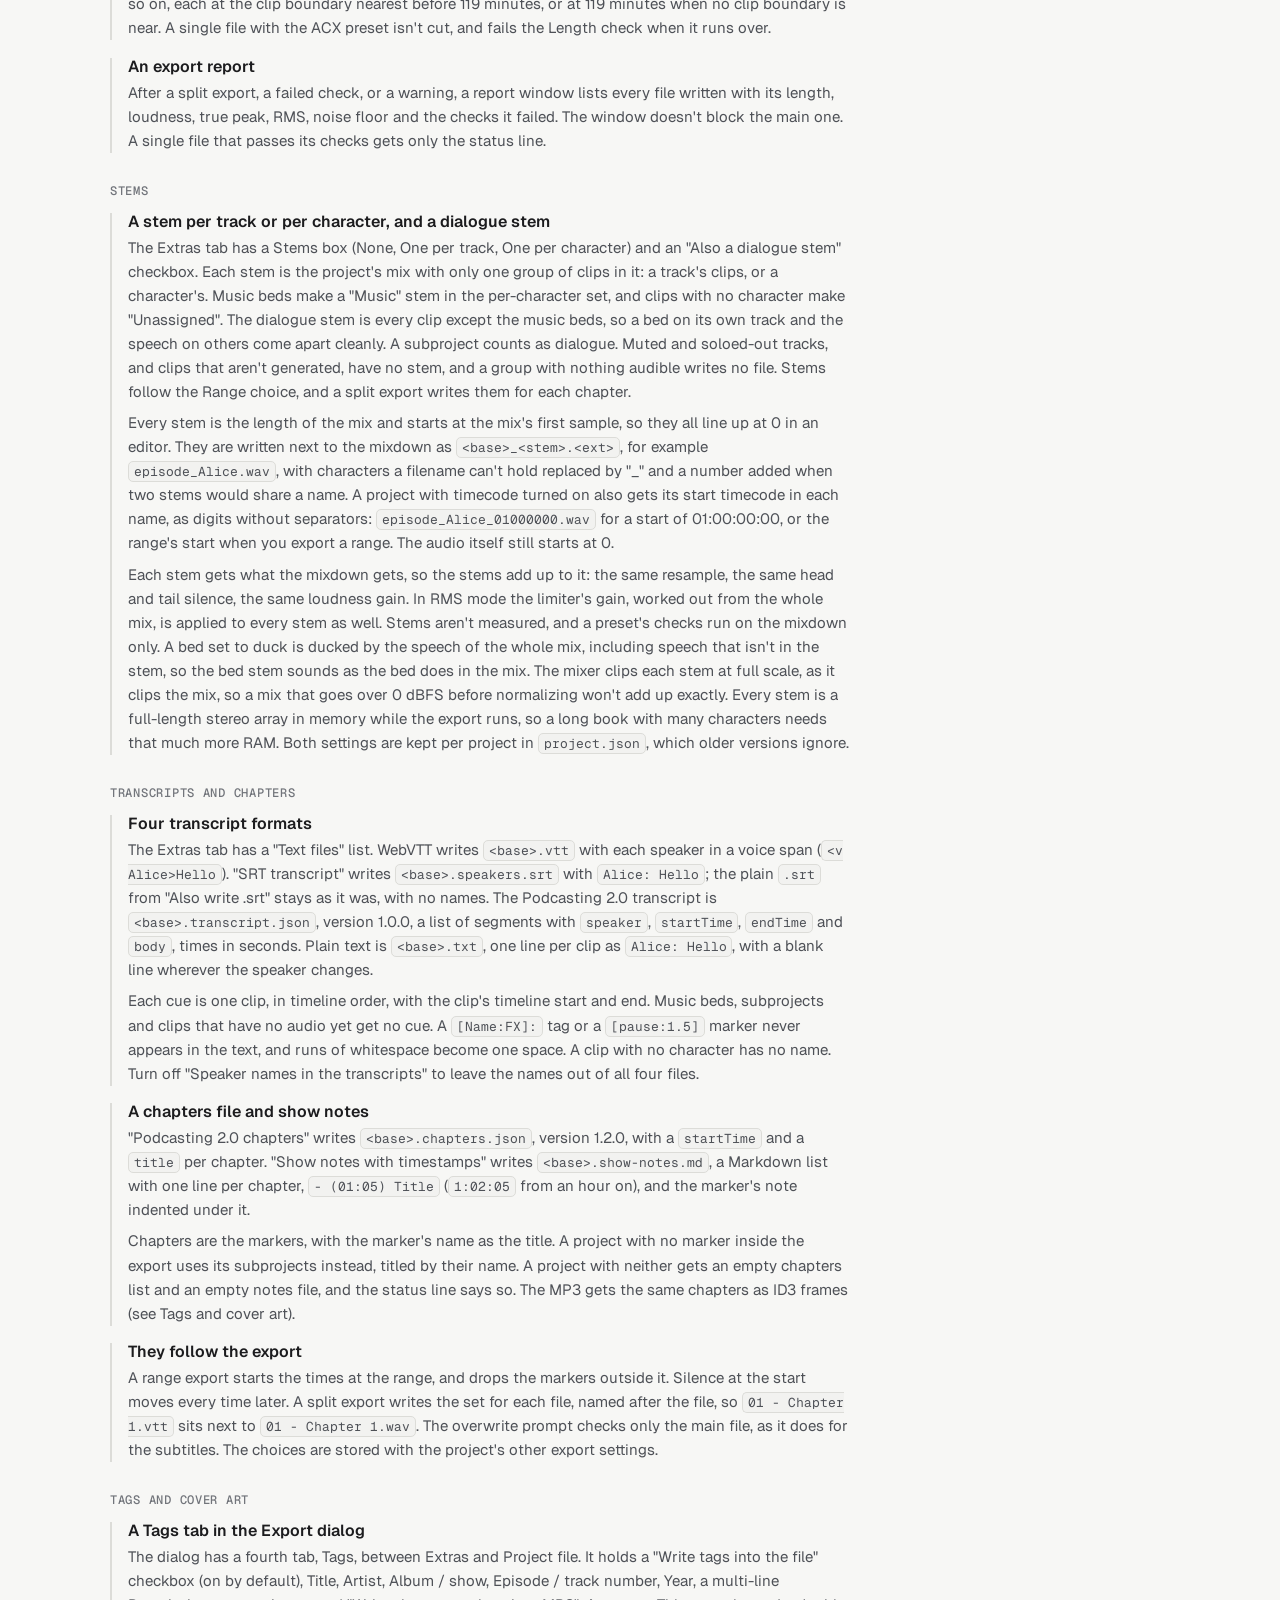
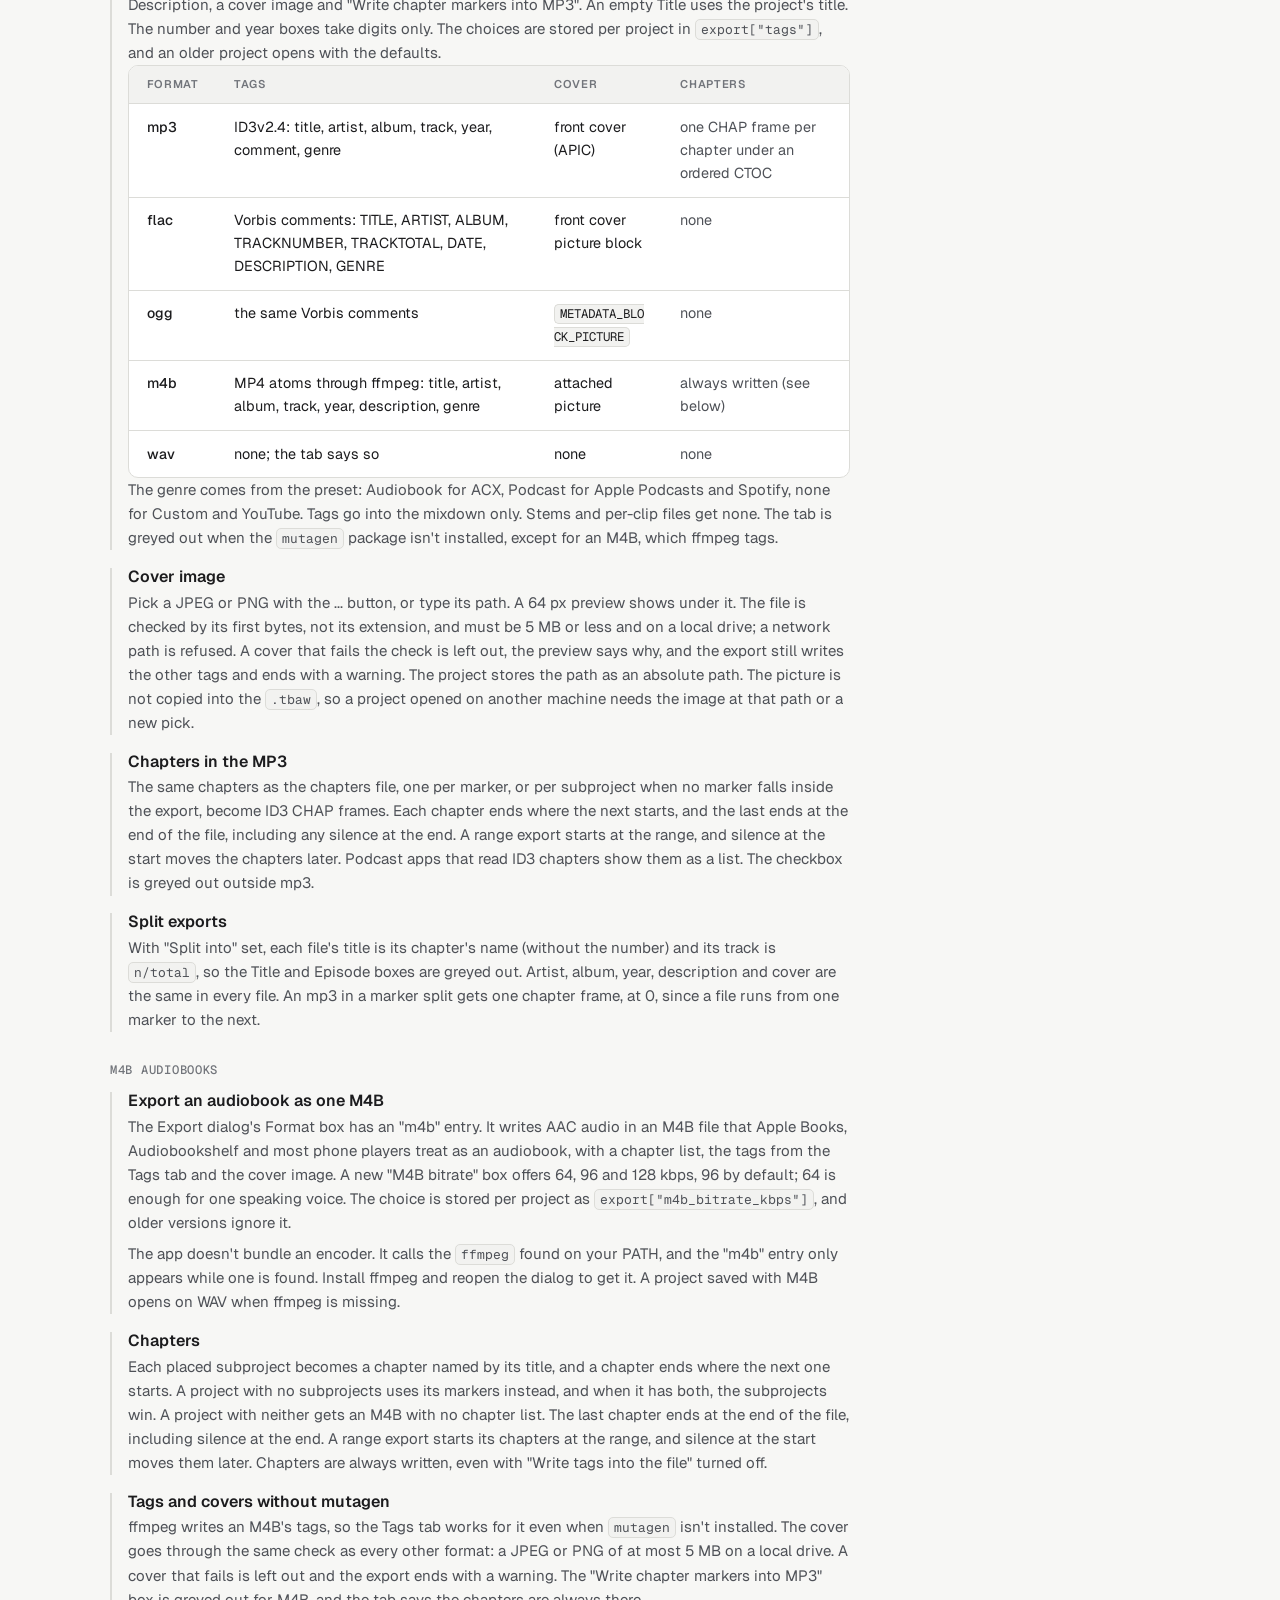
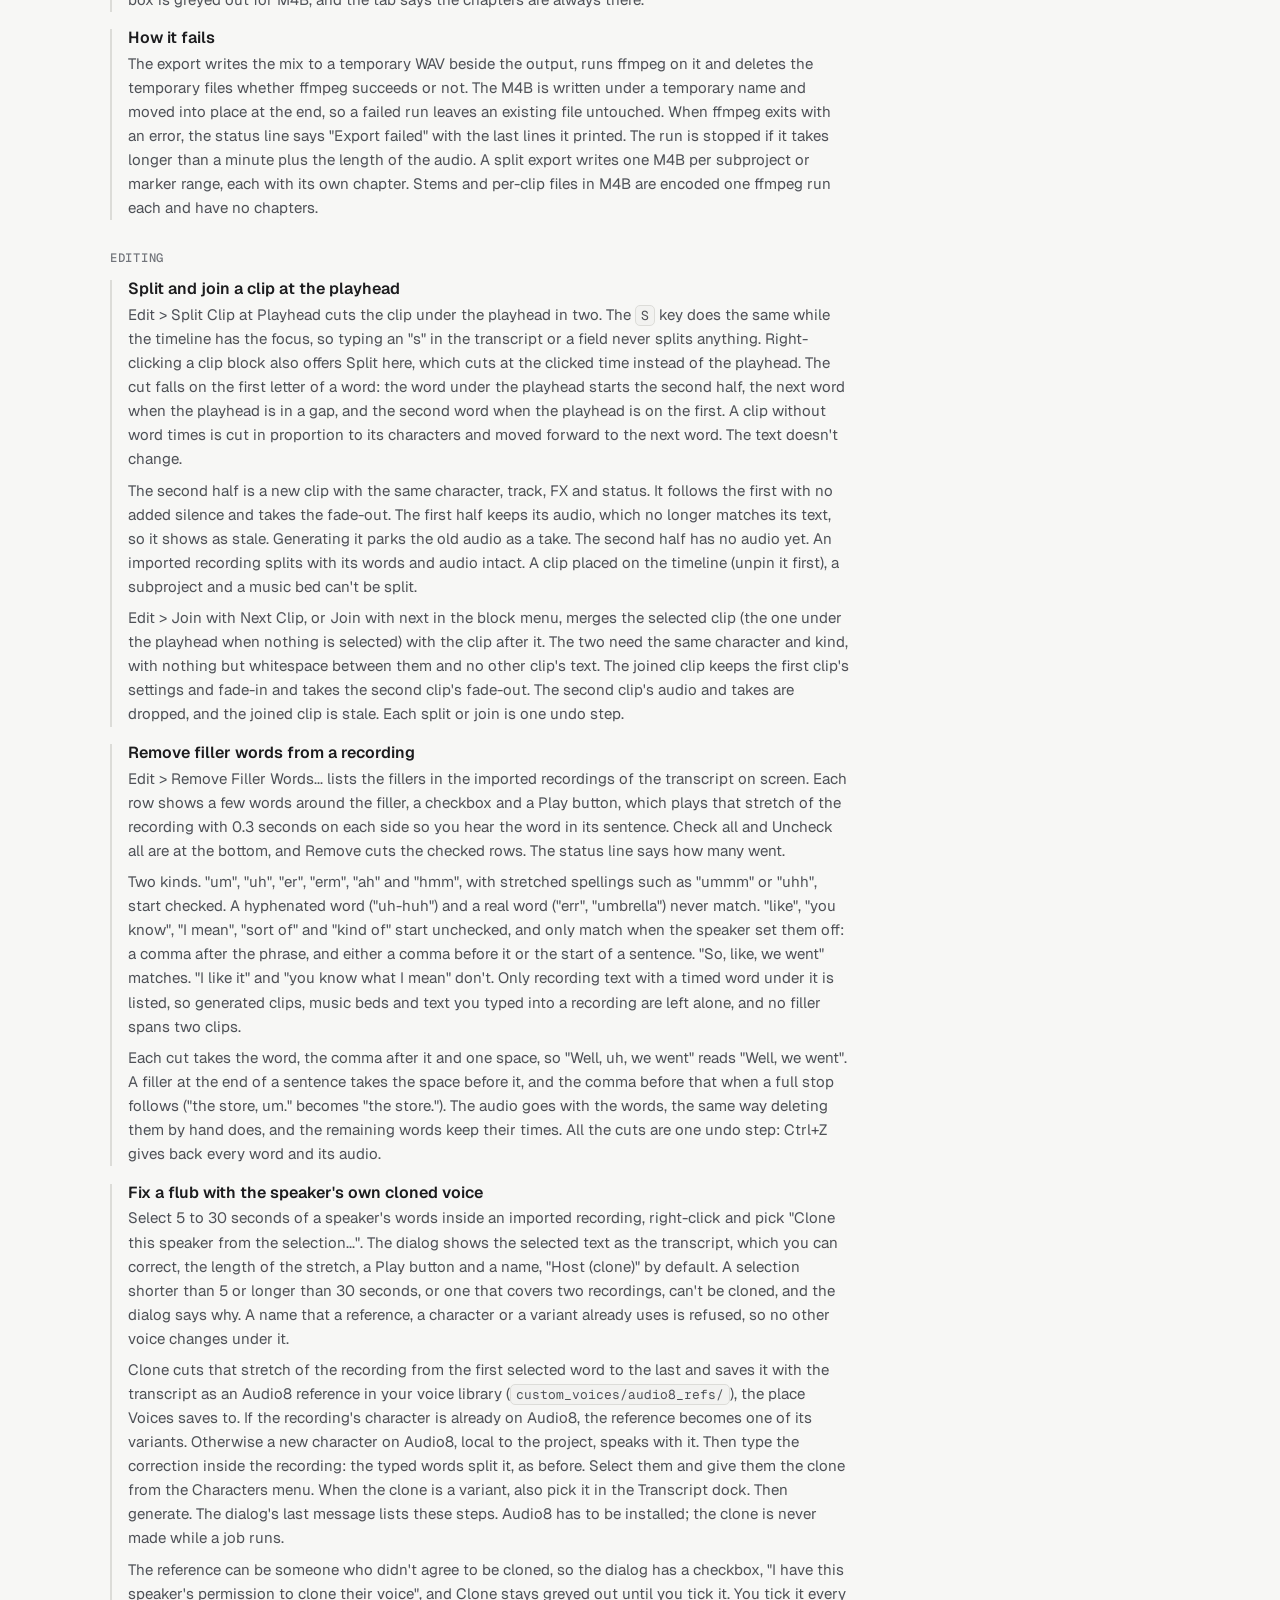
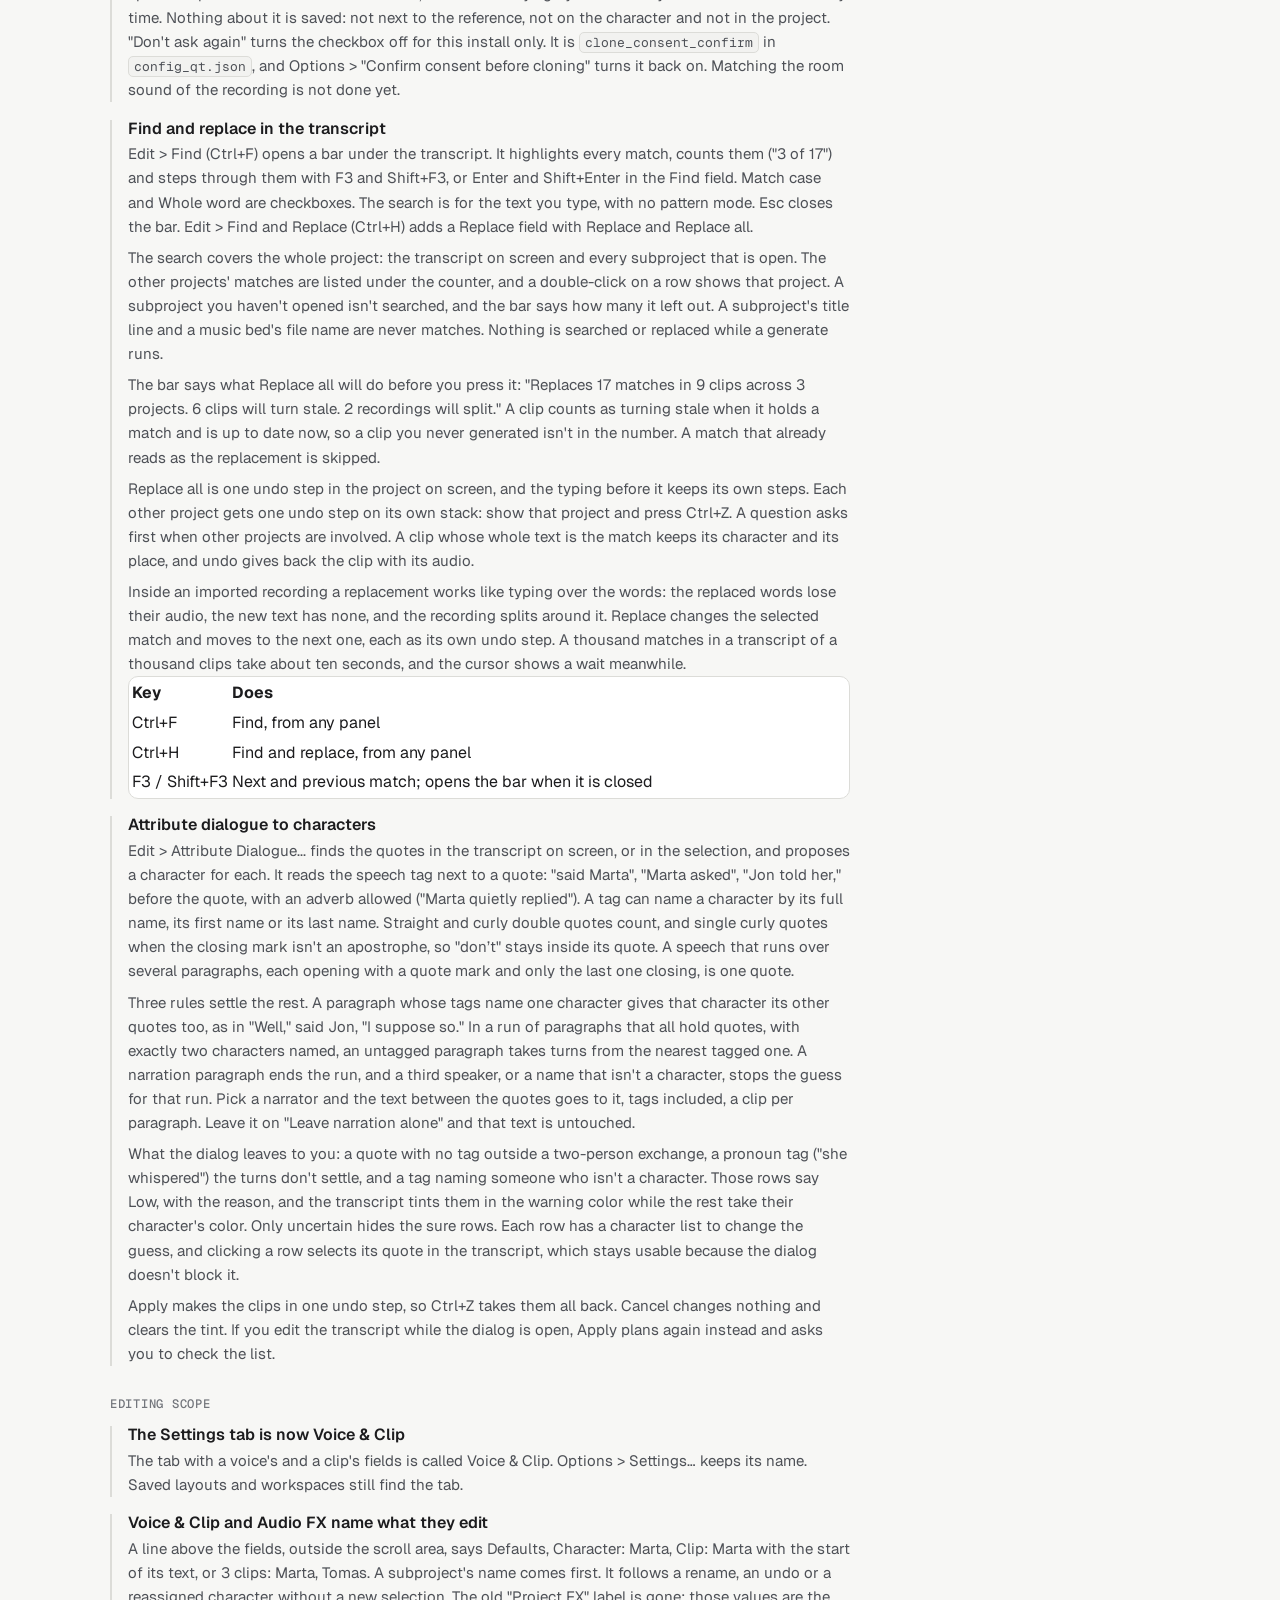
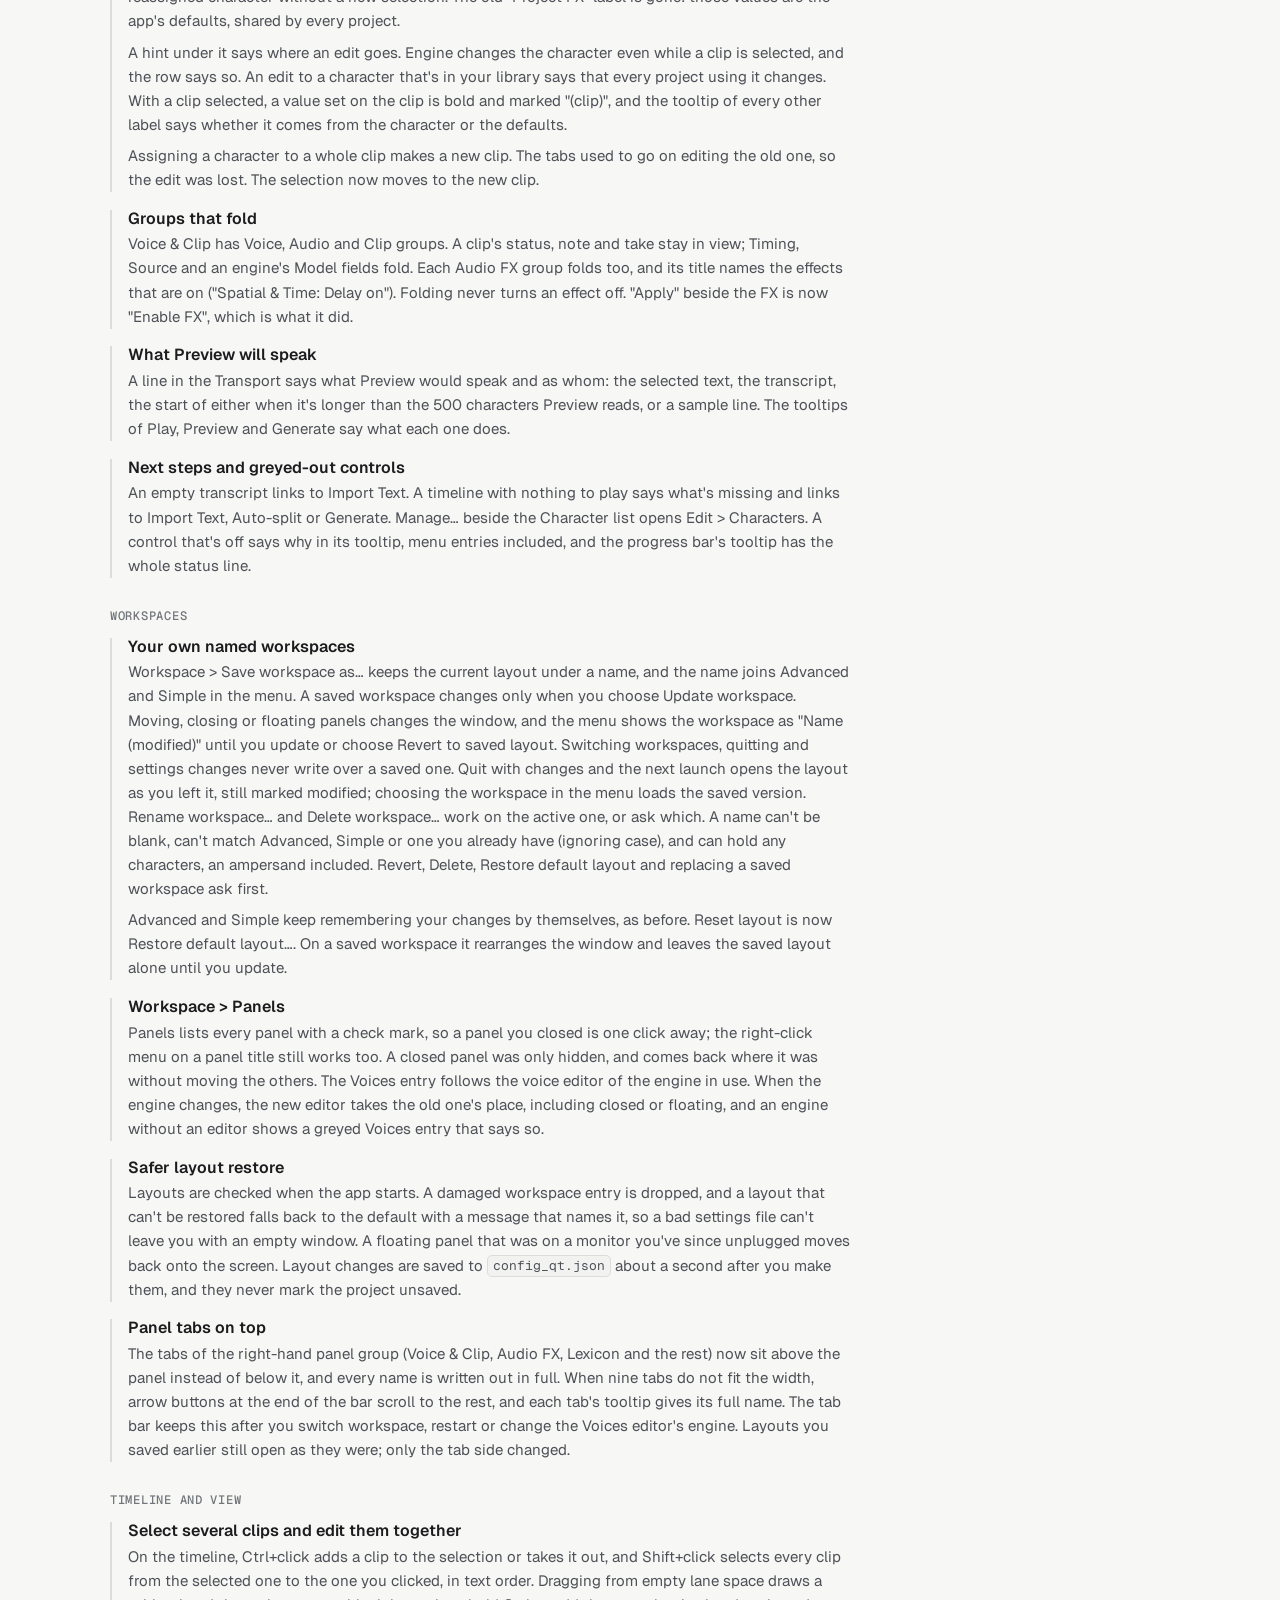
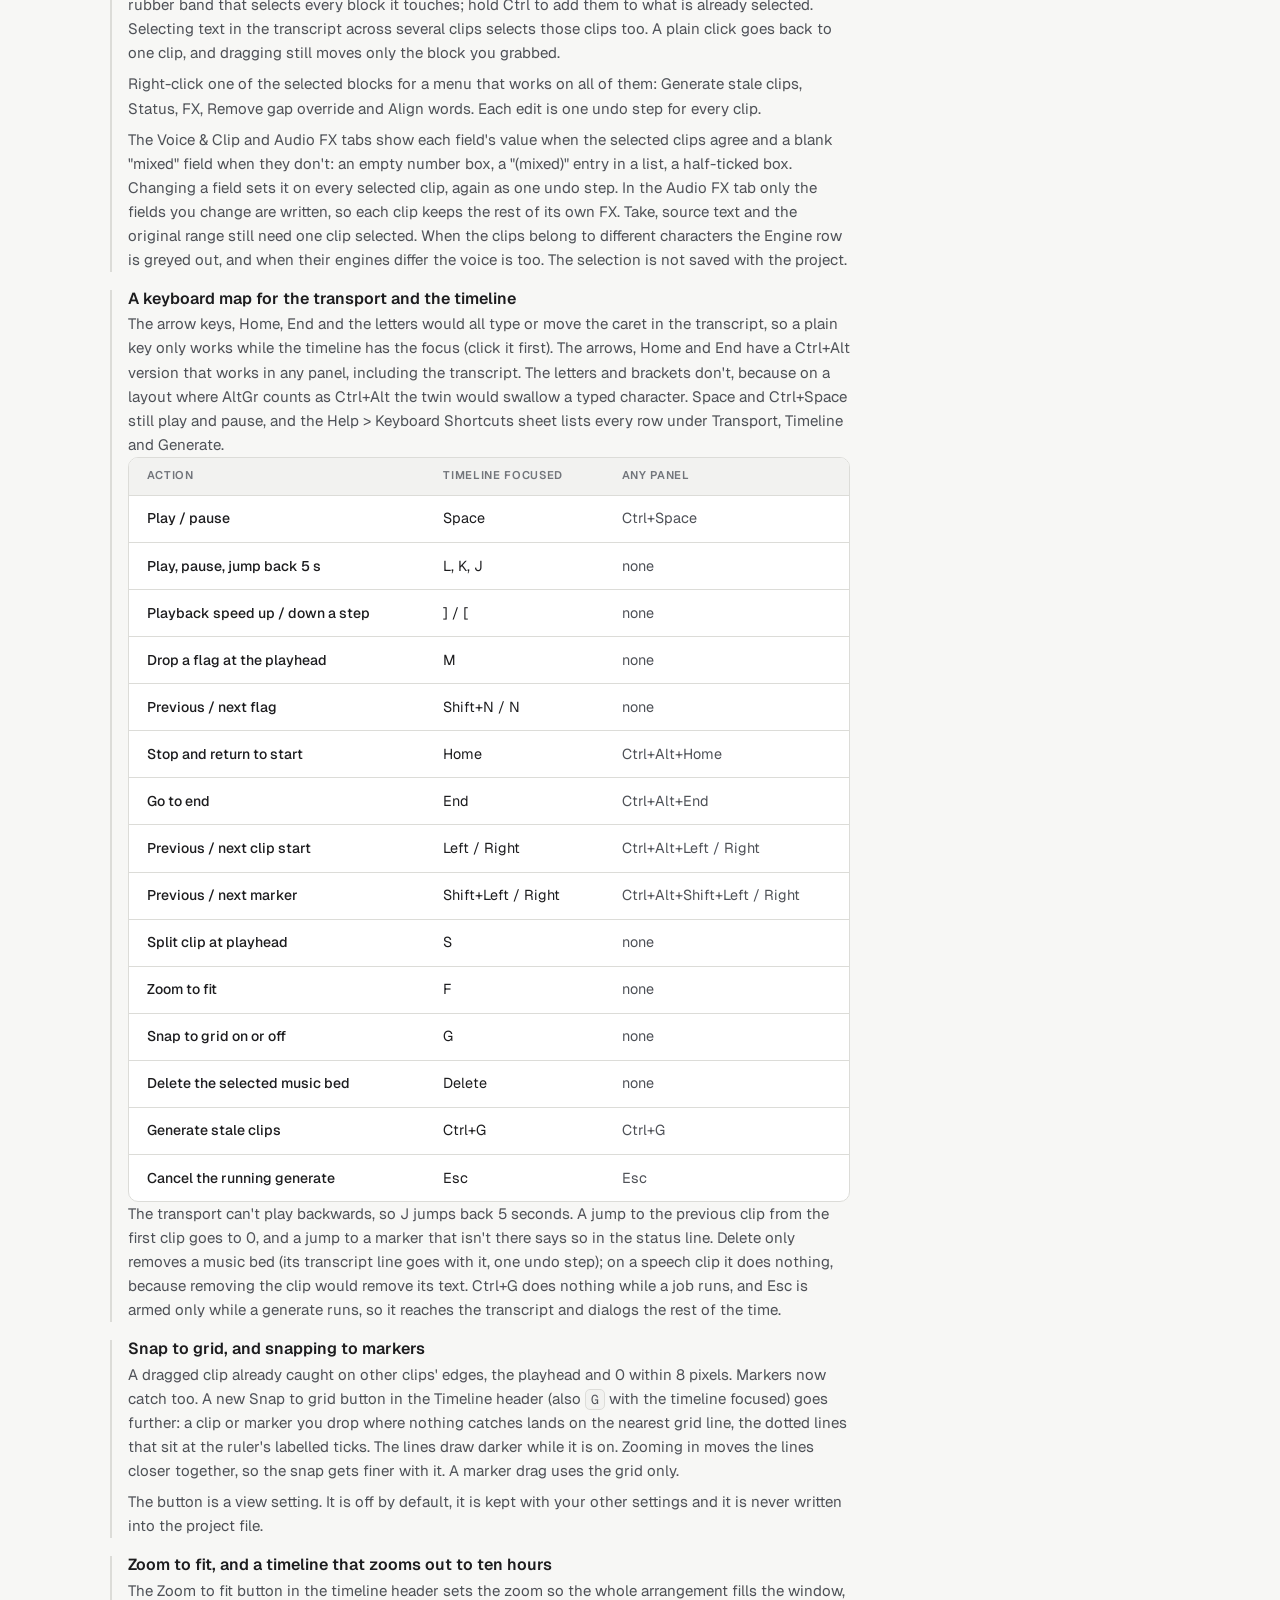
==== commit c831c030: "Note the top dock tabs in the README and the changes page Co-Authored-By: coffeemethod <coffeemethod" ====
--- a/docs/changes.html
+++ b/docs/changes.html
@@ -428,6 +428,10 @@
             <h4>Safer layout restore</h4>
             <p>Layouts are checked when the app starts. A damaged workspace entry is dropped, and a layout that can't be restored falls back to the default with a message that names it, so a bad settings file can't leave you with an empty window. A floating panel that was on a monitor you've since unplugged moves back onto the screen. Layout changes are saved to <code>config_qt.json</code> about a second after you make them, and they never mark the project unsaved.</p>
           </li>
+          <li>
+            <h4>Panel tabs on top</h4>
+            <p>The tabs of the right-hand panel group (Voice &amp; Clip, Audio FX, Lexicon and the rest) now sit above the panel instead of below it, and every name is written out in full. When nine tabs do not fit the width, arrow buttons at the end of the bar scroll to the rest, and each tab's tooltip gives its full name. The tab bar keeps this after you switch workspace, restart or change the Voices editor's engine. Layouts you saved earlier still open as they were; only the tab side changed.</p>
+          </li>
         </ul>
       </div>
 
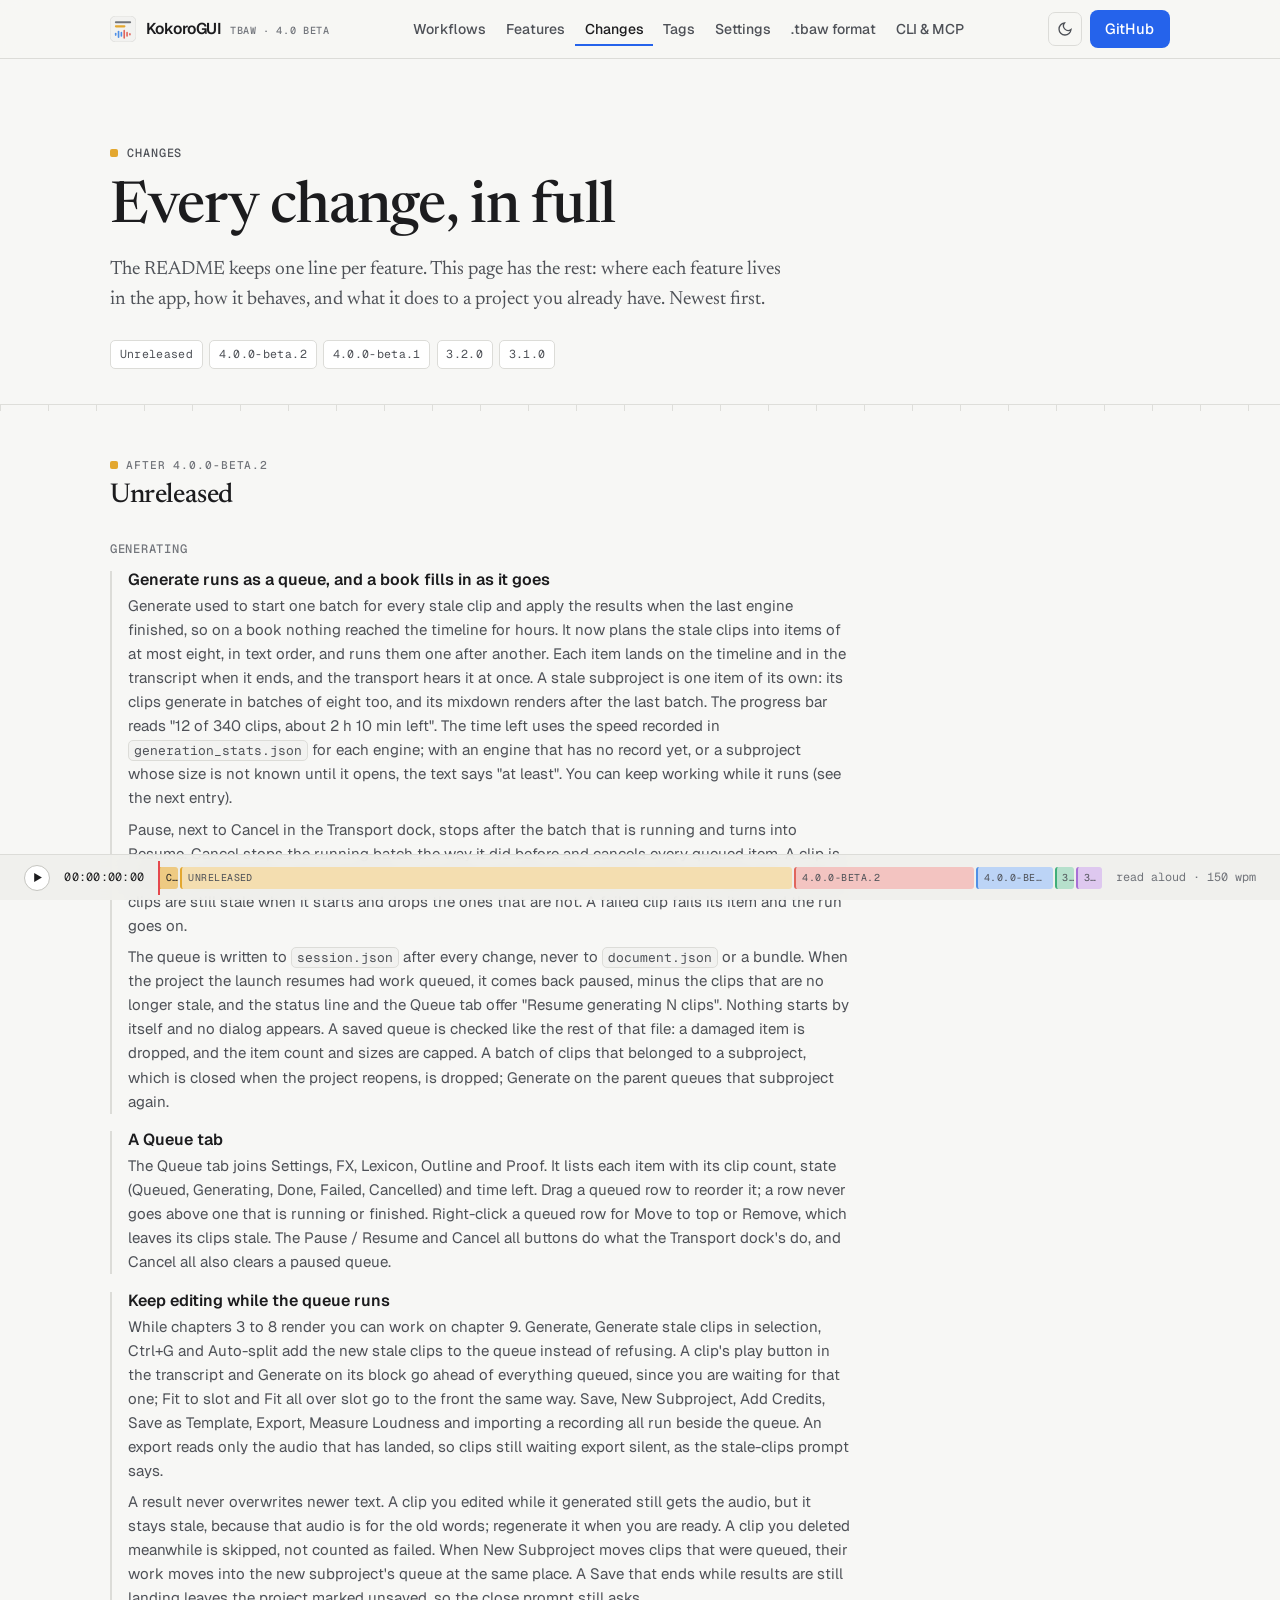
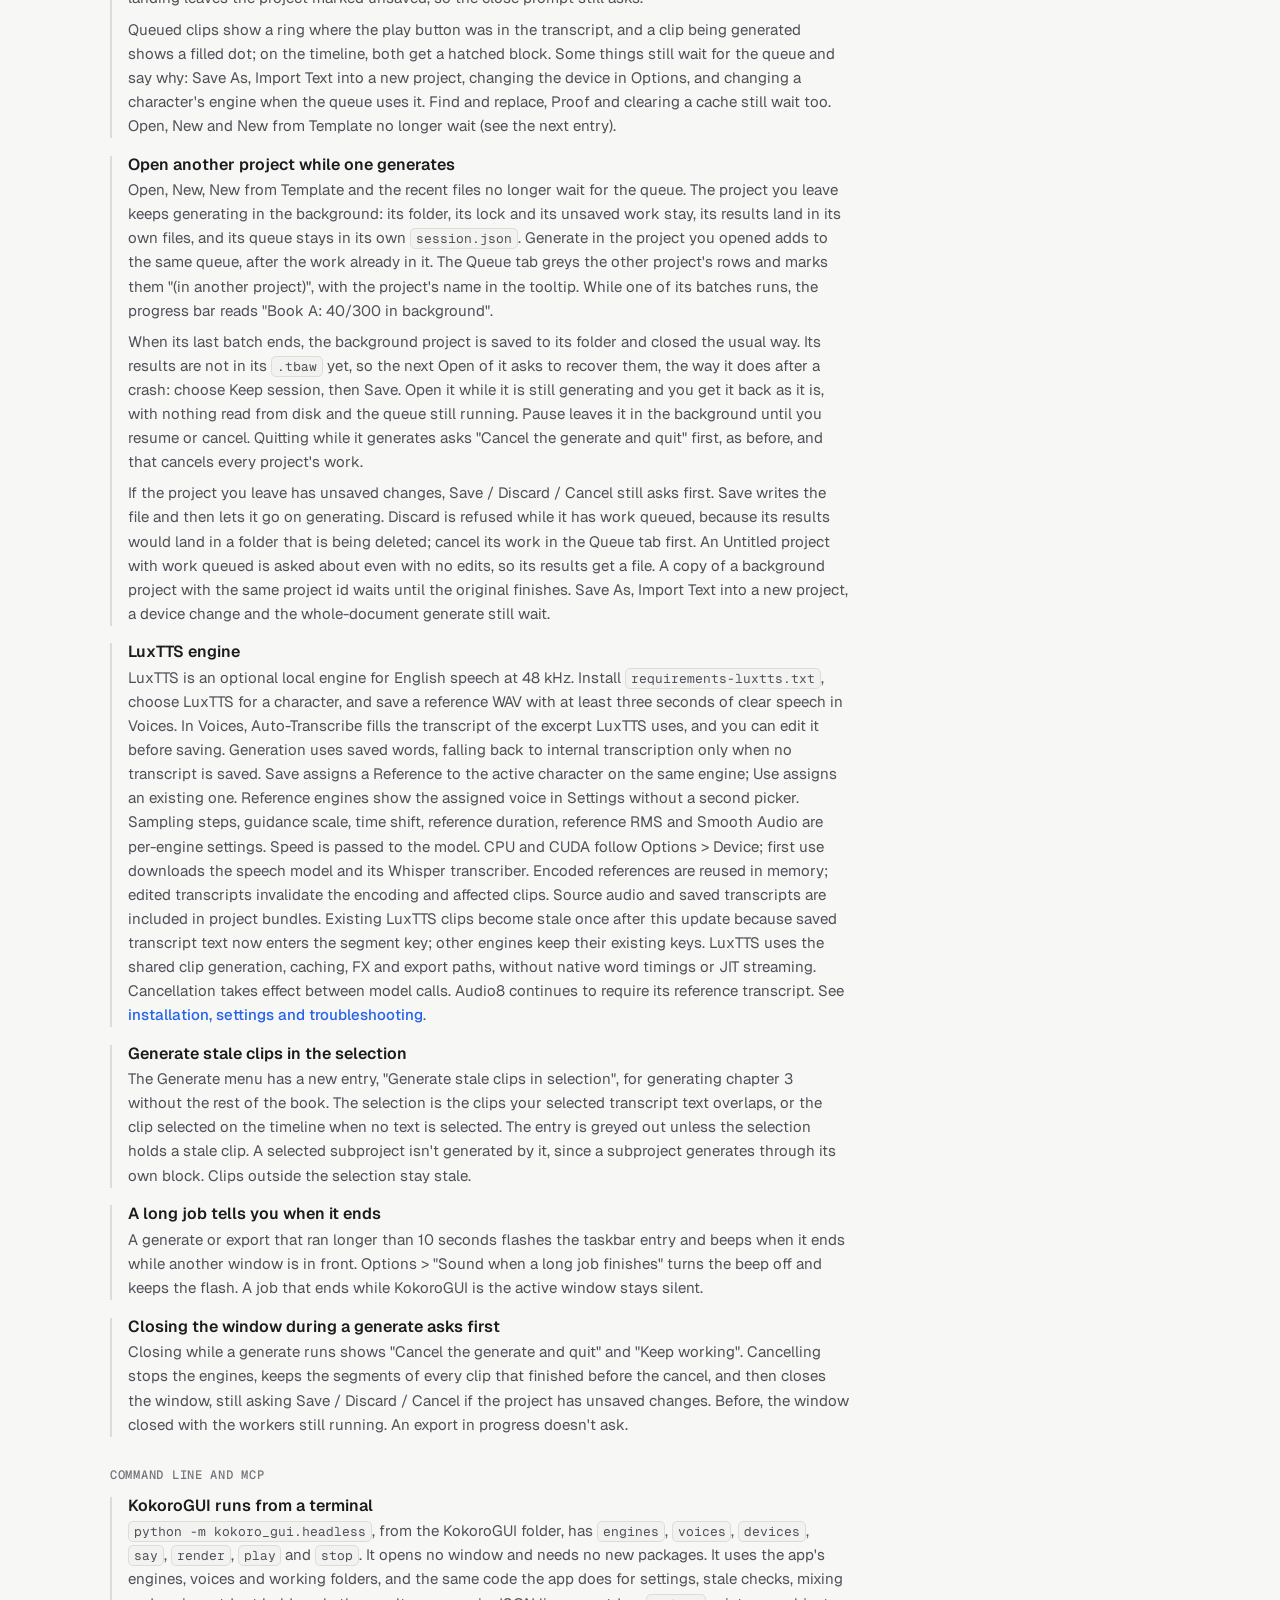
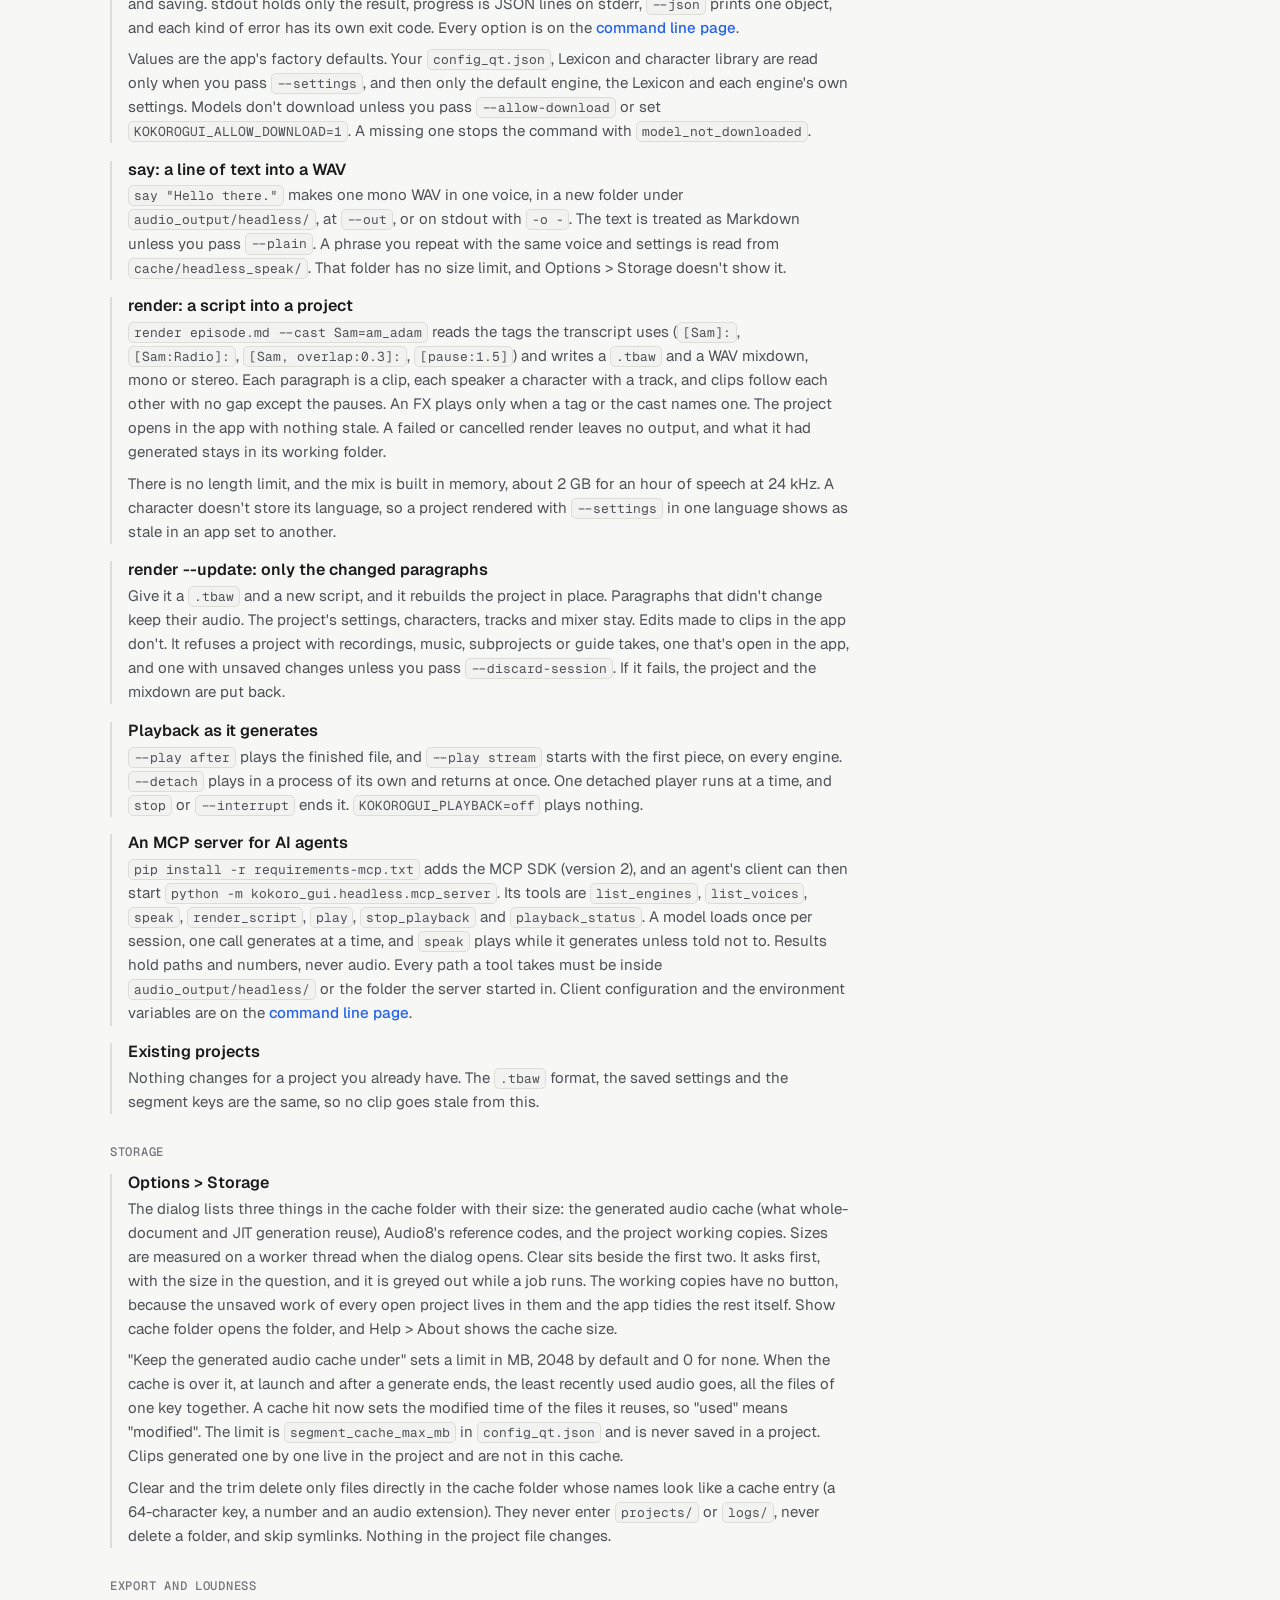
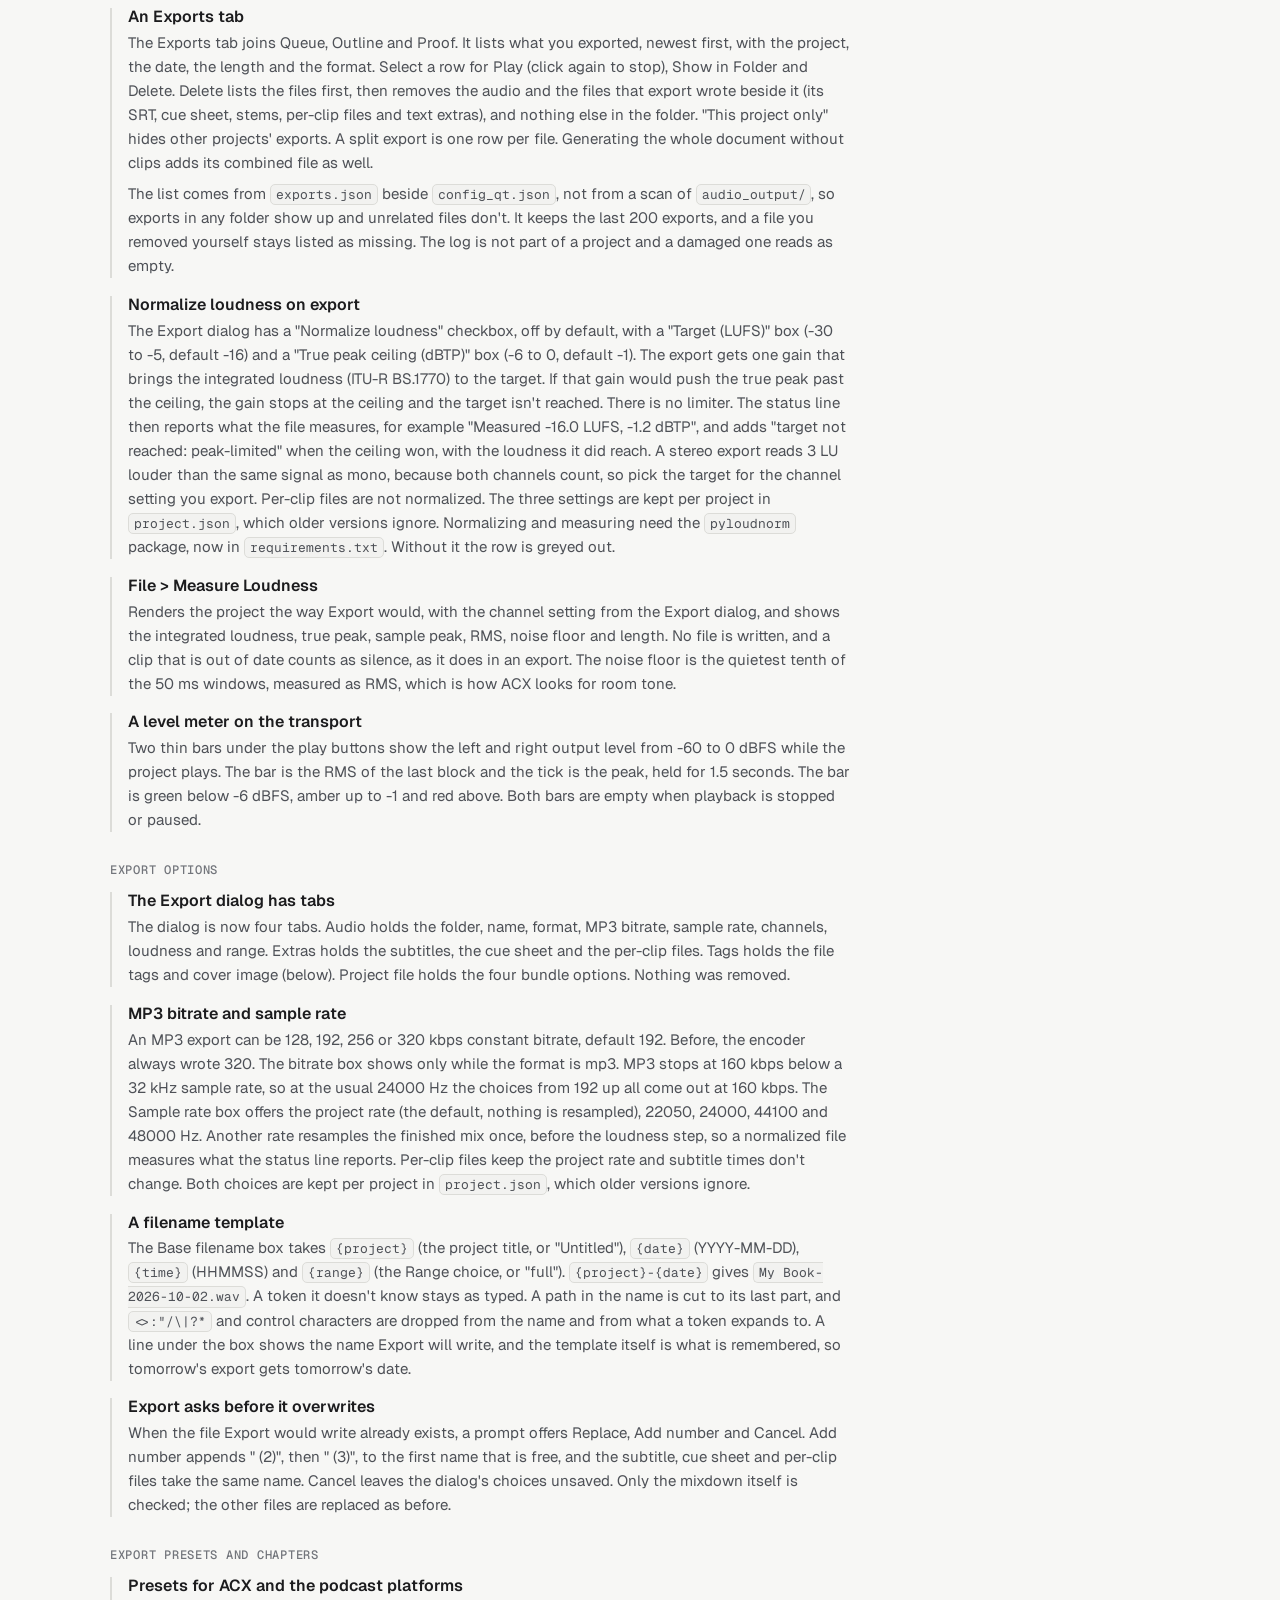
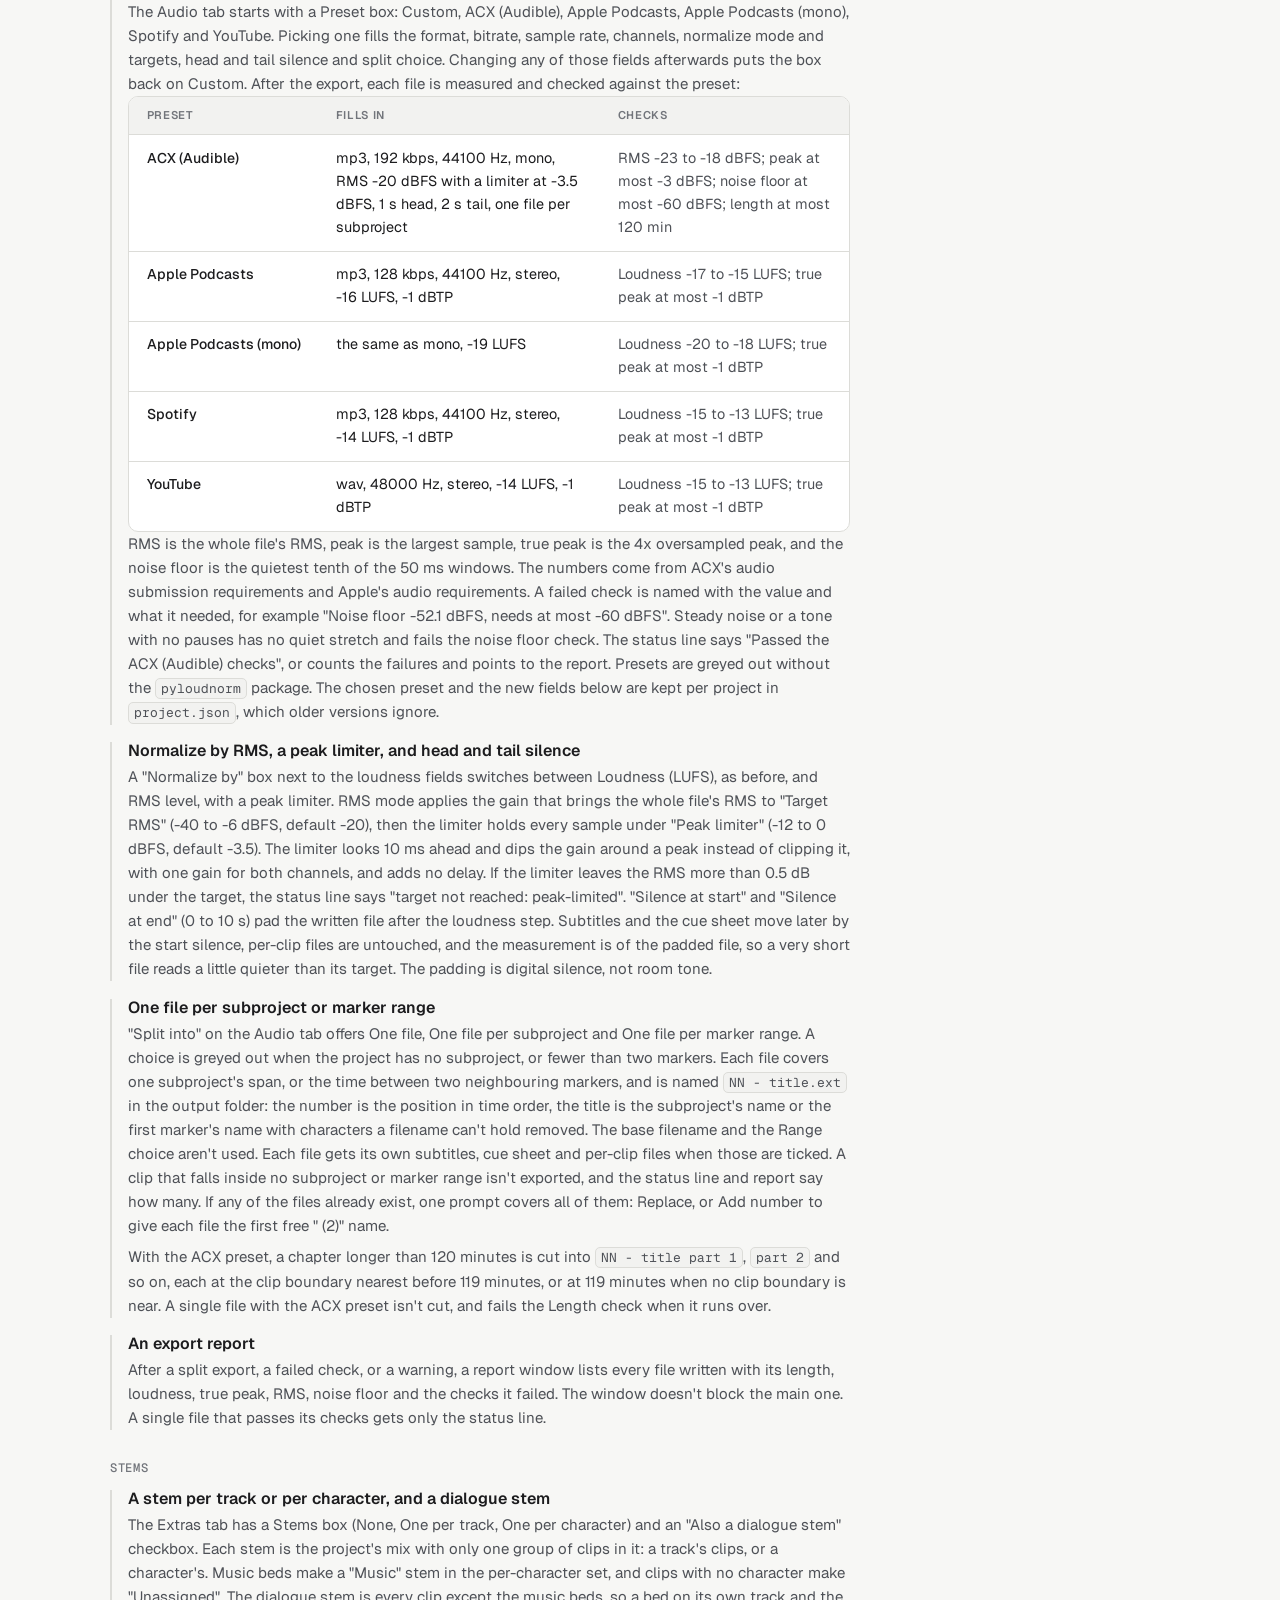
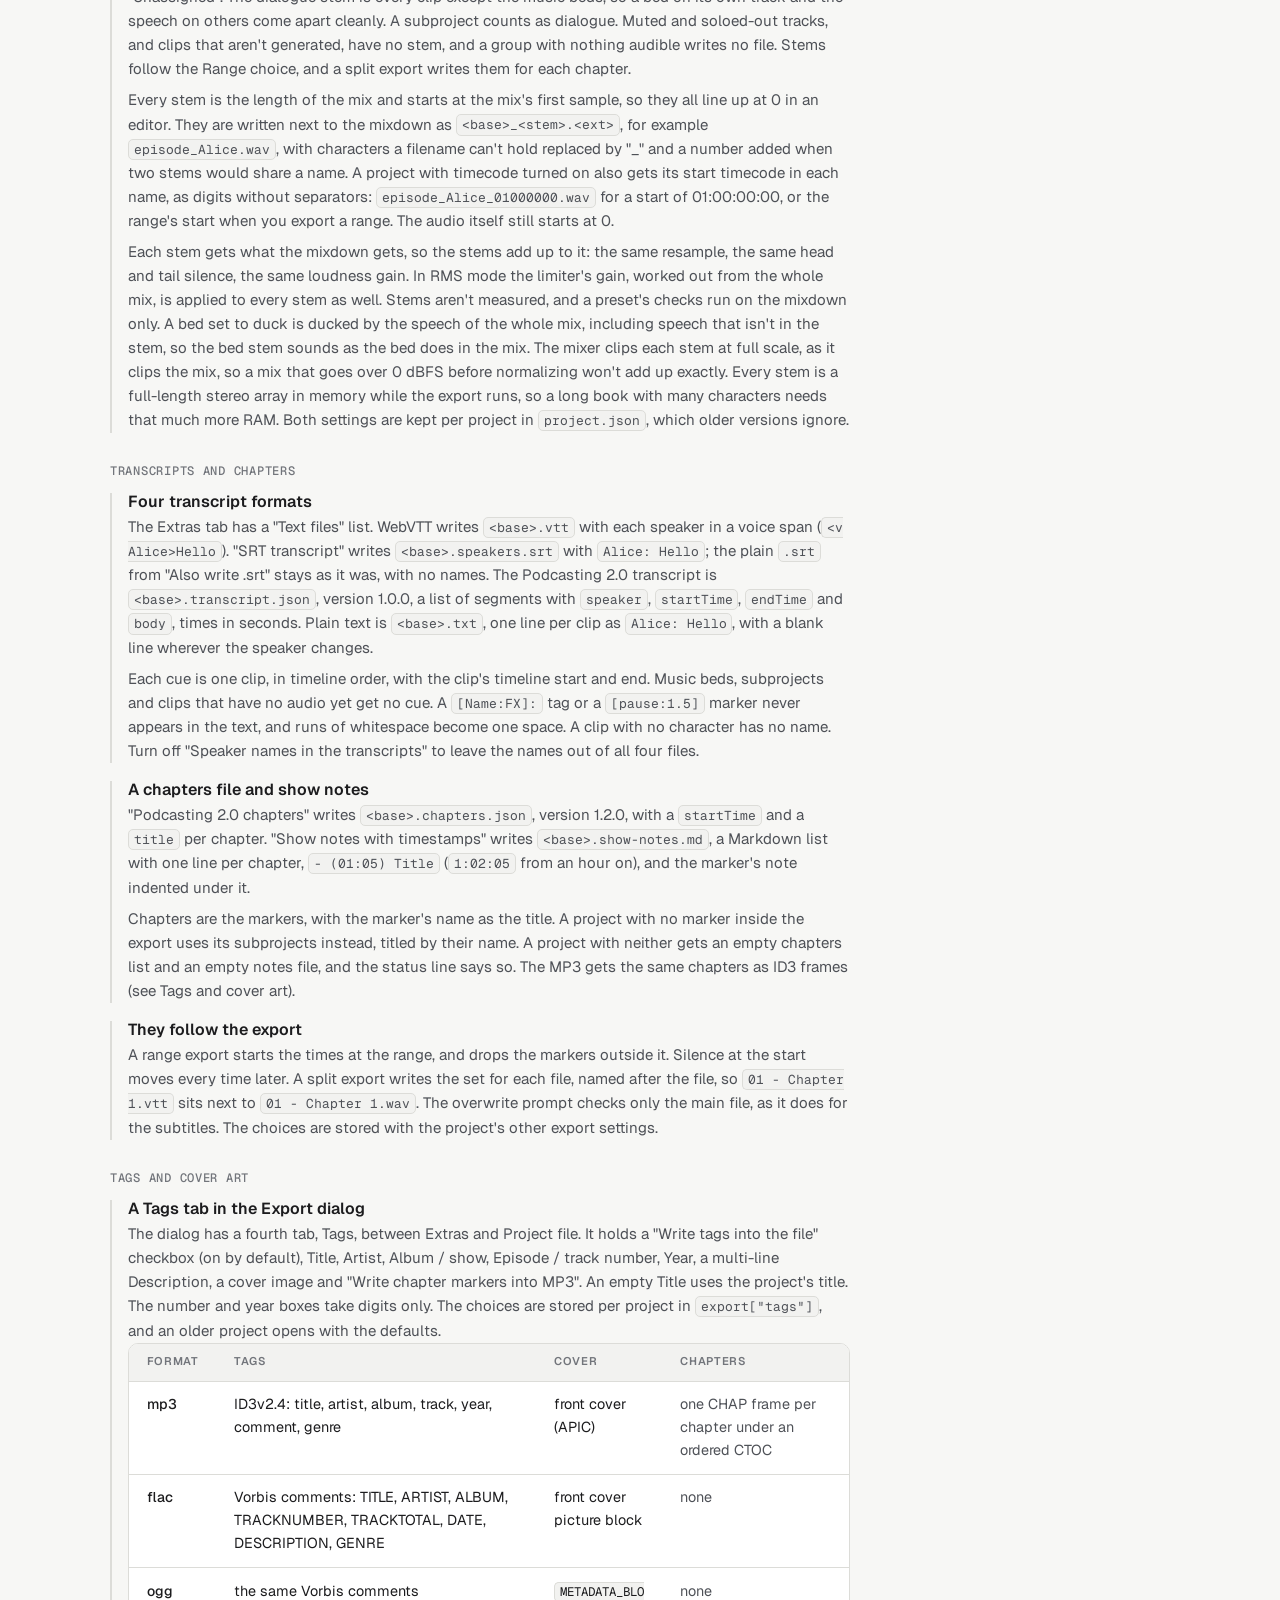
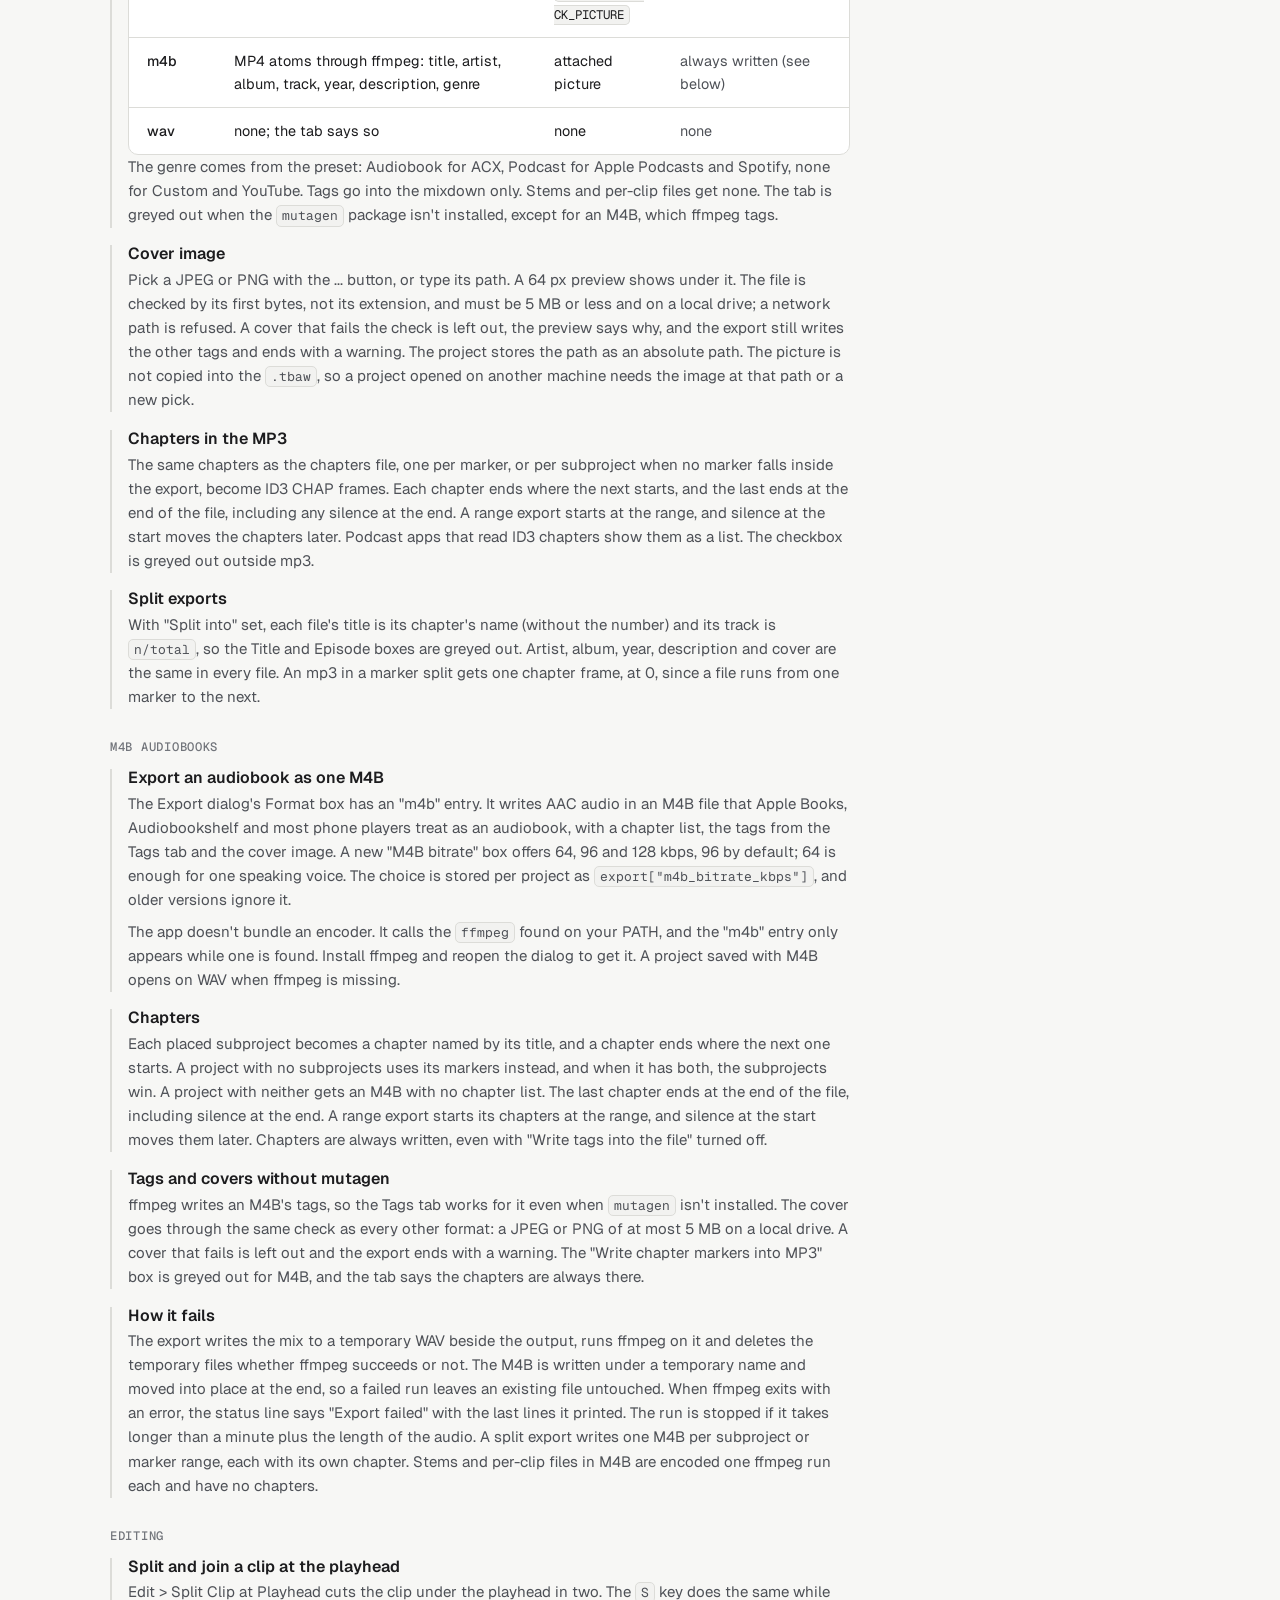
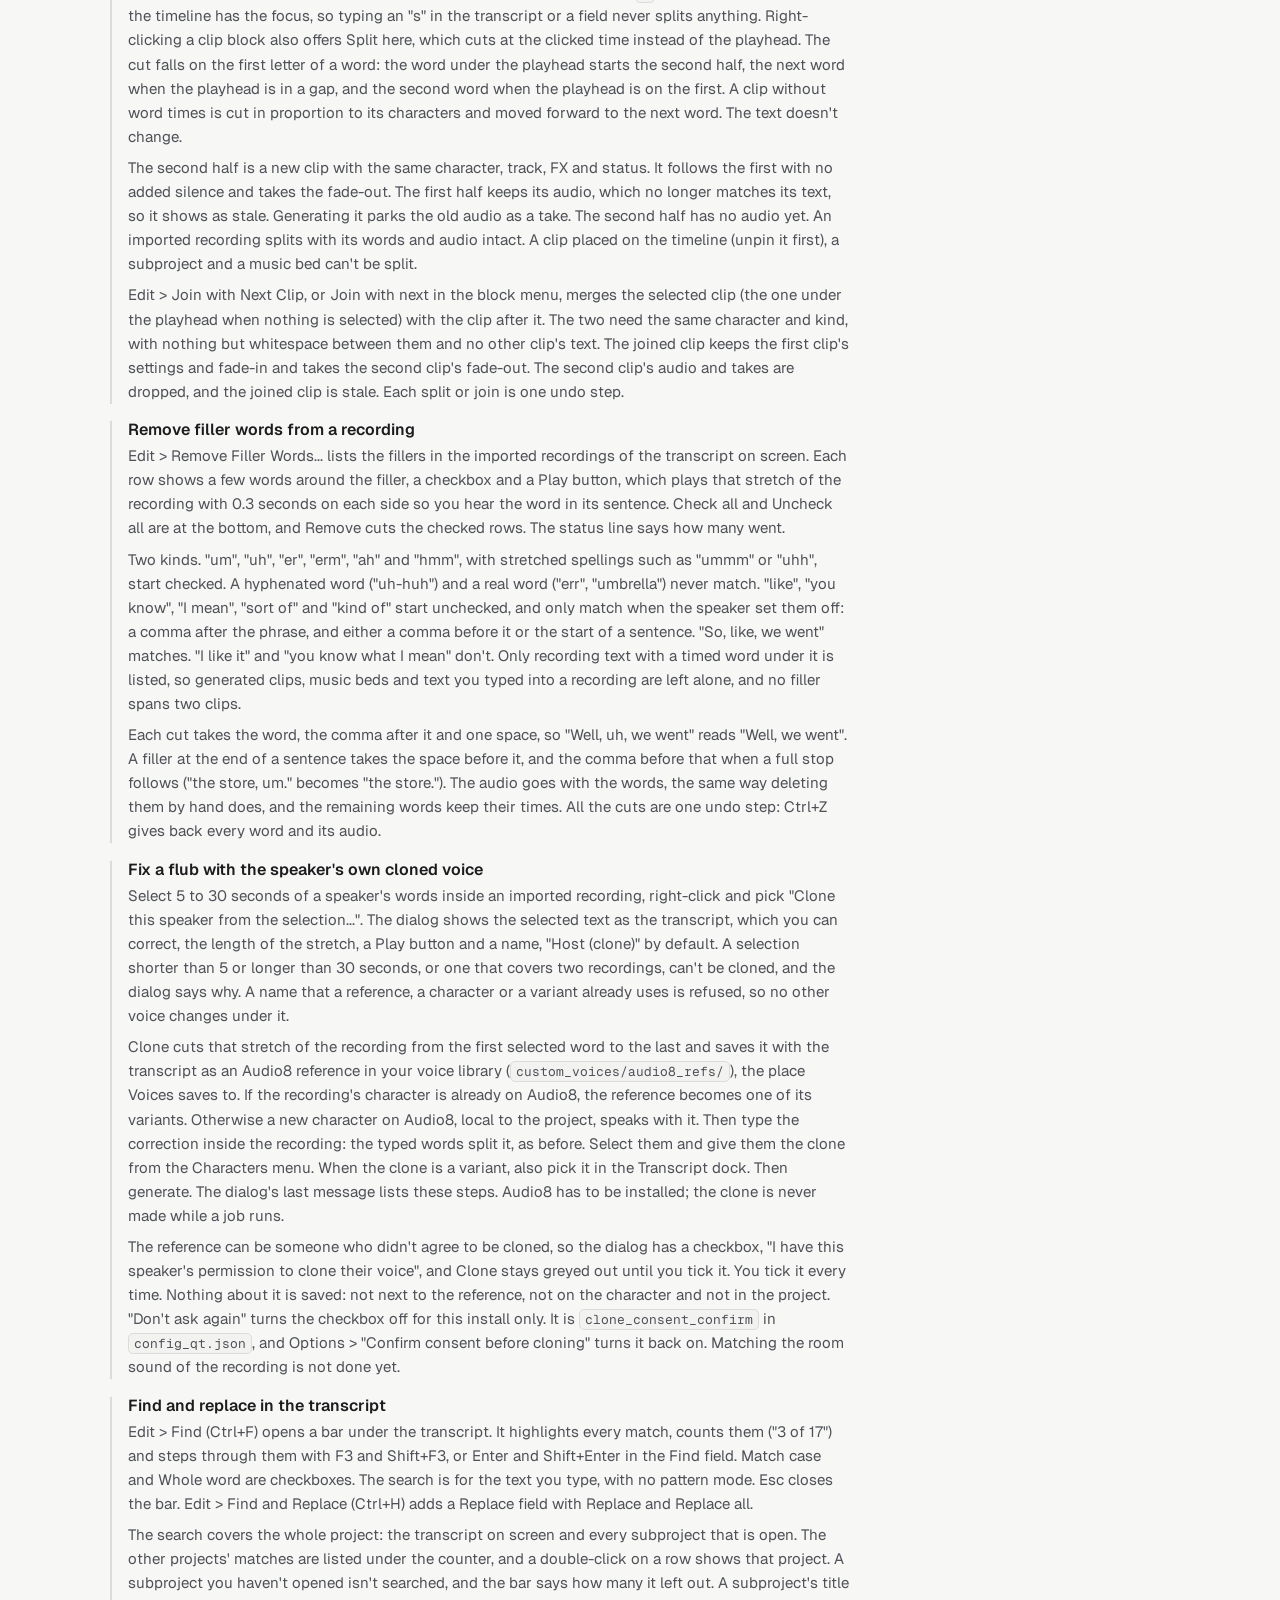
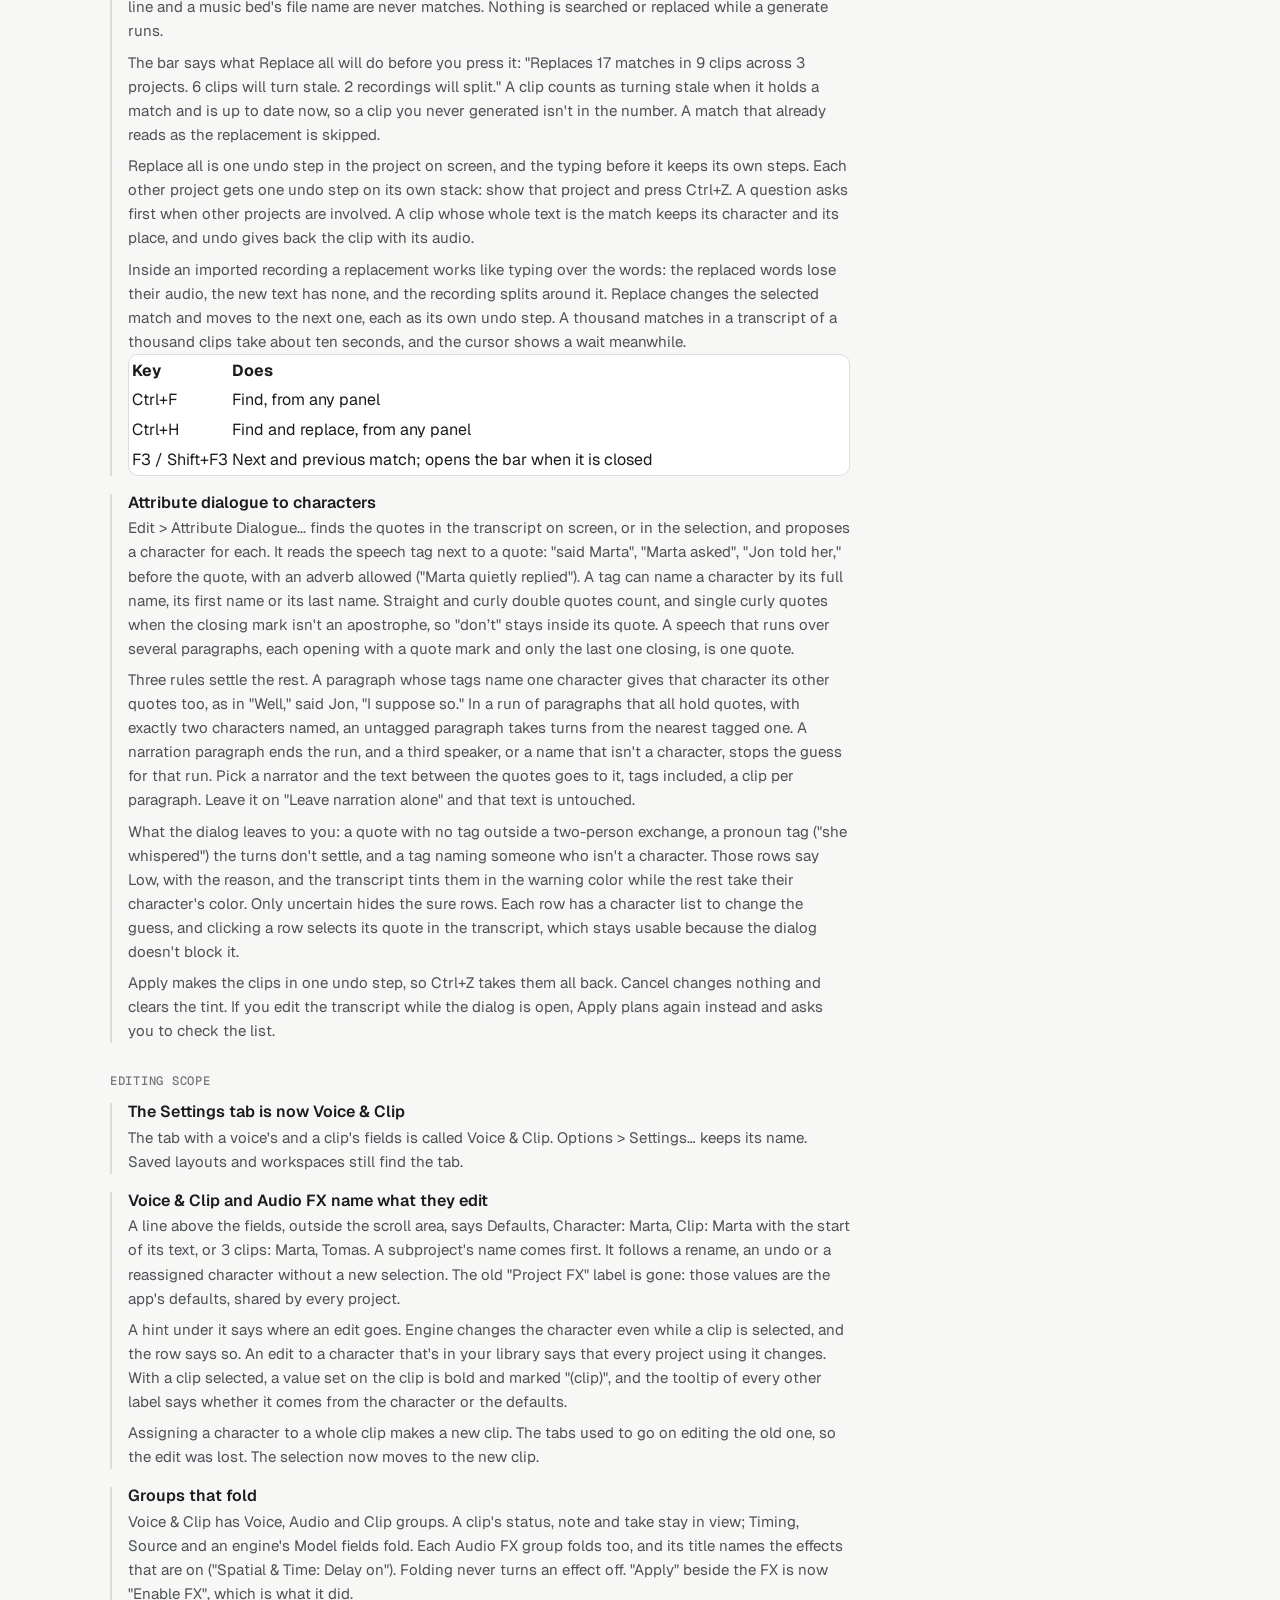
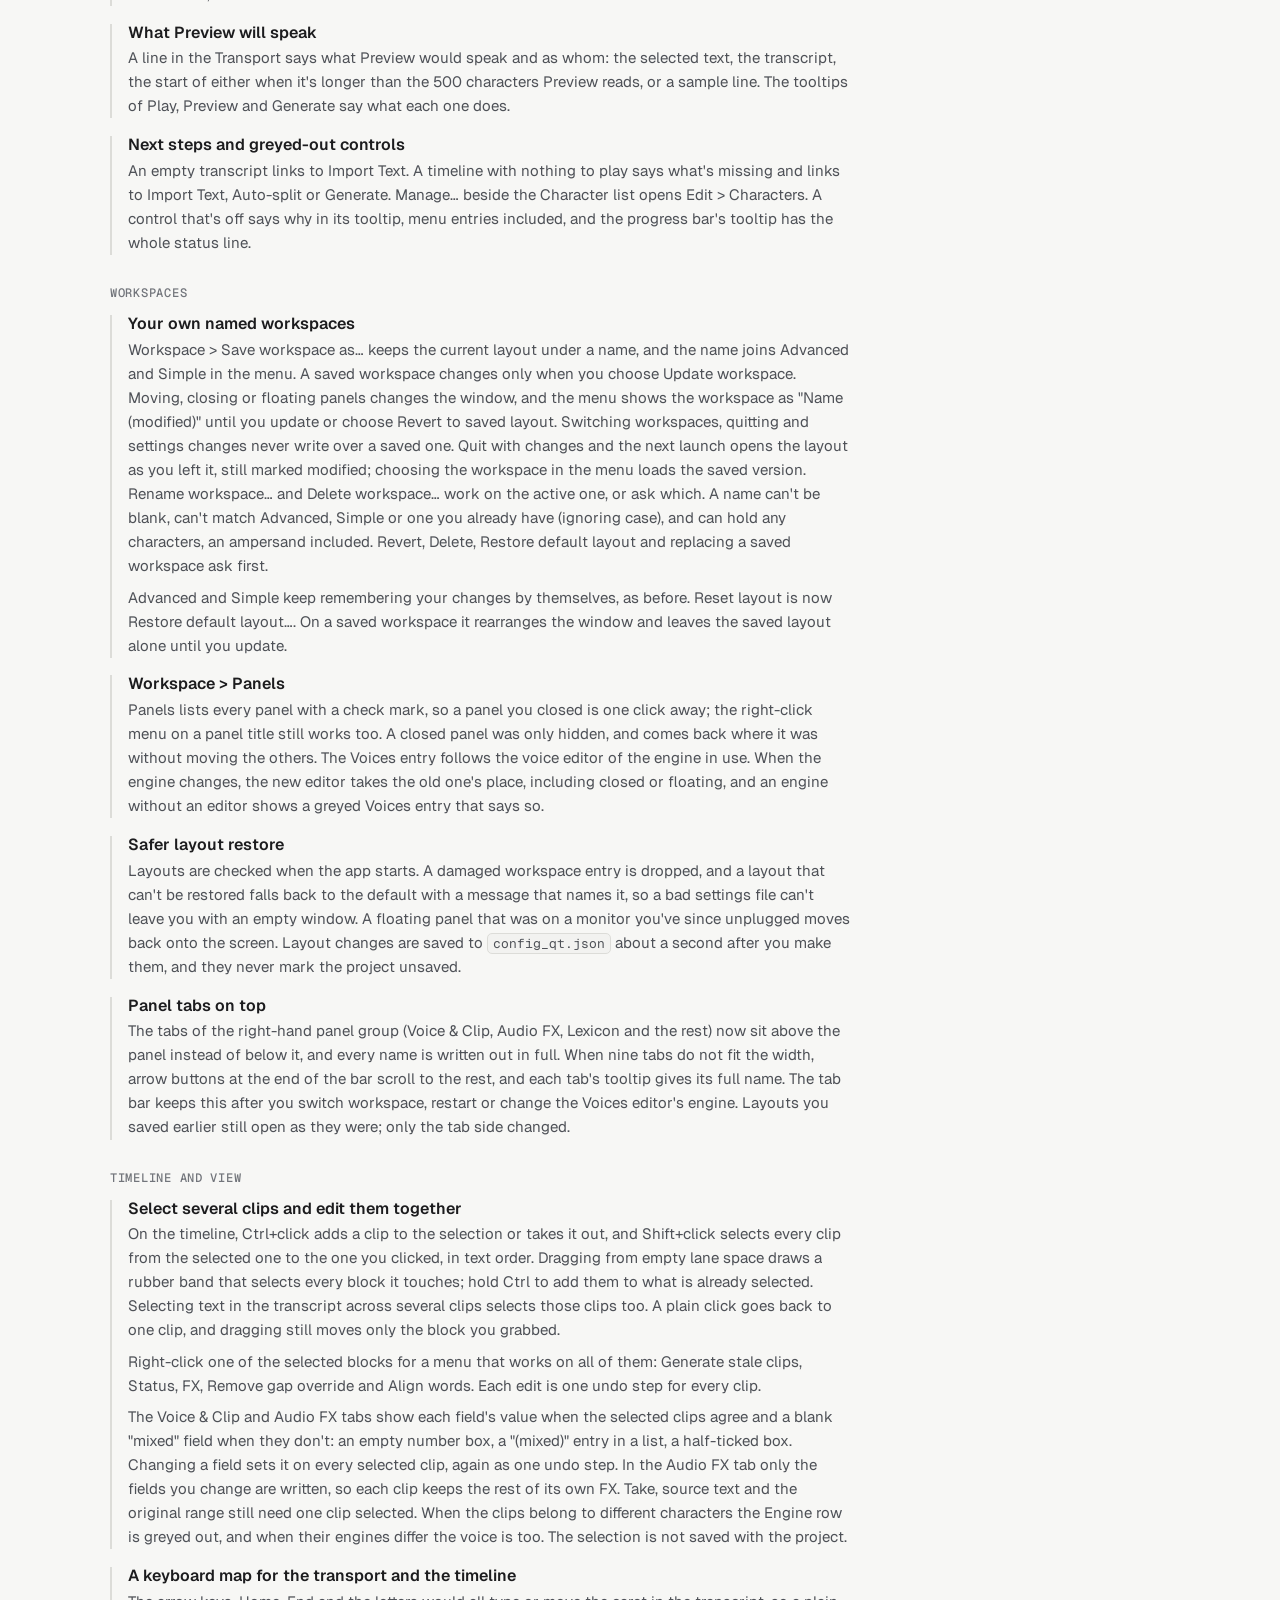
==== commit beb2c0c4: "Document the command line and the MCP server Adds docs/cli.html with every command, option, exit cod" ====
--- a/docs/changes.html
+++ b/docs/changes.html
@@ -72,6 +72,7 @@
       <a href="scripting.html">Tags</a>
       <a href="settings.html">Settings</a>
       <a href="format.html">.tbaw format</a>
+      <a href="cli.html">CLI &amp; MCP</a>
     </div>
     <div class="navctas">
       <button class="icon-btn" id="themeToggle" aria-label="Toggle color theme" title="Toggle color theme">
@@ -148,6 +149,42 @@
           <li>
             <h4>Closing the window during a generate asks first</h4>
             <p>Closing while a generate runs shows "Cancel the generate and quit" and "Keep working". Cancelling stops the engines, keeps the segments of every clip that finished before the cancel, and then closes the window, still asking Save / Discard / Cancel if the project has unsaved changes. Before, the window closed with the workers still running. An export in progress doesn't ask.</p>
+          </li>
+        </ul>
+      </div>
+
+      <div class="change-group reveal">
+        <h3>Command line and MCP</h3>
+        <ul class="change-list">
+          <li>
+            <h4>KokoroGUI runs from a terminal</h4>
+            <p><code>python -m kokoro_gui.headless</code>, from the KokoroGUI folder, has <code>engines</code>, <code>voices</code>, <code>devices</code>, <code>say</code>, <code>render</code>, <code>play</code> and <code>stop</code>. It opens no window and needs no new packages. It uses the app's engines, voices and working folders, and the same code the app does for settings, stale checks, mixing and saving. stdout holds only the result, progress is JSON lines on stderr, <code>--json</code> prints one object, and each kind of error has its own exit code. Every option is on the <a class="link" href="cli.html">command line page</a>.</p>
+            <p>Values are the app's factory defaults. Your <code>config_qt.json</code>, Lexicon and character library are read only when you pass <code>--settings</code>, and then only the default engine, the Lexicon and each engine's own settings. Models don't download unless you pass <code>--allow-download</code> or set <code>KOKOROGUI_ALLOW_DOWNLOAD=1</code>. A missing one stops the command with <code>model_not_downloaded</code>.</p>
+          </li>
+          <li>
+            <h4>say: a line of text into a WAV</h4>
+            <p><code>say "Hello there."</code> makes one mono WAV in one voice, in a new folder under <code>audio_output/headless/</code>, at <code>--out</code>, or on stdout with <code>-o -</code>. The text is treated as Markdown unless you pass <code>--plain</code>. A phrase you repeat with the same voice and settings is read from <code>cache/headless_speak/</code>. That folder has no size limit, and Options &gt; Storage doesn't show it.</p>
+          </li>
+          <li>
+            <h4>render: a script into a project</h4>
+            <p><code>render episode.md --cast Sam=am_adam</code> reads the tags the transcript uses (<code>[Sam]:</code>, <code>[Sam:Radio]:</code>, <code>[Sam, overlap:0.3]:</code>, <code>[pause:1.5]</code>) and writes a <code>.tbaw</code> and a WAV mixdown, mono or stereo. Each paragraph is a clip, each speaker a character with a track, and clips follow each other with no gap except the pauses. An FX plays only when a tag or the cast names one. The project opens in the app with nothing stale. A failed or cancelled render leaves no output, and what it had generated stays in its working folder.</p>
+            <p>There is no length limit, and the mix is built in memory, about 2 GB for an hour of speech at 24 kHz. A character doesn't store its language, so a project rendered with <code>--settings</code> in one language shows as stale in an app set to another.</p>
+          </li>
+          <li>
+            <h4>render --update: only the changed paragraphs</h4>
+            <p>Give it a <code>.tbaw</code> and a new script, and it rebuilds the project in place. Paragraphs that didn't change keep their audio. The project's settings, characters, tracks and mixer stay. Edits made to clips in the app don't. It refuses a project with recordings, music, subprojects or guide takes, one that's open in the app, and one with unsaved changes unless you pass <code>--discard-session</code>. If it fails, the project and the mixdown are put back.</p>
+          </li>
+          <li>
+            <h4>Playback as it generates</h4>
+            <p><code>--play after</code> plays the finished file, and <code>--play stream</code> starts with the first piece, on every engine. <code>--detach</code> plays in a process of its own and returns at once. One detached player runs at a time, and <code>stop</code> or <code>--interrupt</code> ends it. <code>KOKOROGUI_PLAYBACK=off</code> plays nothing.</p>
+          </li>
+          <li>
+            <h4>An MCP server for AI agents</h4>
+            <p><code>pip install -r requirements-mcp.txt</code> adds the MCP SDK (version 2), and an agent's client can then start <code>python -m kokoro_gui.headless.mcp_server</code>. Its tools are <code>list_engines</code>, <code>list_voices</code>, <code>speak</code>, <code>render_script</code>, <code>play</code>, <code>stop_playback</code> and <code>playback_status</code>. A model loads once per session, one call generates at a time, and <code>speak</code> plays while it generates unless told not to. Results hold paths and numbers, never audio. Every path a tool takes must be inside <code>audio_output/headless/</code> or the folder the server started in. Client configuration and the environment variables are on the <a class="link" href="cli.html#mcp">command line page</a>.</p>
+          </li>
+          <li>
+            <h4>Existing projects</h4>
+            <p>Nothing changes for a project you already have. The <code>.tbaw</code> format, the saved settings and the segment keys are the same, so no clip goes stale from this.</p>
           </li>
         </ul>
       </div>
@@ -1266,6 +1303,7 @@
           <li><a href="scripting.html">Tags guide</a></li>
           <li><a href="settings.html">Settings reference</a></li>
           <li><a href="format.html">.tbaw format</a></li>
+          <li><a href="cli.html">Command line and MCP</a></li>
         </ul>
       </div>
       <div>
--- a/docs/assets/site.css
+++ b/docs/assets/site.css
@@ -191,7 +191,7 @@
   letter-spacing: .06em; text-transform: uppercase;
 }
 .navlinks{ display: flex; align-items: center; gap: .1rem; }
-.navlinks a{ text-decoration: none; font-size: .88rem; color: var(--text-2); font-weight: 500; padding: .4em .65em; border-radius: 6px; }
+.navlinks a{ text-decoration: none; font-size: .88rem; color: var(--text-2); font-weight: 500; padding: .4em .65em; white-space: nowrap; border-radius: 6px; }
 .navlinks a:hover{ color: var(--text); background: var(--surface-2); }
 .navlinks a[aria-current="page"]{ color: var(--text); box-shadow: inset 0 -2px 0 var(--accent); border-radius: 0; }
 .navctas{ display: flex; align-items: center; gap: .5rem; }
@@ -202,7 +202,7 @@
 }
 .icon-btn:hover{ color: var(--text); background: var(--surface-2); }
 .menu-btn{ display: none; }
-@media (max-width: 880px){
+@media (max-width: 1060px){
   .navlinks{ display: none; }
   .menu-btn{ display: flex; }
   header.site.open .navlinks{
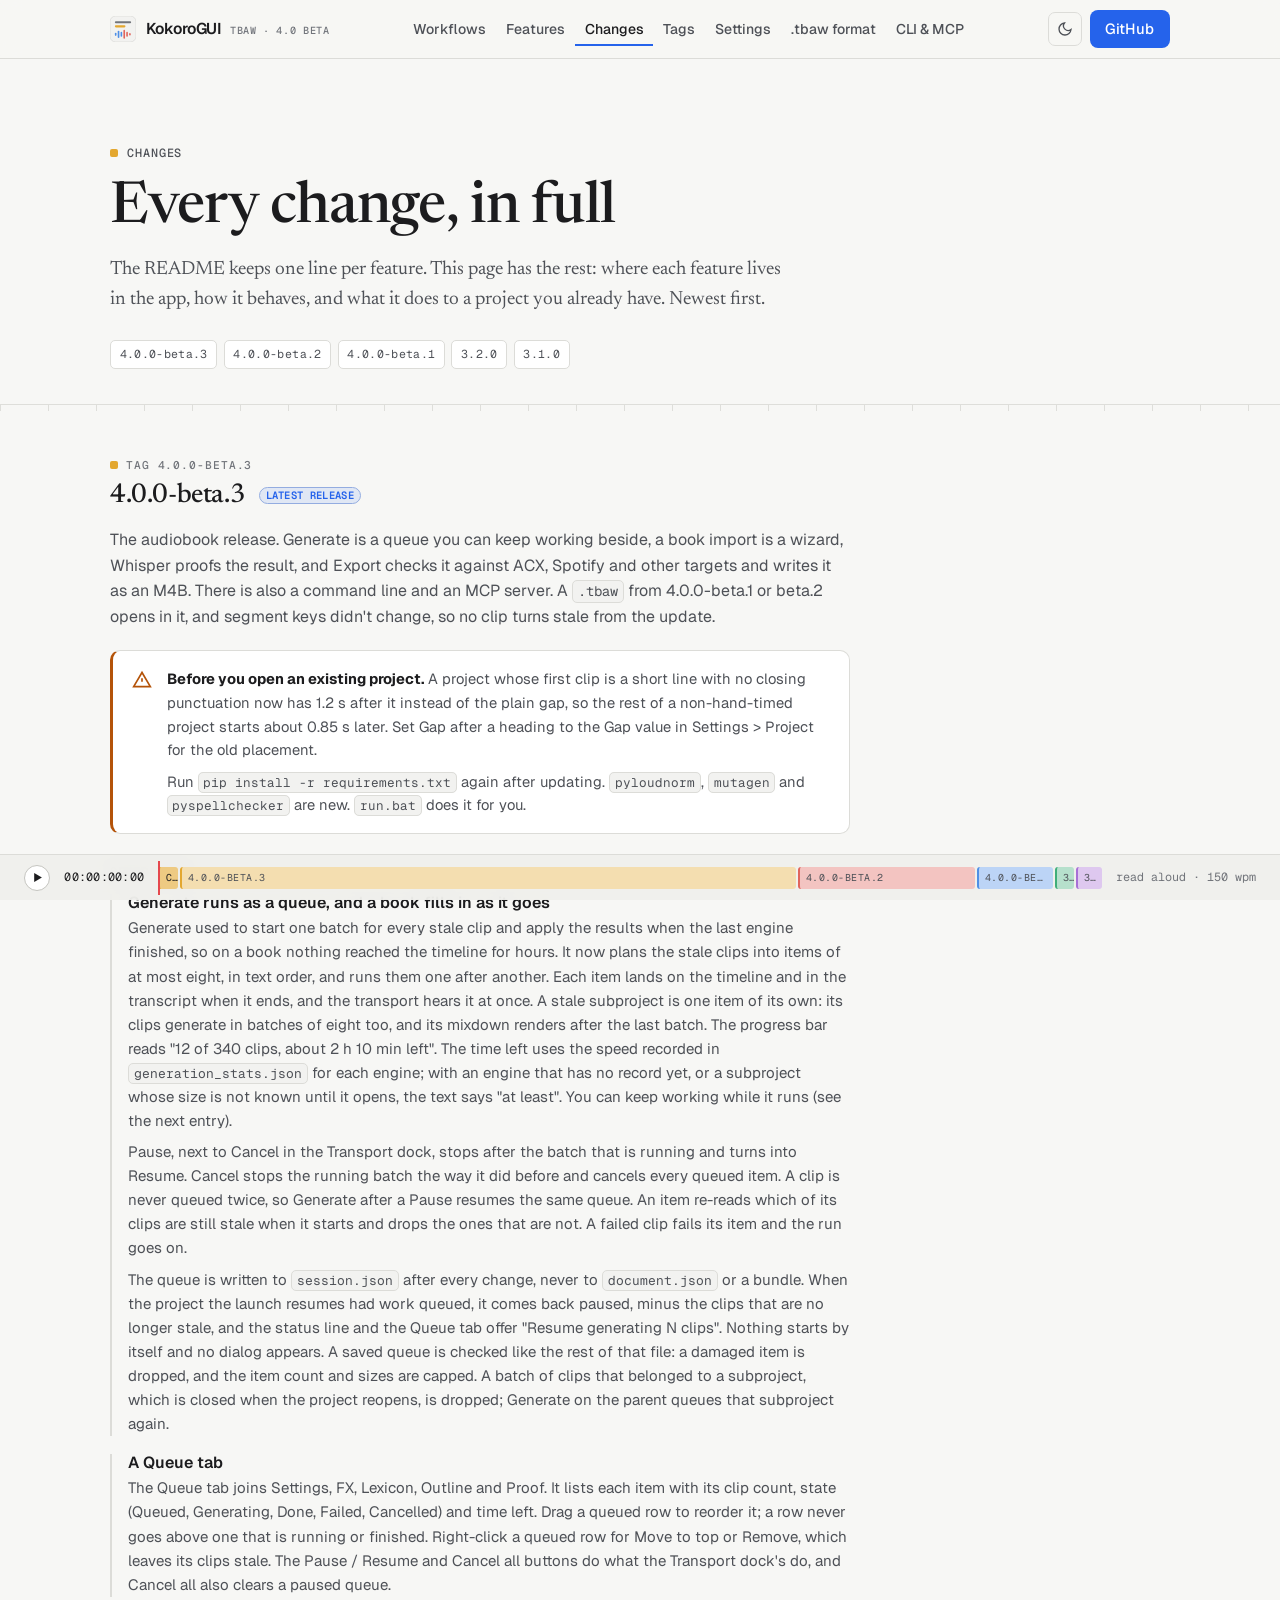
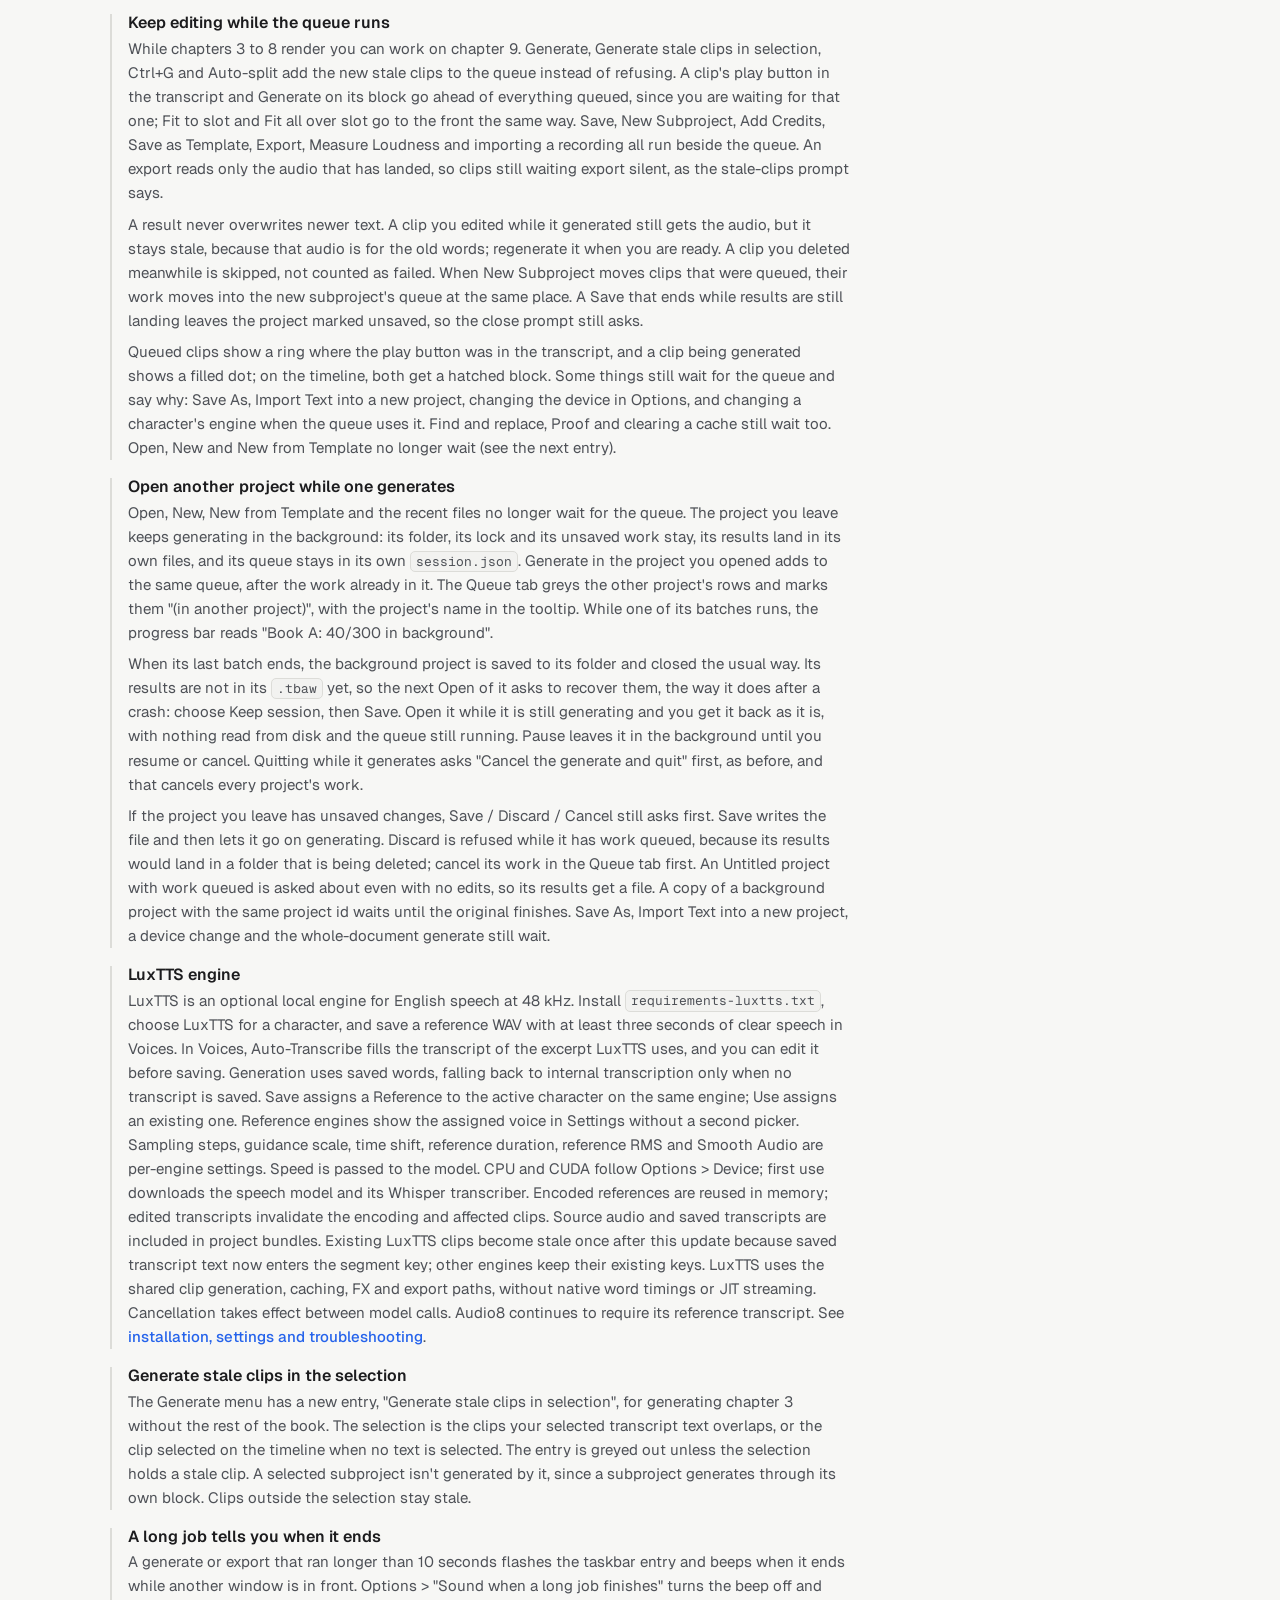
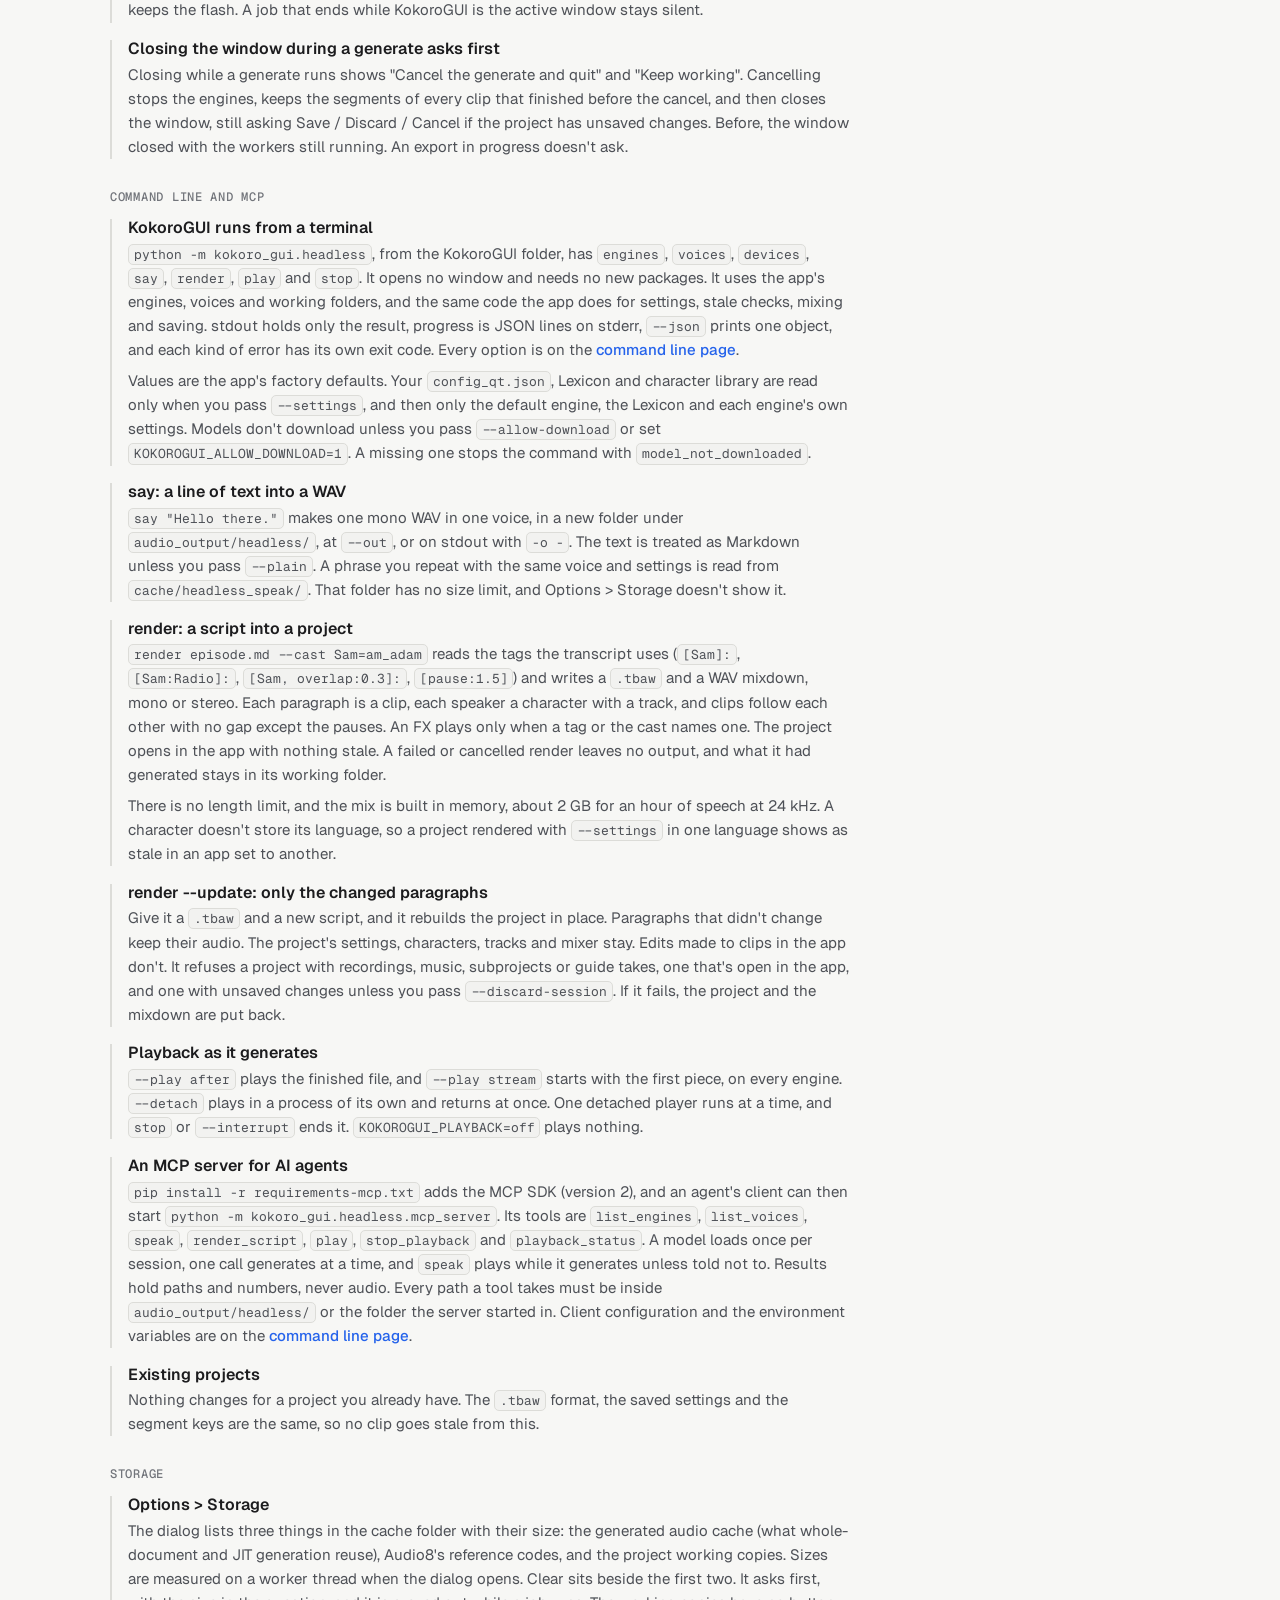
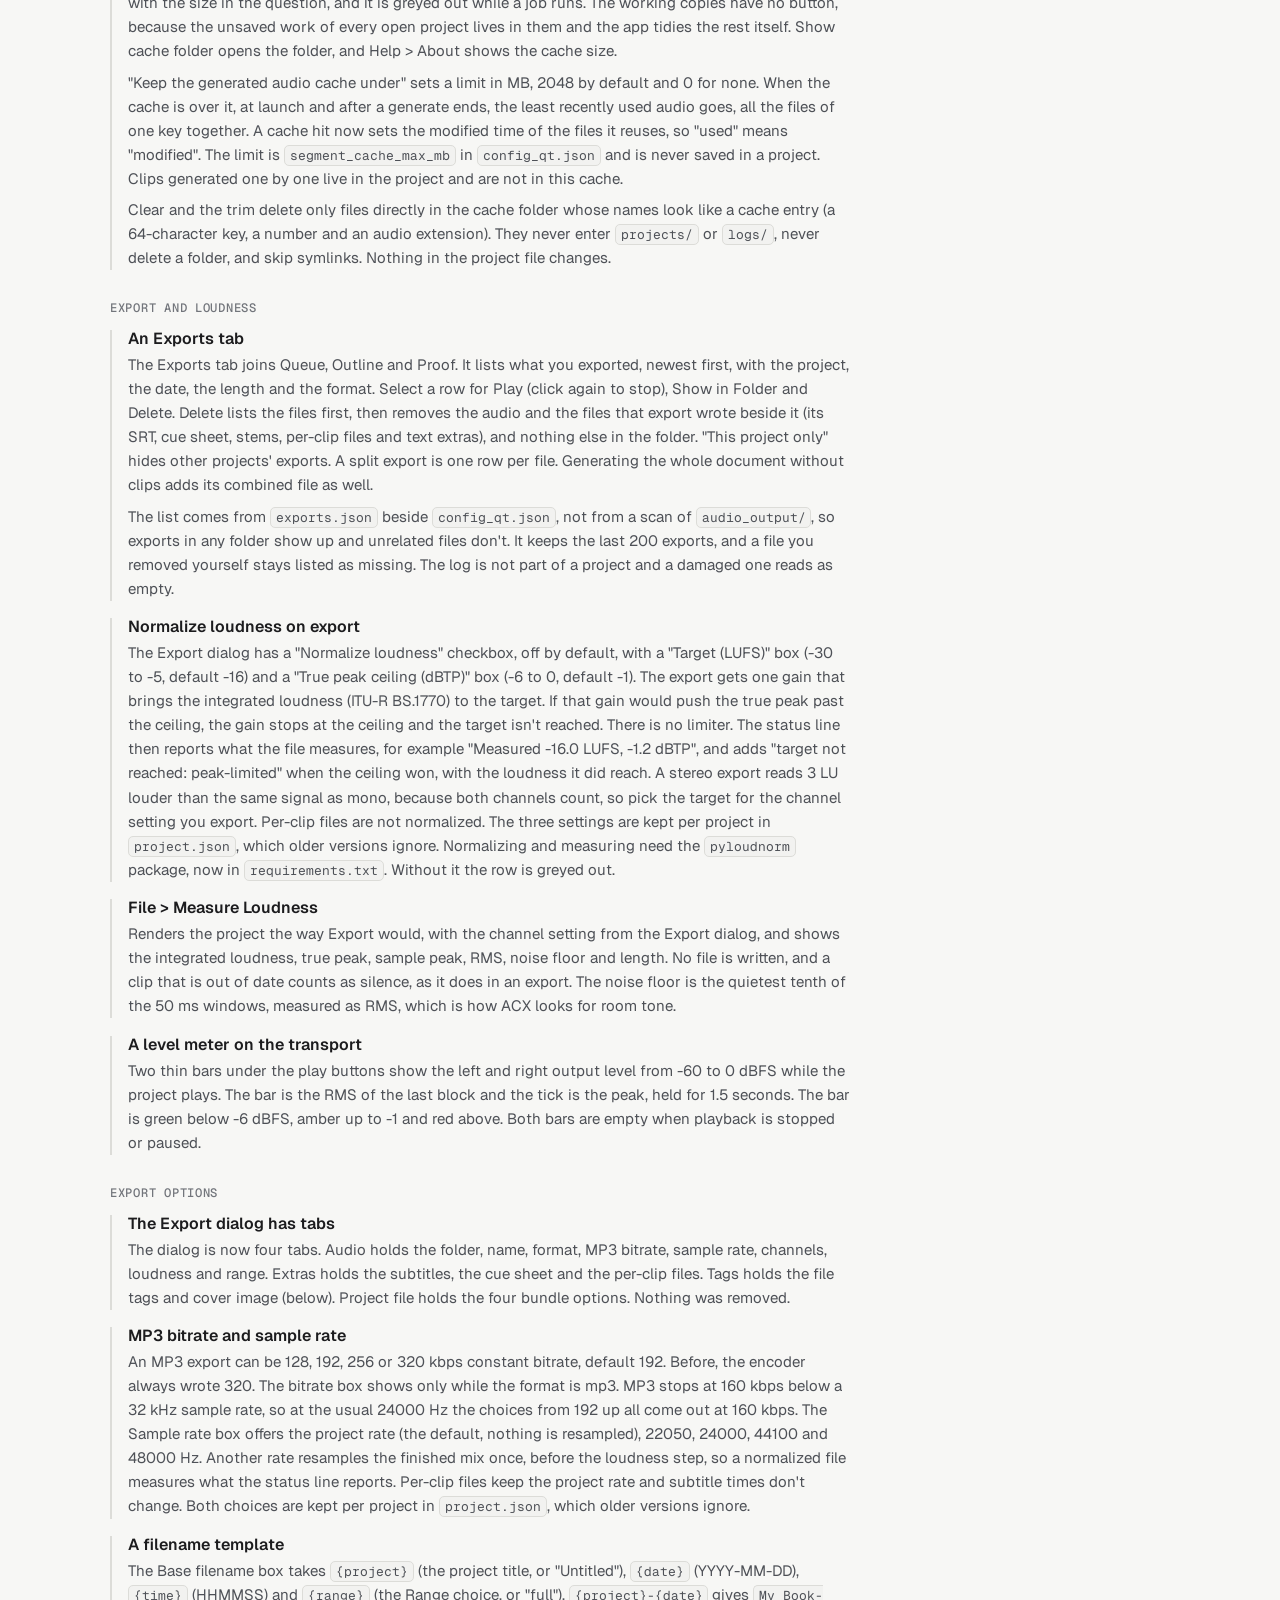
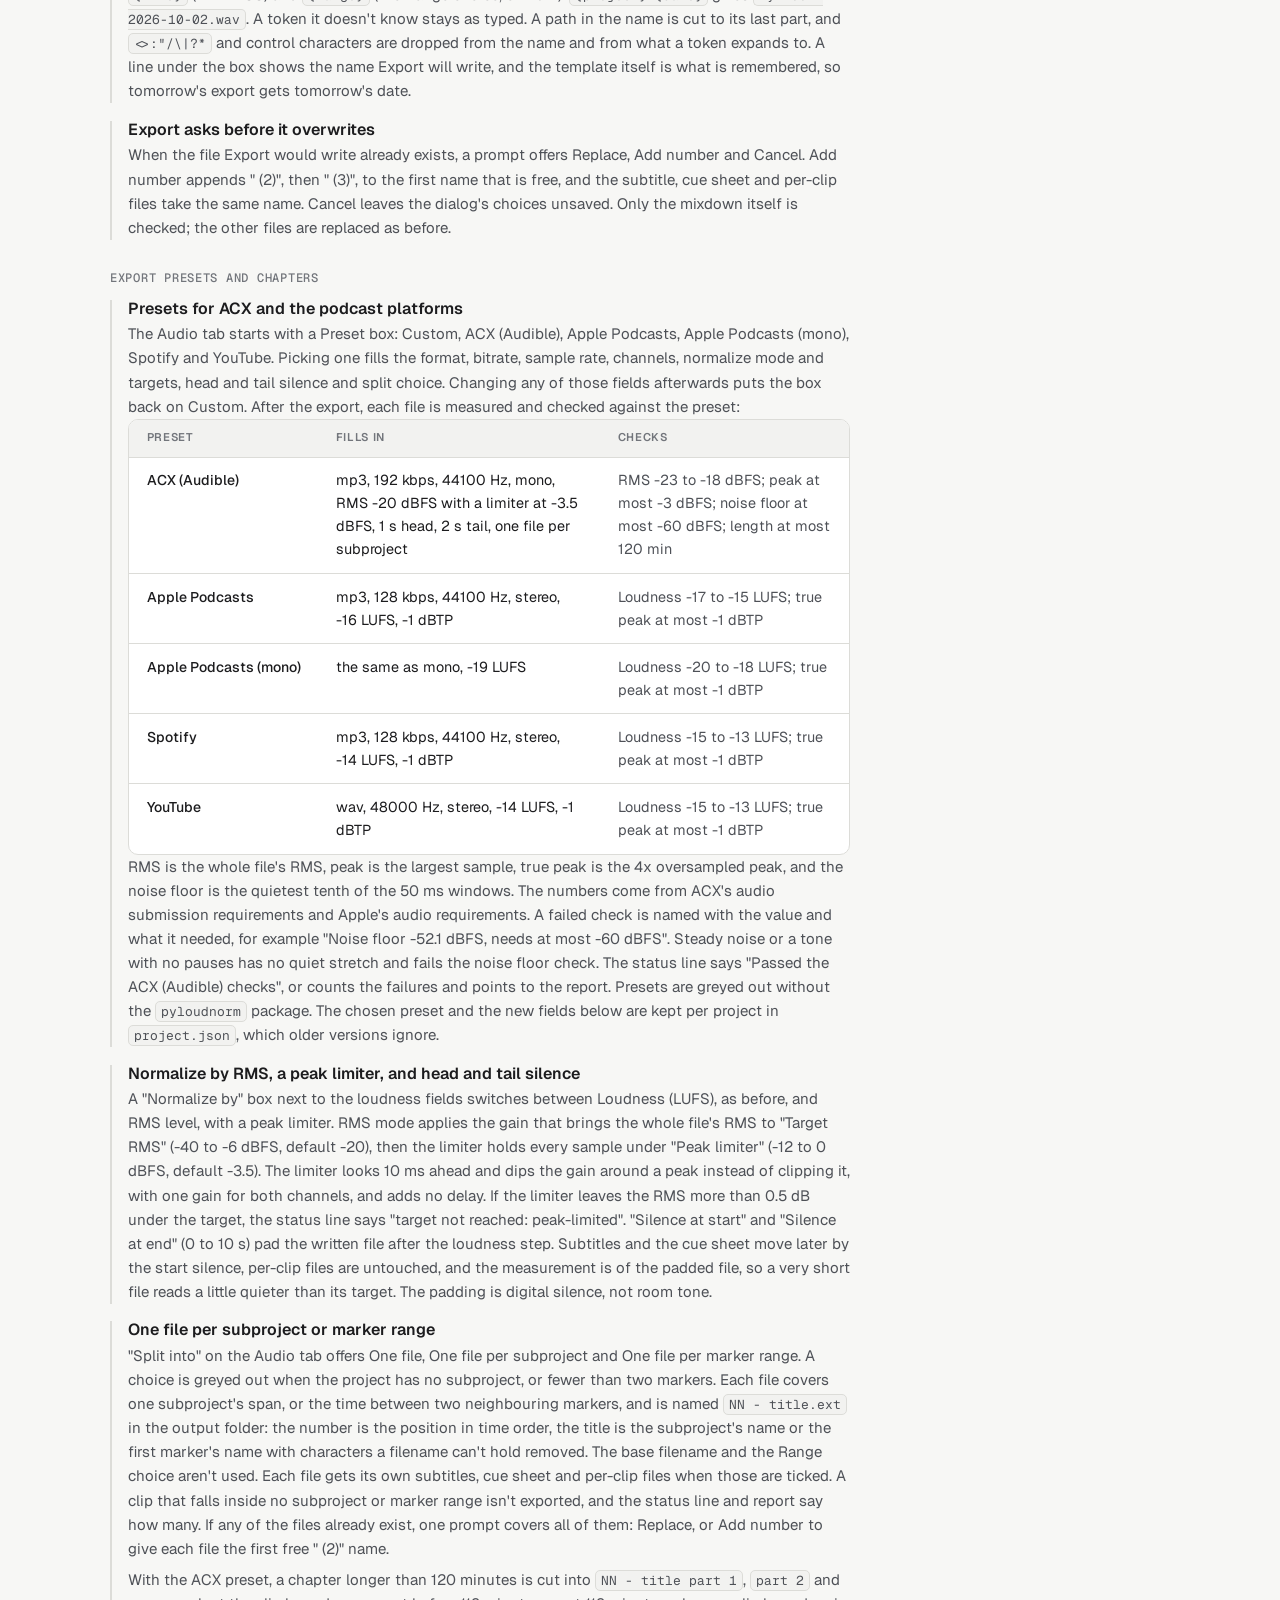
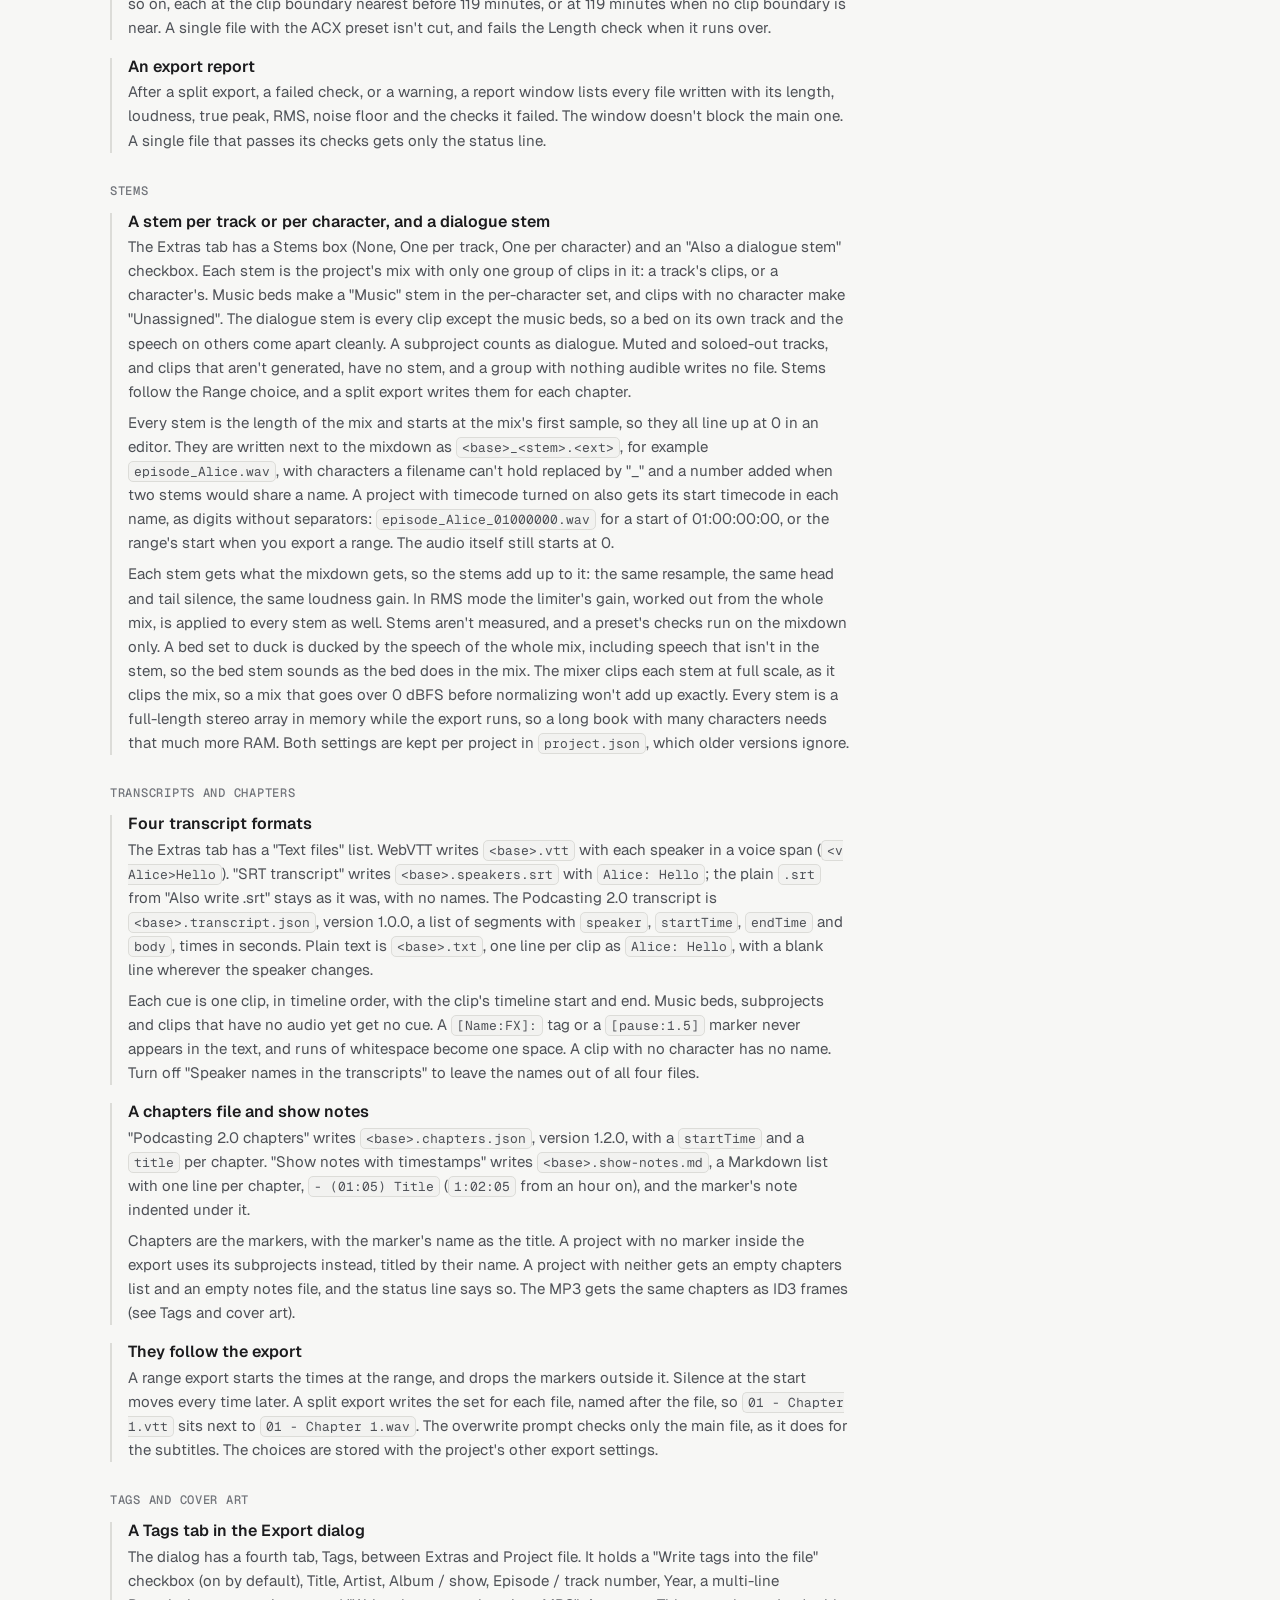
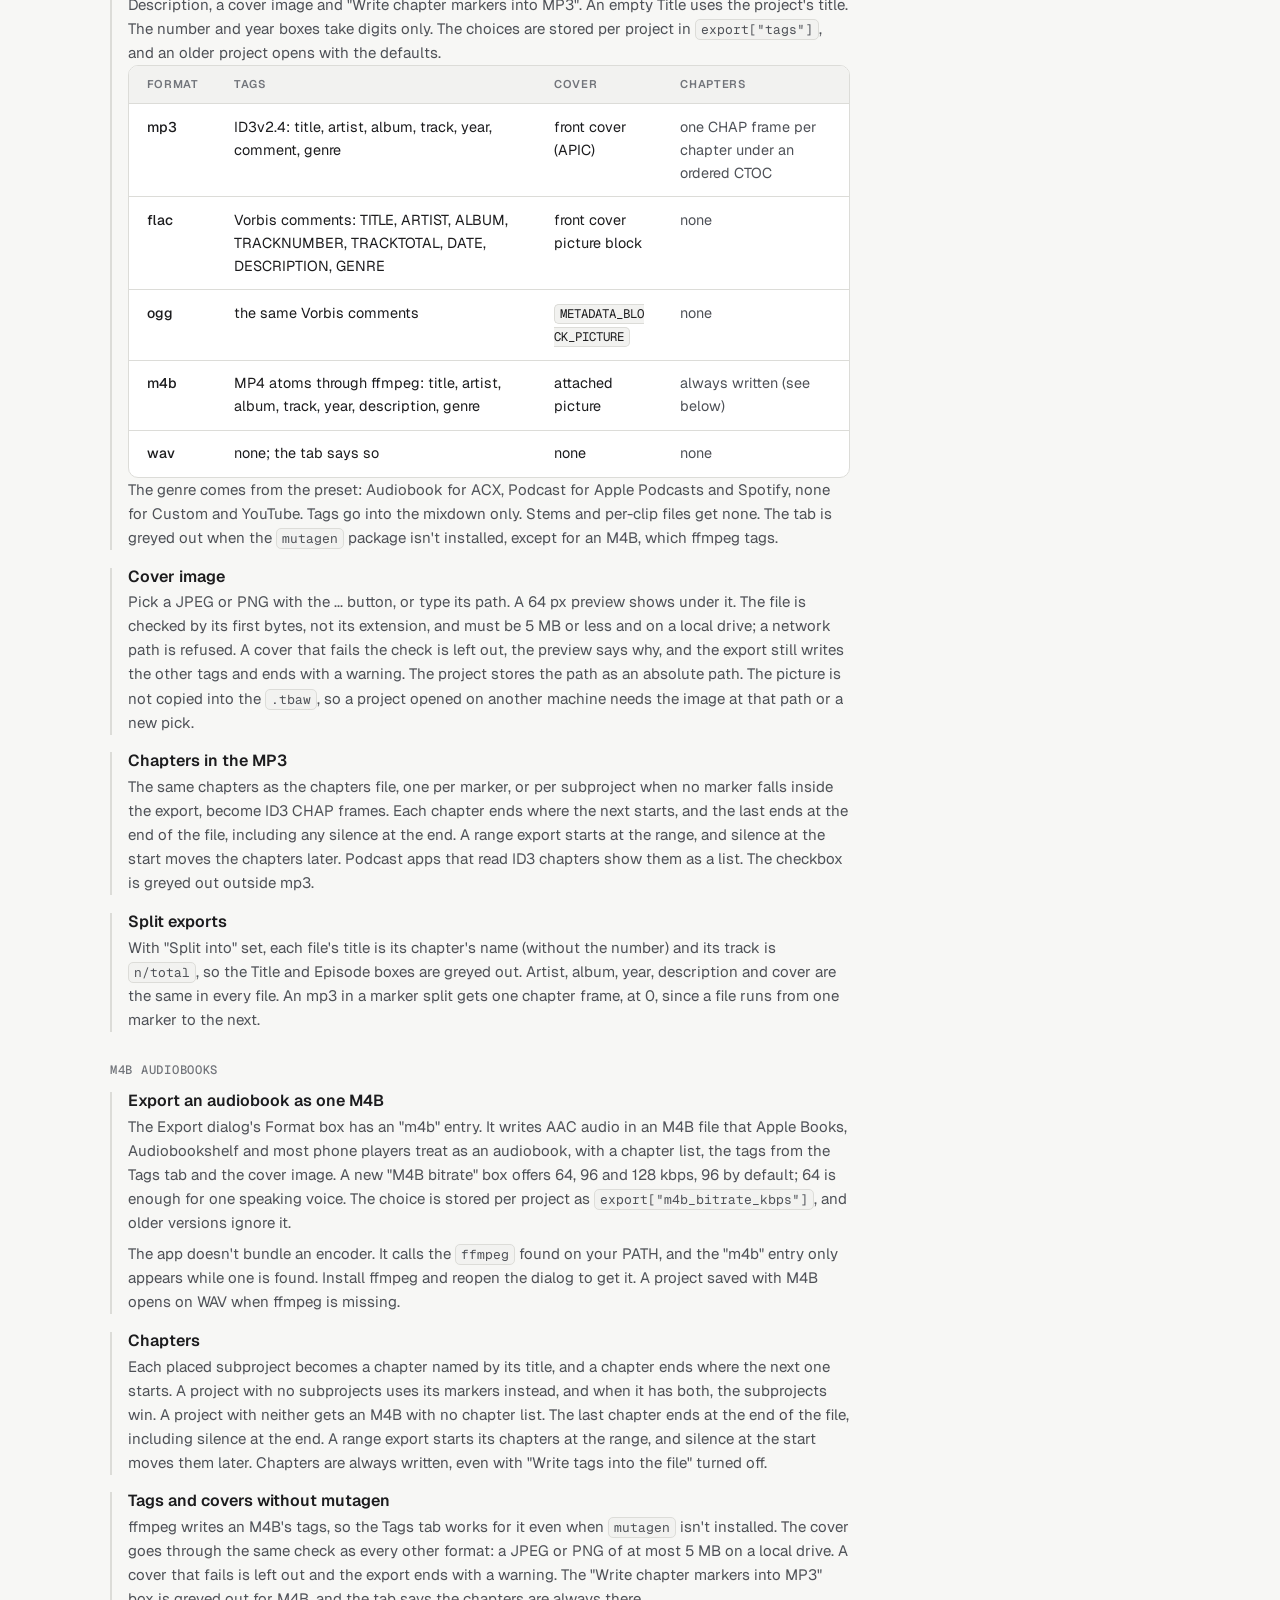
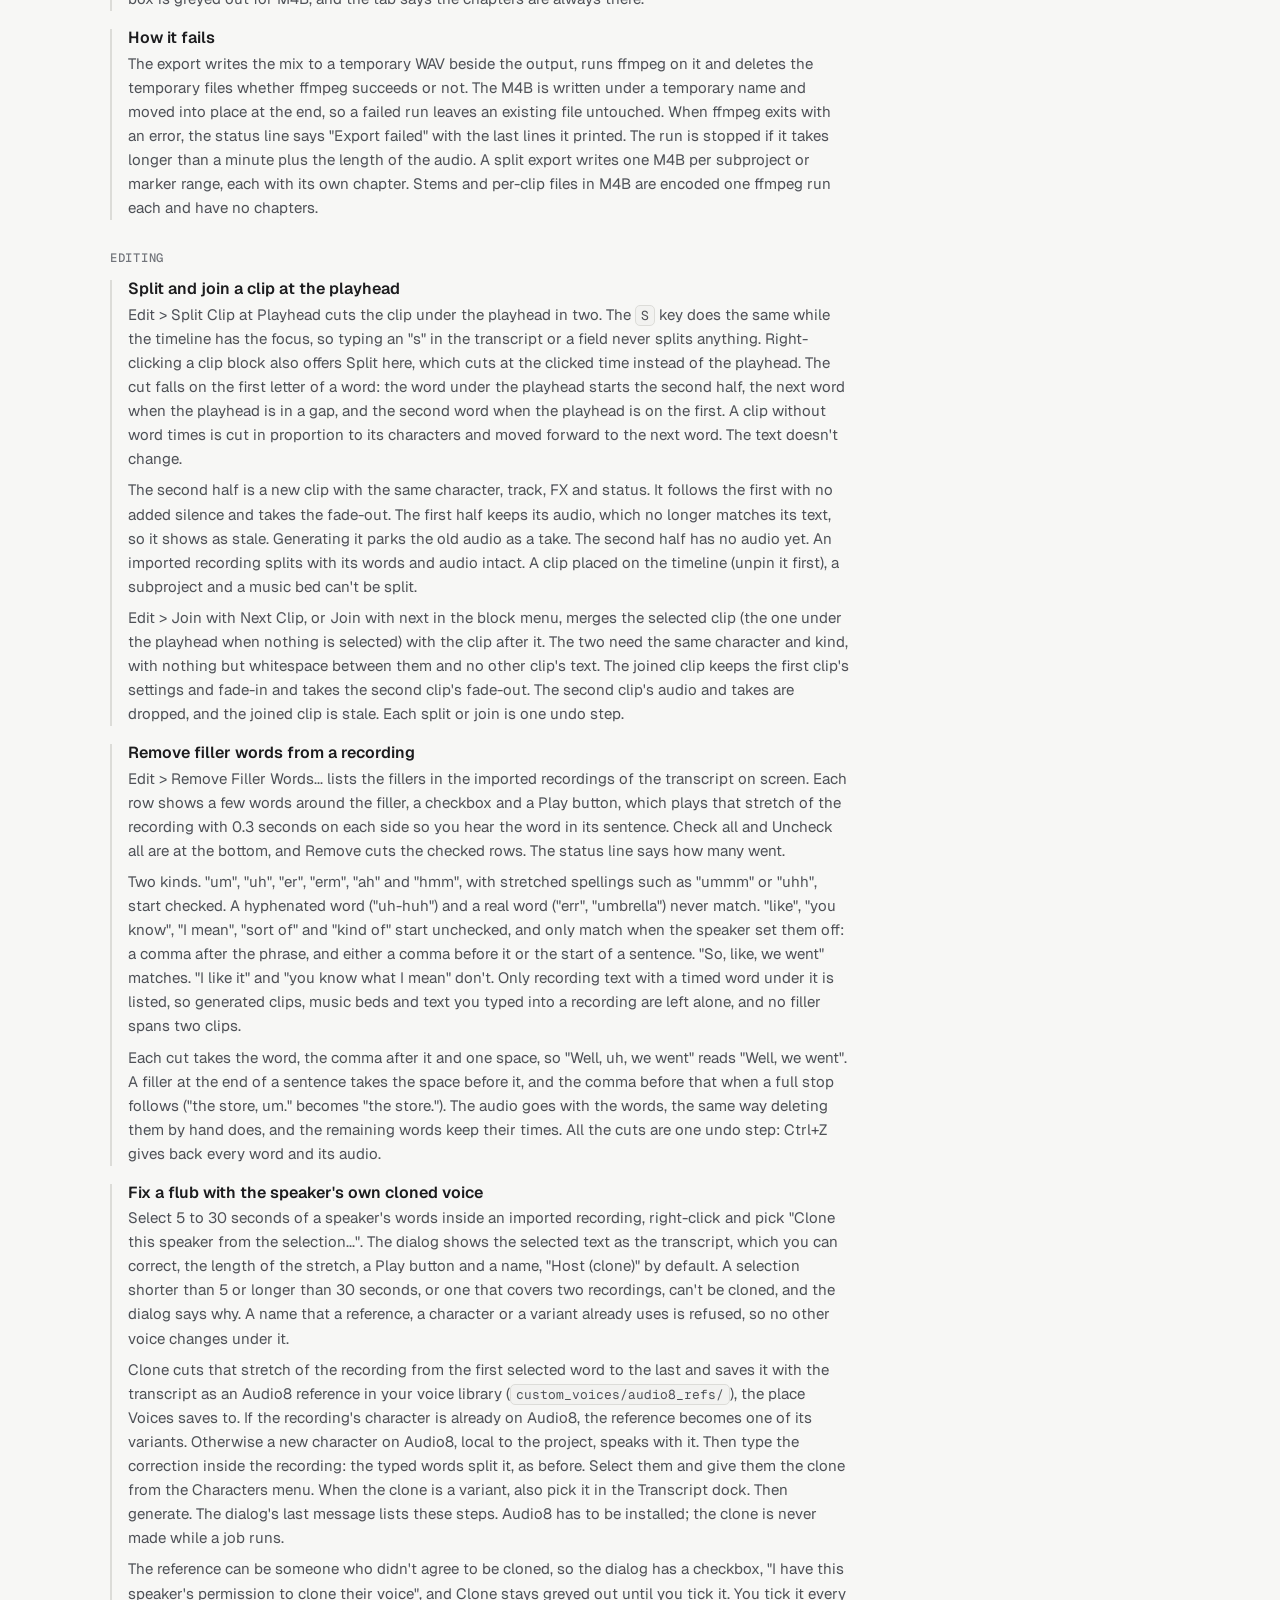
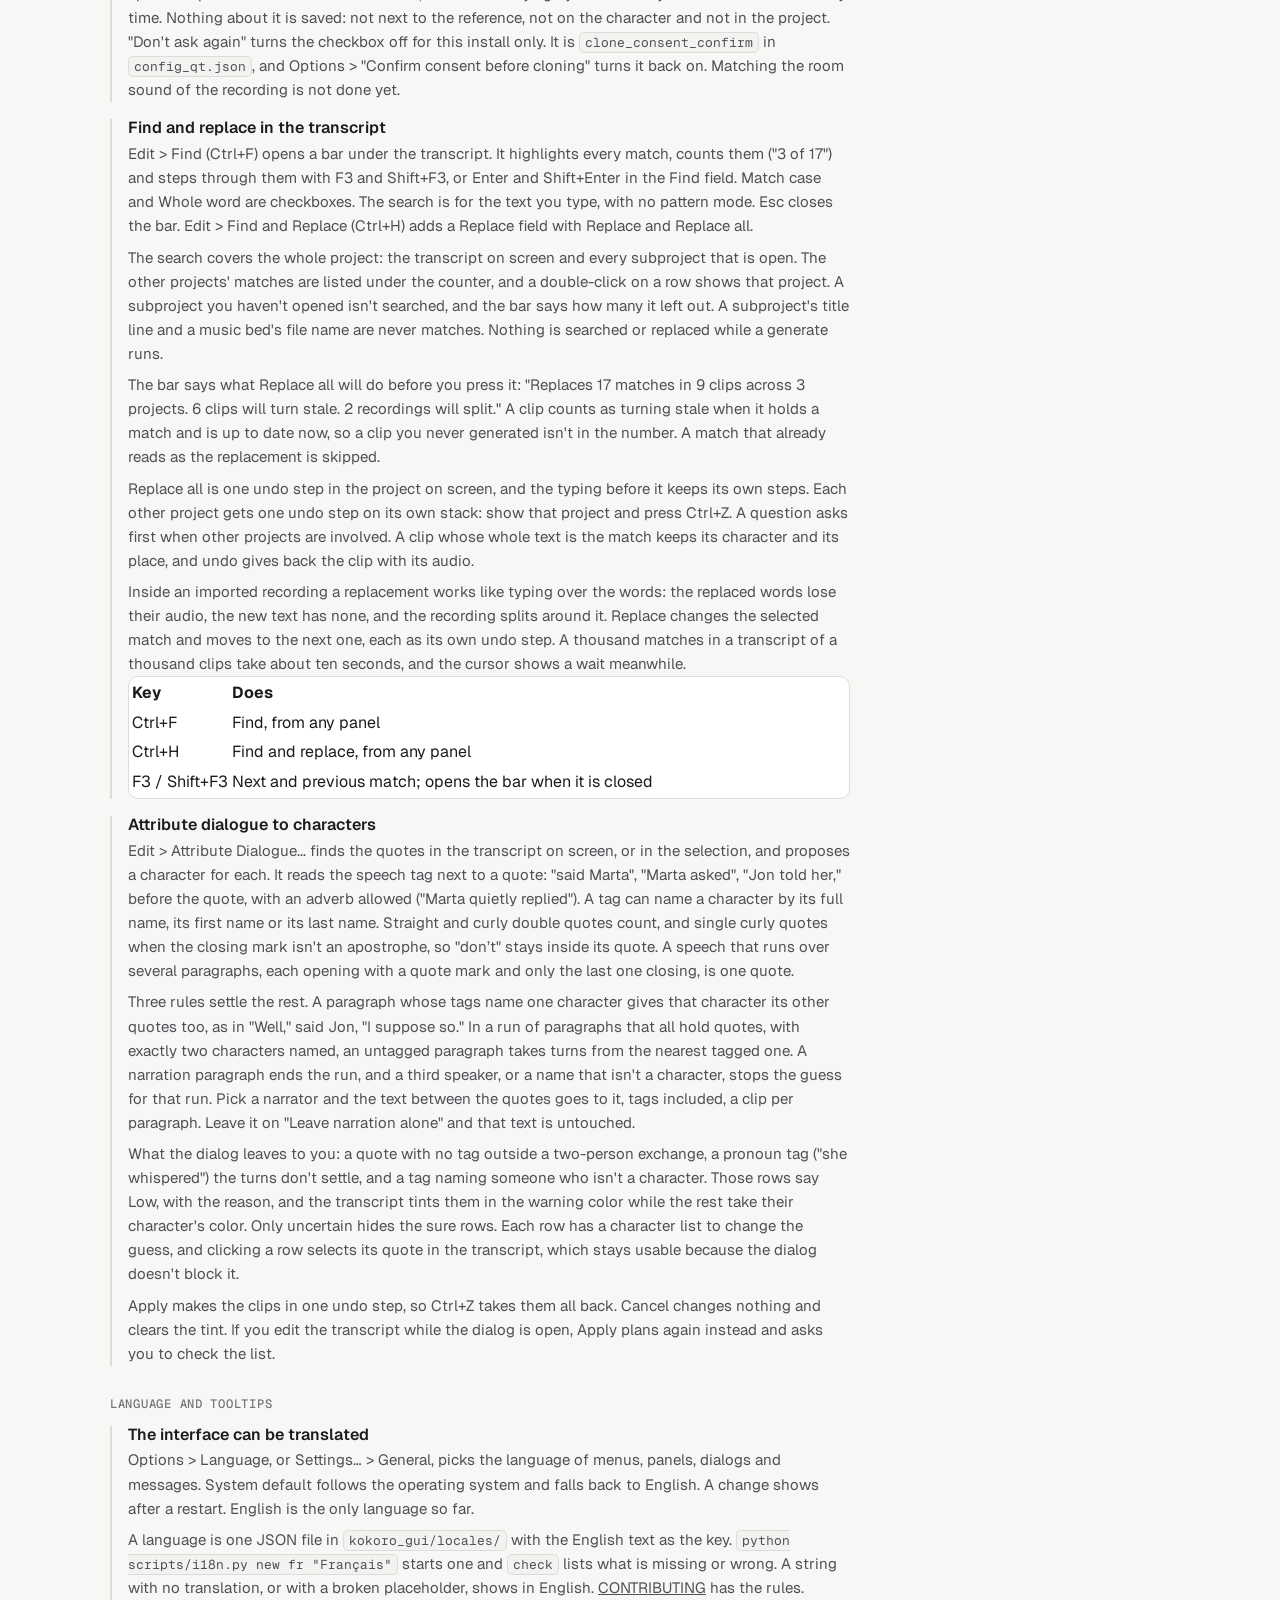
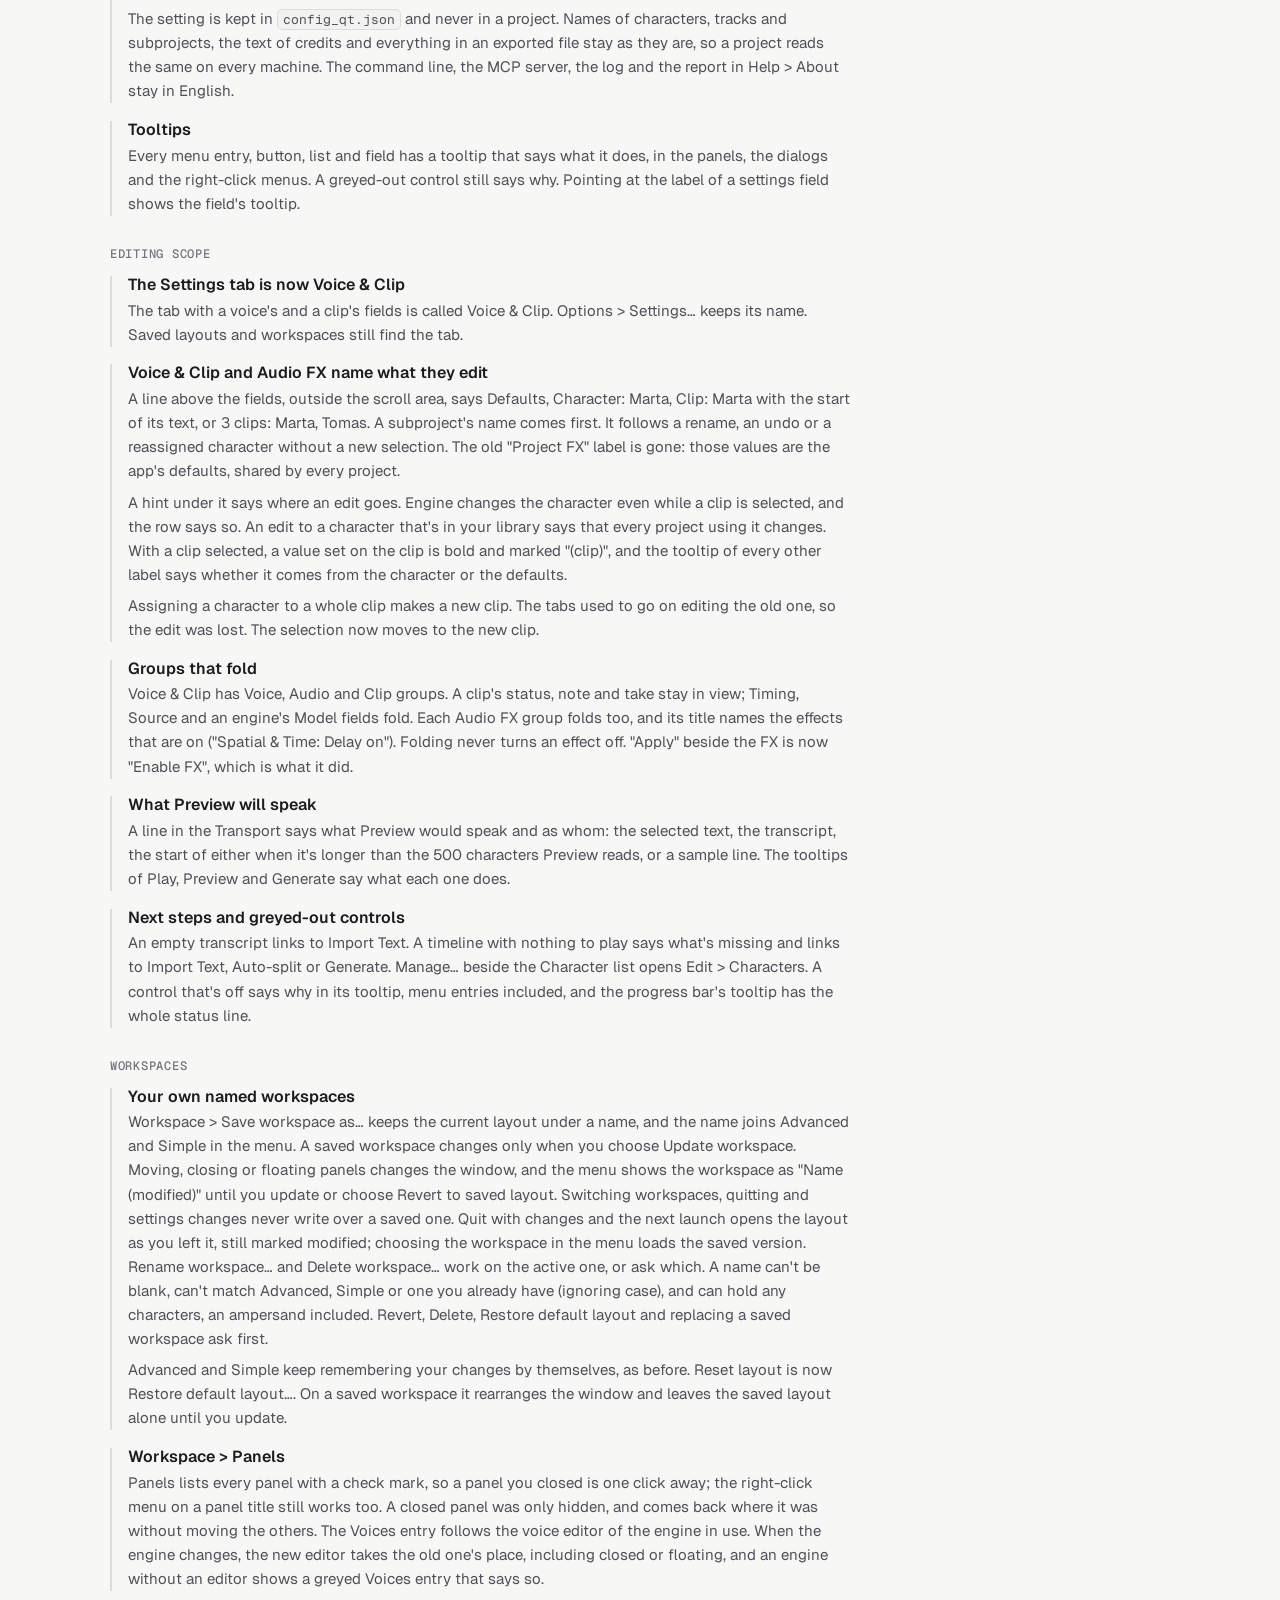
==== commit f1b7d9aa: "Make the GUI translatable and add tooltips kokoro_gui/i18n.py looks text up in kokoro_gui/locales/<c" ====
--- a/docs/changes.html
+++ b/docs/changes.html
@@ -87,14 +87,14 @@
   </nav>
 </header>
 
-<main>
+<main data-transport="scroll">
   <section class="page-head" data-clip="Changes" data-cc="c1">
     <div class="wrap">
       <span class="eyebrow c1">Changes</span>
       <h1>Every change, in full</h1>
       <p class="lede">The README keeps one line per feature. This page has the rest: where each feature lives in the app, how it behaves, and what it does to a project you already have. Newest first.</p>
       <div class="toc">
-        <a href="#unreleased">Unreleased</a>
+        <a href="#v4-0-0-beta-3">4.0.0-beta.3</a>
         <a href="#v4-0-0-beta-2">4.0.0-beta.2</a>
         <a href="#v4-0-0-beta-1">4.0.0-beta.1</a>
         <a href="#v3-2-0">3.2.0</a>
@@ -103,10 +103,18 @@
     </div>
   </section>
 
-  <section class="doc-section" id="unreleased" data-clip="Unreleased" data-cc="c1">
+  <section class="doc-section" id="v4-0-0-beta-3" data-clip="4.0.0-beta.3" data-cc="c1">
     <div class="wrap">
       <div class="prose reveal">
-        <h2><span class="idx">After 4.0.0-beta.2</span>Unreleased</h2>
+        <h2><span class="idx">Tag 4.0.0-beta.3</span>4.0.0-beta.3 <span class="ver-badge">LATEST RELEASE</span></h2>
+        <p>The audiobook release. Generate is a queue you can keep working beside, a book import is a wizard, Whisper proofs the result, and Export checks it against ACX, Spotify and other targets and writes it as an M4B. There is also a command line and an MCP server. A <code>.tbaw</code> from 4.0.0-beta.1 or beta.2 opens in it, and segment keys didn't change, so no clip turns stale from the update.</p>
+      </div>
+      <div class="callout warn reveal" style="max-width:740px; margin-top:1.3rem;">
+        <svg class="icon" viewBox="0 0 24 24" fill="none" stroke="currentColor" stroke-width="2"><path d="M12 3 2 20h20L12 3Z"/><path d="M12 10v4M12 17h.01"/></svg>
+        <div>
+          <p><strong>Before you open an existing project.</strong> A project whose first clip is a short line with no closing punctuation now has 1.2 s after it instead of the plain gap, so the rest of a non-hand-timed project starts about 0.85 s later. Set Gap after a heading to the Gap value in Settings &gt; Project for the old placement.</p>
+          <p>Run <code>pip install -r requirements.txt</code> again after updating. <code>pyloudnorm</code>, <code>mutagen</code> and <code>pyspellchecker</code> are new. <code>run.bat</code> does it for you.</p>
+        </div>
       </div>
 
       <div class="change-group reveal">
@@ -417,6 +425,22 @@
             <p>Three rules settle the rest. A paragraph whose tags name one character gives that character its other quotes too, as in "Well," said Jon, "I suppose so." In a run of paragraphs that all hold quotes, with exactly two characters named, an untagged paragraph takes turns from the nearest tagged one. A narration paragraph ends the run, and a third speaker, or a name that isn't a character, stops the guess for that run. Pick a narrator and the text between the quotes goes to it, tags included, a clip per paragraph. Leave it on "Leave narration alone" and that text is untouched.</p>
             <p>What the dialog leaves to you: a quote with no tag outside a two-person exchange, a pronoun tag ("she whispered") the turns don't settle, and a tag naming someone who isn't a character. Those rows say Low, with the reason, and the transcript tints them in the warning color while the rest take their character's color. Only uncertain hides the sure rows. Each row has a character list to change the guess, and clicking a row selects its quote in the transcript, which stays usable because the dialog doesn't block it.</p>
             <p>Apply makes the clips in one undo step, so Ctrl+Z takes them all back. Cancel changes nothing and clears the tint. If you edit the transcript while the dialog is open, Apply plans again instead and asks you to check the list.</p>
+          </li>
+        </ul>
+      </div>
+
+      <div class="change-group reveal">
+        <h3>Language and tooltips</h3>
+        <ul class="change-list">
+          <li>
+            <h4>The interface can be translated</h4>
+            <p>Options &gt; Language, or Settings&hellip; &gt; General, picks the language of menus, panels, dialogs and messages. System default follows the operating system and falls back to English. A change shows after a restart. English is the only language so far.</p>
+            <p>A language is one JSON file in <code>kokoro_gui/locales/</code> with the English text as the key. <code>python scripts/i18n.py new fr "Fran&ccedil;ais"</code> starts one and <code>check</code> lists what is missing or wrong. A string with no translation, or with a broken placeholder, shows in English. <a href="https://github.com/CoffeeMethod/KokoroGUI/blob/main/CONTRIBUTING.md#translations">CONTRIBUTING</a> has the rules.</p>
+            <p>The setting is kept in <code>config_qt.json</code> and never in a project. Names of characters, tracks and subprojects, the text of credits and everything in an exported file stay as they are, so a project reads the same on every machine. The command line, the MCP server, the log and the report in Help &gt; About stay in English.</p>
+          </li>
+          <li>
+            <h4>Tooltips</h4>
+            <p>Every menu entry, button, list and field has a tooltip that says what it does, in the panels, the dialogs and the right-click menus. A greyed-out control still says why. Pointing at the label of a settings field shows the field's tooltip.</p>
           </li>
         </ul>
       </div>
@@ -533,7 +557,6 @@
             <h4>Gaps for chapters and headings</h4>
             <p>Options &gt; Settings&hellip; &gt; Project has two new gaps. Chapter gap is the silence before a subproject, and follows the paragraph gap until you set it. Gap after a heading (1.2 s by default) is the silence after the document's first clip when it is a heading: one line of at most 12 words that doesn't end in a full stop, <code>!</code>, <code>?</code>, <code>,</code> or <code>;</code>. A clip's own Gap before still wins, then the chapter gap, the heading gap, the paragraph gap and the plain gap, in that order. The transcript's gap labels say "chapter" or "heading" where one applies.</p>
             <p>Heading speed multiplies the heading clip's speed, so 0.90 reads a chapter title a little slower. It is 1.00, which is off, until you change it. The speed is part of the clip's key, so changing it makes the heading stale once and regenerates only that clip. A clip that becomes the first clip of the document, because you deleted what came before, picks up the heading speed the same way.</p>
-            <p><strong>Before you open an existing project.</strong> A project whose first clip is a short line with no closing punctuation now has 1.2 s after it instead of the plain gap, so the rest of a non-hand-timed project starts about 0.85 s later. Set Gap after a heading to the Gap value in Settings &gt; Project for the old placement.</p>
           </li>
           <li>
             <h4>A varied gap when the speaker changes</h4>
@@ -860,7 +883,7 @@
   <section class="doc-section" id="v4-0-0-beta-2" data-clip="4.0.0-beta.2" data-cc="c3">
     <div class="wrap">
       <div class="prose reveal">
-        <h2><span class="idx">Tag 4.0.0-beta.2</span>4.0.0-beta.2 <span class="ver-badge">LATEST RELEASE</span></h2>
+        <h2><span class="idx">Tag 4.0.0-beta.2</span>4.0.0-beta.2</h2>
         <p>The dubbing and mixing release. Subtitles come in as clips locked to their cues, tracks get a mixer, characters move into a library every project shares and each picks its own engine, and long projects stop lagging on every keystroke. A <code>.tbaw</code> from 4.0.0-beta.1 opens in it; read the box below first.</p>
       </div>
       <div class="callout warn reveal" style="max-width:740px; margin-top:1.3rem;">
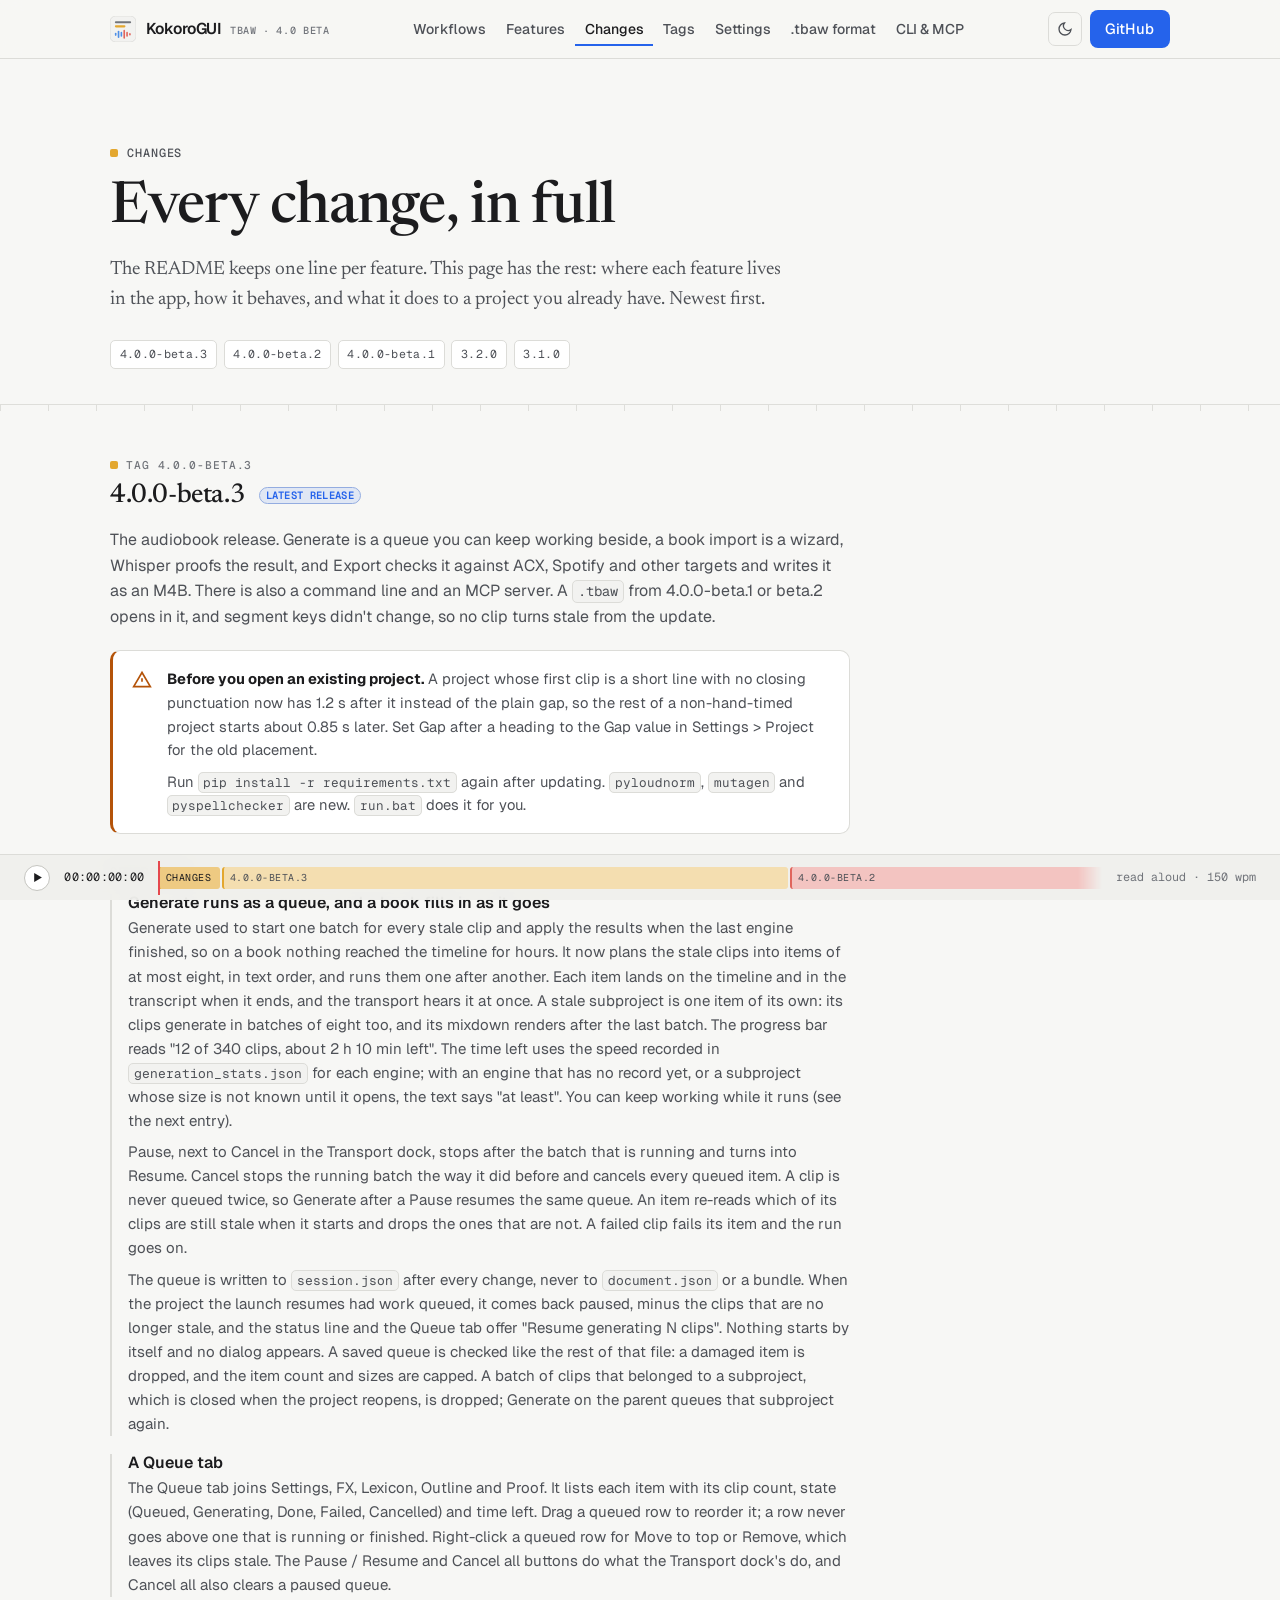
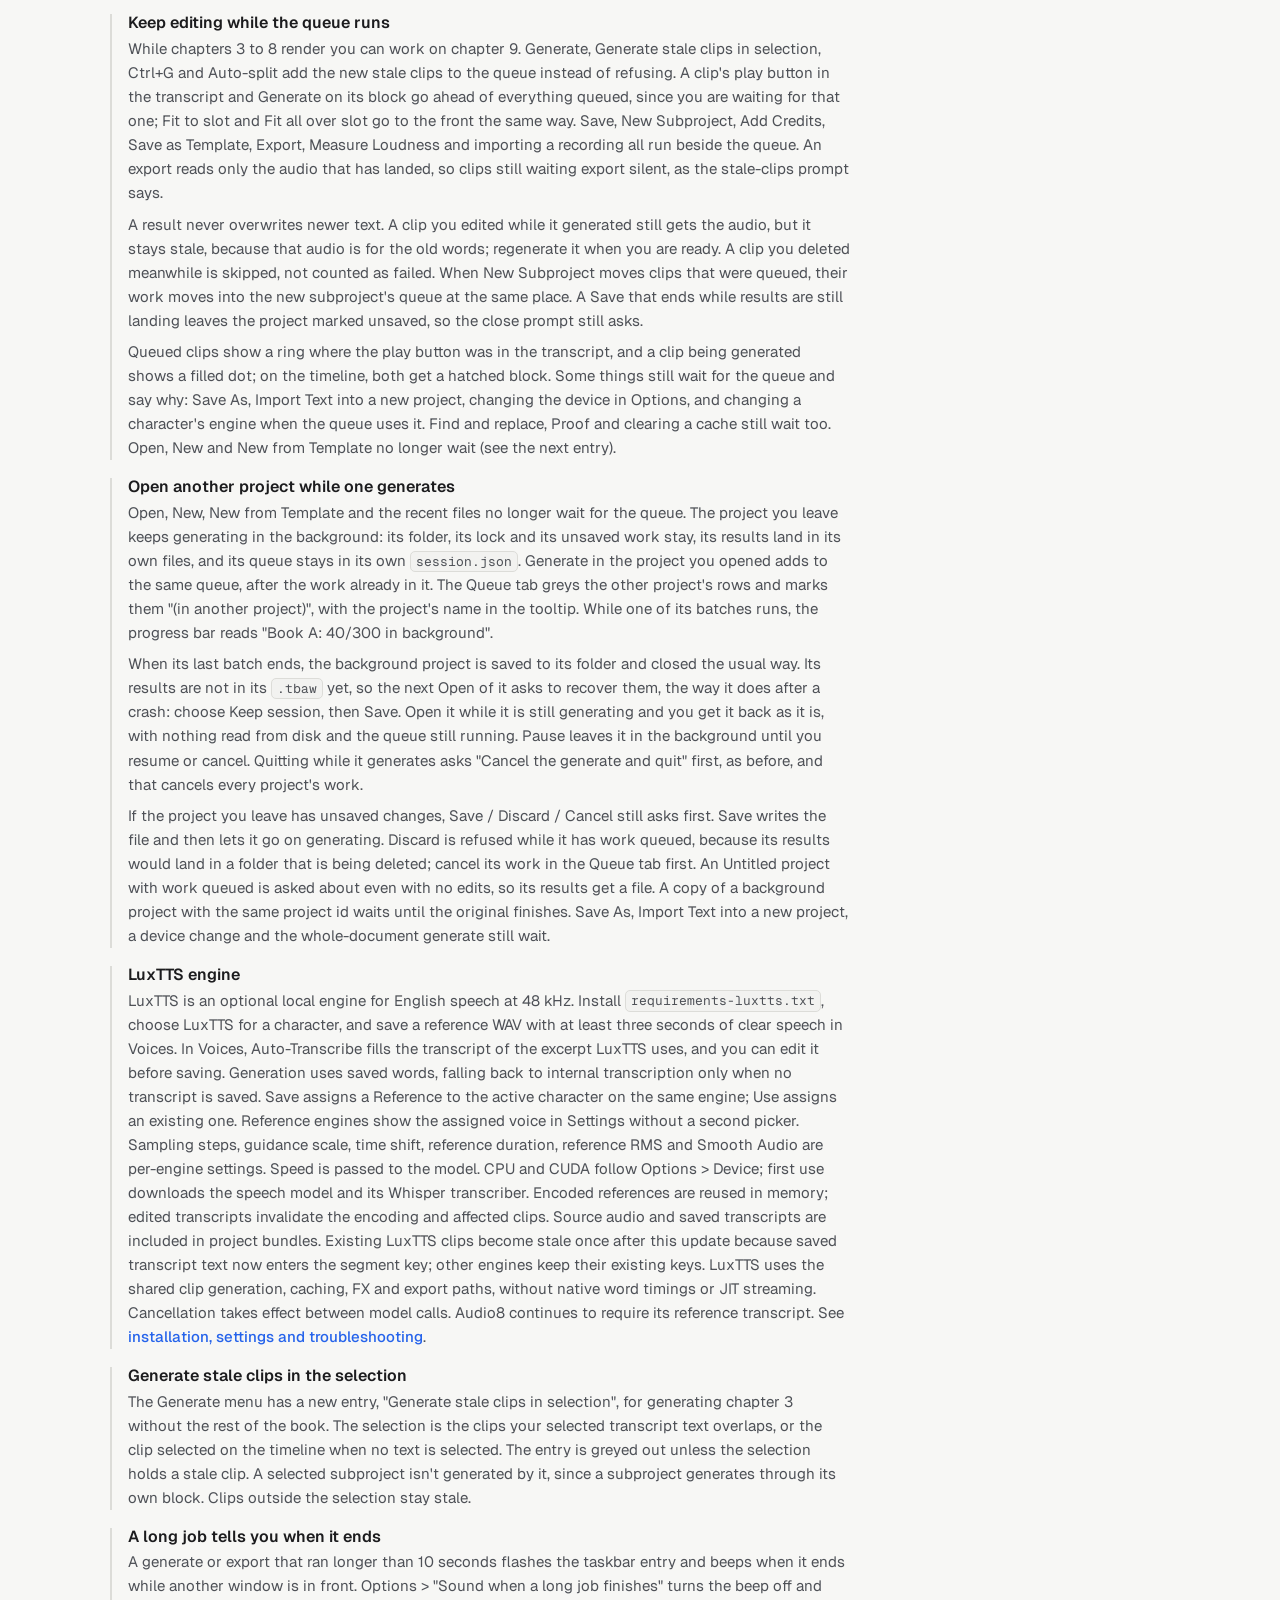
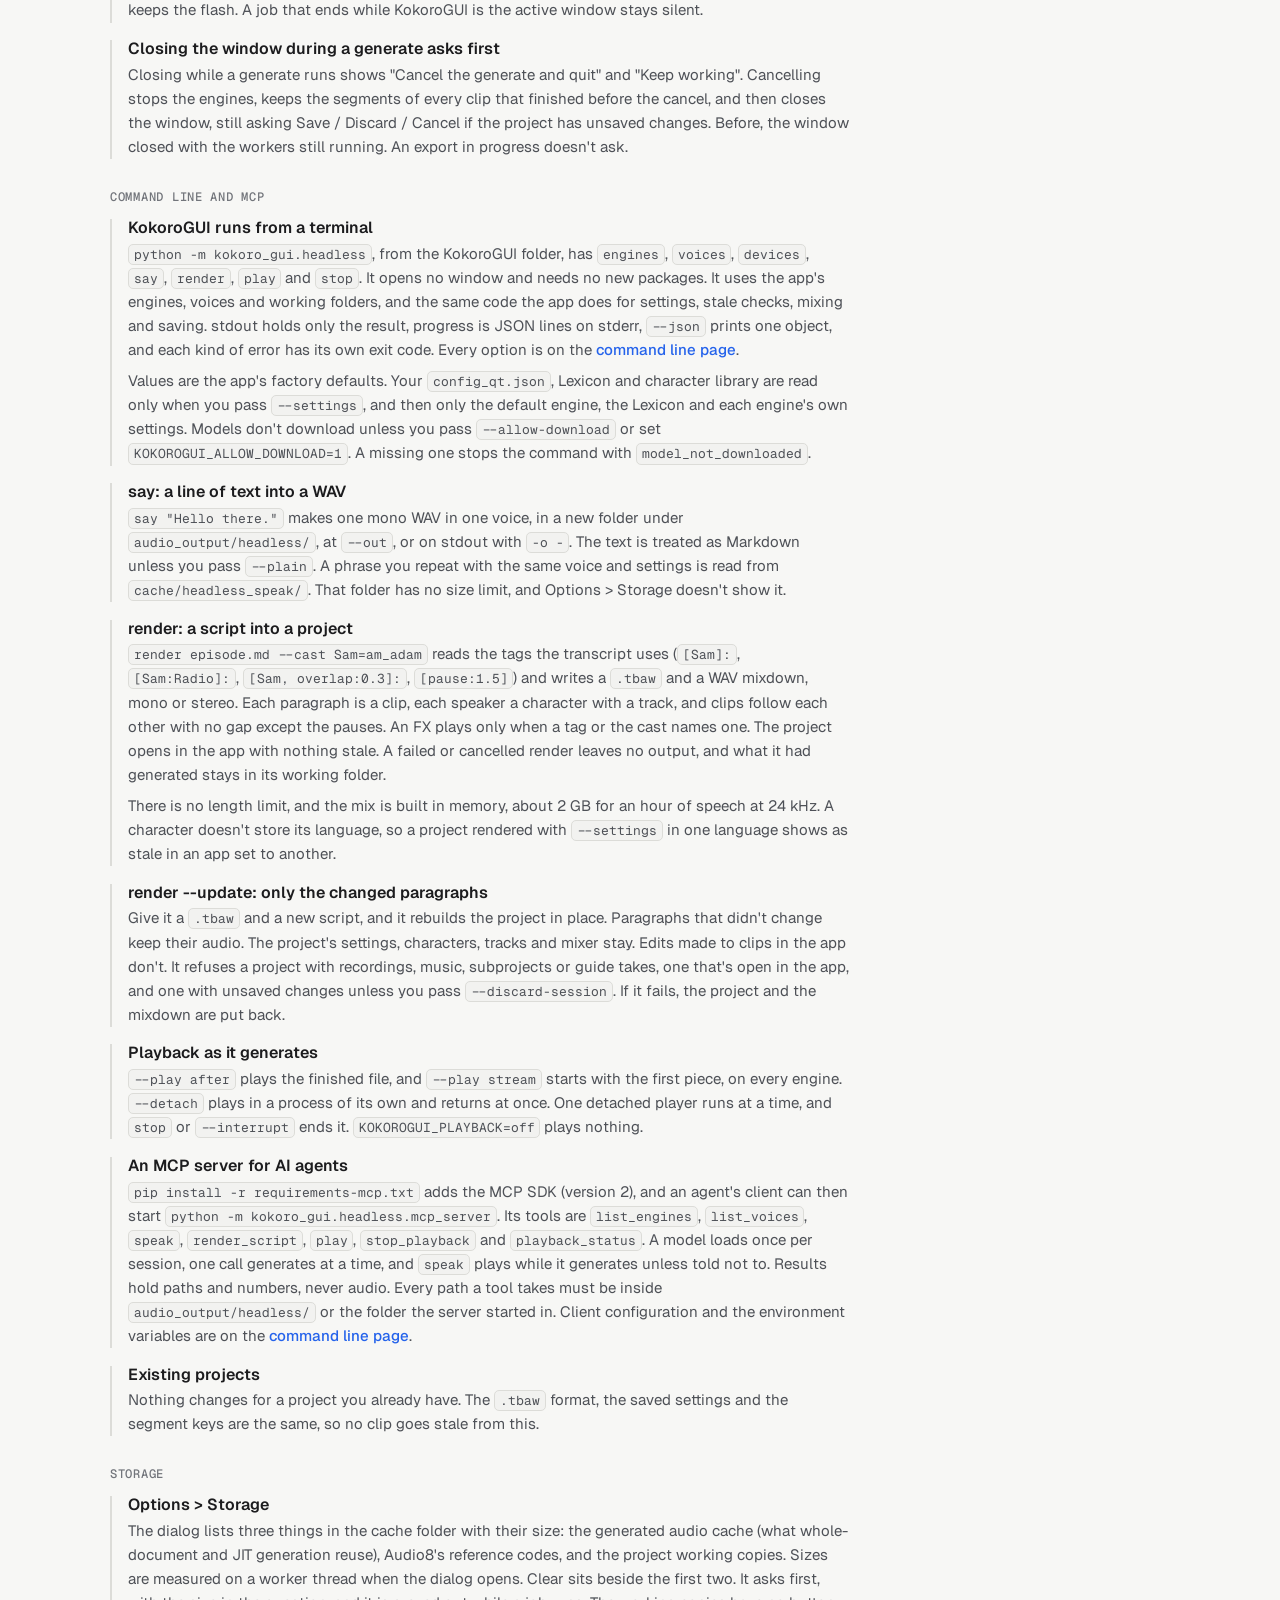
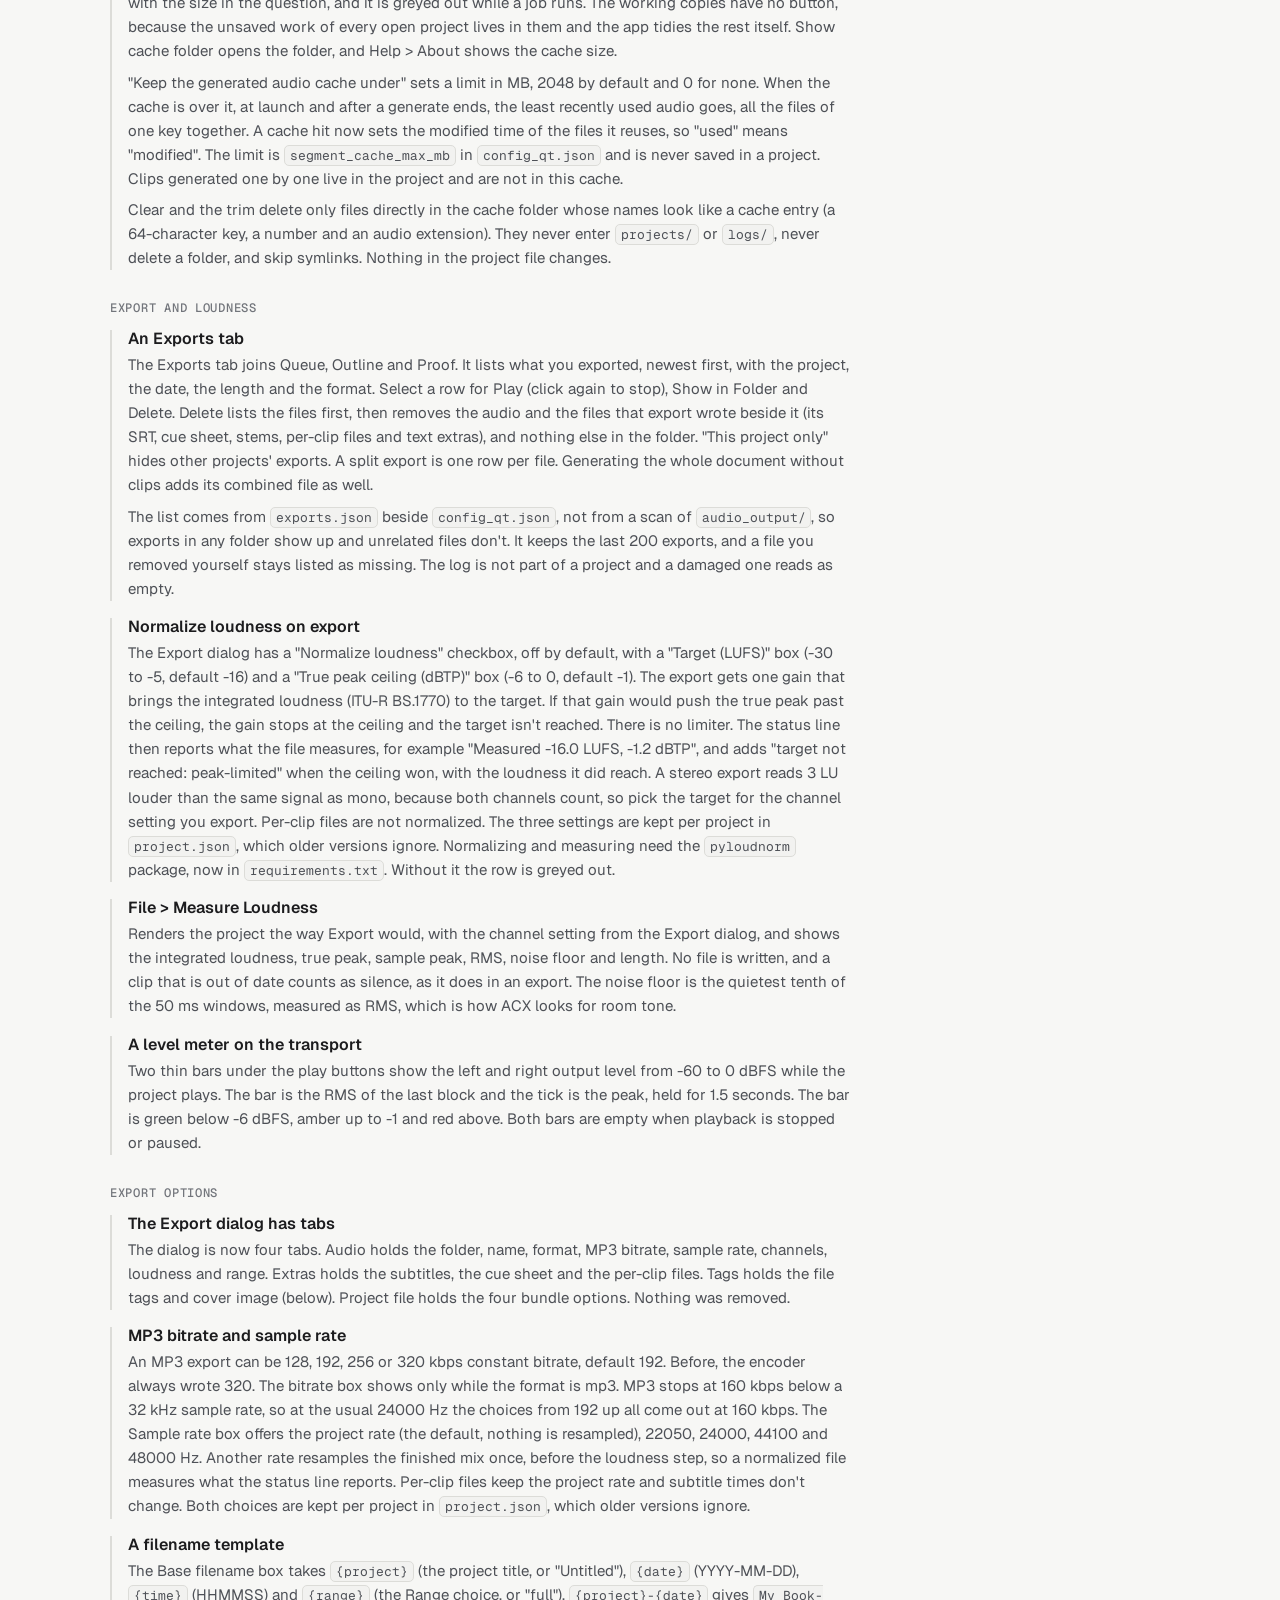
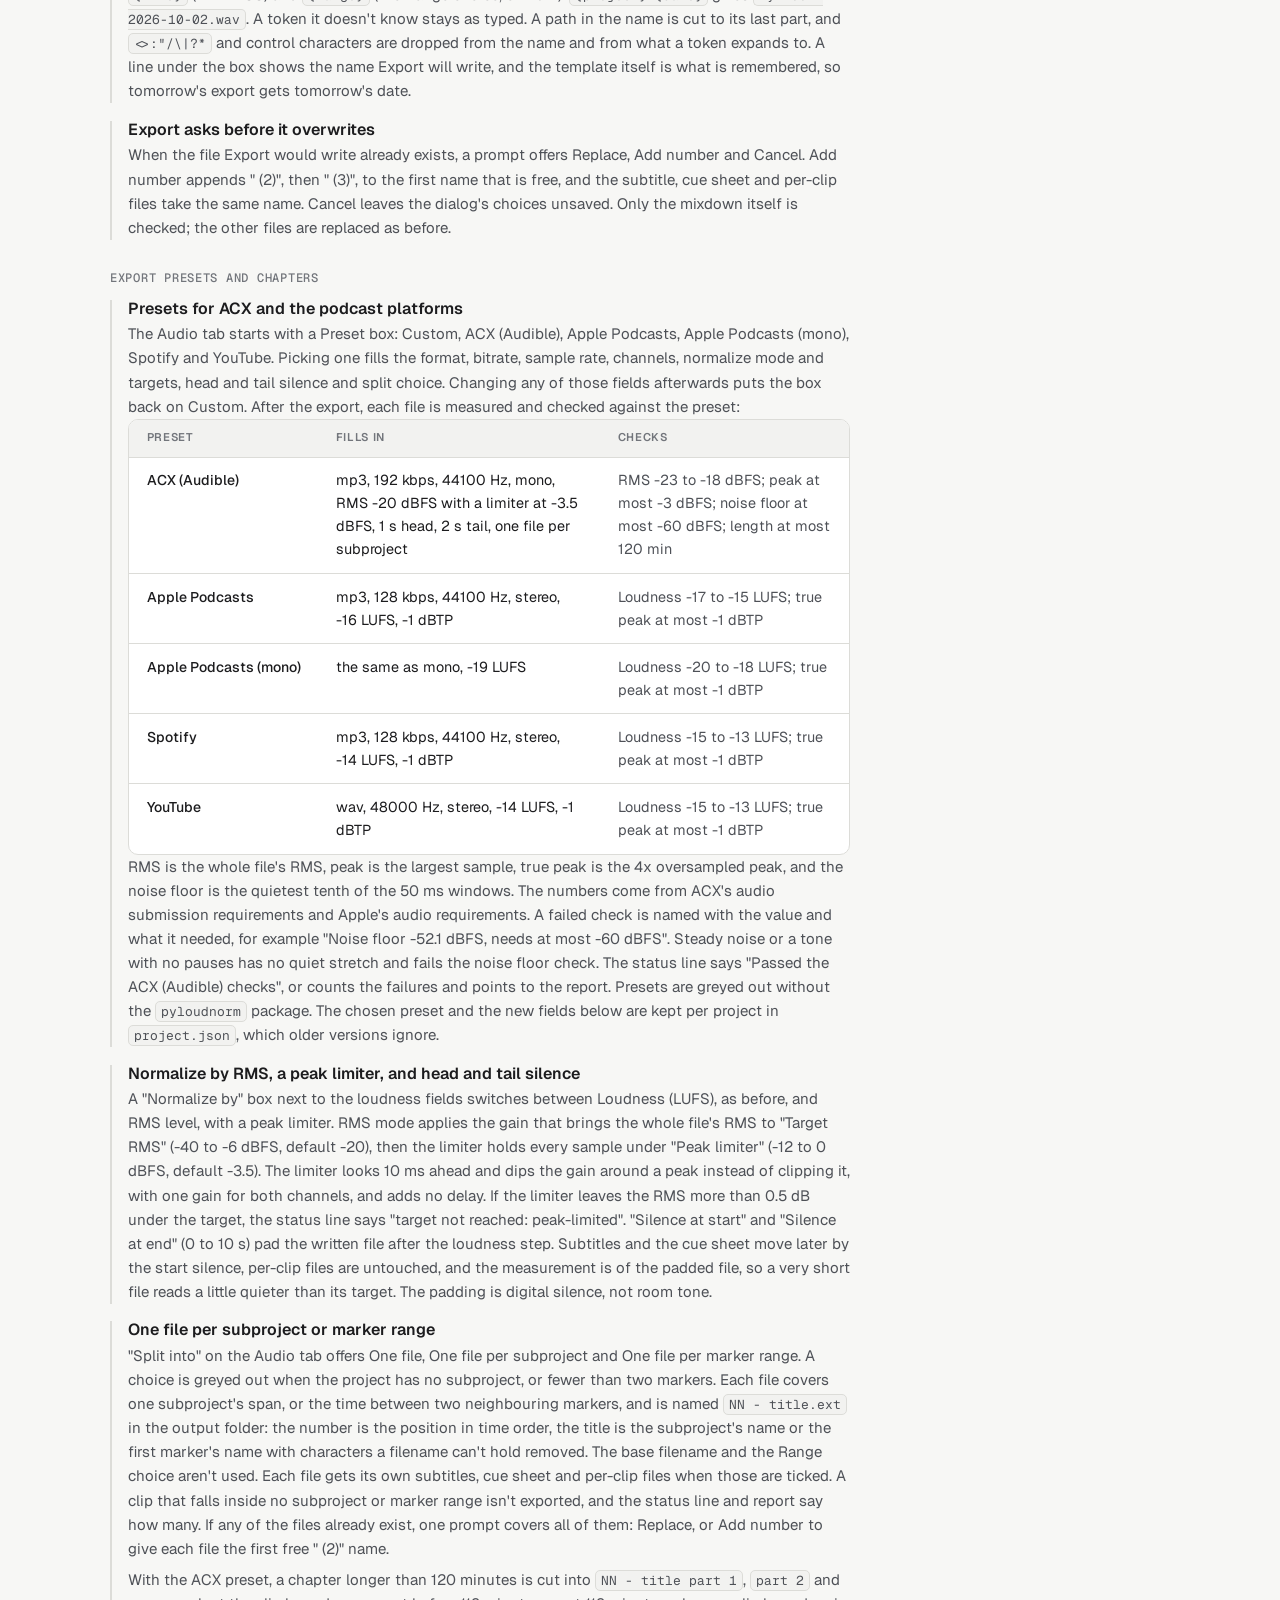
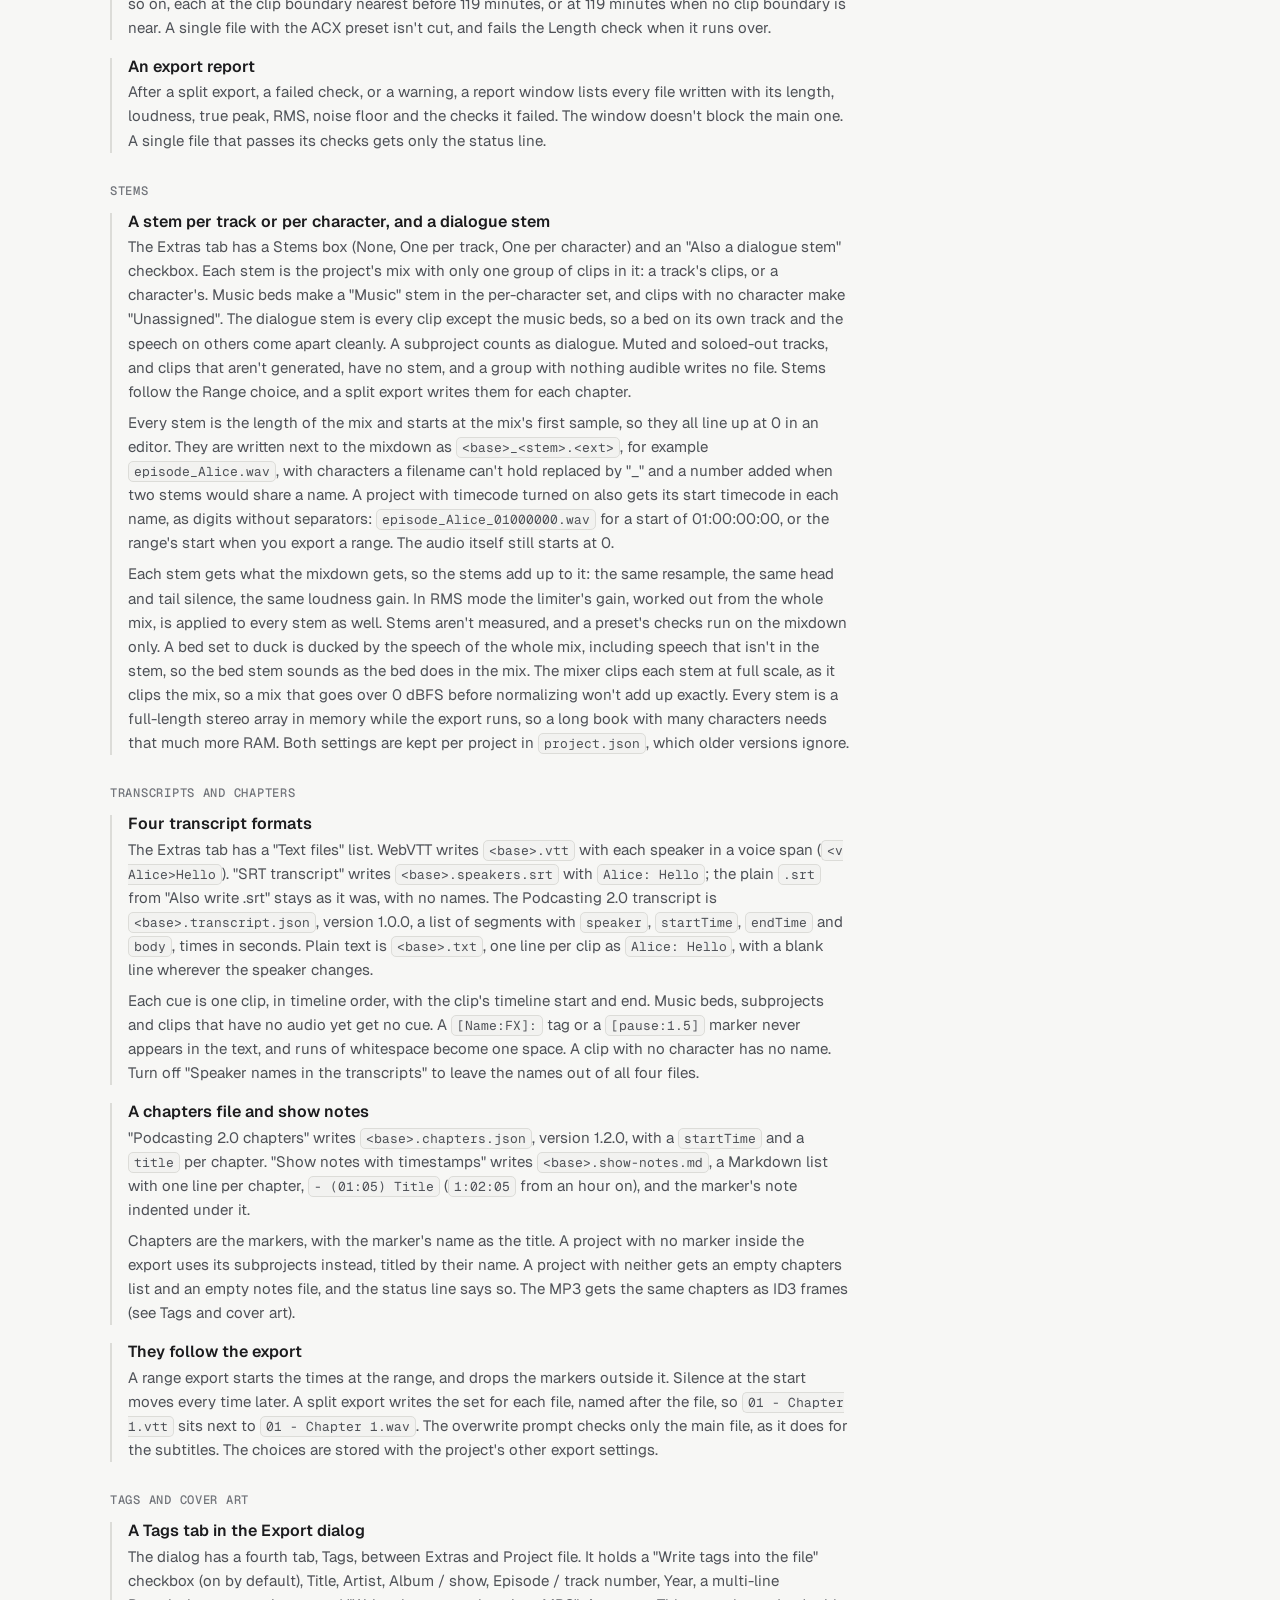
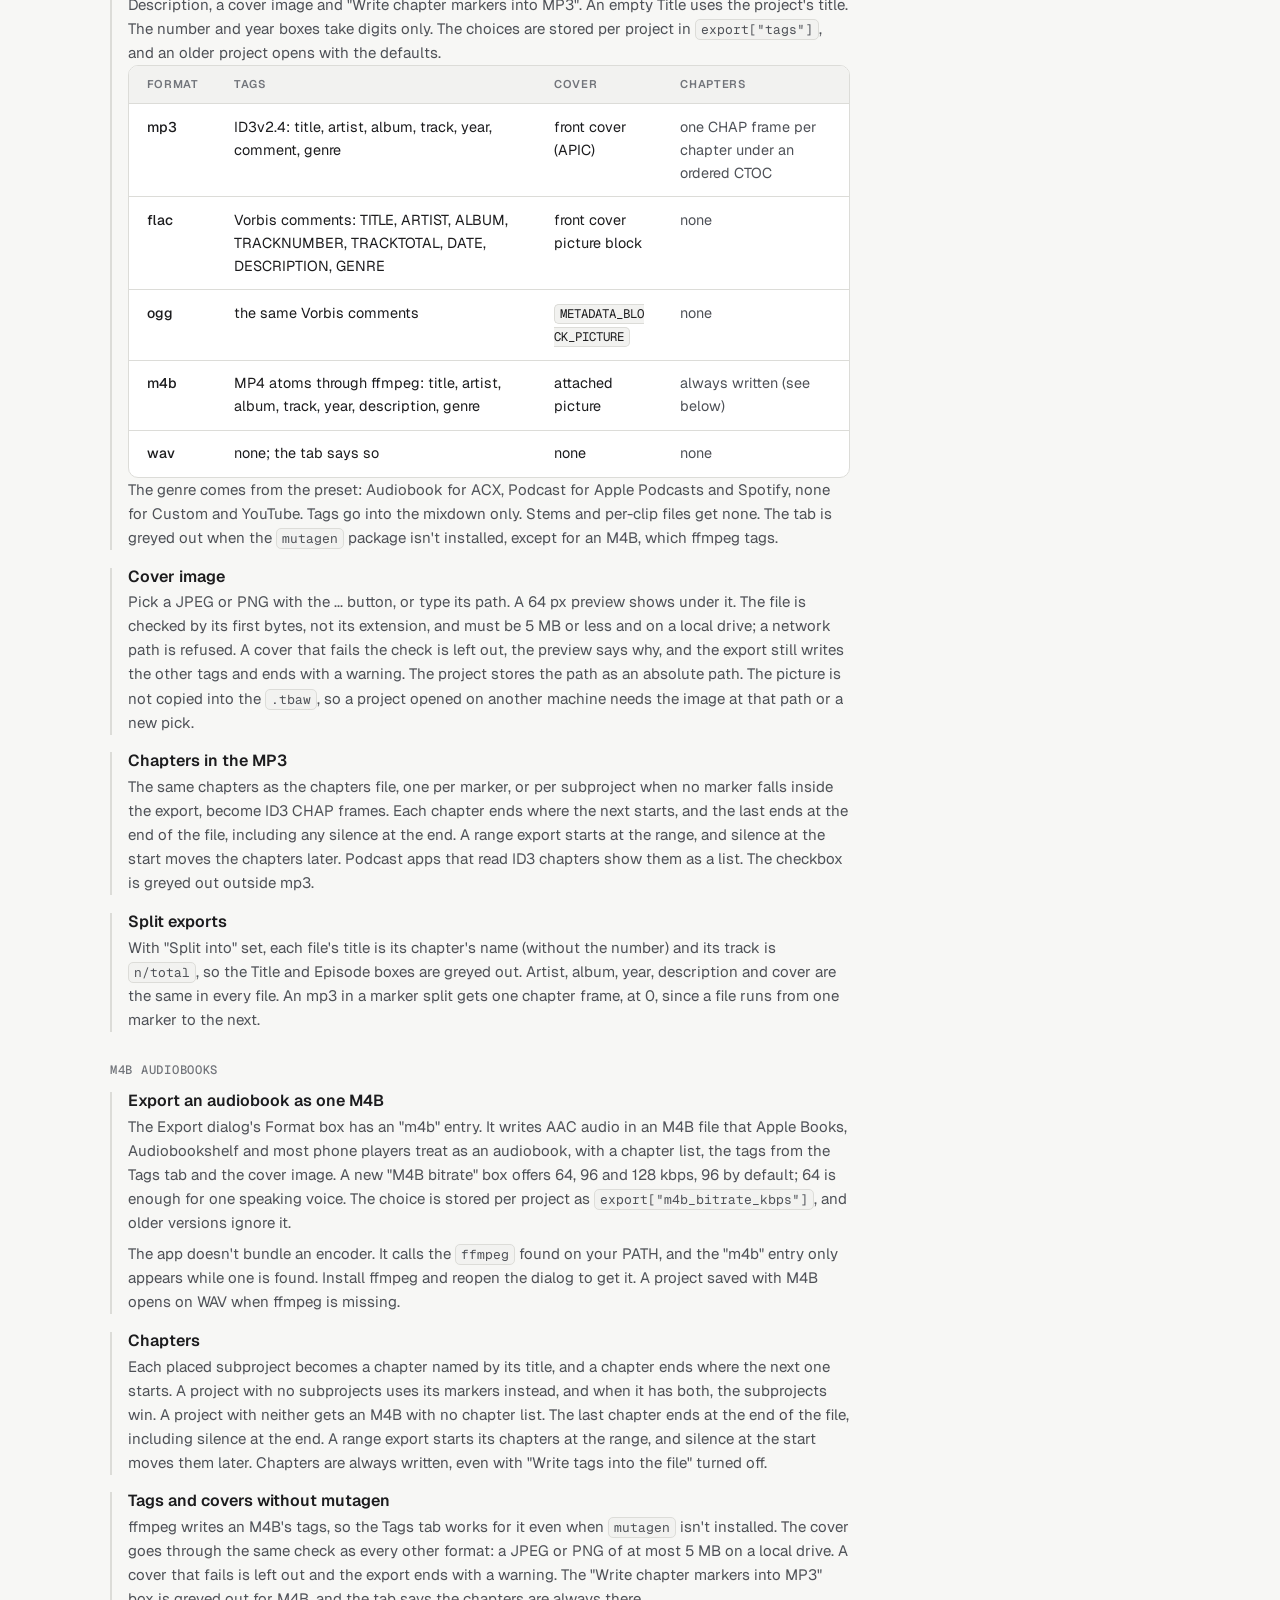
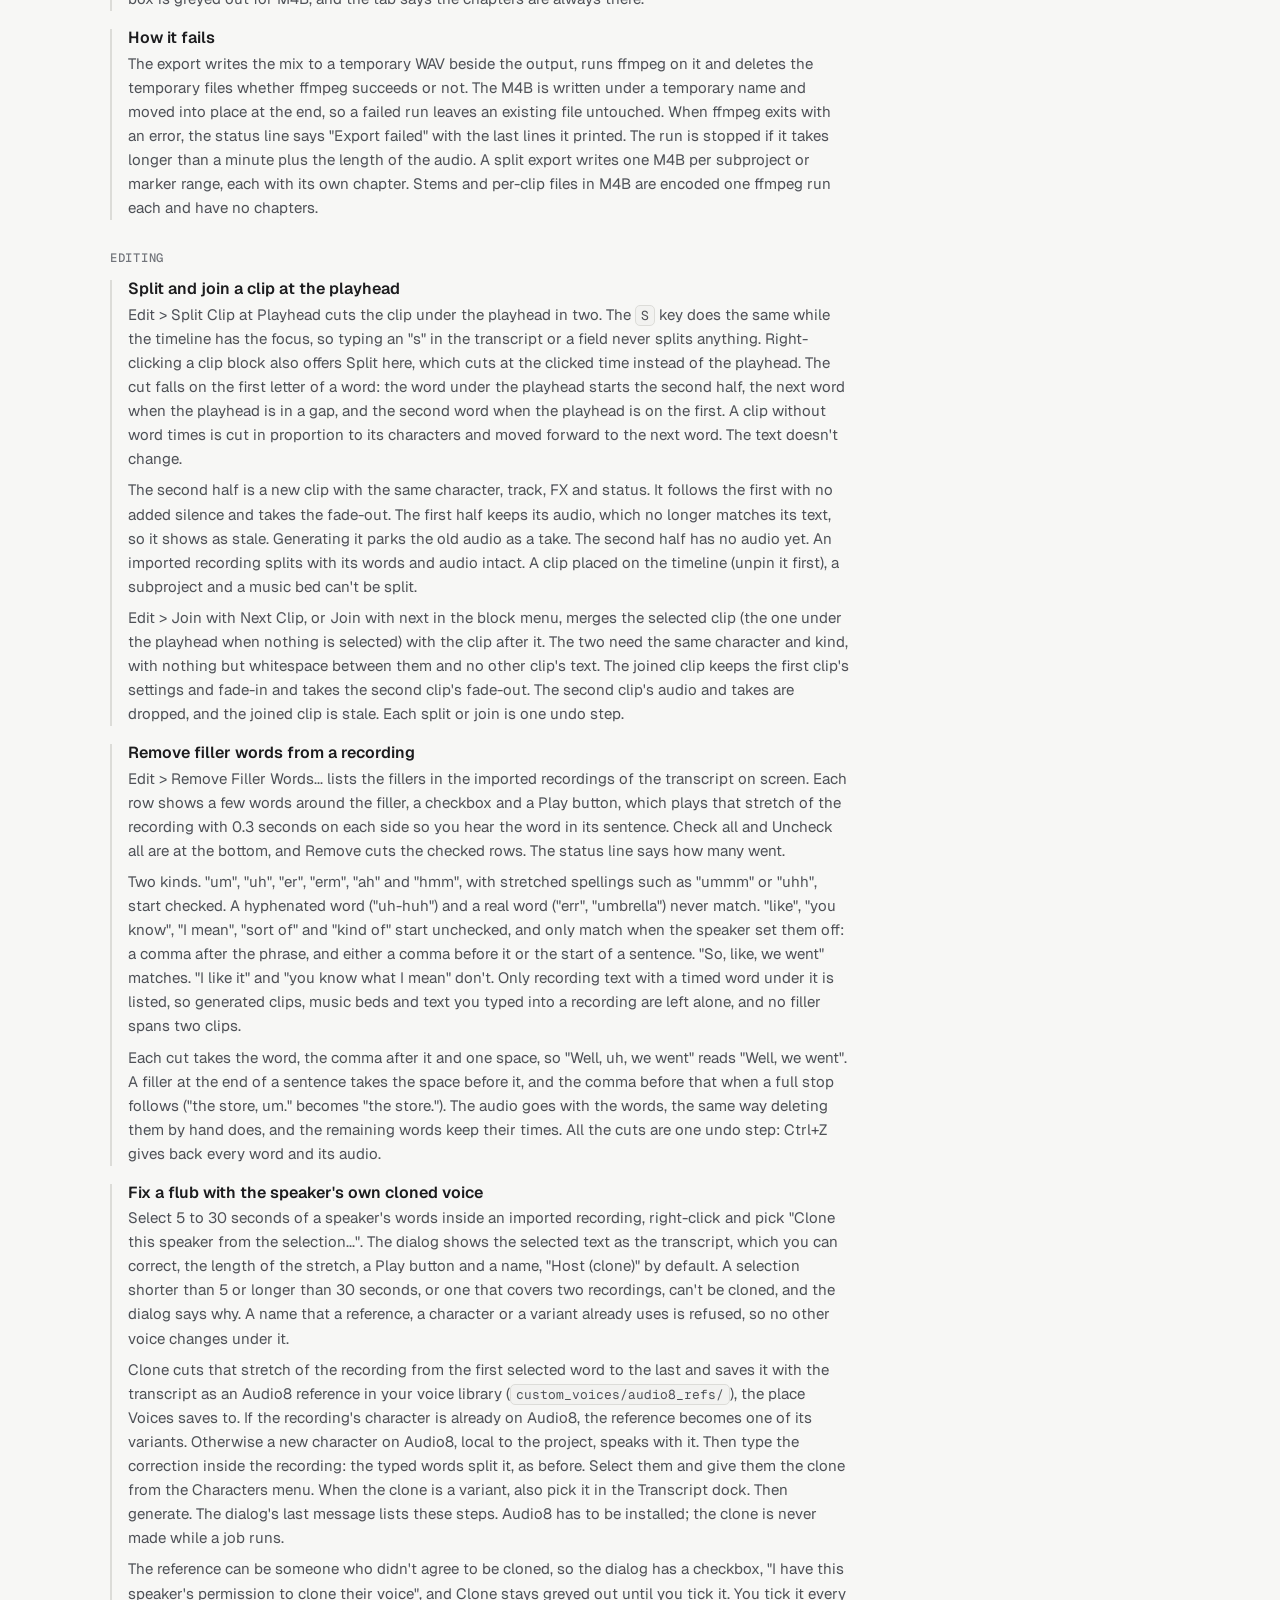
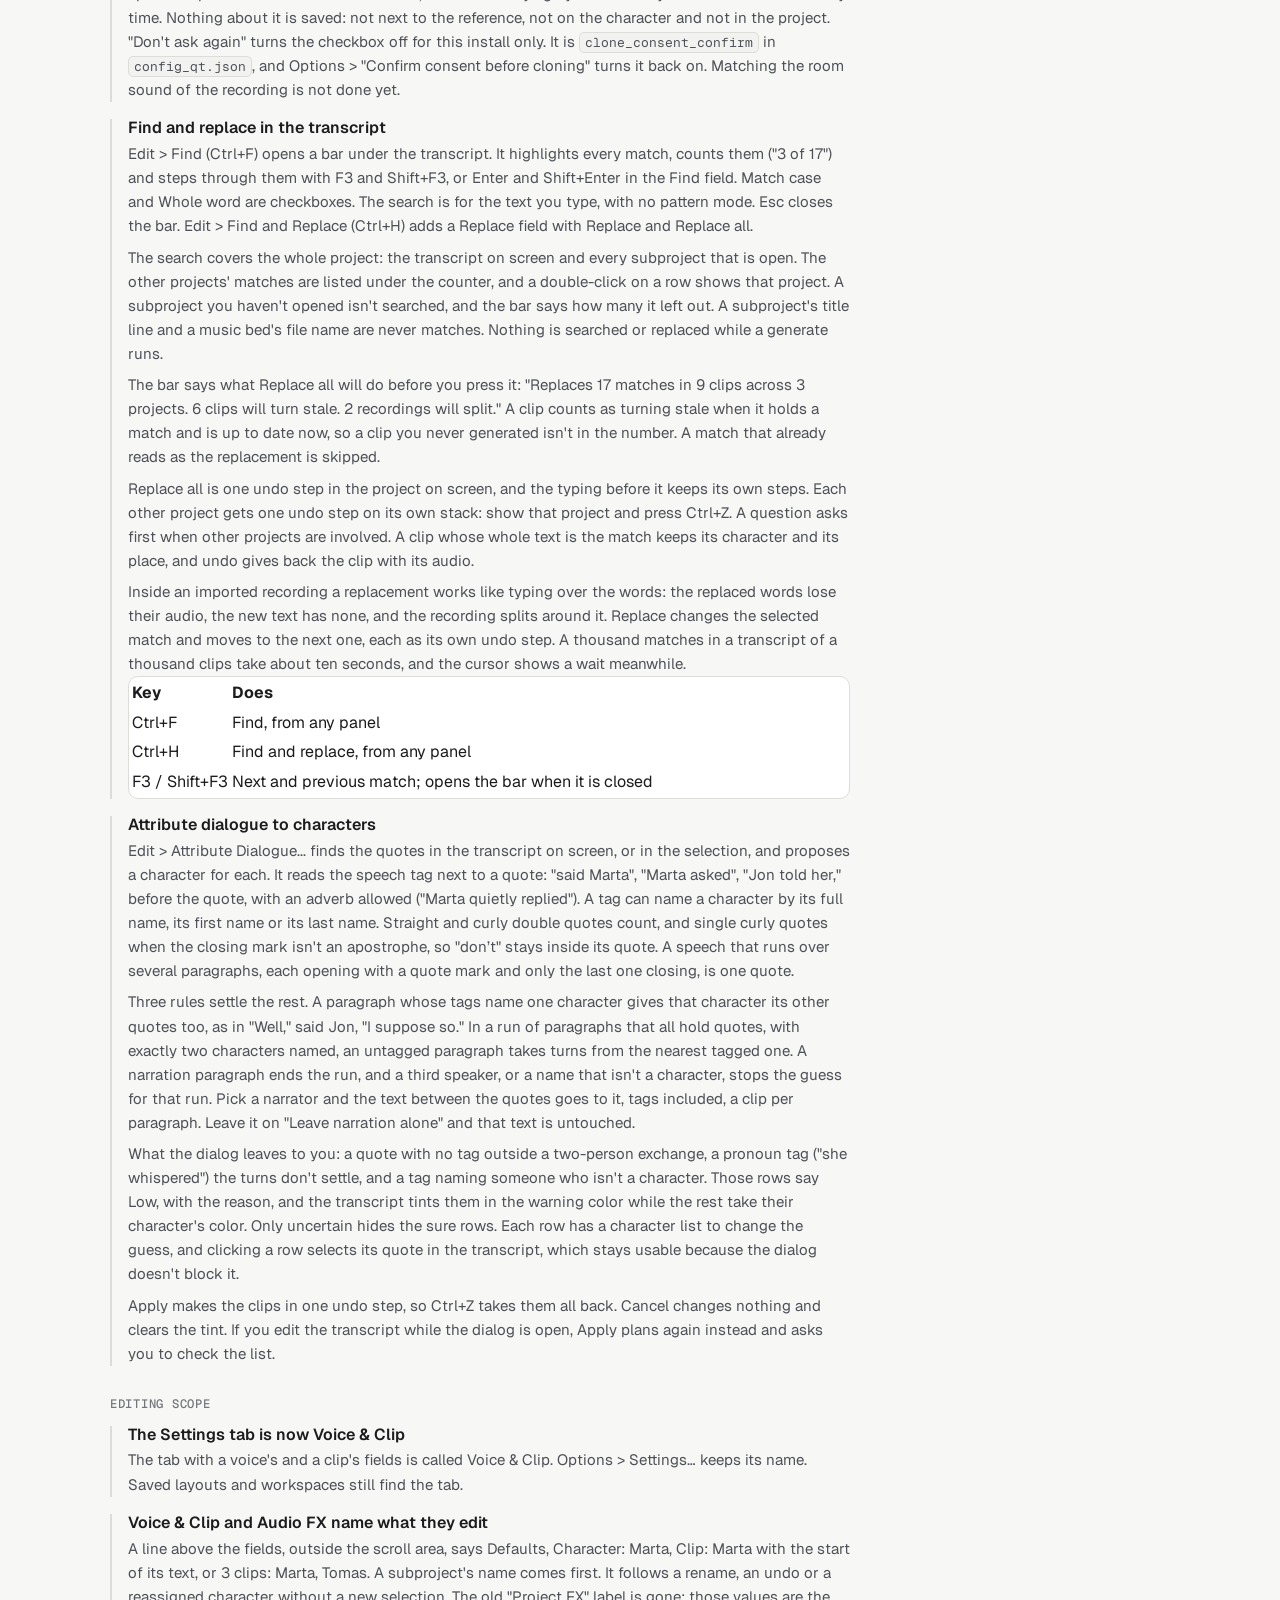
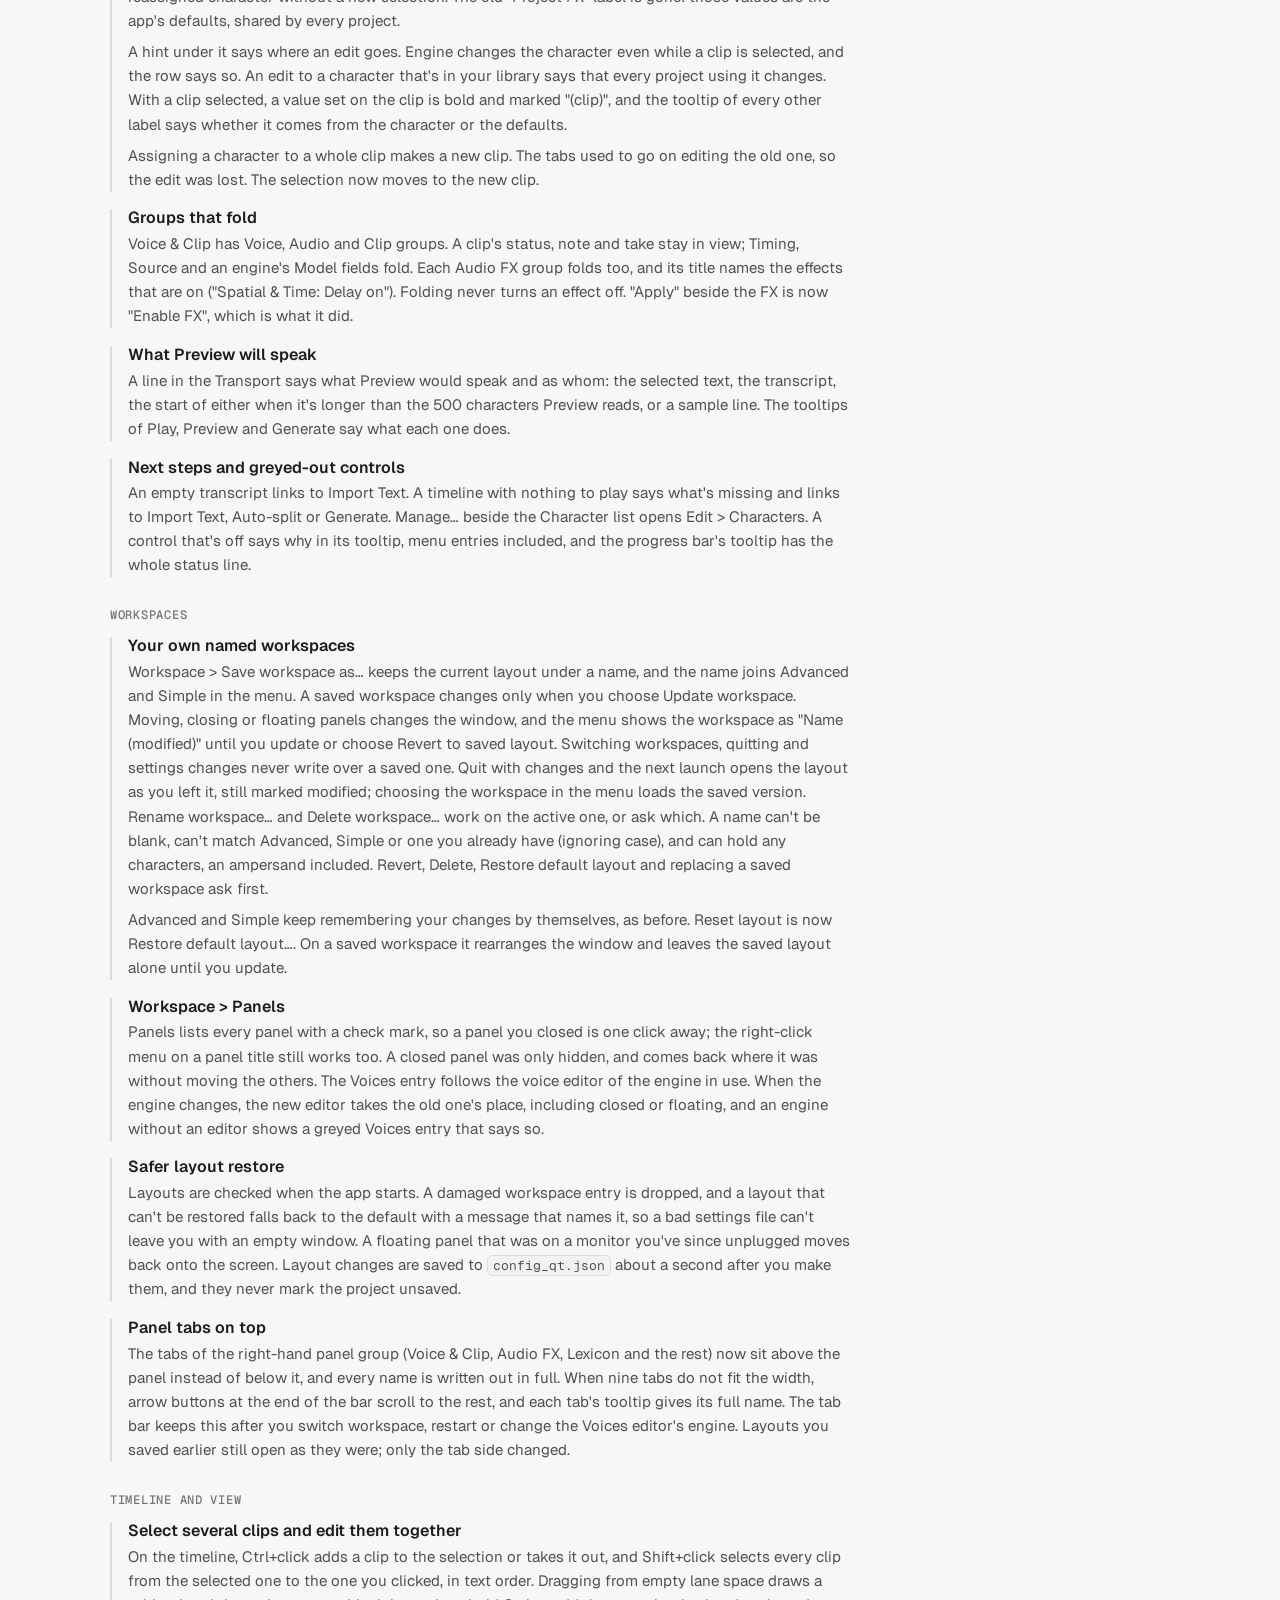
==== commit 76efc0c8: "Name the release 4.0.0-beta.3 and refresh the site Sets APP_VERSION, renames the Unreleased notes in" ====
--- a/docs/changes.html
+++ b/docs/changes.html
@@ -430,22 +430,6 @@
       </div>
 
       <div class="change-group reveal">
-        <h3>Language and tooltips</h3>
-        <ul class="change-list">
-          <li>
-            <h4>The interface can be translated</h4>
-            <p>Options &gt; Language, or Settings&hellip; &gt; General, picks the language of menus, panels, dialogs and messages. System default follows the operating system and falls back to English. A change shows after a restart. English is the only language so far.</p>
-            <p>A language is one JSON file in <code>kokoro_gui/locales/</code> with the English text as the key. <code>python scripts/i18n.py new fr "Fran&ccedil;ais"</code> starts one and <code>check</code> lists what is missing or wrong. A string with no translation, or with a broken placeholder, shows in English. <a href="https://github.com/CoffeeMethod/KokoroGUI/blob/main/CONTRIBUTING.md#translations">CONTRIBUTING</a> has the rules.</p>
-            <p>The setting is kept in <code>config_qt.json</code> and never in a project. Names of characters, tracks and subprojects, the text of credits and everything in an exported file stay as they are, so a project reads the same on every machine. The command line, the MCP server, the log and the report in Help &gt; About stay in English.</p>
-          </li>
-          <li>
-            <h4>Tooltips</h4>
-            <p>Every menu entry, button, list and field has a tooltip that says what it does, in the panels, the dialogs and the right-click menus. A greyed-out control still says why. Pointing at the label of a settings field shows the field's tooltip.</p>
-          </li>
-        </ul>
-      </div>
-
-      <div class="change-group reveal">
         <h3>Editing scope</h3>
         <ul class="change-list">
           <li>
--- a/docs/assets/site.css
+++ b/docs/assets/site.css
@@ -495,7 +495,8 @@
 }
 .transport .tp-btn svg{ width: 11px; height: 11px; }
 .transport .tp-clock{ color: var(--text); font-variant-numeric: tabular-nums; letter-spacing: .02em; flex: none; }
-.transport .tp-lane{ flex: 1; height: 22px; position: relative; display: flex; gap: 2px; min-width: 0; }
+.transport .tp-lane{ flex: 1; height: 22px; min-width: 0; }
+.transport .tp-strip{ height: 100%; position: relative; display: flex; gap: 2px; }
 .transport .tp-clip{
   height: 100%; border-radius: 3px; min-width: 3px; cursor: pointer; border: none; padding: 0 .35rem;
   background: color-mix(in srgb, var(--cc, var(--c1)) 38%, var(--surface));
@@ -508,8 +509,23 @@
 .transport .tp-label{ color: var(--text-3); flex: none; }
 @media (max-width: 720px){
   .transport .tp-label{ display: none; }
-  .transport .tp-clip{ font-size: 0; padding: 0; }
-}
+  .transport:not(.scrolls) .tp-clip{ font-size: 0; padding: 0; }
+}
+/* <main data-transport="scroll">: the lane scrolls sideways and a clip's name
+   stays in view. The padding keeps the playhead's overhang inside the scroll box. */
+.transport.scrolls .tp-lane{
+  --fl: 0px; --fr: 0px; height: 34px; padding: 6px 0; overflow-x: auto; overflow-y: hidden;
+  overscroll-behavior-x: contain; scrollbar-width: none;
+  -webkit-mask-image: linear-gradient(to right, transparent, #000 var(--fl), #000 calc(100% - var(--fr)), transparent);
+  mask-image: linear-gradient(to right, transparent, #000 var(--fl), #000 calc(100% - var(--fr)), transparent);
+}
+.transport.scrolls .tp-lane::-webkit-scrollbar{ display: none; }
+.transport.scrolls .tp-lane.more-left{ --fl: 24px; }
+.transport.scrolls .tp-lane.more-right{ --fr: 24px; }
+.transport.scrolls .tp-strip{ width: max-content; min-width: 100%; }
+.transport.scrolls .tp-clip{ overflow: clip; }
+.transport.scrolls .tp-clip > span{ display: inline-block; position: sticky; left: .35rem; }
+.transport.scrolls .tp-lane.more-left .tp-clip > span{ left: 28px; }
 
 /* entrance animation: pure CSS, always completes, never depends on scroll/JS */
 @keyframes revealUp{ from{ opacity: 0; transform: translateY(8px); } to{ opacity: 1; transform: none; } }
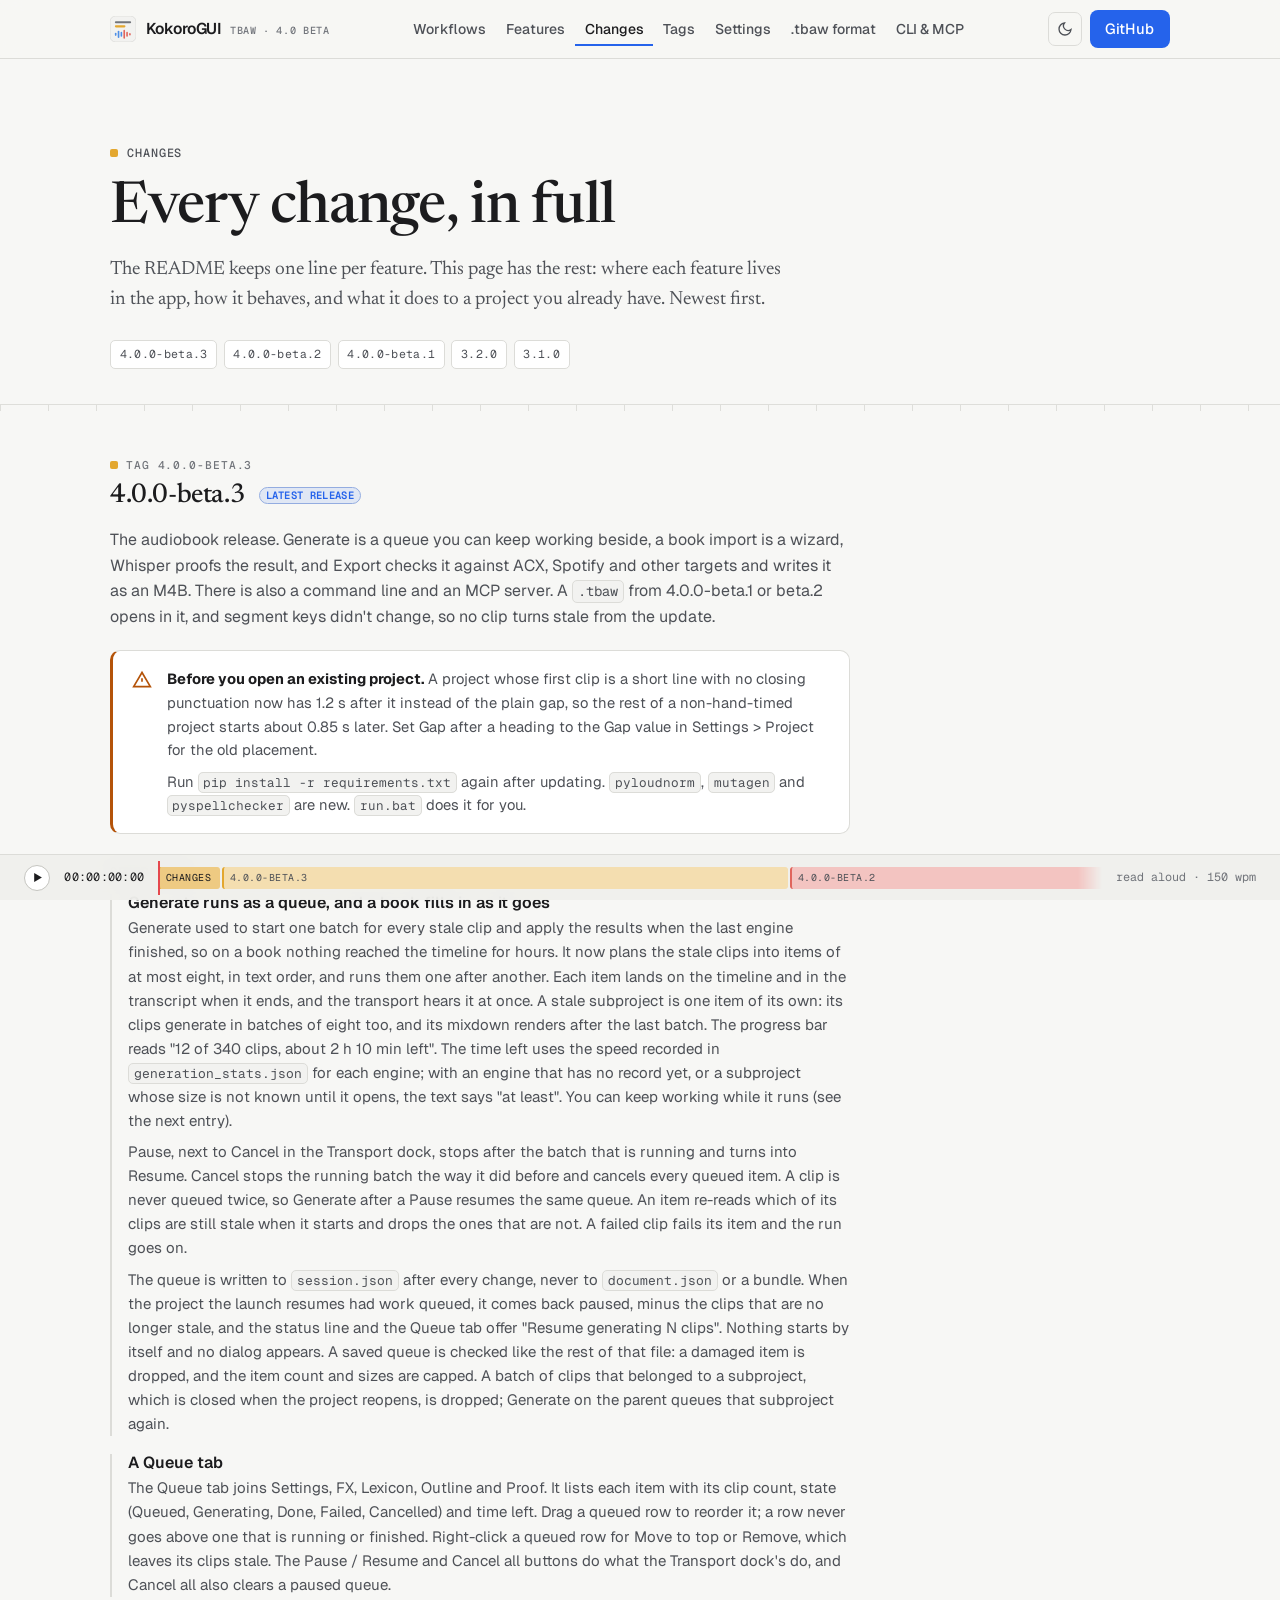
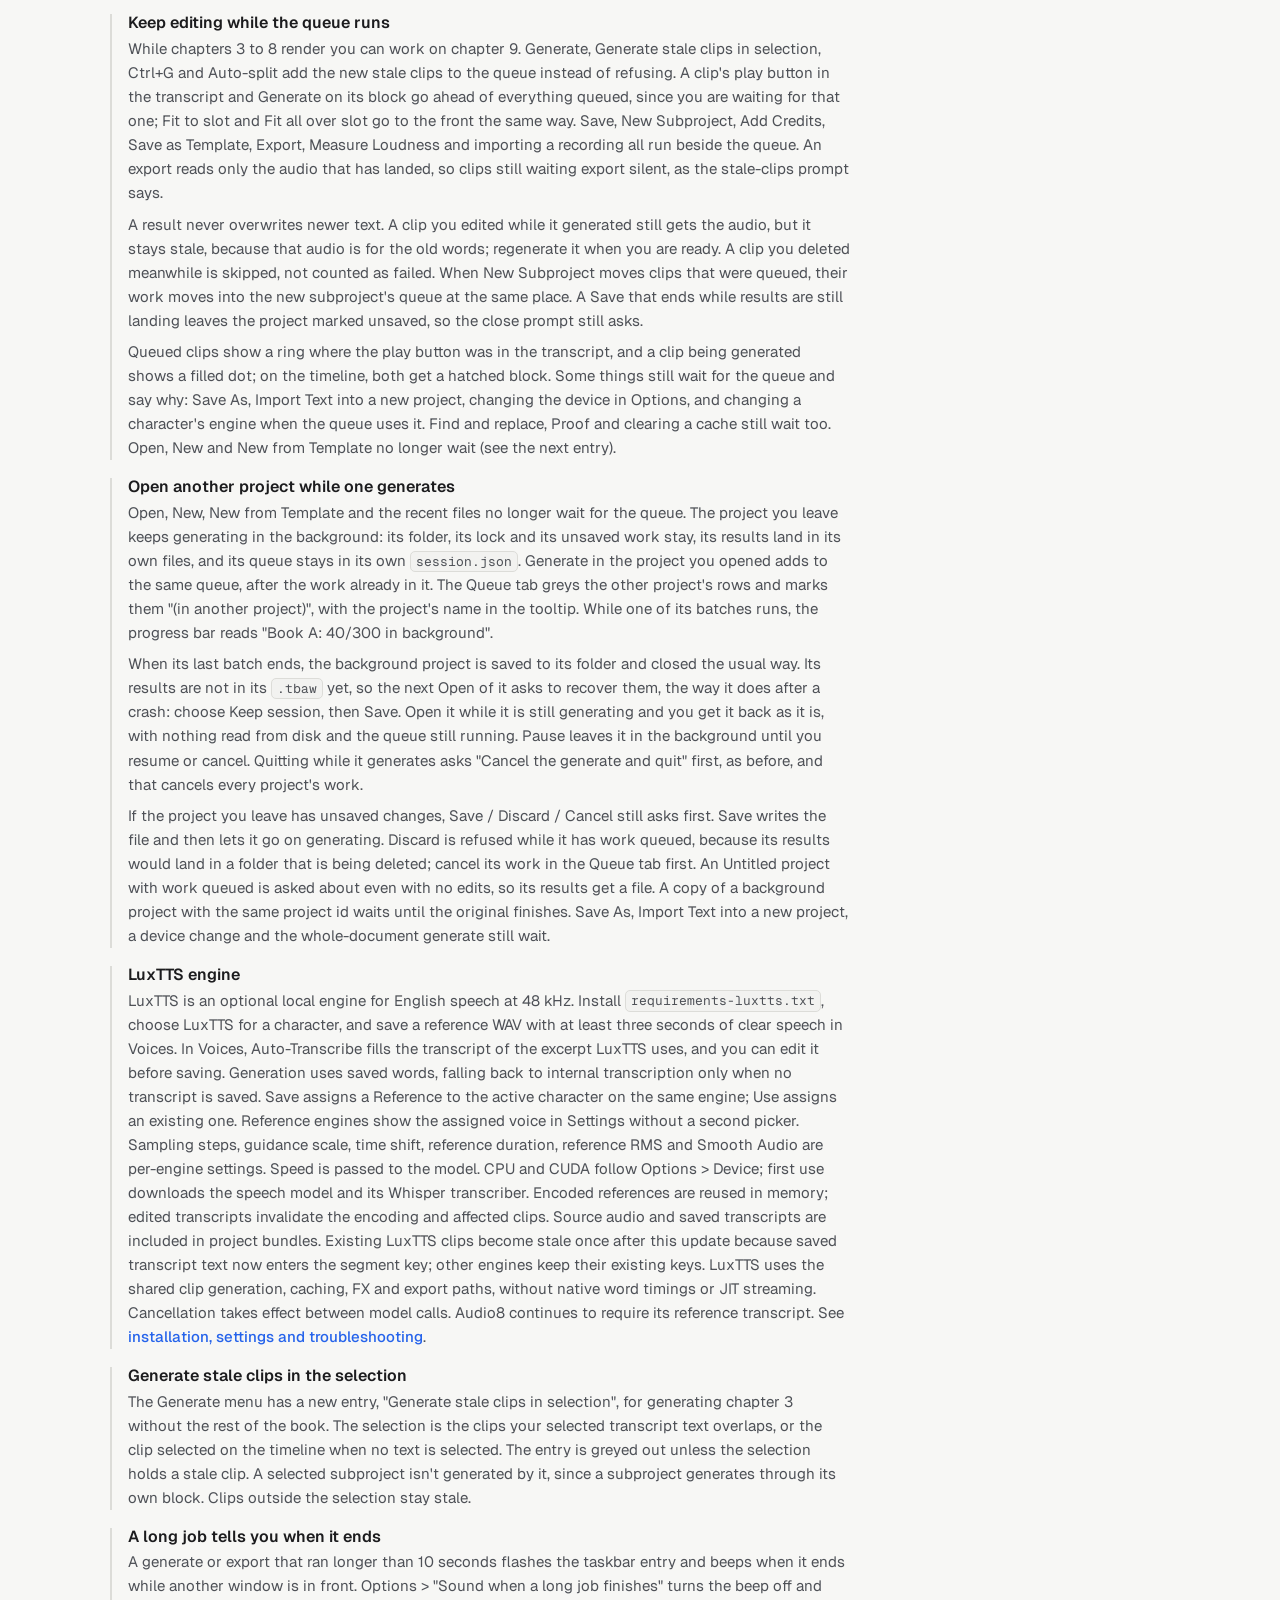
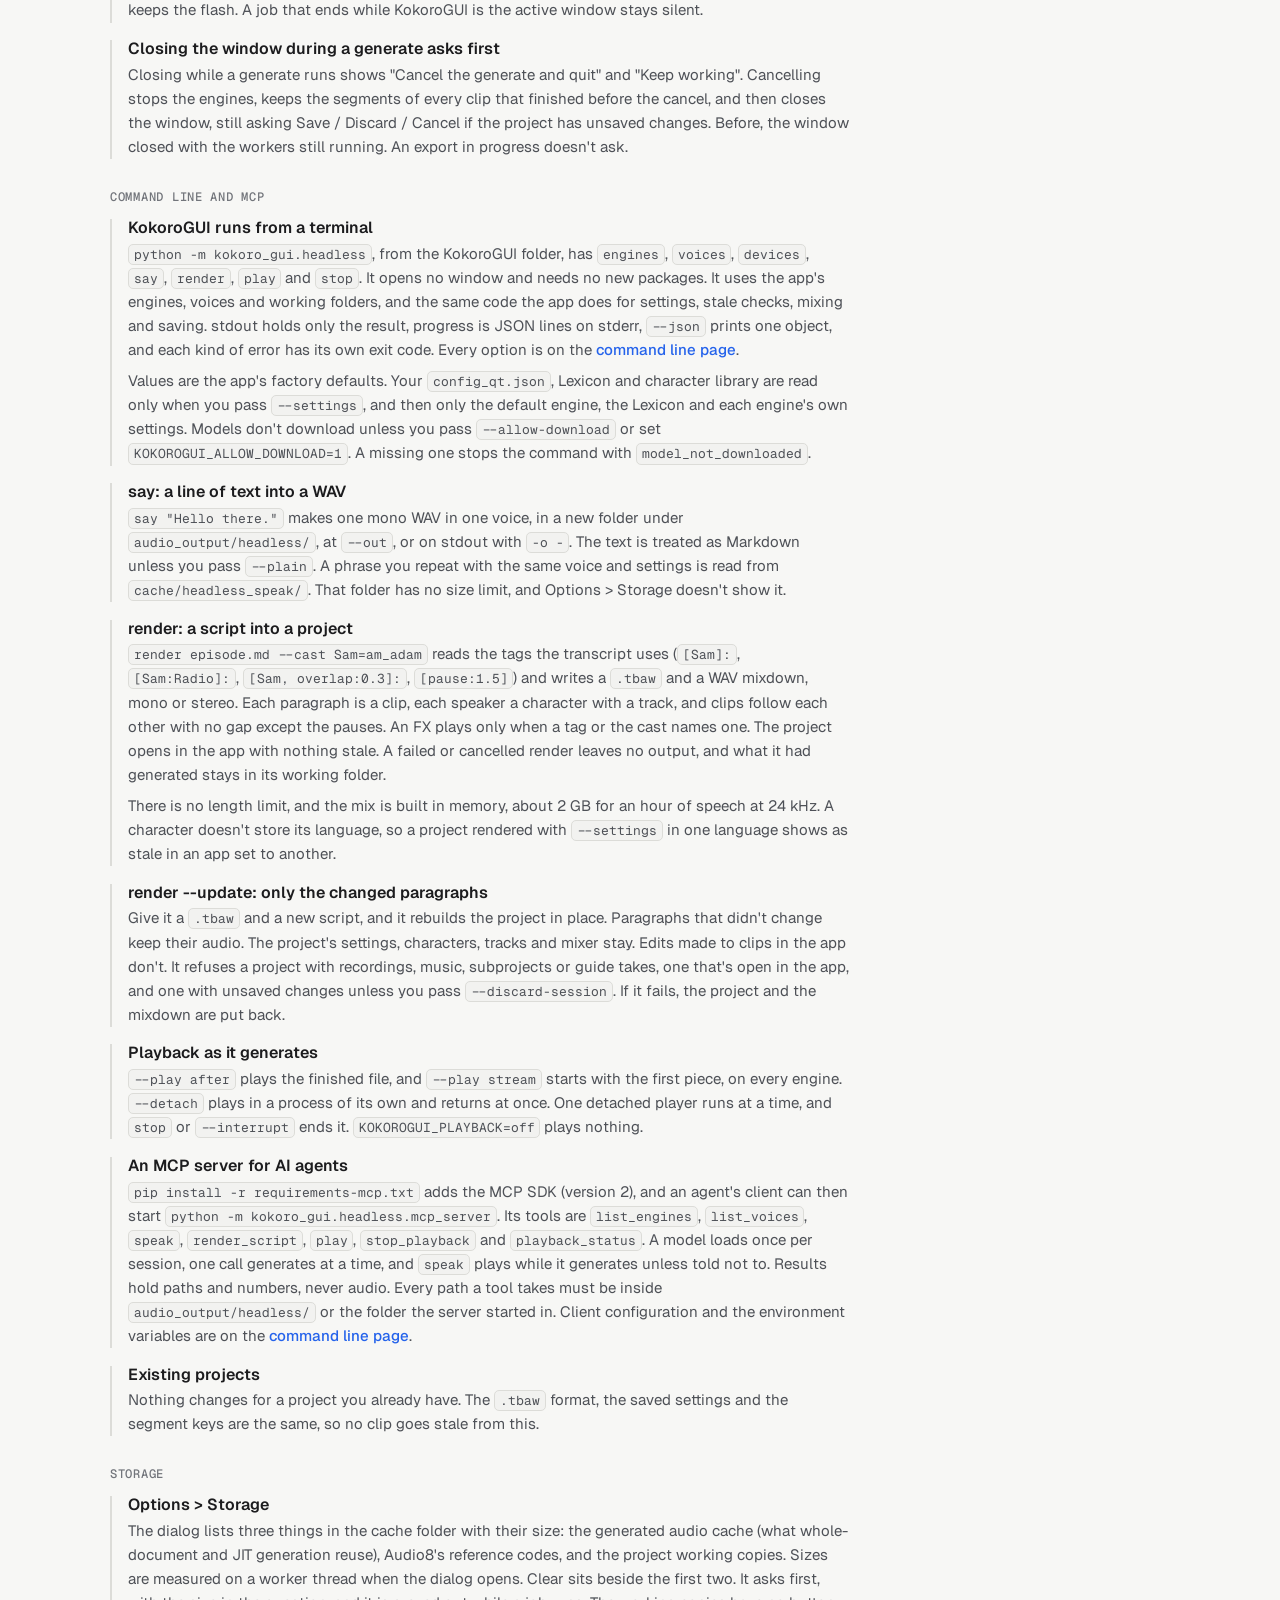
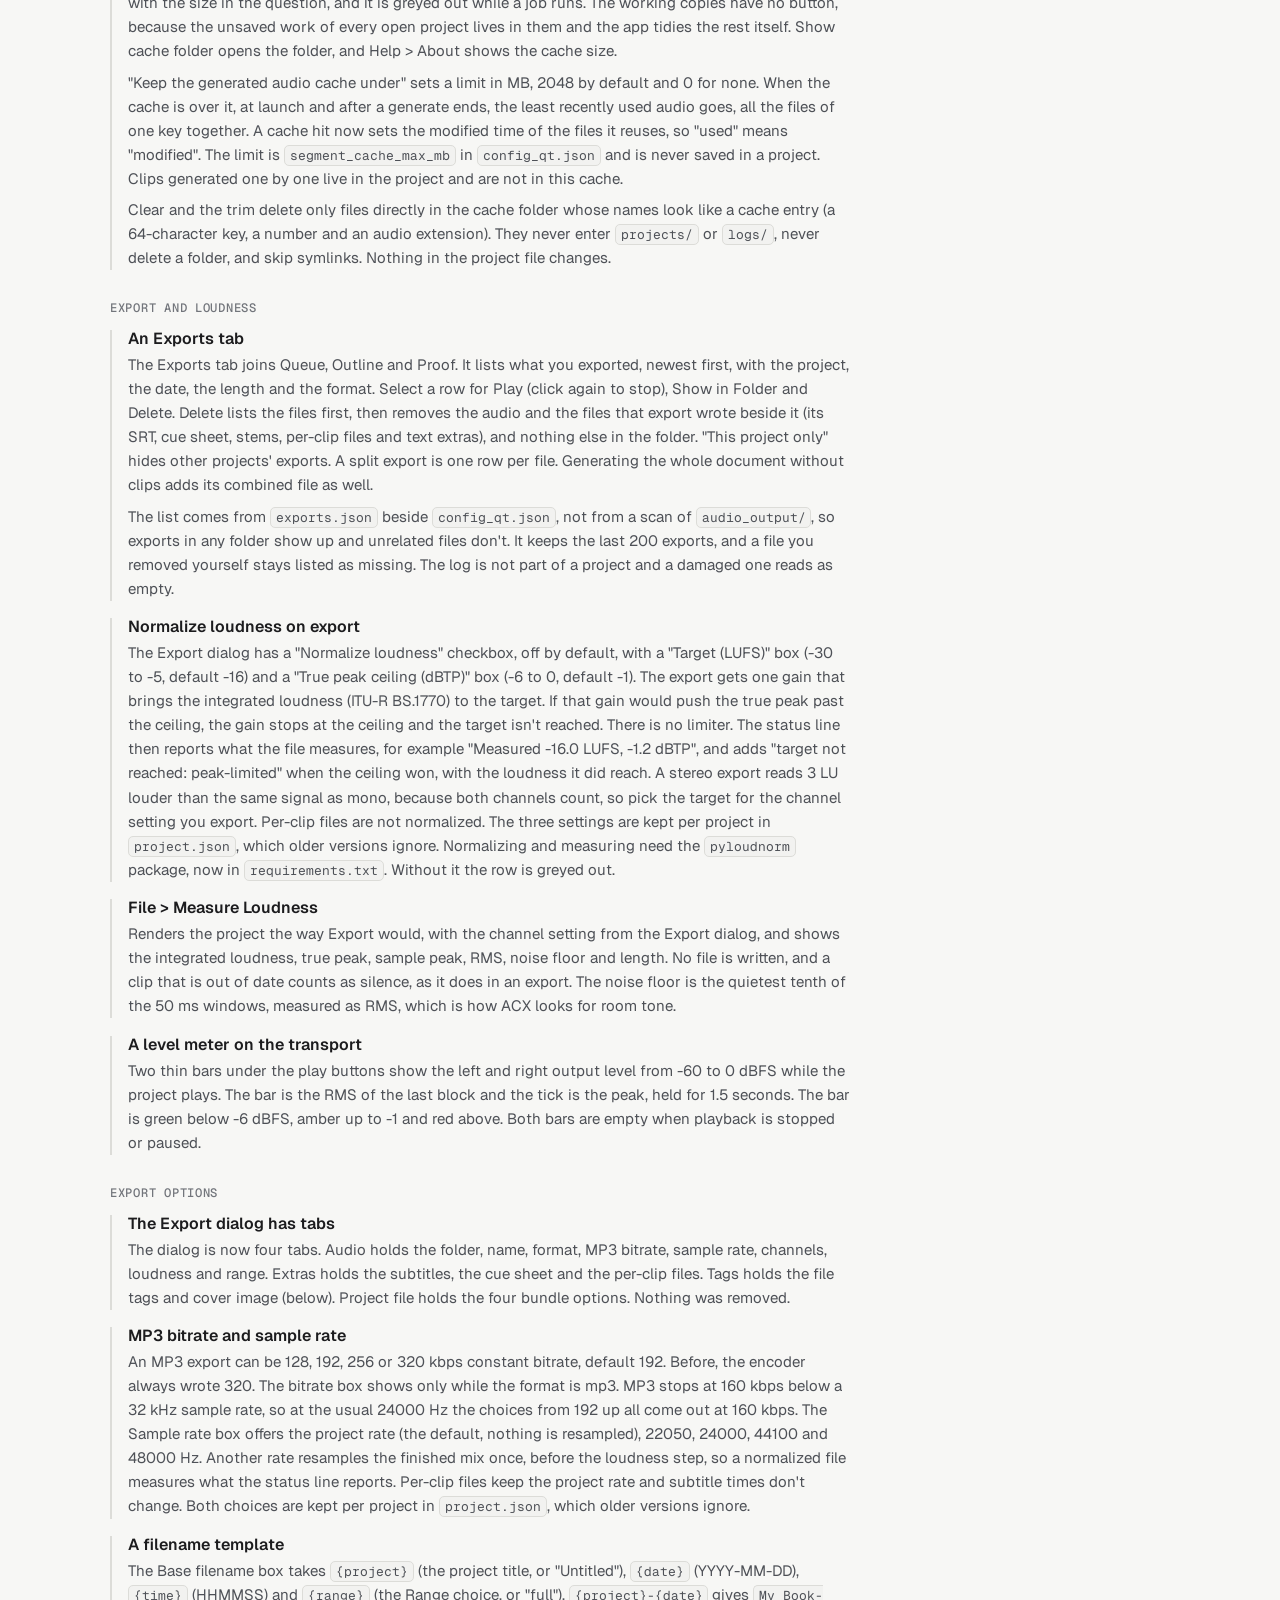
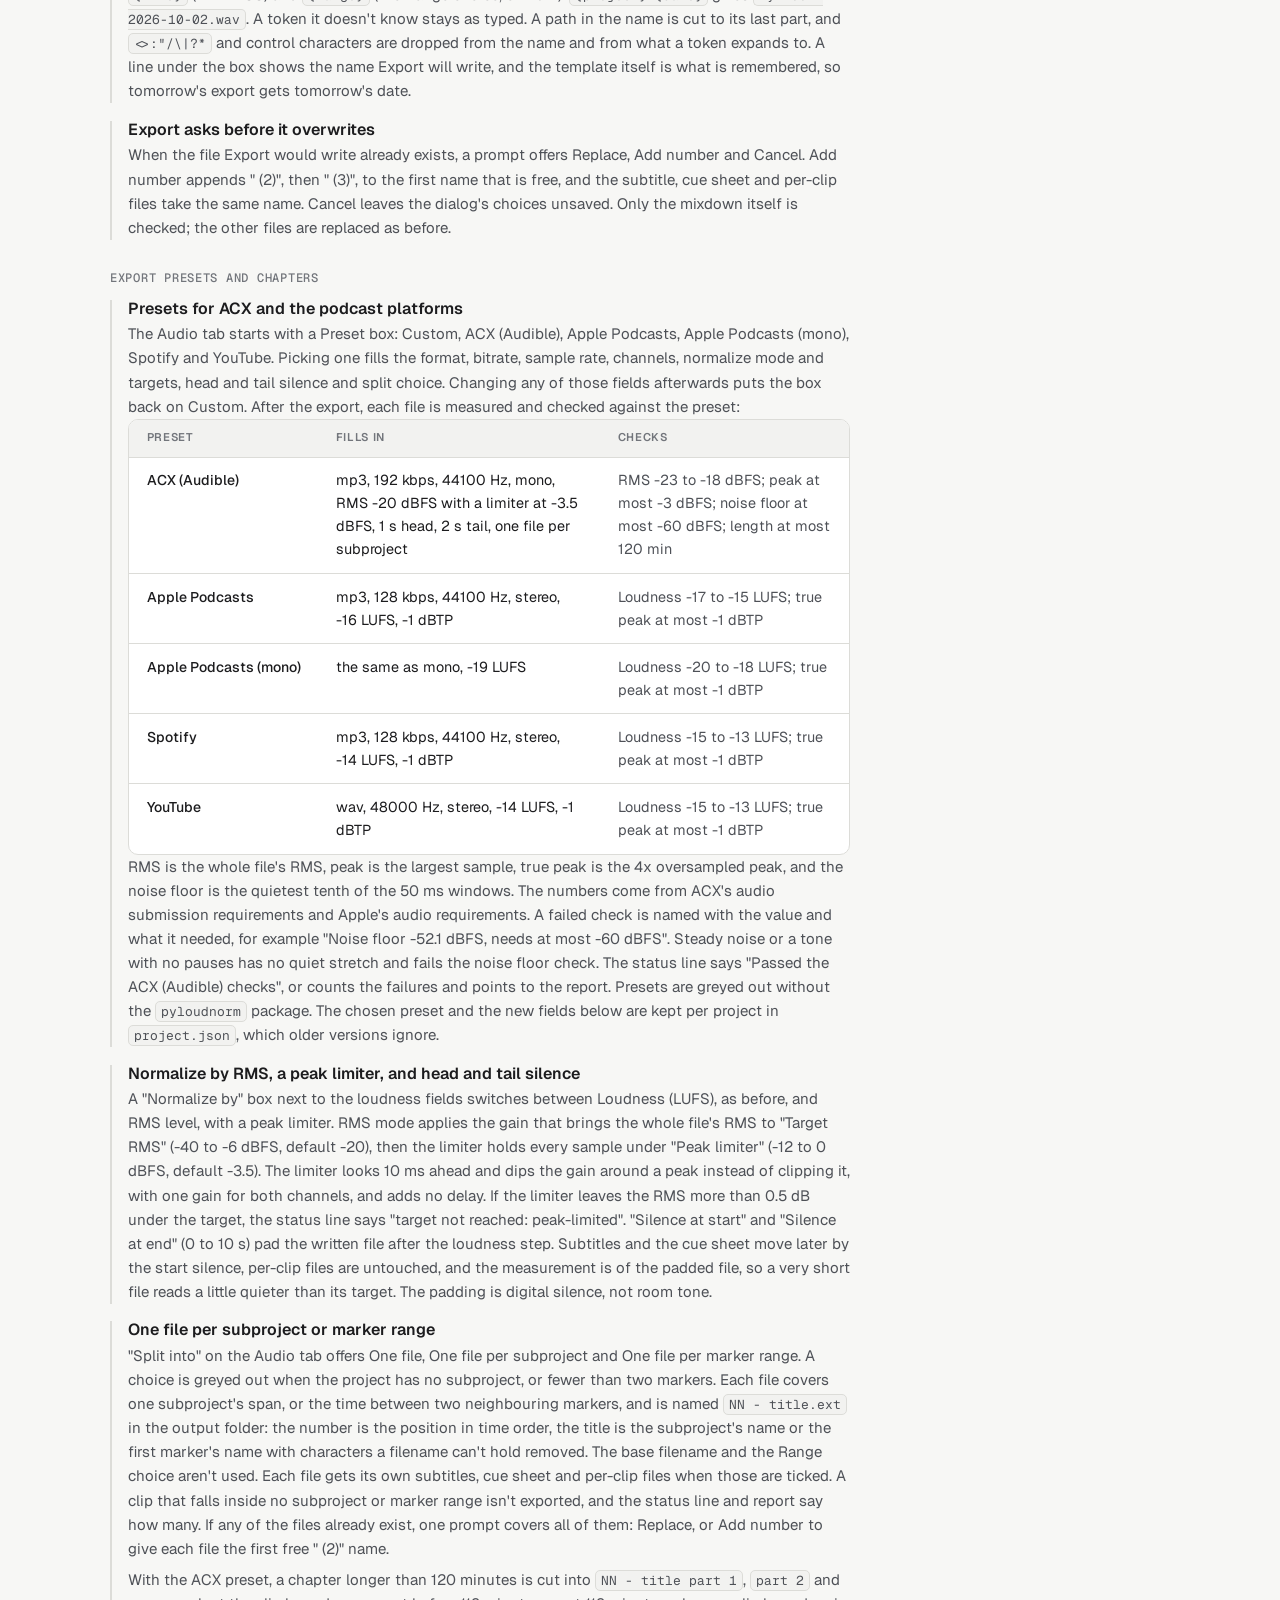
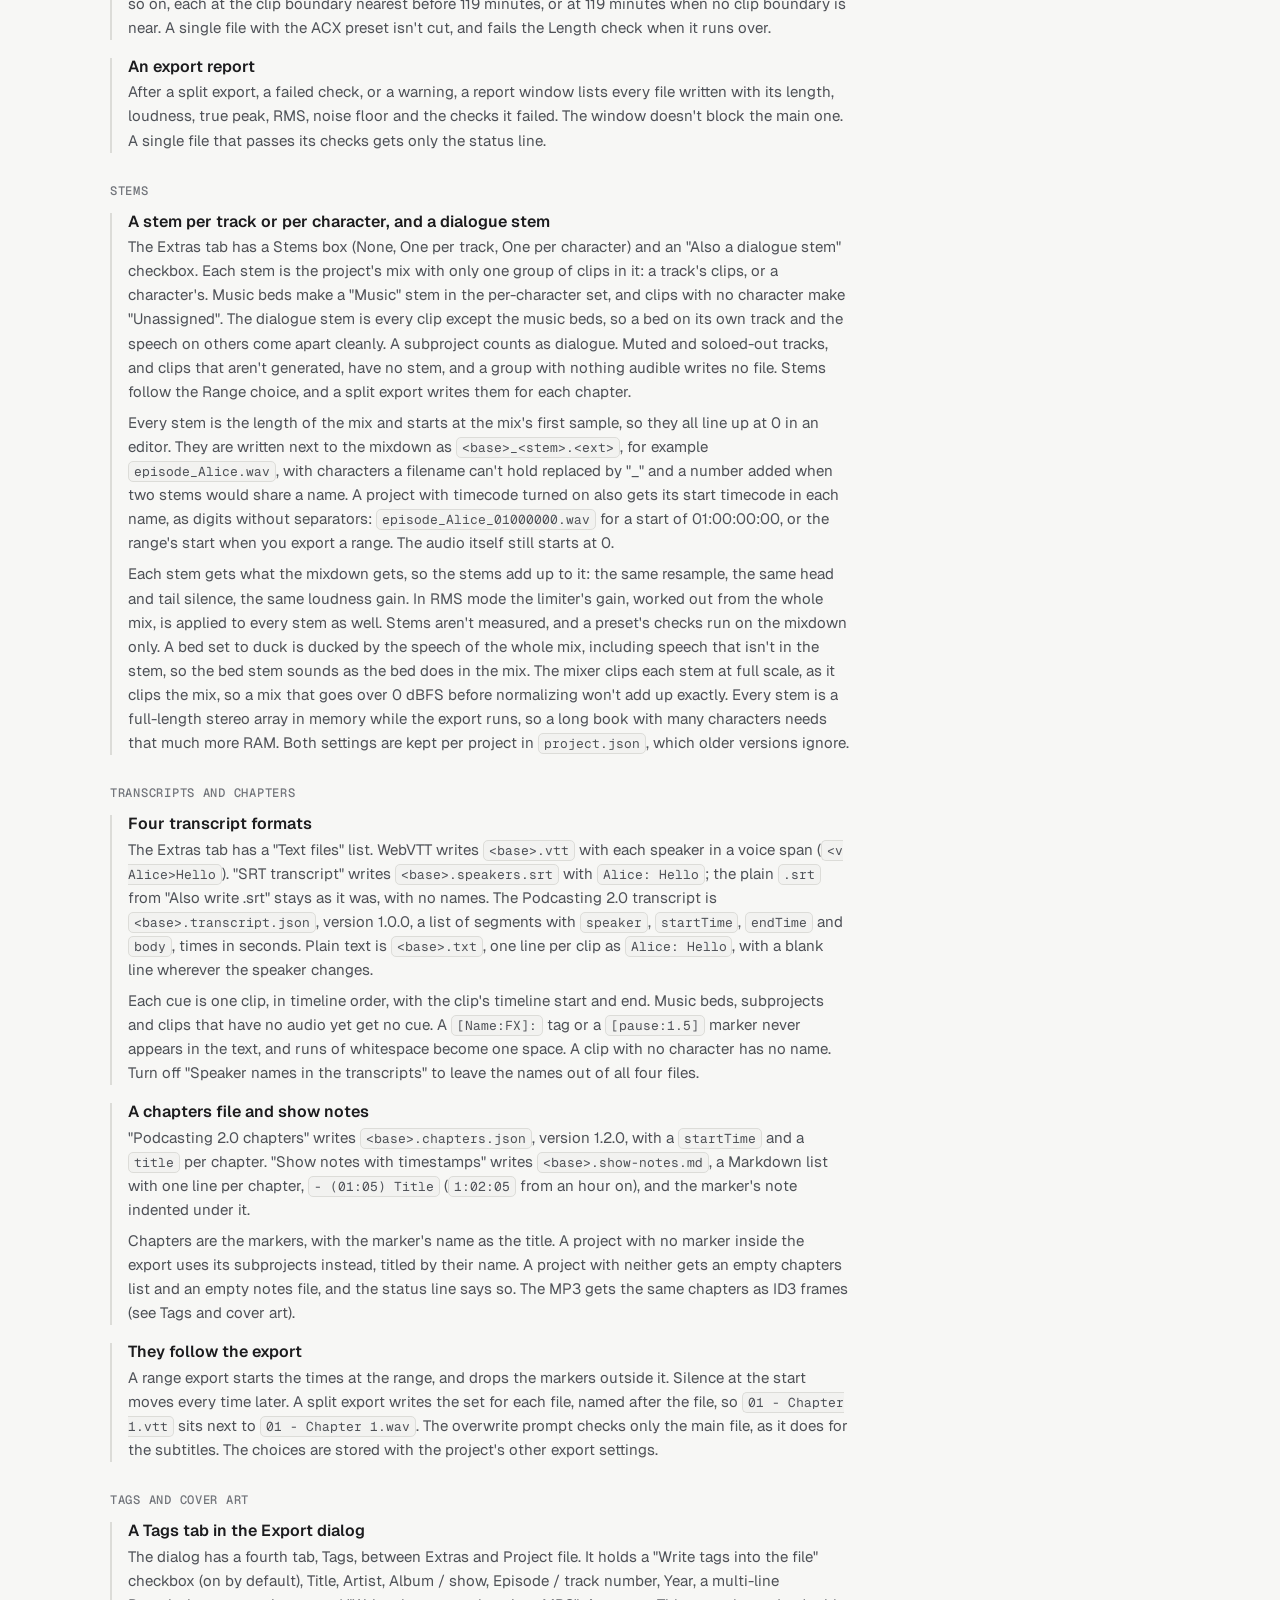
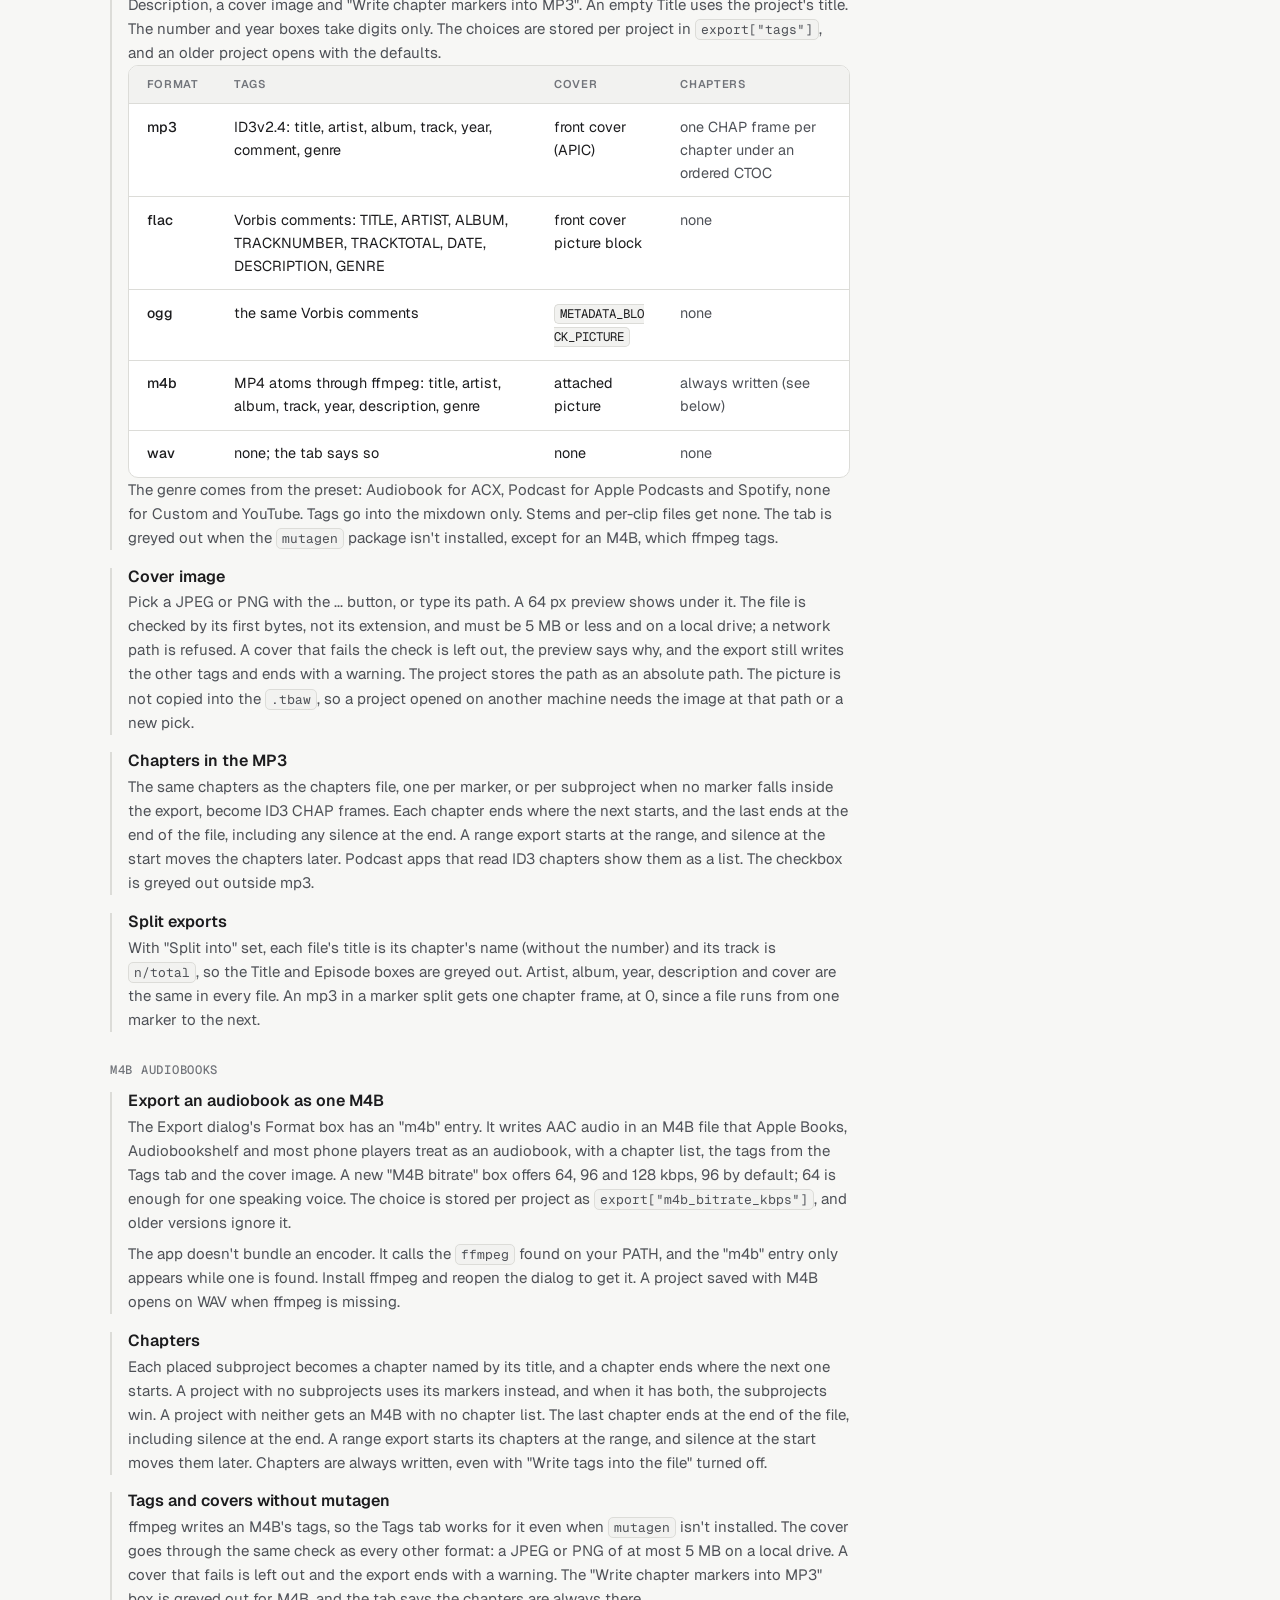
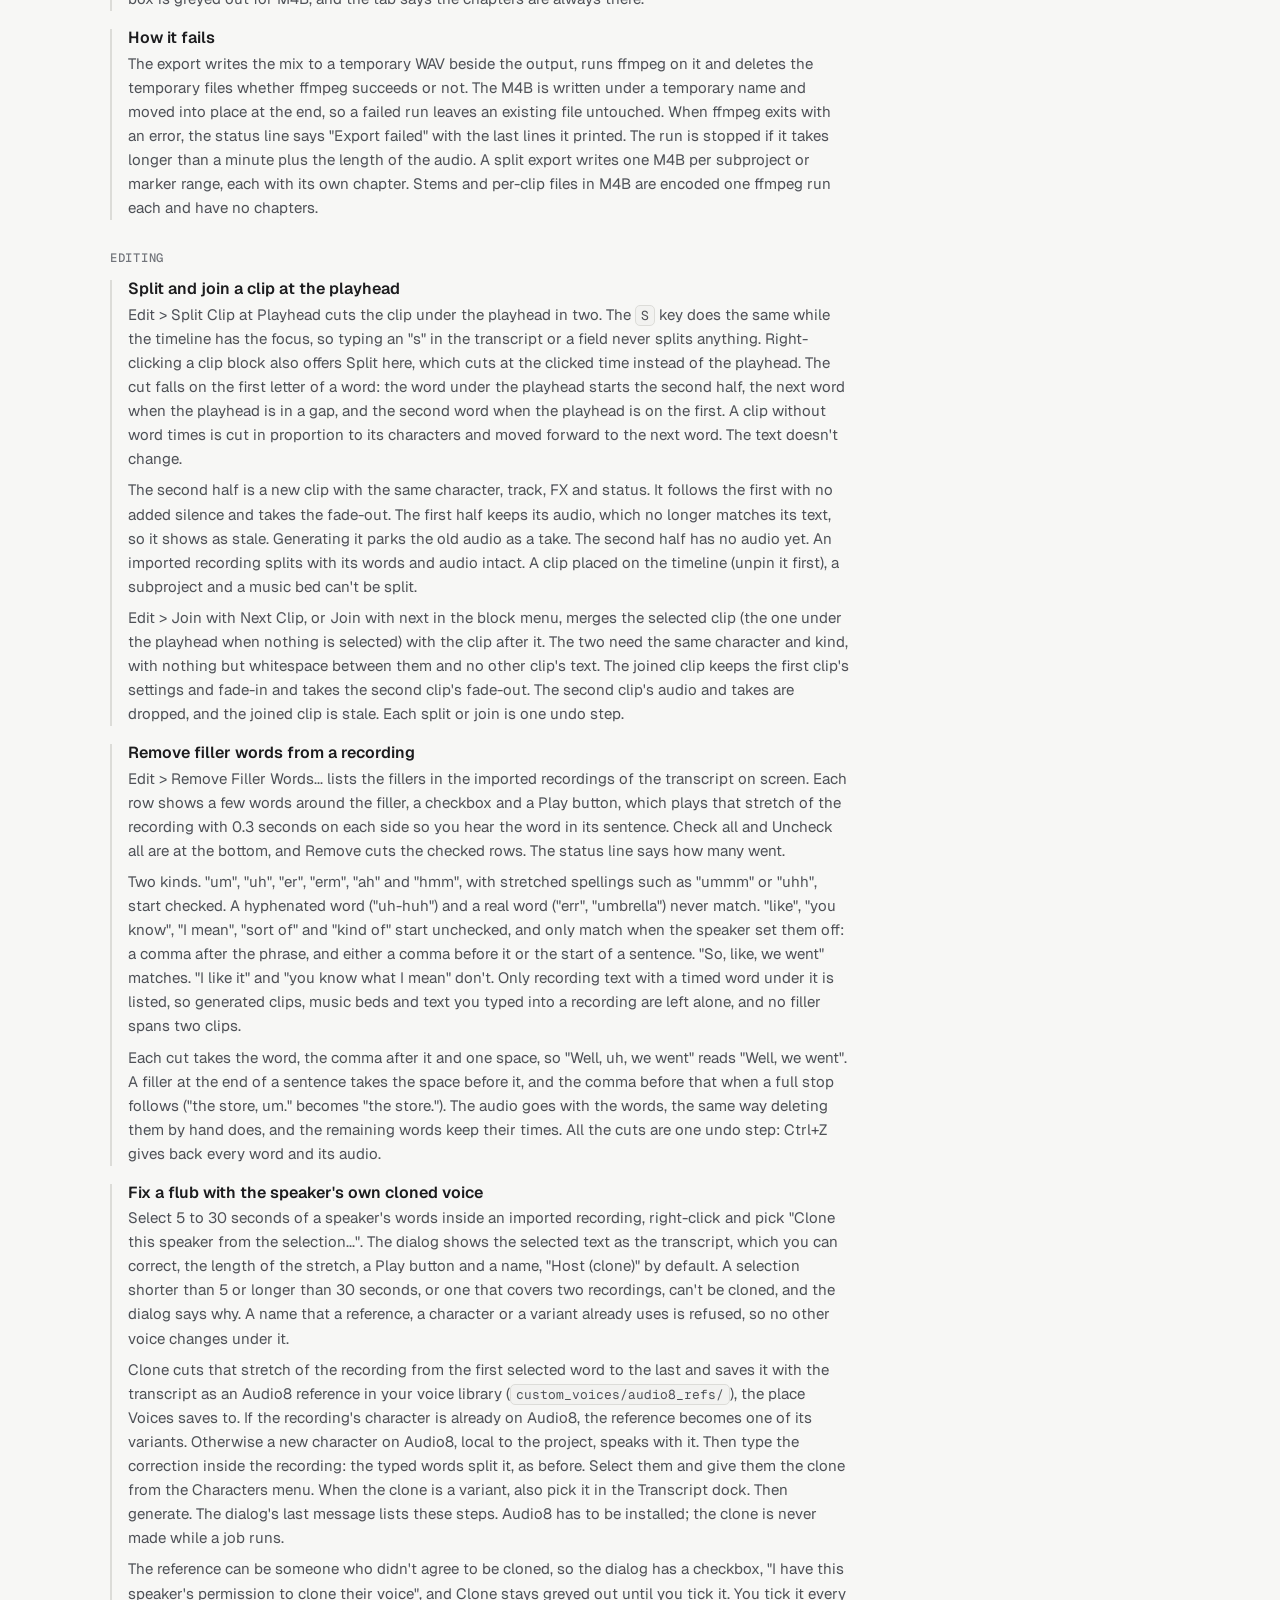
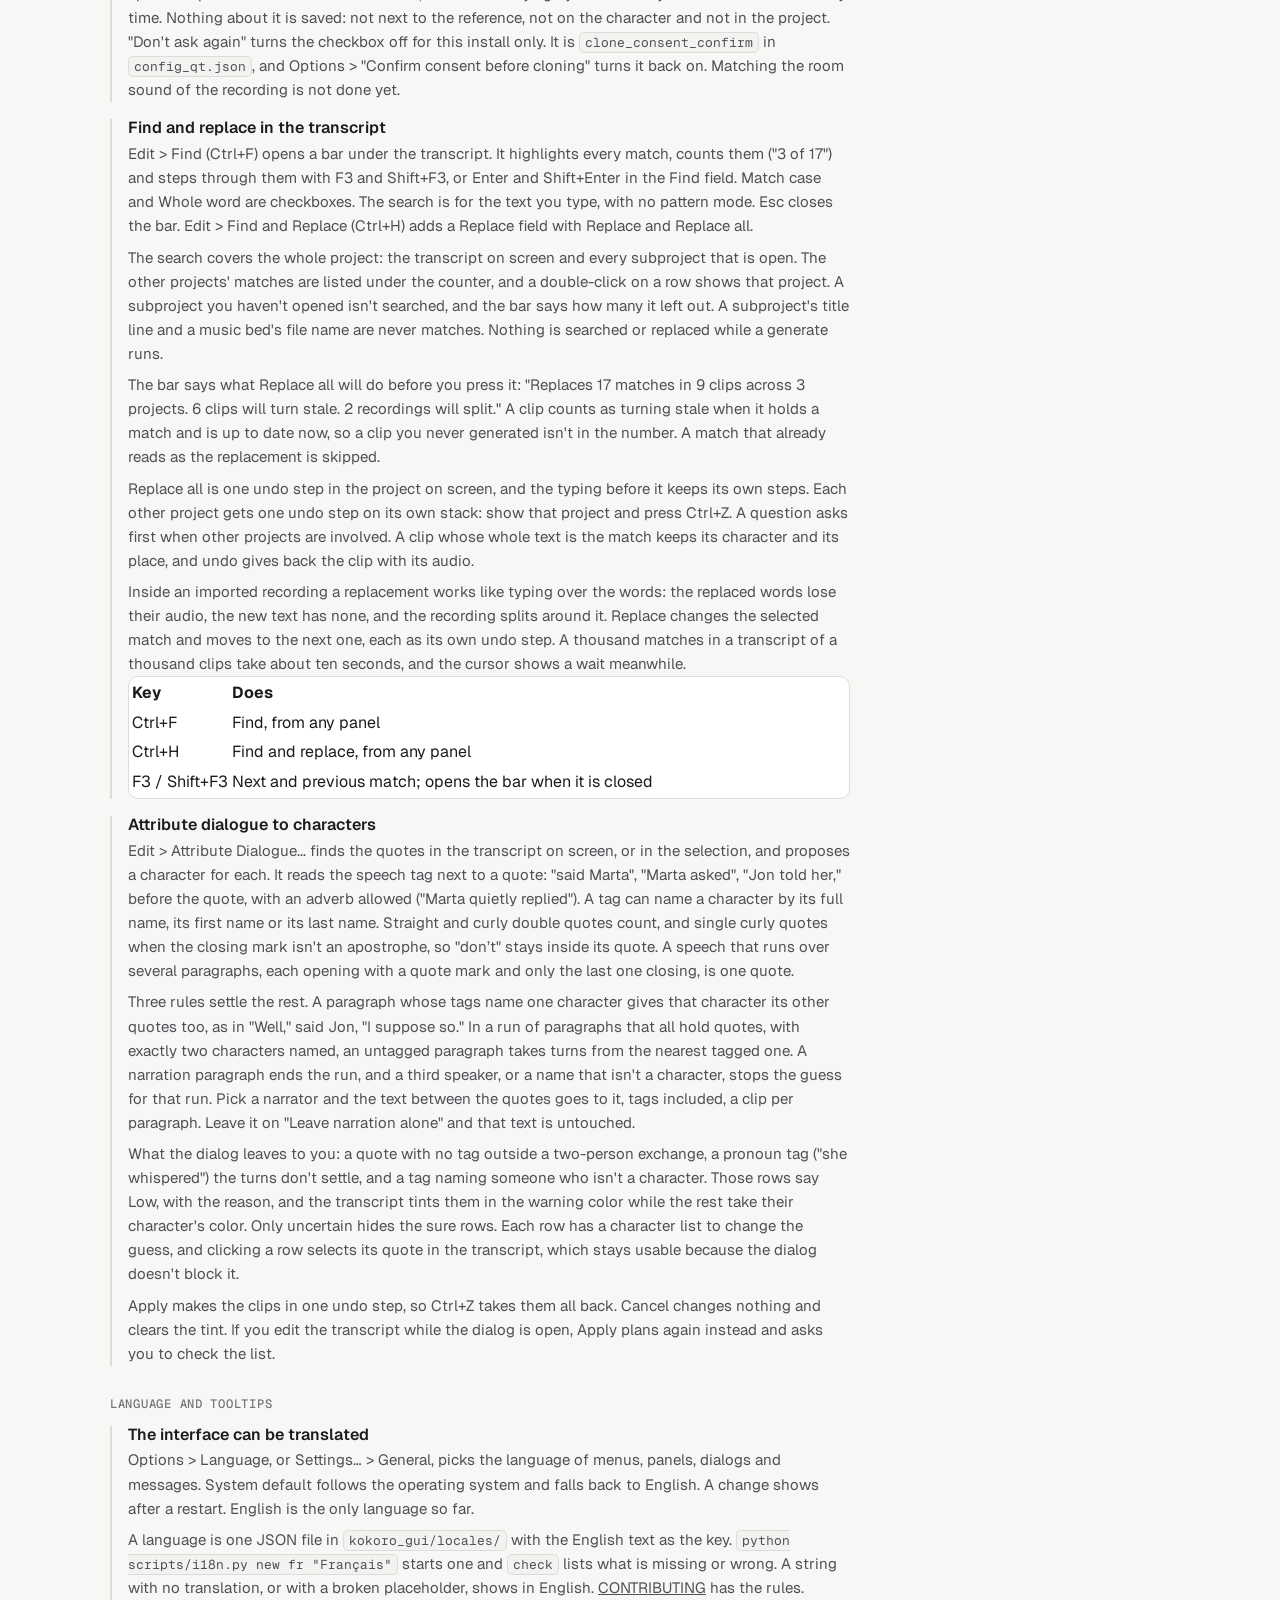
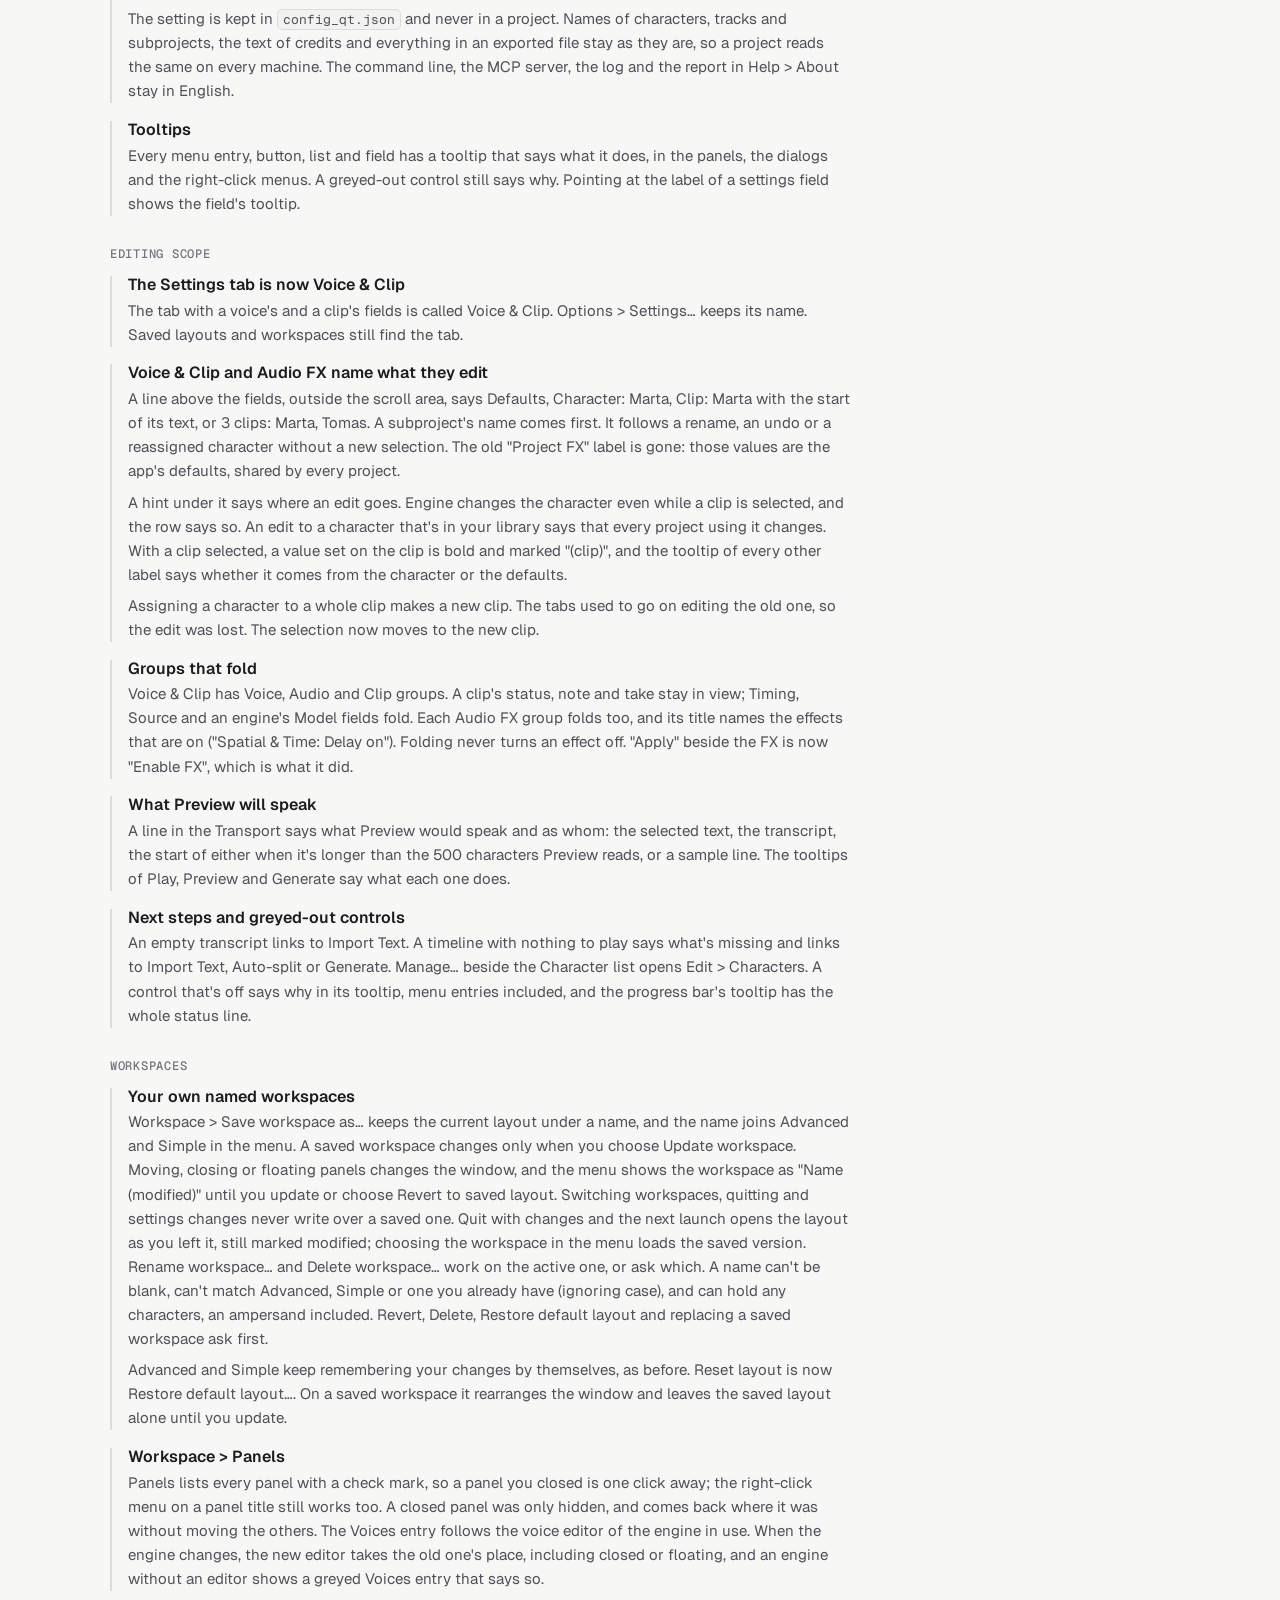
==== commit d9ac327c: "Merge feat/i18n (translations, tooltips and the shorter README) into 4.0.0-beta.3 Co-Authored-By: co" ====
--- a/docs/changes.html
+++ b/docs/changes.html
@@ -430,6 +430,22 @@
       </div>
 
       <div class="change-group reveal">
+        <h3>Language and tooltips</h3>
+        <ul class="change-list">
+          <li>
+            <h4>The interface can be translated</h4>
+            <p>Options &gt; Language, or Settings&hellip; &gt; General, picks the language of menus, panels, dialogs and messages. System default follows the operating system and falls back to English. A change shows after a restart. English is the only language so far.</p>
+            <p>A language is one JSON file in <code>kokoro_gui/locales/</code> with the English text as the key. <code>python scripts/i18n.py new fr "Fran&ccedil;ais"</code> starts one and <code>check</code> lists what is missing or wrong. A string with no translation, or with a broken placeholder, shows in English. <a href="https://github.com/CoffeeMethod/KokoroGUI/blob/main/CONTRIBUTING.md#translations">CONTRIBUTING</a> has the rules.</p>
+            <p>The setting is kept in <code>config_qt.json</code> and never in a project. Names of characters, tracks and subprojects, the text of credits and everything in an exported file stay as they are, so a project reads the same on every machine. The command line, the MCP server, the log and the report in Help &gt; About stay in English.</p>
+          </li>
+          <li>
+            <h4>Tooltips</h4>
+            <p>Every menu entry, button, list and field has a tooltip that says what it does, in the panels, the dialogs and the right-click menus. A greyed-out control still says why. Pointing at the label of a settings field shows the field's tooltip.</p>
+          </li>
+        </ul>
+      </div>
+
+      <div class="change-group reveal">
         <h3>Editing scope</h3>
         <ul class="change-list">
           <li>
